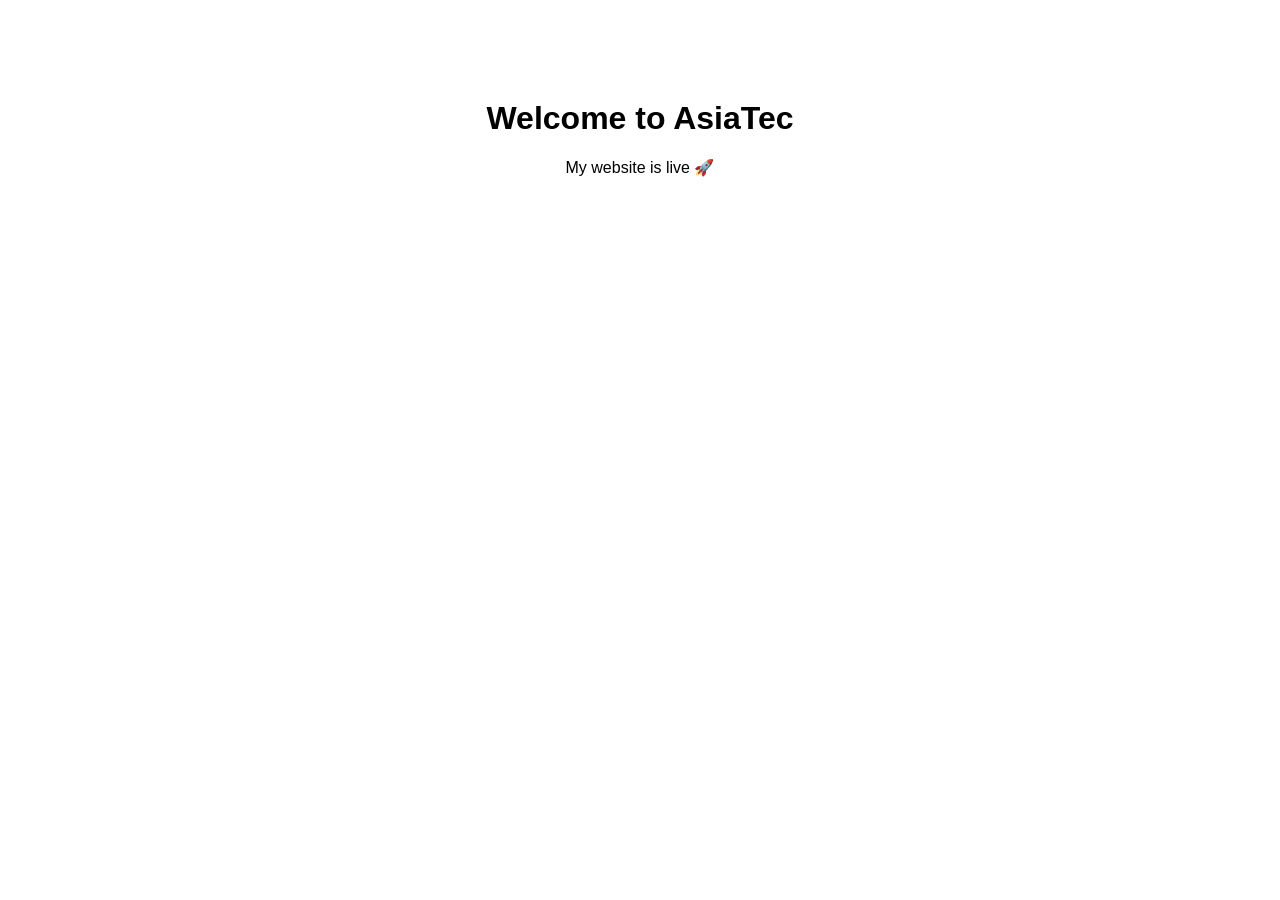
==== index.html @ 77d3750f "Create index.html" ====
<!DOCTYPE html>
<html>
<head>
  <title>AsiaTec</title>
</head>
<body style="font-family:Arial;text-align:center;margin-top:100px;">
  <h1>Welcome to AsiaTec</h1>
  <p>My website is live 🚀</p>
</body>
</html>
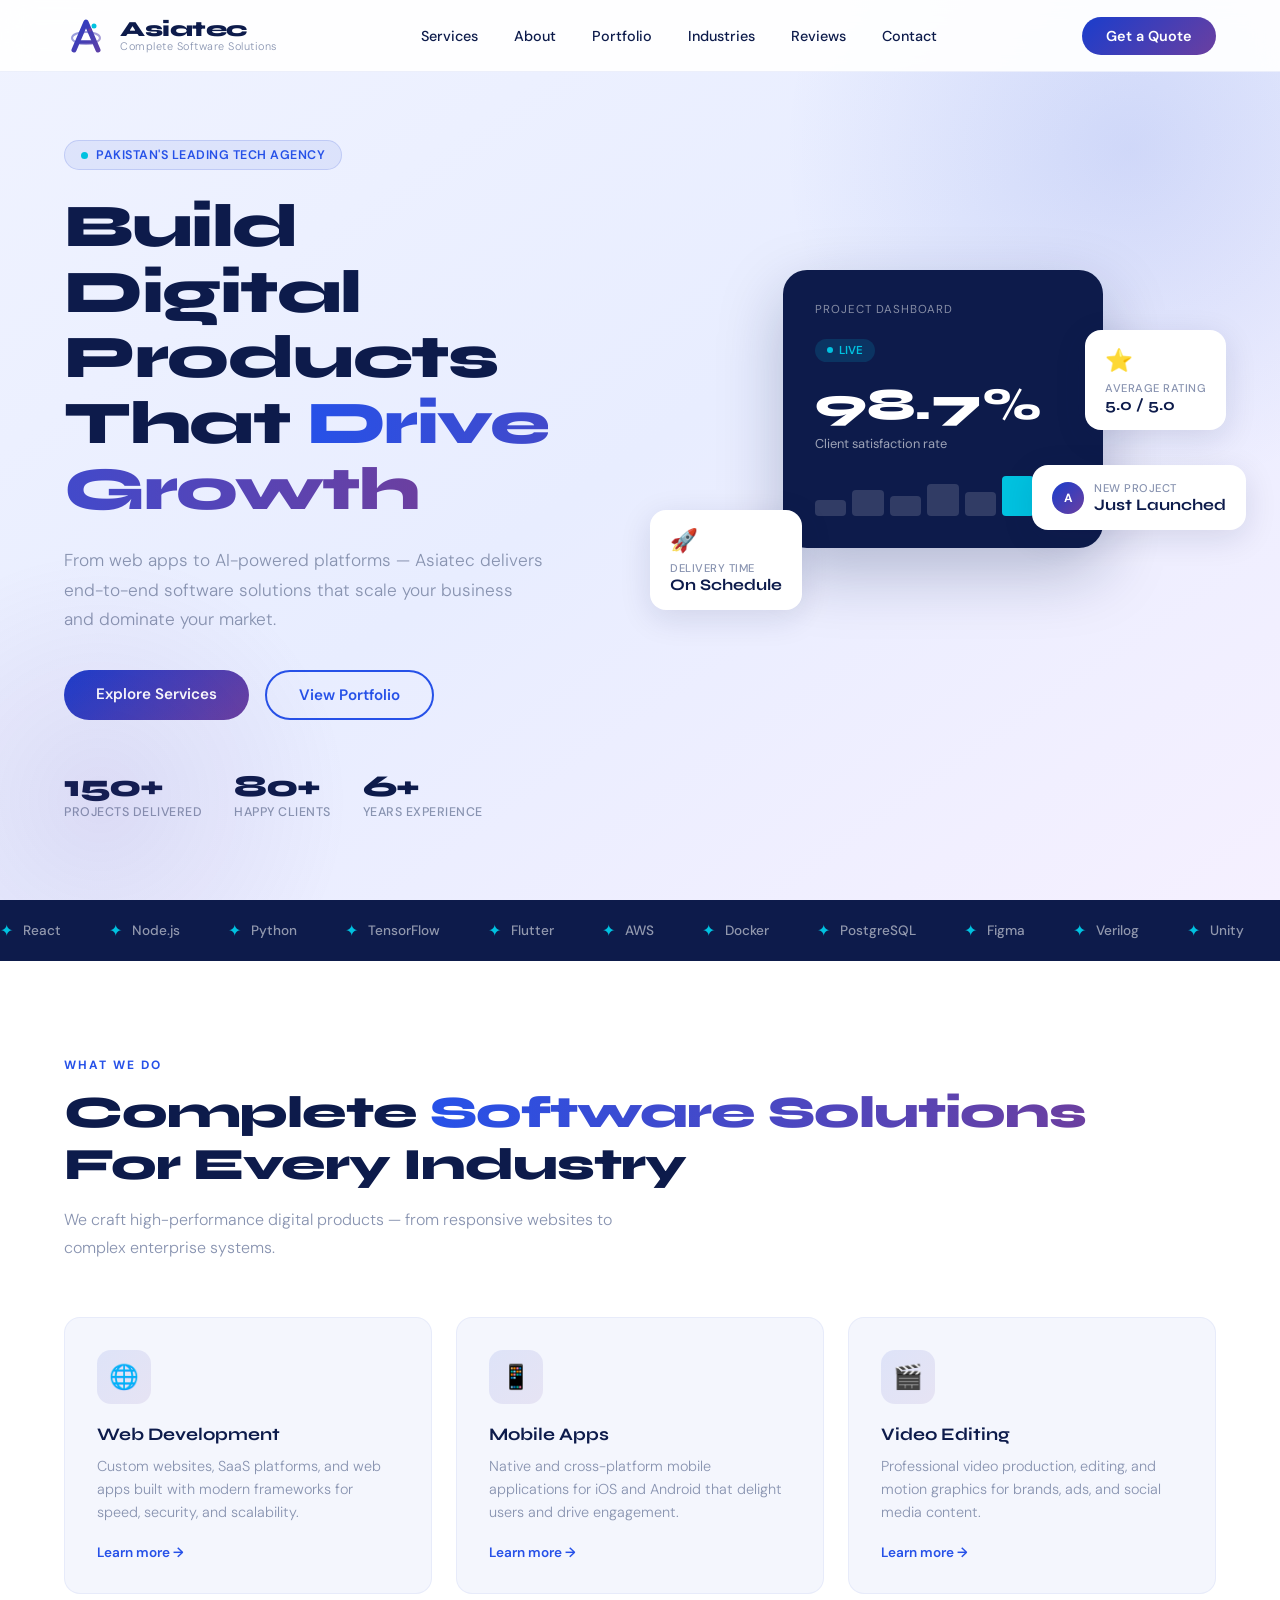
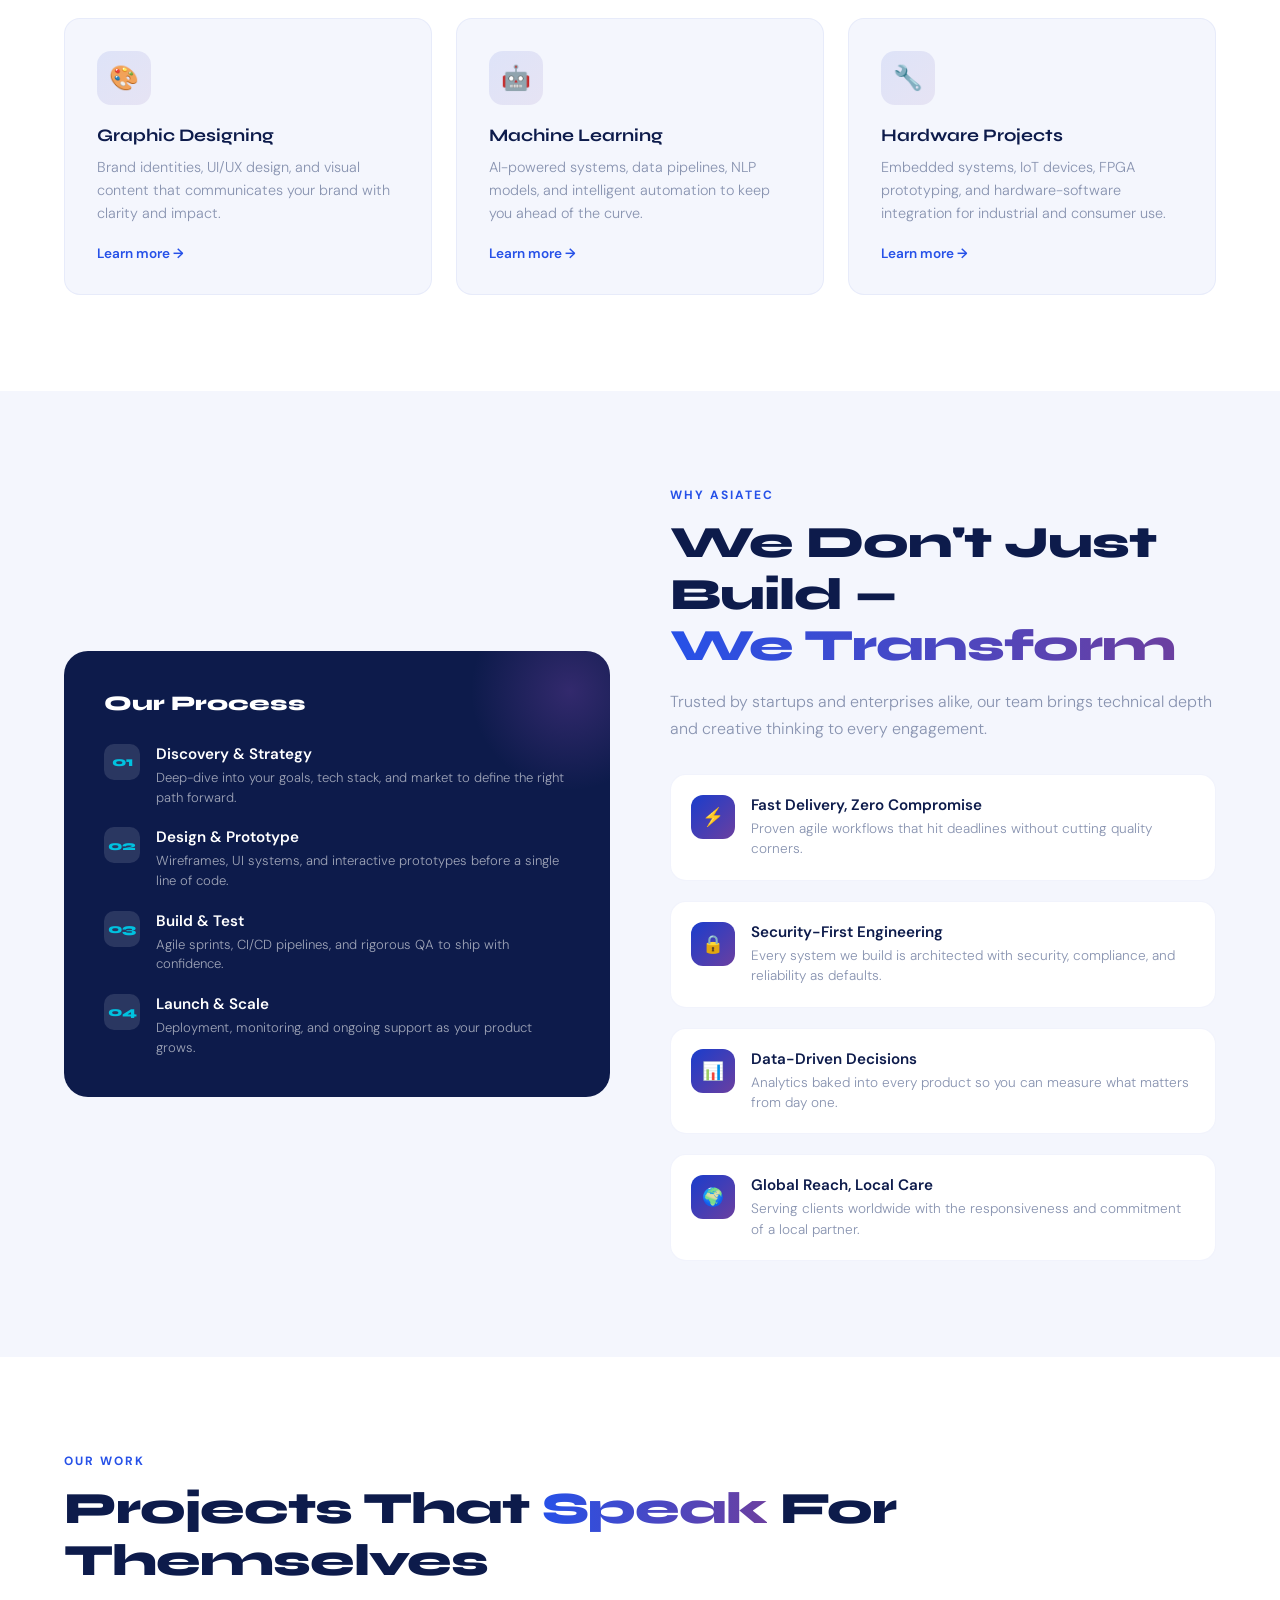
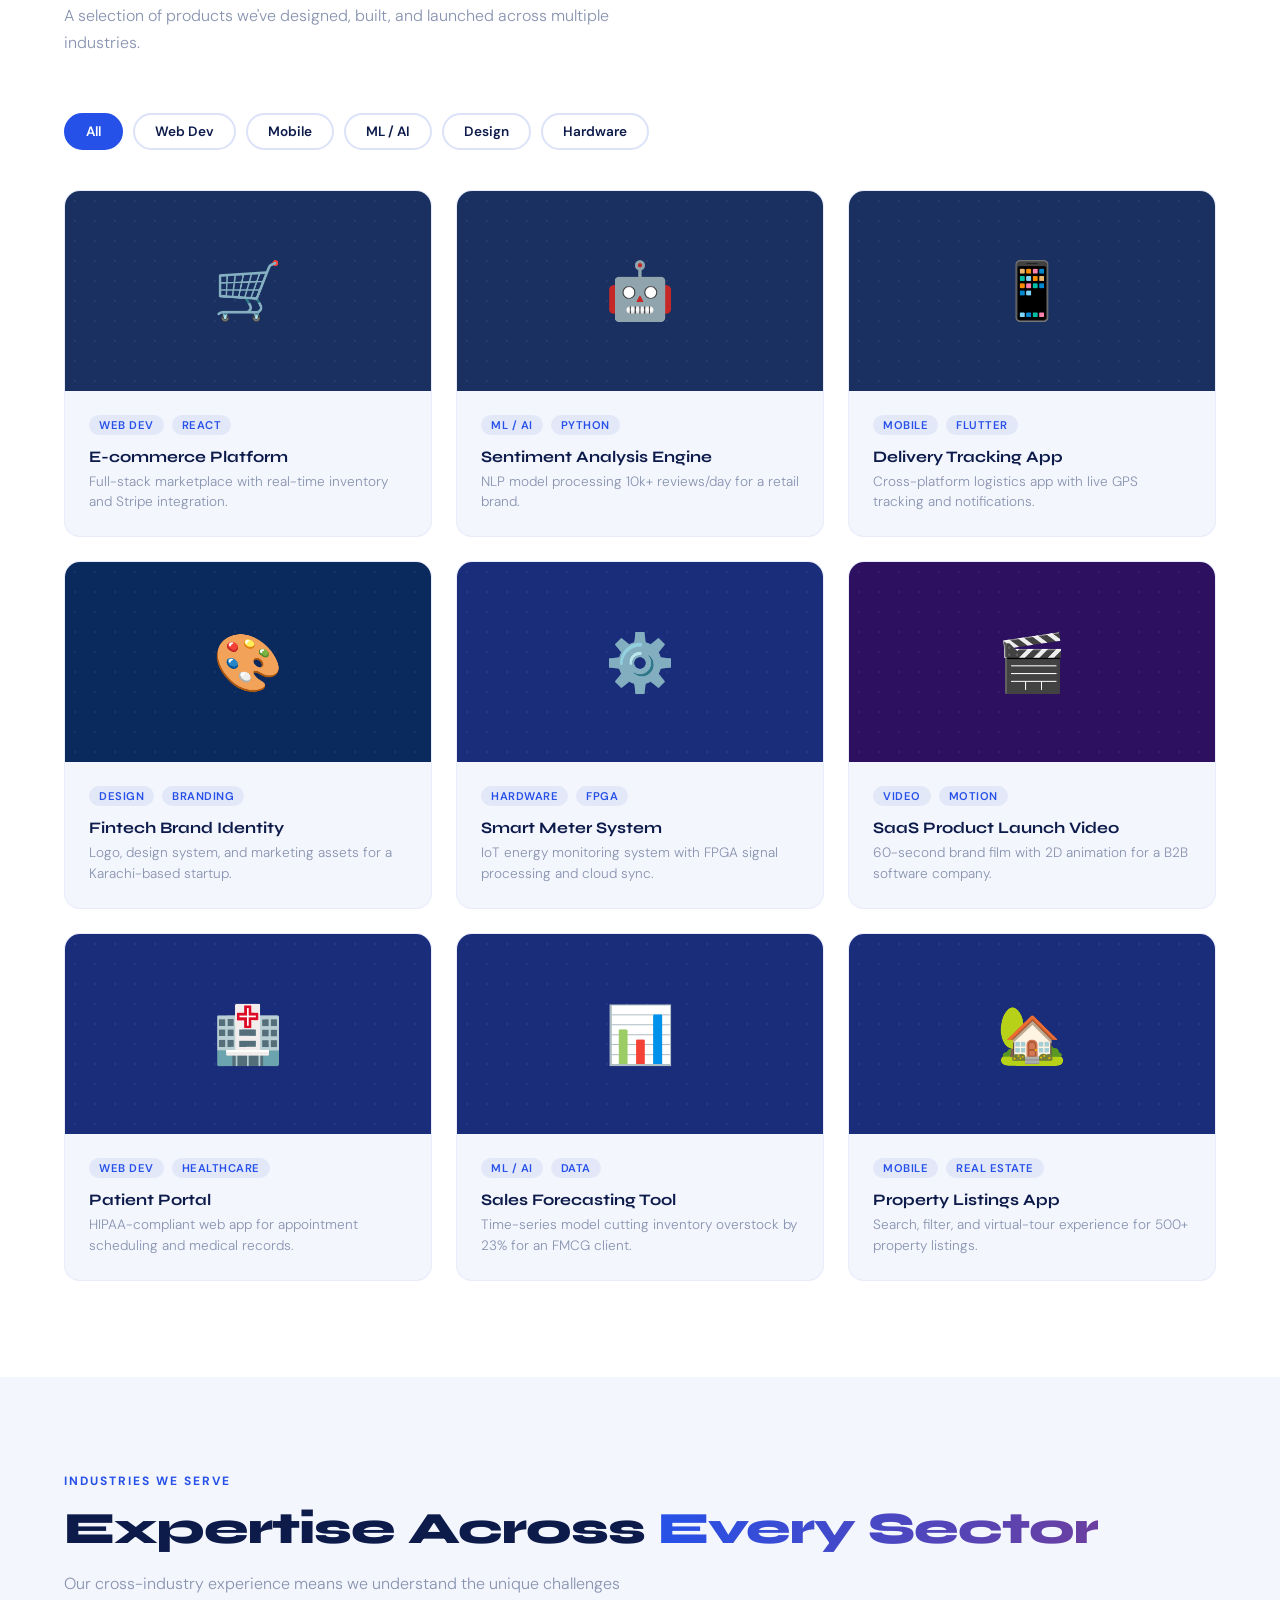
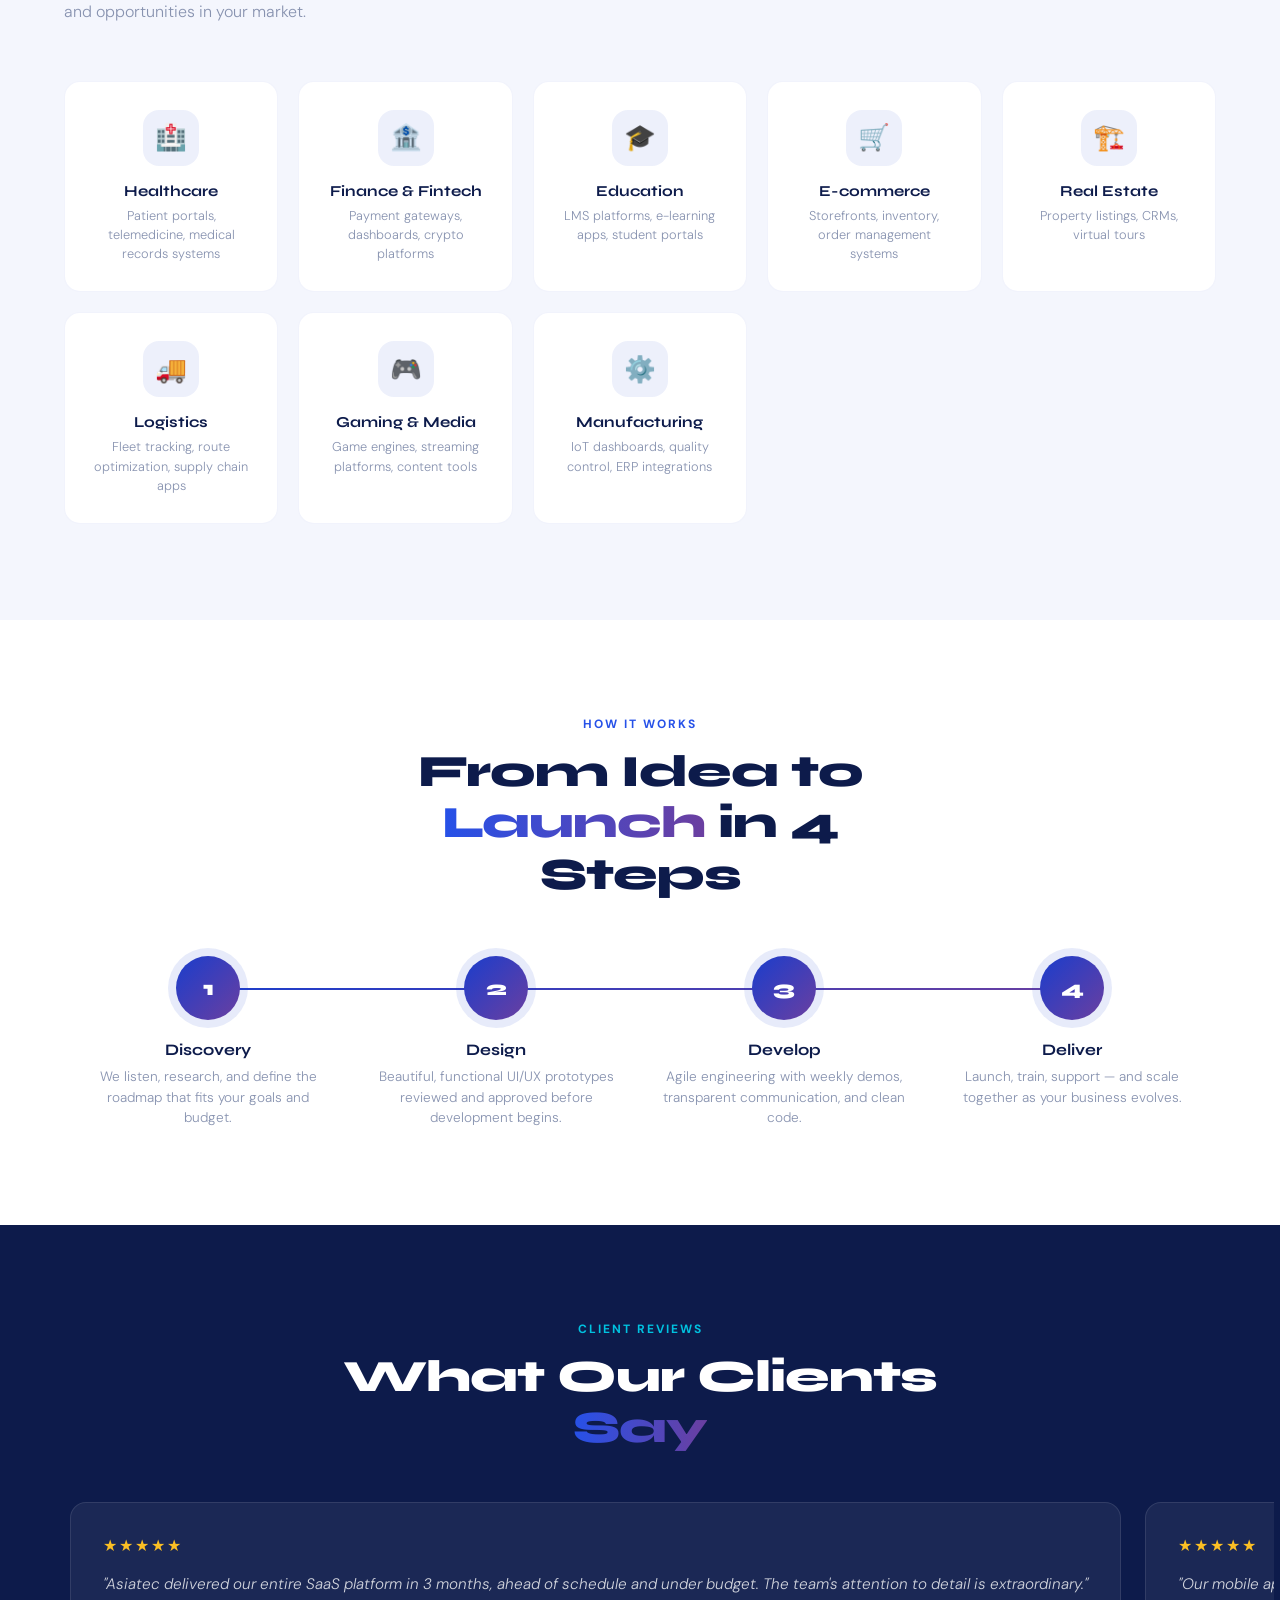
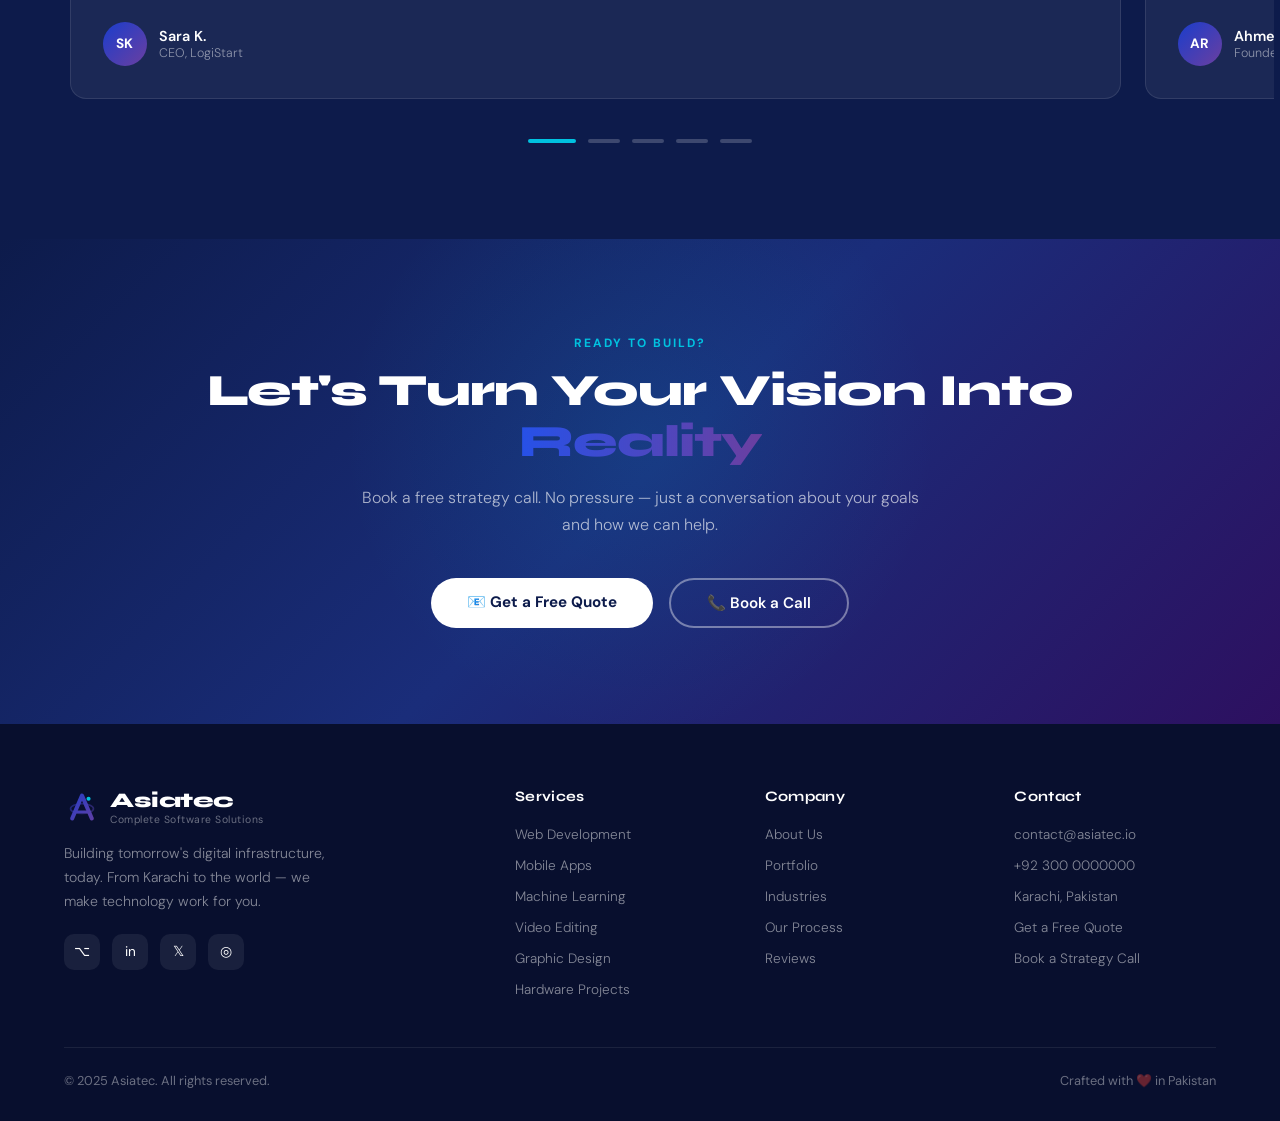
==== commit 4fa0143e: "Update index.html" ====
--- a/index.html
+++ b/index.html
@@ -1,10 +1,804 @@
 <!DOCTYPE html>
-<html>
+<html lang="en">
 <head>
-  <title>AsiaTec</title>
+<meta charset="UTF-8" />
+<meta name="viewport" content="width=device-width, initial-scale=1.0"/>
+<title>Asiatec – Complete Software Solutions</title>
+<link href="https://fonts.googleapis.com/css2?family=Syne:wght@400;600;700;800&family=DM+Sans:ital,wght@0,300;0,400;0,500;1,300&display=swap" rel="stylesheet"/>
+<style>
+/* ── RESET & TOKENS ── */
+*,*::before,*::after{box-sizing:border-box;margin:0;padding:0}
+:root{
+  --navy:#0d1b4b;
+  --blue:#1a3dcc;
+  --blue-mid:#2651e8;
+  --purple:#6b3fa0;
+  --cyan:#00c2e0;
+  --white:#ffffff;
+  --offwhite:#f4f6fd;
+  --grey:#8893b0;
+  --card:#ffffff;
+  --shadow:0 8px 40px rgba(13,27,75,0.10);
+  --r:16px;
+}
+html{scroll-behavior:smooth}
+body{font-family:'DM Sans',sans-serif;background:var(--offwhite);color:var(--navy);overflow-x:hidden}
+
+/* ── SCROLLBAR ── */
+::-webkit-scrollbar{width:6px}
+::-webkit-scrollbar-track{background:var(--offwhite)}
+::-webkit-scrollbar-thumb{background:var(--blue-mid);border-radius:3px}
+
+/* ── NAV ── */
+nav{
+  position:fixed;top:0;left:0;width:100%;z-index:999;
+  padding:0 5%;
+  display:flex;align-items:center;justify-content:space-between;
+  height:72px;
+  background:rgba(255,255,255,0.92);
+  backdrop-filter:blur(14px);
+  border-bottom:1px solid rgba(26,61,204,0.08);
+  transition:box-shadow .3s;
+}
+nav.scrolled{box-shadow:0 4px 30px rgba(13,27,75,0.12)}
+.logo{display:flex;align-items:center;gap:12px;text-decoration:none}
+.logo-icon{width:44px;height:44px;position:relative}
+/* SVG logo mark inline */
+.logo-text{display:flex;flex-direction:column;line-height:1}
+.logo-text span:first-child{font-family:'Syne',sans-serif;font-weight:800;font-size:1.35rem;color:var(--navy);letter-spacing:-.5px}
+.logo-text span:last-child{font-size:.68rem;color:var(--grey);letter-spacing:.5px;font-weight:300}
+.nav-links{display:flex;gap:36px;list-style:none}
+.nav-links a{font-size:.9rem;font-weight:500;color:var(--navy);text-decoration:none;position:relative;transition:color .2s}
+.nav-links a::after{content:'';position:absolute;bottom:-4px;left:0;width:0;height:2px;background:var(--blue-mid);border-radius:2px;transition:width .25s}
+.nav-links a:hover{color:var(--blue-mid)}
+.nav-links a:hover::after{width:100%}
+.nav-cta{background:linear-gradient(135deg,var(--blue),var(--purple));color:#fff;border:none;padding:10px 24px;border-radius:50px;font-size:.9rem;font-weight:600;cursor:pointer;transition:transform .2s,box-shadow .2s;font-family:'DM Sans',sans-serif}
+.nav-cta:hover{transform:translateY(-2px);box-shadow:0 8px 24px rgba(26,61,204,0.35)}
+.hamburger{display:none;flex-direction:column;gap:5px;cursor:pointer;background:none;border:none}
+.hamburger span{width:24px;height:2px;background:var(--navy);border-radius:2px;transition:.3s}
+.mobile-menu{display:none;flex-direction:column;gap:0;background:#fff;position:fixed;top:72px;left:0;width:100%;padding:16px 5% 24px;border-bottom:1px solid rgba(26,61,204,.1);z-index:998}
+.mobile-menu a{padding:12px 0;color:var(--navy);text-decoration:none;font-weight:500;border-bottom:1px solid var(--offwhite)}
+.mobile-menu .nav-cta{margin-top:12px;text-align:center}
+.mobile-menu.open{display:flex}
+
+/* ── HERO ── */
+.hero{
+  min-height:100vh;
+  padding:140px 5% 80px;
+  display:grid;grid-template-columns:1fr 1fr;align-items:center;gap:60px;
+  position:relative;overflow:hidden;
+  background:linear-gradient(145deg,#f0f3ff 0%,#e8edff 50%,#f5f0ff 100%);
+}
+.hero::before{
+  content:'';position:absolute;top:-200px;right:-200px;
+  width:700px;height:700px;
+  background:radial-gradient(circle,rgba(26,61,204,.12) 0%,transparent 70%);
+  border-radius:50%;pointer-events:none;
+}
+.hero::after{
+  content:'';position:absolute;bottom:-150px;left:-150px;
+  width:500px;height:500px;
+  background:radial-gradient(circle,rgba(107,63,160,.10) 0%,transparent 70%);
+  border-radius:50%;pointer-events:none;
+}
+.hero-badge{
+  display:inline-flex;align-items:center;gap:8px;
+  background:rgba(26,61,204,.08);border:1px solid rgba(26,61,204,.15);
+  padding:6px 16px;border-radius:50px;
+  font-size:.78rem;font-weight:600;color:var(--blue-mid);letter-spacing:.5px;text-transform:uppercase;
+  margin-bottom:24px;animation:fadeUp .7s both;
+}
+.hero-badge span{width:7px;height:7px;background:var(--cyan);border-radius:50%;display:inline-block;animation:pulse 2s infinite}
+@keyframes pulse{0%,100%{opacity:1}50%{opacity:.4}}
+.hero h1{
+  font-family:'Syne',sans-serif;font-weight:800;
+  font-size:clamp(2.4rem,5vw,3.8rem);line-height:1.08;letter-spacing:-1.5px;
+  color:var(--navy);margin-bottom:24px;animation:fadeUp .8s .1s both;
+}
+.hero h1 em{font-style:normal;background:linear-gradient(90deg,var(--blue-mid),var(--purple));-webkit-background-clip:text;-webkit-text-fill-color:transparent;background-clip:text}
+.hero-desc{font-size:1.08rem;color:var(--grey);line-height:1.7;max-width:480px;margin-bottom:36px;animation:fadeUp .8s .2s both;font-weight:300}
+.hero-btns{display:flex;gap:16px;flex-wrap:wrap;animation:fadeUp .8s .3s both}
+.btn-primary{background:linear-gradient(135deg,var(--blue),var(--purple));color:#fff;padding:14px 32px;border-radius:50px;font-weight:600;font-size:.95rem;text-decoration:none;transition:transform .2s,box-shadow .2s;display:inline-block}
+.btn-primary:hover{transform:translateY(-3px);box-shadow:0 12px 32px rgba(26,61,204,.35)}
+.btn-outline{border:2px solid var(--blue-mid);color:var(--blue-mid);padding:13px 32px;border-radius:50px;font-weight:600;font-size:.95rem;text-decoration:none;transition:all .2s;display:inline-block}
+.btn-outline:hover{background:var(--blue-mid);color:#fff}
+.hero-stats{display:flex;gap:32px;margin-top:48px;animation:fadeUp .8s .4s both}
+.stat{display:flex;flex-direction:column}
+.stat strong{font-family:'Syne',sans-serif;font-size:1.9rem;font-weight:800;color:var(--navy);letter-spacing:-1px}
+.stat span{font-size:.78rem;color:var(--grey);text-transform:uppercase;letter-spacing:.5px;font-weight:500}
+.hero-visual{position:relative;animation:fadeUp .9s .2s both}
+.hero-card-stack{position:relative;height:420px}
+.hero-main-card{
+  position:absolute;top:0;left:50%;transform:translateX(-50%);
+  width:320px;
+  background:var(--navy);border-radius:24px;padding:32px;
+  color:#fff;box-shadow:0 24px 64px rgba(13,27,75,.25);
+}
+.hero-main-card .card-label{font-size:.72rem;text-transform:uppercase;letter-spacing:1px;color:rgba(255,255,255,.5);margin-bottom:20px}
+.live-dot{display:inline-flex;align-items:center;gap:6px;background:rgba(0,194,224,.15);color:var(--cyan);padding:4px 12px;border-radius:50px;font-size:.72rem;font-weight:600;margin-bottom:16px}
+.live-dot::before{content:'';width:6px;height:6px;background:var(--cyan);border-radius:50%;animation:pulse 1.5s infinite}
+.metric-big{font-family:'Syne',sans-serif;font-size:2.8rem;font-weight:800;margin-bottom:4px}
+.metric-sub{font-size:.8rem;color:rgba(255,255,255,.6)}
+.mini-bars{display:flex;gap:6px;align-items:flex-end;margin-top:24px;height:40px}
+.mini-bar{flex:1;background:rgba(255,255,255,.15);border-radius:4px;animation:growBar 1.5s ease both}
+.mini-bar:nth-child(1){height:40%;animation-delay:.1s}
+.mini-bar:nth-child(2){height:65%;animation-delay:.2s}
+.mini-bar:nth-child(3){height:50%;animation-delay:.3s}
+.mini-bar:nth-child(4){height:80%;animation-delay:.4s}
+.mini-bar:nth-child(5){height:60%;animation-delay:.5s}
+.mini-bar:nth-child(6){height:100%;background:var(--cyan);animation-delay:.6s}
+.mini-bar:nth-child(7){height:75%;animation-delay:.7s}
+@keyframes growBar{from{transform:scaleY(0);transform-origin:bottom}to{transform:scaleY(1)}}
+.float-card{
+  position:absolute;background:#fff;border-radius:16px;padding:16px 20px;
+  box-shadow:0 8px 32px rgba(13,27,75,.12);
+  animation:float 4s ease-in-out infinite;
+}
+.float-card.card-a{bottom:80px;left:-20px;animation-delay:0s}
+.float-card.card-b{bottom:160px;right:-30px;animation-delay:1s}
+.float-card.card-c{top:60px;right:-10px;animation-delay:2s}
+@keyframes float{0%,100%{transform:translateY(0)}50%{transform:translateY(-10px)}}
+.float-card .fc-icon{font-size:1.4rem;margin-bottom:6px}
+.float-card .fc-label{font-size:.7rem;color:var(--grey);font-weight:500;text-transform:uppercase;letter-spacing:.5px}
+.float-card .fc-val{font-family:'Syne',sans-serif;font-weight:700;font-size:1rem;color:var(--navy)}
+.fc-row{display:flex;align-items:center;gap:10px}
+.fc-avatar{width:32px;height:32px;border-radius:50%;background:linear-gradient(135deg,var(--blue),var(--purple));display:flex;align-items:center;justify-content:center;color:#fff;font-size:.75rem;font-weight:700}
+@keyframes fadeUp{from{opacity:0;transform:translateY(28px)}to{opacity:1;transform:translateY(0)}}
+
+/* ── MARQUEE ── */
+.marquee-section{background:var(--navy);padding:20px 0;overflow:hidden}
+.marquee-track{display:flex;gap:48px;animation:marquee 22s linear infinite;width:max-content}
+.marquee-item{display:flex;align-items:center;gap:10px;color:rgba(255,255,255,.55);font-size:.85rem;font-weight:500;white-space:nowrap}
+.marquee-item span{color:var(--cyan);font-size:1rem}
+@keyframes marquee{from{transform:translateX(0)}to{transform:translateX(-50%)}}
+
+/* ── SECTION SHARED ── */
+section{padding:96px 5%}
+.section-label{font-size:.75rem;font-weight:700;letter-spacing:2px;text-transform:uppercase;color:var(--blue-mid);margin-bottom:14px}
+.section-title{font-family:'Syne',sans-serif;font-weight:800;font-size:clamp(1.9rem,3.5vw,2.8rem);line-height:1.15;letter-spacing:-1px;color:var(--navy);margin-bottom:16px}
+.section-title em{font-style:normal;background:linear-gradient(90deg,var(--blue-mid),var(--purple));-webkit-background-clip:text;-webkit-text-fill-color:transparent;background-clip:text}
+.section-sub{font-size:1rem;color:var(--grey);line-height:1.7;max-width:560px;font-weight:300}
+.section-head{margin-bottom:56px}
+
+/* ── SERVICES ── */
+#services{background:#fff}
+.services-grid{display:grid;grid-template-columns:repeat(auto-fit,minmax(280px,1fr));gap:24px}
+.service-card{
+  background:var(--offwhite);border-radius:var(--r);padding:32px;
+  position:relative;overflow:hidden;cursor:pointer;
+  transition:transform .3s,box-shadow .3s;
+  border:1px solid rgba(26,61,204,.06);
+}
+.service-card::before{
+  content:'';position:absolute;bottom:0;left:0;right:0;height:3px;
+  background:linear-gradient(90deg,var(--blue),var(--purple));
+  transform:scaleX(0);transform-origin:left;transition:transform .3s;
+}
+.service-card:hover{transform:translateY(-6px);box-shadow:var(--shadow)}
+.service-card:hover::before{transform:scaleX(1)}
+.sc-icon{
+  width:54px;height:54px;border-radius:14px;
+  background:linear-gradient(135deg,rgba(26,61,204,.1),rgba(107,63,160,.1));
+  display:flex;align-items:center;justify-content:center;
+  font-size:1.5rem;margin-bottom:20px;
+}
+.sc-title{font-family:'Syne',sans-serif;font-weight:700;font-size:1.1rem;color:var(--navy);margin-bottom:10px}
+.sc-desc{font-size:.9rem;color:var(--grey);line-height:1.6;font-weight:300}
+.sc-arrow{margin-top:20px;color:var(--blue-mid);font-size:.85rem;font-weight:600;display:flex;align-items:center;gap:6px;transition:gap .2s}
+.service-card:hover .sc-arrow{gap:12px}
+
+/* ── WHY US ── */
+#why{background:var(--offwhite)}
+.why-grid{display:grid;grid-template-columns:1fr 1fr;gap:60px;align-items:center}
+.why-visual{position:relative}
+.why-bg-card{
+  background:var(--navy);border-radius:24px;padding:40px;color:#fff;
+  position:relative;overflow:hidden;
+}
+.why-bg-card::before{
+  content:'';position:absolute;top:-60px;right:-60px;width:200px;height:200px;
+  background:radial-gradient(circle,rgba(107,63,160,.4),transparent 70%);border-radius:50%;
+}
+.why-steps{display:flex;flex-direction:column;gap:20px;position:relative;z-index:1}
+.why-step{display:flex;gap:16px;align-items:flex-start}
+.ws-num{
+  width:36px;height:36px;min-width:36px;border-radius:10px;
+  background:rgba(255,255,255,.12);display:flex;align-items:center;justify-content:center;
+  font-family:'Syne',sans-serif;font-weight:800;font-size:.85rem;color:var(--cyan);
+}
+.ws-title{font-weight:600;font-size:.95rem;margin-bottom:4px}
+.ws-desc{font-size:.82rem;color:rgba(255,255,255,.6);line-height:1.5;font-weight:300}
+.why-features{display:flex;flex-direction:column;gap:20px}
+.wf-item{display:flex;gap:16px;align-items:flex-start;padding:20px;background:#fff;border-radius:var(--r);border:1px solid rgba(26,61,204,.06)}
+.wf-icon{width:44px;height:44px;min-width:44px;border-radius:12px;background:linear-gradient(135deg,var(--blue),var(--purple));display:flex;align-items:center;justify-content:center;font-size:1.1rem;color:#fff}
+.wf-title{font-weight:600;font-size:.95rem;color:var(--navy);margin-bottom:4px}
+.wf-desc{font-size:.85rem;color:var(--grey);line-height:1.5;font-weight:300}
+
+/* ── PORTFOLIO ── */
+#portfolio{background:#fff}
+.portfolio-filter{display:flex;gap:10px;flex-wrap:wrap;margin-bottom:40px}
+.filter-btn{padding:8px 20px;border-radius:50px;border:2px solid rgba(26,61,204,.15);background:transparent;color:var(--navy);font-size:.85rem;font-weight:600;cursor:pointer;transition:all .2s;font-family:'DM Sans',sans-serif}
+.filter-btn.active,.filter-btn:hover{background:var(--blue-mid);border-color:var(--blue-mid);color:#fff}
+.portfolio-grid{display:grid;grid-template-columns:repeat(auto-fit,minmax(300px,1fr));gap:24px}
+.portfolio-item{border-radius:var(--r);overflow:hidden;position:relative;cursor:pointer;background:var(--offwhite);border:1px solid rgba(26,61,204,.06)}
+.portfolio-thumb{
+  height:200px;display:flex;align-items:center;justify-content:center;
+  font-size:3rem;position:relative;overflow:hidden;
+  background:linear-gradient(135deg,var(--navy),var(--blue-mid));
+}
+.portfolio-thumb .pt-pattern{
+  position:absolute;inset:0;
+  background-image:radial-gradient(rgba(255,255,255,.05) 1px,transparent 1px);
+  background-size:20px 20px;
+}
+.portfolio-body{padding:24px}
+.pt-tags{display:flex;gap:8px;flex-wrap:wrap;margin-bottom:12px}
+.pt-tag{font-size:.7rem;font-weight:600;text-transform:uppercase;letter-spacing:.5px;color:var(--blue-mid);background:rgba(26,61,204,.08);padding:3px 10px;border-radius:50px}
+.pt-title{font-family:'Syne',sans-serif;font-weight:700;font-size:1rem;color:var(--navy);margin-bottom:6px}
+.pt-desc{font-size:.85rem;color:var(--grey);font-weight:300;line-height:1.5}
+.portfolio-overlay{
+  position:absolute;inset:0;background:rgba(13,27,75,.85);
+  display:flex;align-items:center;justify-content:center;
+  opacity:0;transition:opacity .3s;
+}
+.portfolio-item:hover .portfolio-overlay{opacity:1}
+.overlay-btn{border:2px solid #fff;color:#fff;padding:10px 24px;border-radius:50px;font-size:.85rem;font-weight:600;text-decoration:none;transition:all .2s}
+.overlay-btn:hover{background:#fff;color:var(--navy)}
+
+/* ── INDUSTRIES ── */
+#industries{background:var(--offwhite)}
+.industries-grid{display:grid;grid-template-columns:repeat(auto-fit,minmax(200px,1fr));gap:20px}
+.industry-card{
+  background:#fff;border-radius:var(--r);padding:28px 24px;text-align:center;
+  border:1px solid rgba(26,61,204,.06);transition:all .3s;cursor:pointer;
+}
+.industry-card:hover{background:var(--navy);transform:translateY(-4px);box-shadow:var(--shadow)}
+.industry-card:hover .ind-title,.industry-card:hover .ind-desc{color:#fff}
+.industry-card:hover .ind-icon{background:rgba(255,255,255,.15)}
+.ind-icon{width:56px;height:56px;border-radius:16px;background:rgba(26,61,204,.08);display:flex;align-items:center;justify-content:center;font-size:1.6rem;margin:0 auto 16px}
+.ind-title{font-family:'Syne',sans-serif;font-weight:700;font-size:.95rem;color:var(--navy);margin-bottom:6px;transition:color .3s}
+.ind-desc{font-size:.8rem;color:var(--grey);line-height:1.5;font-weight:300;transition:color .3s}
+
+/* ── TESTIMONIALS ── */
+#testimonials{background:var(--navy);color:#fff;overflow:hidden}
+#testimonials .section-label{color:var(--cyan)}
+#testimonials .section-title{color:#fff}
+.testi-track-wrap{overflow:hidden;margin:0 -5%}
+.testi-track{display:flex;gap:24px;transition:transform .5s cubic-bezier(.4,0,.2,1);padding:0 5%}
+.testi-card{
+  min-width:380px;background:rgba(255,255,255,.06);border:1px solid rgba(255,255,255,.1);
+  border-radius:var(--r);padding:32px;flex-shrink:0;
+}
+.stars{color:#fbbf24;font-size:1rem;margin-bottom:16px;letter-spacing:2px}
+.testi-text{font-size:.95rem;line-height:1.7;color:rgba(255,255,255,.8);font-weight:300;margin-bottom:24px;font-style:italic}
+.testi-author{display:flex;align-items:center;gap:12px}
+.ta-avatar{width:44px;height:44px;border-radius:50%;background:linear-gradient(135deg,var(--blue),var(--purple));display:flex;align-items:center;justify-content:center;font-weight:700;font-size:.85rem;color:#fff}
+.ta-name{font-weight:600;font-size:.9rem}
+.ta-role{font-size:.78rem;color:rgba(255,255,255,.5);font-weight:300}
+.testi-nav{display:flex;gap:12px;margin-top:40px;justify-content:center}
+.testi-dot{width:32px;height:4px;border-radius:2px;background:rgba(255,255,255,.2);cursor:pointer;transition:all .3s}
+.testi-dot.active{width:48px;background:var(--cyan)}
+
+/* ── PROCESS ── */
+#process{background:#fff}
+.process-steps{display:grid;grid-template-columns:repeat(auto-fit,minmax(220px,1fr));gap:0;position:relative}
+.process-steps::before{
+  content:'';position:absolute;top:32px;left:10%;right:10%;height:2px;
+  background:linear-gradient(90deg,var(--blue),var(--purple));
+  z-index:0;
+}
+.process-step{text-align:center;padding:0 20px;position:relative;z-index:1}
+.ps-num{
+  width:64px;height:64px;border-radius:50%;
+  background:linear-gradient(135deg,var(--blue),var(--purple));
+  display:flex;align-items:center;justify-content:center;
+  font-family:'Syne',sans-serif;font-weight:800;font-size:1.3rem;color:#fff;
+  margin:0 auto 20px;box-shadow:0 0 0 8px rgba(26,61,204,.1);
+}
+.ps-title{font-family:'Syne',sans-serif;font-weight:700;font-size:1rem;color:var(--navy);margin-bottom:8px}
+.ps-desc{font-size:.85rem;color:var(--grey);line-height:1.5;font-weight:300}
+
+/* ── CTA ── */
+#cta{
+  background:linear-gradient(135deg,var(--navy) 0%,#1a2d7a 50%,#2d1060 100%);
+  text-align:center;padding:96px 5%;position:relative;overflow:hidden;
+}
+#cta::before{
+  content:'';position:absolute;top:-100px;left:50%;transform:translateX(-50%);
+  width:600px;height:600px;
+  background:radial-gradient(circle,rgba(0,194,224,.1),transparent 70%);border-radius:50%;
+}
+#cta .section-title{color:#fff;margin-bottom:16px}
+#cta .section-sub{color:rgba(255,255,255,.65);margin:0 auto 40px}
+.cta-btns{display:flex;gap:16px;justify-content:center;flex-wrap:wrap}
+.btn-white{background:#fff;color:var(--navy);padding:14px 36px;border-radius:50px;font-weight:700;text-decoration:none;transition:all .2s;font-size:.95rem}
+.btn-white:hover{transform:translateY(-3px);box-shadow:0 12px 32px rgba(0,0,0,.2)}
+.btn-ghost{border:2px solid rgba(255,255,255,.4);color:#fff;padding:13px 36px;border-radius:50px;font-weight:600;text-decoration:none;transition:all .2s;font-size:.95rem}
+.btn-ghost:hover{border-color:#fff;background:rgba(255,255,255,.08)}
+
+/* ── FOOTER ── */
+footer{background:#080f2e;color:#fff;padding:64px 5% 32px}
+.footer-grid{display:grid;grid-template-columns:2fr 1fr 1fr 1fr;gap:48px;margin-bottom:48px}
+.footer-brand p{font-size:.88rem;color:rgba(255,255,255,.5);line-height:1.7;margin-top:16px;font-weight:300;max-width:280px}
+.footer-social{display:flex;gap:12px;margin-top:20px}
+.social-btn{width:36px;height:36px;border-radius:10px;background:rgba(255,255,255,.07);display:flex;align-items:center;justify-content:center;font-size:.85rem;color:#fff;text-decoration:none;transition:background .2s}
+.social-btn:hover{background:var(--blue-mid)}
+.footer-col h4{font-family:'Syne',sans-serif;font-weight:700;font-size:.9rem;margin-bottom:18px;color:#fff;letter-spacing:.3px}
+.footer-col ul{list-style:none;display:flex;flex-direction:column;gap:10px}
+.footer-col ul a{font-size:.85rem;color:rgba(255,255,255,.5);text-decoration:none;transition:color .2s;font-weight:300}
+.footer-col ul a:hover{color:var(--cyan)}
+.footer-bottom{border-top:1px solid rgba(255,255,255,.08);padding-top:24px;display:flex;justify-content:space-between;align-items:center;font-size:.8rem;color:rgba(255,255,255,.4)}
+.footer-logo-text{font-family:'Syne',sans-serif;font-weight:800;font-size:1.3rem;color:#fff;letter-spacing:-.5px}
+.footer-logo-sub{font-size:.65rem;color:rgba(255,255,255,.4);letter-spacing:.5px}
+
+/* ── SCROLL REVEAL ── */
+.reveal{opacity:0;transform:translateY(32px);transition:opacity .7s,transform .7s}
+.reveal.visible{opacity:1;transform:translateY(0)}
+
+/* ── RESPONSIVE ── */
+@media(max-width:900px){
+  .hero{grid-template-columns:1fr;padding-top:120px}
+  .hero-visual{display:none}
+  .why-grid{grid-template-columns:1fr}
+  .footer-grid{grid-template-columns:1fr 1fr}
+  .process-steps::before{display:none}
+  .nav-links,.nav-cta{display:none}
+  .hamburger{display:flex}
+}
+@media(max-width:600px){
+  .footer-grid{grid-template-columns:1fr}
+  .hero-stats{gap:20px}
+  .testi-card{min-width:300px}
+}
+</style>
 </head>
-<body style="font-family:Arial;text-align:center;margin-top:100px;">
-  <h1>Welcome to AsiaTec</h1>
-  <p>My website is live 🚀</p>
+<body>
+
+<!-- NAV -->
+<nav id="navbar">
+  <a href="#" class="logo">
+    <svg class="logo-icon" viewBox="0 0 44 44" fill="none" xmlns="http://www.w3.org/2000/svg">
+      <defs>
+        <linearGradient id="lg1" x1="0" y1="0" x2="44" y2="44" gradientUnits="userSpaceOnUse">
+          <stop offset="0%" stop-color="#1a3dcc"/>
+          <stop offset="100%" stop-color="#6b3fa0"/>
+        </linearGradient>
+      </defs>
+      <!-- A shape -->
+      <path d="M10 36 L22 8 L34 36" stroke="url(#lg1)" stroke-width="5" stroke-linecap="round" stroke-linejoin="round" fill="none"/>
+      <path d="M14 28 L30 28" stroke="url(#lg1)" stroke-width="3.5" stroke-linecap="round"/>
+      <!-- Orbit -->
+      <ellipse cx="22" cy="24" rx="14" ry="6" stroke="url(#lg1)" stroke-width="2" fill="none" opacity=".5"/>
+      <!-- Dots -->
+      <circle cx="30" cy="12" r="2.5" fill="#00c2e0"/>
+      <circle cx="26" cy="16" r="1.8" fill="#6b3fa0"/>
+    </svg>
+    <div class="logo-text">
+      <span>Asiatec</span>
+      <span>Complete Software Solutions</span>
+    </div>
+  </a>
+  <ul class="nav-links">
+    <li><a href="#services">Services</a></li>
+    <li><a href="#why">About</a></li>
+    <li><a href="#portfolio">Portfolio</a></li>
+    <li><a href="#industries">Industries</a></li>
+    <li><a href="#testimonials">Reviews</a></li>
+    <li><a href="#cta">Contact</a></li>
+  </ul>
+  <button class="nav-cta" onclick="document.getElementById('cta').scrollIntoView({behavior:'smooth'})">Get a Quote</button>
+  <button class="hamburger" id="hamburger" aria-label="Menu">
+    <span></span><span></span><span></span>
+  </button>
+</nav>
+<div class="mobile-menu" id="mobileMenu">
+  <a href="#services" onclick="closeMobile()">Services</a>
+  <a href="#why" onclick="closeMobile()">About</a>
+  <a href="#portfolio" onclick="closeMobile()">Portfolio</a>
+  <a href="#industries" onclick="closeMobile()">Industries</a>
+  <a href="#testimonials" onclick="closeMobile()">Reviews</a>
+  <a href="#cta" onclick="closeMobile()">Contact</a>
+  <button class="nav-cta" onclick="closeMobile();document.getElementById('cta').scrollIntoView({behavior:'smooth'})">Get a Quote</button>
+</div>
+
+<!-- HERO -->
+<section class="hero" id="home">
+  <div class="hero-content">
+    <div class="hero-badge"><span></span>Pakistan's Leading Tech Agency</div>
+    <h1>Build Digital Products That <em>Drive Growth</em></h1>
+    <p class="hero-desc">From web apps to AI-powered platforms — Asiatec delivers end-to-end software solutions that scale your business and dominate your market.</p>
+    <div class="hero-btns">
+      <a href="#services" class="btn-primary">Explore Services</a>
+      <a href="#portfolio" class="btn-outline">View Portfolio</a>
+    </div>
+    <div class="hero-stats">
+      <div class="stat"><strong id="cnt1">0</strong><span>Projects Delivered</span></div>
+      <div class="stat"><strong id="cnt2">0</strong><span>Happy Clients</span></div>
+      <div class="stat"><strong id="cnt3">0</strong><span>Years Experience</span></div>
+    </div>
+  </div>
+  <div class="hero-visual">
+    <div class="hero-card-stack">
+      <div class="hero-main-card">
+        <div class="card-label">Project Dashboard</div>
+        <div class="live-dot">LIVE</div>
+        <div class="metric-big">98.7%</div>
+        <div class="metric-sub">Client satisfaction rate</div>
+        <div class="mini-bars">
+          <div class="mini-bar"></div><div class="mini-bar"></div><div class="mini-bar"></div>
+          <div class="mini-bar"></div><div class="mini-bar"></div><div class="mini-bar"></div>
+          <div class="mini-bar"></div>
+        </div>
+      </div>
+      <div class="float-card card-a">
+        <div class="fc-icon">🚀</div>
+        <div class="fc-label">Delivery Time</div>
+        <div class="fc-val">On Schedule</div>
+      </div>
+      <div class="float-card card-b">
+        <div class="fc-row">
+          <div class="fc-avatar">A</div>
+          <div>
+            <div class="fc-label">New Project</div>
+            <div class="fc-val">Just Launched</div>
+          </div>
+        </div>
+      </div>
+      <div class="float-card card-c">
+        <div class="fc-icon">⭐</div>
+        <div class="fc-label">Average Rating</div>
+        <div class="fc-val">5.0 / 5.0</div>
+      </div>
+    </div>
+  </div>
+</section>
+
+<!-- MARQUEE -->
+<div class="marquee-section">
+  <div class="marquee-track" id="marqueeTrack"></div>
+</div>
+
+<!-- SERVICES -->
+<section id="services">
+  <div class="section-head reveal">
+    <div class="section-label">What We Do</div>
+    <h2 class="section-title">Complete <em>Software Solutions</em><br/>For Every Industry</h2>
+    <p class="section-sub">We craft high-performance digital products — from responsive websites to complex enterprise systems.</p>
+  </div>
+  <div class="services-grid">
+    <div class="service-card reveal">
+      <div class="sc-icon">🌐</div>
+      <div class="sc-title">Web Development</div>
+      <p class="sc-desc">Custom websites, SaaS platforms, and web apps built with modern frameworks for speed, security, and scalability.</p>
+      <div class="sc-arrow">Learn more →</div>
+    </div>
+    <div class="service-card reveal">
+      <div class="sc-icon">📱</div>
+      <div class="sc-title">Mobile Apps</div>
+      <p class="sc-desc">Native and cross-platform mobile applications for iOS and Android that delight users and drive engagement.</p>
+      <div class="sc-arrow">Learn more →</div>
+    </div>
+    <div class="service-card reveal">
+      <div class="sc-icon">🎬</div>
+      <div class="sc-title">Video Editing</div>
+      <p class="sc-desc">Professional video production, editing, and motion graphics for brands, ads, and social media content.</p>
+      <div class="sc-arrow">Learn more →</div>
+    </div>
+    <div class="service-card reveal">
+      <div class="sc-icon">🎨</div>
+      <div class="sc-title">Graphic Designing</div>
+      <p class="sc-desc">Brand identities, UI/UX design, and visual content that communicates your brand with clarity and impact.</p>
+      <div class="sc-arrow">Learn more →</div>
+    </div>
+    <div class="service-card reveal">
+      <div class="sc-icon">🤖</div>
+      <div class="sc-title">Machine Learning</div>
+      <p class="sc-desc">AI-powered systems, data pipelines, NLP models, and intelligent automation to keep you ahead of the curve.</p>
+      <div class="sc-arrow">Learn more →</div>
+    </div>
+    <div class="service-card reveal">
+      <div class="sc-icon">🔧</div>
+      <div class="sc-title">Hardware Projects</div>
+      <p class="sc-desc">Embedded systems, IoT devices, FPGA prototyping, and hardware-software integration for industrial and consumer use.</p>
+      <div class="sc-arrow">Learn more →</div>
+    </div>
+  </div>
+</section>
+
+<!-- WHY US -->
+<section id="why">
+  <div class="why-grid">
+    <div class="why-visual reveal">
+      <div class="why-bg-card">
+        <h3 style="font-family:'Syne',sans-serif;font-size:1.3rem;font-weight:800;margin-bottom:28px">Our Process</h3>
+        <div class="why-steps">
+          <div class="why-step"><div class="ws-num">01</div><div><div class="ws-title">Discovery & Strategy</div><div class="ws-desc">Deep-dive into your goals, tech stack, and market to define the right path forward.</div></div></div>
+          <div class="why-step"><div class="ws-num">02</div><div><div class="ws-title">Design & Prototype</div><div class="ws-desc">Wireframes, UI systems, and interactive prototypes before a single line of code.</div></div></div>
+          <div class="why-step"><div class="ws-num">03</div><div><div class="ws-title">Build & Test</div><div class="ws-desc">Agile sprints, CI/CD pipelines, and rigorous QA to ship with confidence.</div></div></div>
+          <div class="why-step"><div class="ws-num">04</div><div><div class="ws-title">Launch & Scale</div><div class="ws-desc">Deployment, monitoring, and ongoing support as your product grows.</div></div></div>
+        </div>
+      </div>
+    </div>
+    <div>
+      <div class="section-label reveal">Why Asiatec</div>
+      <h2 class="section-title reveal">We Don't Just Build —<br/><em>We Transform</em></h2>
+      <p class="section-sub reveal" style="margin-bottom:32px">Trusted by startups and enterprises alike, our team brings technical depth and creative thinking to every engagement.</p>
+      <div class="why-features">
+        <div class="wf-item reveal">
+          <div class="wf-icon">⚡</div>
+          <div><div class="wf-title">Fast Delivery, Zero Compromise</div><div class="wf-desc">Proven agile workflows that hit deadlines without cutting quality corners.</div></div>
+        </div>
+        <div class="wf-item reveal">
+          <div class="wf-icon">🔒</div>
+          <div><div class="wf-title">Security-First Engineering</div><div class="wf-desc">Every system we build is architected with security, compliance, and reliability as defaults.</div></div>
+        </div>
+        <div class="wf-item reveal">
+          <div class="wf-icon">📊</div>
+          <div><div class="wf-title">Data-Driven Decisions</div><div class="wf-desc">Analytics baked into every product so you can measure what matters from day one.</div></div>
+        </div>
+        <div class="wf-item reveal">
+          <div class="wf-icon">🌍</div>
+          <div><div class="wf-title">Global Reach, Local Care</div><div class="wf-desc">Serving clients worldwide with the responsiveness and commitment of a local partner.</div></div>
+        </div>
+      </div>
+    </div>
+  </div>
+</section>
+
+<!-- PORTFOLIO -->
+<section id="portfolio">
+  <div class="section-head reveal">
+    <div class="section-label">Our Work</div>
+    <h2 class="section-title">Projects That <em>Speak</em> For Themselves</h2>
+    <p class="section-sub">A selection of products we've designed, built, and launched across multiple industries.</p>
+  </div>
+  <div class="portfolio-filter reveal">
+    <button class="filter-btn active" data-filter="all">All</button>
+    <button class="filter-btn" data-filter="web">Web Dev</button>
+    <button class="filter-btn" data-filter="mobile">Mobile</button>
+    <button class="filter-btn" data-filter="ml">ML / AI</button>
+    <button class="filter-btn" data-filter="design">Design</button>
+    <button class="filter-btn" data-filter="hardware">Hardware</button>
+  </div>
+  <div class="portfolio-grid" id="portfolioGrid"></div>
+</section>
+
+<!-- INDUSTRIES -->
+<section id="industries">
+  <div class="section-head reveal">
+    <div class="section-label">Industries We Serve</div>
+    <h2 class="section-title">Expertise Across <em>Every Sector</em></h2>
+    <p class="section-sub">Our cross-industry experience means we understand the unique challenges and opportunities in your market.</p>
+  </div>
+  <div class="industries-grid">
+    <div class="industry-card reveal"><div class="ind-icon">🏥</div><div class="ind-title">Healthcare</div><div class="ind-desc">Patient portals, telemedicine, medical records systems</div></div>
+    <div class="industry-card reveal"><div class="ind-icon">🏦</div><div class="ind-title">Finance & Fintech</div><div class="ind-desc">Payment gateways, dashboards, crypto platforms</div></div>
+    <div class="industry-card reveal"><div class="ind-icon">🎓</div><div class="ind-title">Education</div><div class="ind-desc">LMS platforms, e-learning apps, student portals</div></div>
+    <div class="industry-card reveal"><div class="ind-icon">🛒</div><div class="ind-title">E-commerce</div><div class="ind-desc">Storefronts, inventory, order management systems</div></div>
+    <div class="industry-card reveal"><div class="ind-icon">🏗️</div><div class="ind-title">Real Estate</div><div class="ind-desc">Property listings, CRMs, virtual tours</div></div>
+    <div class="industry-card reveal"><div class="ind-icon">🚚</div><div class="ind-title">Logistics</div><div class="ind-desc">Fleet tracking, route optimization, supply chain apps</div></div>
+    <div class="industry-card reveal"><div class="ind-icon">🎮</div><div class="ind-title">Gaming & Media</div><div class="ind-desc">Game engines, streaming platforms, content tools</div></div>
+    <div class="industry-card reveal"><div class="ind-icon">⚙️</div><div class="ind-title">Manufacturing</div><div class="ind-desc">IoT dashboards, quality control, ERP integrations</div></div>
+  </div>
+</section>
+
+<!-- PROCESS -->
+<section id="process" style="background:#fff">
+  <div class="section-head reveal" style="text-align:center;max-width:600px;margin:0 auto 56px">
+    <div class="section-label">How It Works</div>
+    <h2 class="section-title">From Idea to <em>Launch</em> in 4 Steps</h2>
+  </div>
+  <div class="process-steps">
+    <div class="process-step reveal"><div class="ps-num">1</div><div class="ps-title">Discovery</div><div class="ps-desc">We listen, research, and define the roadmap that fits your goals and budget.</div></div>
+    <div class="process-step reveal"><div class="ps-num">2</div><div class="ps-title">Design</div><div class="ps-desc">Beautiful, functional UI/UX prototypes reviewed and approved before development begins.</div></div>
+    <div class="process-step reveal"><div class="ps-num">3</div><div class="ps-title">Develop</div><div class="ps-desc">Agile engineering with weekly demos, transparent communication, and clean code.</div></div>
+    <div class="process-step reveal"><div class="ps-num">4</div><div class="ps-title">Deliver</div><div class="ps-desc">Launch, train, support — and scale together as your business evolves.</div></div>
+  </div>
+</section>
+
+<!-- TESTIMONIALS -->
+<section id="testimonials">
+  <div class="section-head reveal" style="text-align:center;max-width:600px;margin:0 auto 48px">
+    <div class="section-label">Client Reviews</div>
+    <h2 class="section-title">What Our Clients <em>Say</em></h2>
+  </div>
+  <div class="testi-track-wrap">
+    <div class="testi-track" id="testiTrack"></div>
+  </div>
+  <div class="testi-nav" id="testiNav"></div>
+</section>
+
+<!-- CTA -->
+<section id="cta">
+  <div class="section-label" style="color:var(--cyan);text-align:center" class="reveal">Ready to Build?</div>
+  <h2 class="section-title reveal" style="text-align:center">Let's Turn Your Vision Into<br/><em>Reality</em></h2>
+  <p class="section-sub reveal" style="text-align:center;color:rgba(255,255,255,.65);margin:0 auto 40px">Book a free strategy call. No pressure — just a conversation about your goals and how we can help.</p>
+  <div class="cta-btns reveal">
+    <a href="mailto:contact@asiatec.io" class="btn-white">📧 Get a Free Quote</a>
+    <a href="tel:+92000000000" class="btn-ghost">📞 Book a Call</a>
+  </div>
+</section>
+
+<!-- FOOTER -->
+<footer>
+  <div class="footer-grid">
+    <div class="footer-brand">
+      <div style="display:flex;align-items:center;gap:10px;margin-bottom:4px">
+        <svg width="36" height="36" viewBox="0 0 44 44" fill="none"><defs><linearGradient id="flg" x1="0" y1="0" x2="44" y2="44" gradientUnits="userSpaceOnUse"><stop offset="0%" stop-color="#1a3dcc"/><stop offset="100%" stop-color="#6b3fa0"/></linearGradient></defs><path d="M10 36 L22 8 L34 36" stroke="url(#flg)" stroke-width="5" stroke-linecap="round" stroke-linejoin="round" fill="none"/><path d="M14 28 L30 28" stroke="url(#flg)" stroke-width="3.5" stroke-linecap="round"/><ellipse cx="22" cy="24" rx="14" ry="6" stroke="url(#flg)" stroke-width="2" fill="none" opacity=".5"/><circle cx="30" cy="12" r="2.5" fill="#00c2e0"/></svg>
+        <div><div class="footer-logo-text">Asiatec</div><div class="footer-logo-sub">Complete Software Solutions</div></div>
+      </div>
+      <p>Building tomorrow's digital infrastructure, today. From Karachi to the world — we make technology work for you.</p>
+      <div class="footer-social">
+        <a href="https://github.com/Fakhariqblal/Fakhariqblal.github.io" target="_blank" class="social-btn" title="GitHub">⌥</a>
+        <a href="#" class="social-btn" title="LinkedIn">in</a>
+        <a href="#" class="social-btn" title="Twitter">𝕏</a>
+        <a href="#" class="social-btn" title="Instagram">◎</a>
+      </div>
+    </div>
+    <div class="footer-col">
+      <h4>Services</h4>
+      <ul>
+        <li><a href="#services">Web Development</a></li>
+        <li><a href="#services">Mobile Apps</a></li>
+        <li><a href="#services">Machine Learning</a></li>
+        <li><a href="#services">Video Editing</a></li>
+        <li><a href="#services">Graphic Design</a></li>
+        <li><a href="#services">Hardware Projects</a></li>
+      </ul>
+    </div>
+    <div class="footer-col">
+      <h4>Company</h4>
+      <ul>
+        <li><a href="#why">About Us</a></li>
+        <li><a href="#portfolio">Portfolio</a></li>
+        <li><a href="#industries">Industries</a></li>
+        <li><a href="#process">Our Process</a></li>
+        <li><a href="#testimonials">Reviews</a></li>
+      </ul>
+    </div>
+    <div class="footer-col">
+      <h4>Contact</h4>
+      <ul>
+        <li><a href="mailto:contact@asiatec.io">contact@asiatec.io</a></li>
+        <li><a href="tel:+92000000000">+92 300 0000000</a></li>
+        <li><a href="#">Karachi, Pakistan</a></li>
+        <li><a href="#cta">Get a Free Quote</a></li>
+        <li><a href="#cta">Book a Strategy Call</a></li>
+      </ul>
+    </div>
+  </div>
+  <div class="footer-bottom">
+    <span>© 2025 Asiatec. All rights reserved.</span>
+    <span>Crafted with ❤️ in Pakistan</span>
+  </div>
+</footer>
+
+<script>
+/* ── NAV SCROLL ── */
+window.addEventListener('scroll',()=>{
+  document.getElementById('navbar').classList.toggle('scrolled',window.scrollY>40);
+});
+
+/* ── HAMBURGER ── */
+document.getElementById('hamburger').addEventListener('click',()=>{
+  document.getElementById('mobileMenu').classList.toggle('open');
+});
+function closeMobile(){document.getElementById('mobileMenu').classList.remove('open')}
+
+/* ── COUNTER ANIMATION ── */
+function animateCounter(el,target,suffix=''){
+  let start=0,duration=2000,step=target/duration*16;
+  let timer=setInterval(()=>{
+    start+=step;
+    if(start>=target){start=target;clearInterval(timer);}
+    el.textContent=Math.floor(start)+suffix;
+  },16);
+}
+const observer=new IntersectionObserver(entries=>{
+  entries.forEach(e=>{
+    if(e.isIntersecting){
+      animateCounter(document.getElementById('cnt1'),150,'+');
+      animateCounter(document.getElementById('cnt2'),80,'+');
+      animateCounter(document.getElementById('cnt3'),6,'+');
+      observer.disconnect();
+    }
+  });
+},{threshold:0.3});
+observer.observe(document.getElementById('cnt1'));
+
+/* ── SCROLL REVEAL ── */
+const revealObserver=new IntersectionObserver(entries=>{
+  entries.forEach((e,i)=>{
+    if(e.isIntersecting){
+      setTimeout(()=>e.target.classList.add('visible'),i*80);
+      revealObserver.unobserve(e.target);
+    }
+  });
+},{threshold:0.1});
+document.querySelectorAll('.reveal').forEach(el=>revealObserver.observe(el));
+
+/* ── MARQUEE ── */
+const techItems=['React','Node.js','Python','TensorFlow','Flutter','AWS','Docker','PostgreSQL','Figma','Verilog','Unity','Vue.js','FastAPI','MongoDB','Kubernetes'];
+const track=document.getElementById('marqueeTrack');
+[...techItems,...techItems].forEach(t=>{
+  const d=document.createElement('div');
+  d.className='marquee-item';
+  d.innerHTML=`<span>✦</span> ${t}`;
+  track.appendChild(d);
+});
+
+/* ── PORTFOLIO ── */
+const projects=[
+  {emoji:'🛒',cat:'web',tags:['Web Dev','React'],title:'E-commerce Platform',desc:'Full-stack marketplace with real-time inventory and Stripe integration.'},
+  {emoji:'🤖',cat:'ml',tags:['ML / AI','Python'],title:'Sentiment Analysis Engine',desc:'NLP model processing 10k+ reviews/day for a retail brand.'},
+  {emoji:'📱',cat:'mobile',tags:['Mobile','Flutter'],title:'Delivery Tracking App',desc:'Cross-platform logistics app with live GPS tracking and notifications.'},
+  {emoji:'🎨',cat:'design',tags:['Design','Branding'],title:'Fintech Brand Identity',desc:'Logo, design system, and marketing assets for a Karachi-based startup.'},
+  {emoji:'⚙️',cat:'hardware',tags:['Hardware','FPGA'],title:'Smart Meter System',desc:'IoT energy monitoring system with FPGA signal processing and cloud sync.'},
+  {emoji:'🎬',cat:'design',tags:['Video','Motion'],title:'SaaS Product Launch Video',desc:'60-second brand film with 2D animation for a B2B software company.'},
+  {emoji:'🏥',cat:'web',tags:['Web Dev','Healthcare'],title:'Patient Portal',desc:'HIPAA-compliant web app for appointment scheduling and medical records.'},
+  {emoji:'📊',cat:'ml',tags:['ML / AI','Data'],title:'Sales Forecasting Tool',desc:'Time-series model cutting inventory overstock by 23% for an FMCG client.'},
+  {emoji:'🏡',cat:'mobile',tags:['Mobile','Real Estate'],title:'Property Listings App',desc:'Search, filter, and virtual-tour experience for 500+ property listings.'},
+];
+const grid=document.getElementById('portfolioGrid');
+function renderPortfolio(filter){
+  grid.innerHTML='';
+  projects.filter(p=>filter==='all'||p.cat===filter).forEach(p=>{
+    const colors=['#0d1b4b','#1a2d7a','#2d1060','#0a2a5e','#1a3060'];
+    const bg=colors[Math.floor(Math.random()*colors.length)];
+    const div=document.createElement('div');
+    div.className='portfolio-item reveal';
+    div.innerHTML=`
+      <div class="portfolio-thumb" style="background:${bg}">
+        <div class="pt-pattern"></div>
+        <span style="font-size:3.5rem;position:relative;z-index:1">${p.emoji}</span>
+        <div class="portfolio-overlay"><a href="#" class="overlay-btn">View Project</a></div>
+      </div>
+      <div class="portfolio-body">
+        <div class="pt-tags">${p.tags.map(t=>`<span class="pt-tag">${t}</span>`).join('')}</div>
+        <div class="pt-title">${p.title}</div>
+        <p class="pt-desc">${p.desc}</p>
+      </div>`;
+    grid.appendChild(div);
+    revealObserver.observe(div);
+  });
+}
+renderPortfolio('all');
+document.querySelectorAll('.filter-btn').forEach(btn=>{
+  btn.addEventListener('click',()=>{
+    document.querySelectorAll('.filter-btn').forEach(b=>b.classList.remove('active'));
+    btn.classList.add('active');
+    renderPortfolio(btn.dataset.filter);
+  });
+});
+
+/* ── TESTIMONIALS ── */
+const testimonials=[
+  {text:"Asiatec delivered our entire SaaS platform in 3 months, ahead of schedule and under budget. The team's attention to detail is extraordinary.",name:"Sara K.",role:"CEO, LogiStart",init:"SK"},
+  {text:"Our mobile app went from concept to the App Store in 10 weeks. The UI quality blew our competitors' products out of the water.",name:"Ahmed R.",role:"Founder, DeliverNow",init:"AR"},
+  {text:"The ML pipeline they built saves us 15 hours of manual data processing per week. Best investment we've made this year.",name:"Priya M.",role:"Head of Data, RetailCo",init:"PM"},
+  {text:"Video editing and graphic design on point. Our brand refresh got 4x more engagement on social within the first month.",name:"Faisal N.",role:"Marketing Director",init:"FN"},
+  {text:"Their hardware team understood our FPGA requirements better than our own in-house staff. Incredible technical depth.",name:"Dr. Tariq H.",role:"CTO, IndustrialX",init:"TH"},
+];
+const testiTrack=document.getElementById('testiTrack');
+const testiNav=document.getElementById('testiNav');
+testimonials.forEach((t,i)=>{
+  const card=document.createElement('div');
+  card.className='testi-card';
+  card.innerHTML=`<div class="stars">★★★★★</div><p class="testi-text">"${t.text}"</p><div class="testi-author"><div class="ta-avatar">${t.init}</div><div><div class="ta-name">${t.name}</div><div class="ta-role">${t.role}</div></div></div>`;
+  testiTrack.appendChild(card);
+  const dot=document.createElement('div');
+  dot.className='testi-dot'+(i===0?' active':'');
+  dot.addEventListener('click',()=>goTo(i));
+  testiNav.appendChild(dot);
+});
+let current=0;
+function goTo(i){
+  current=i;
+  const cardW=testiTrack.children[0]?.offsetWidth+24||404;
+  testiTrack.style.transform=`translateX(${-i*cardW}px)`;
+  document.querySelectorAll('.testi-dot').forEach((d,j)=>d.classList.toggle('active',j===i));
+}
+setInterval(()=>goTo((current+1)%testimonials.length),4000);
+</script>
 </body>
 </html>
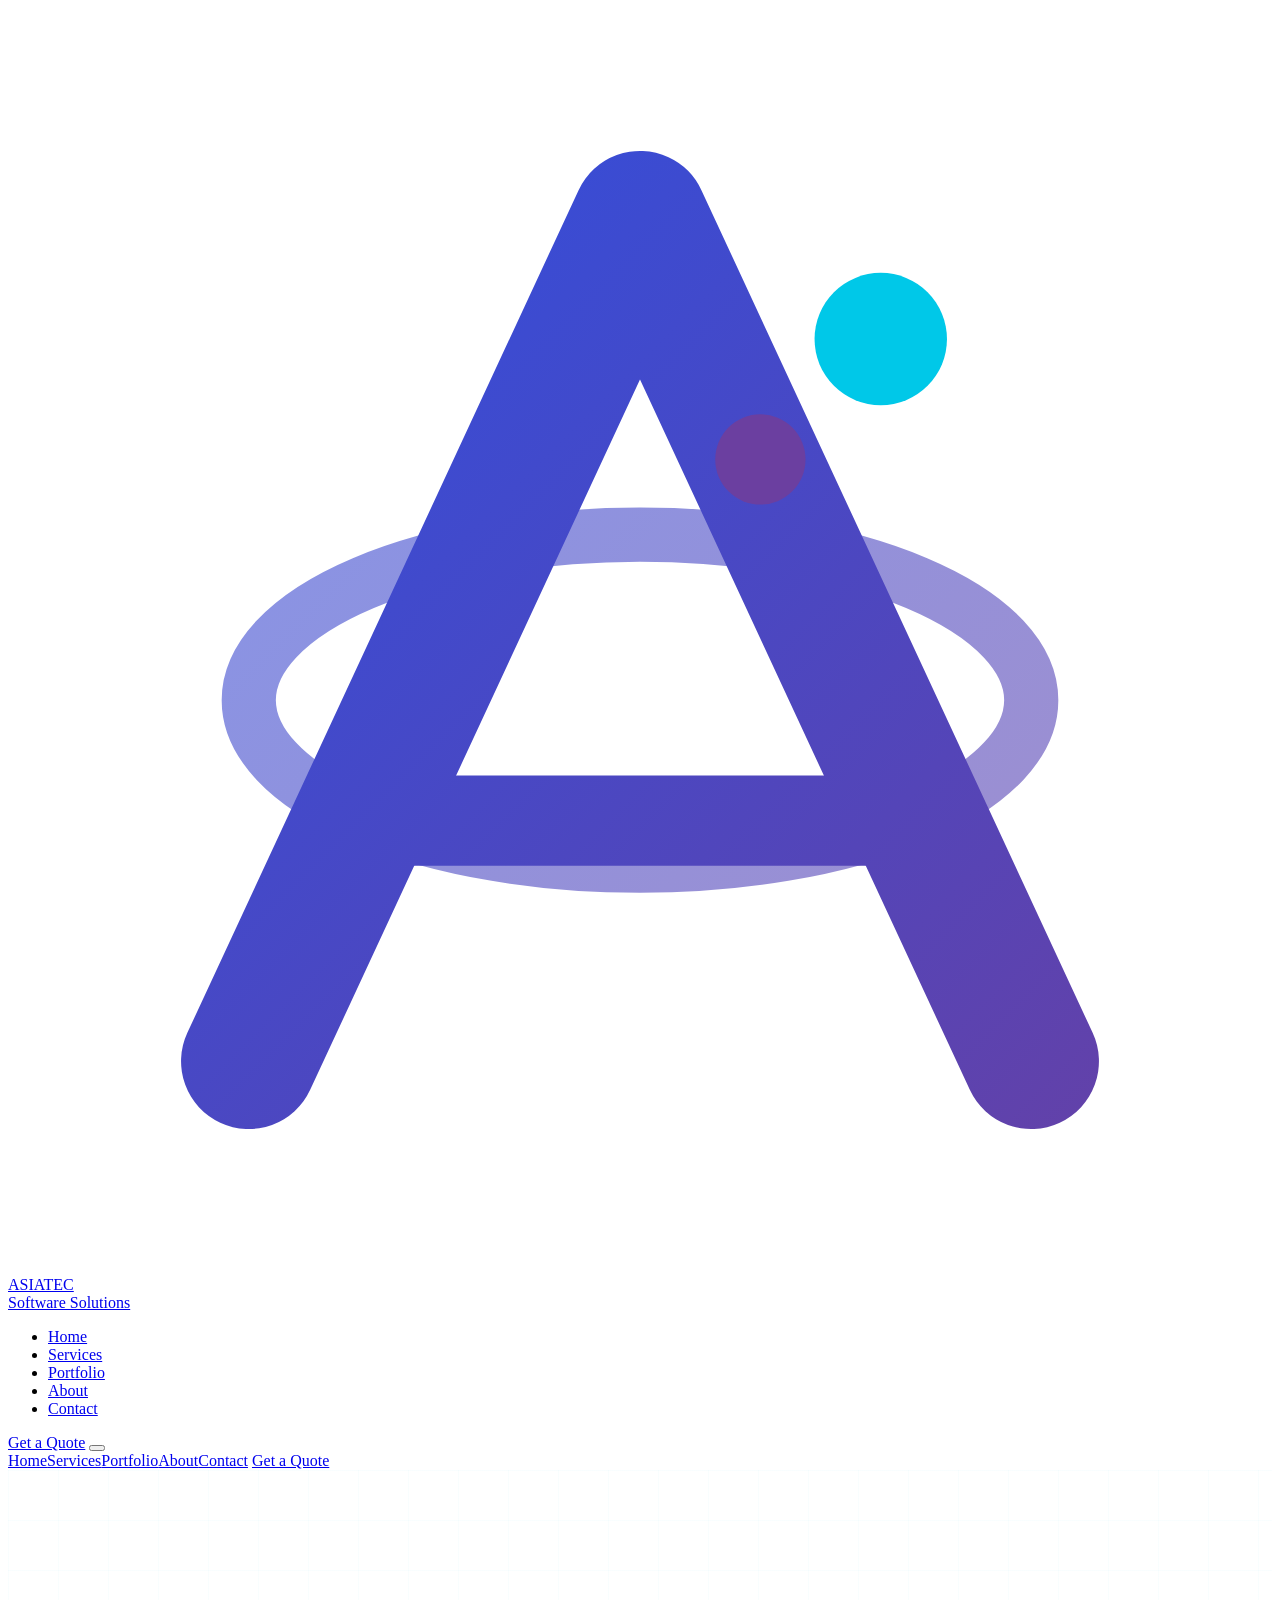
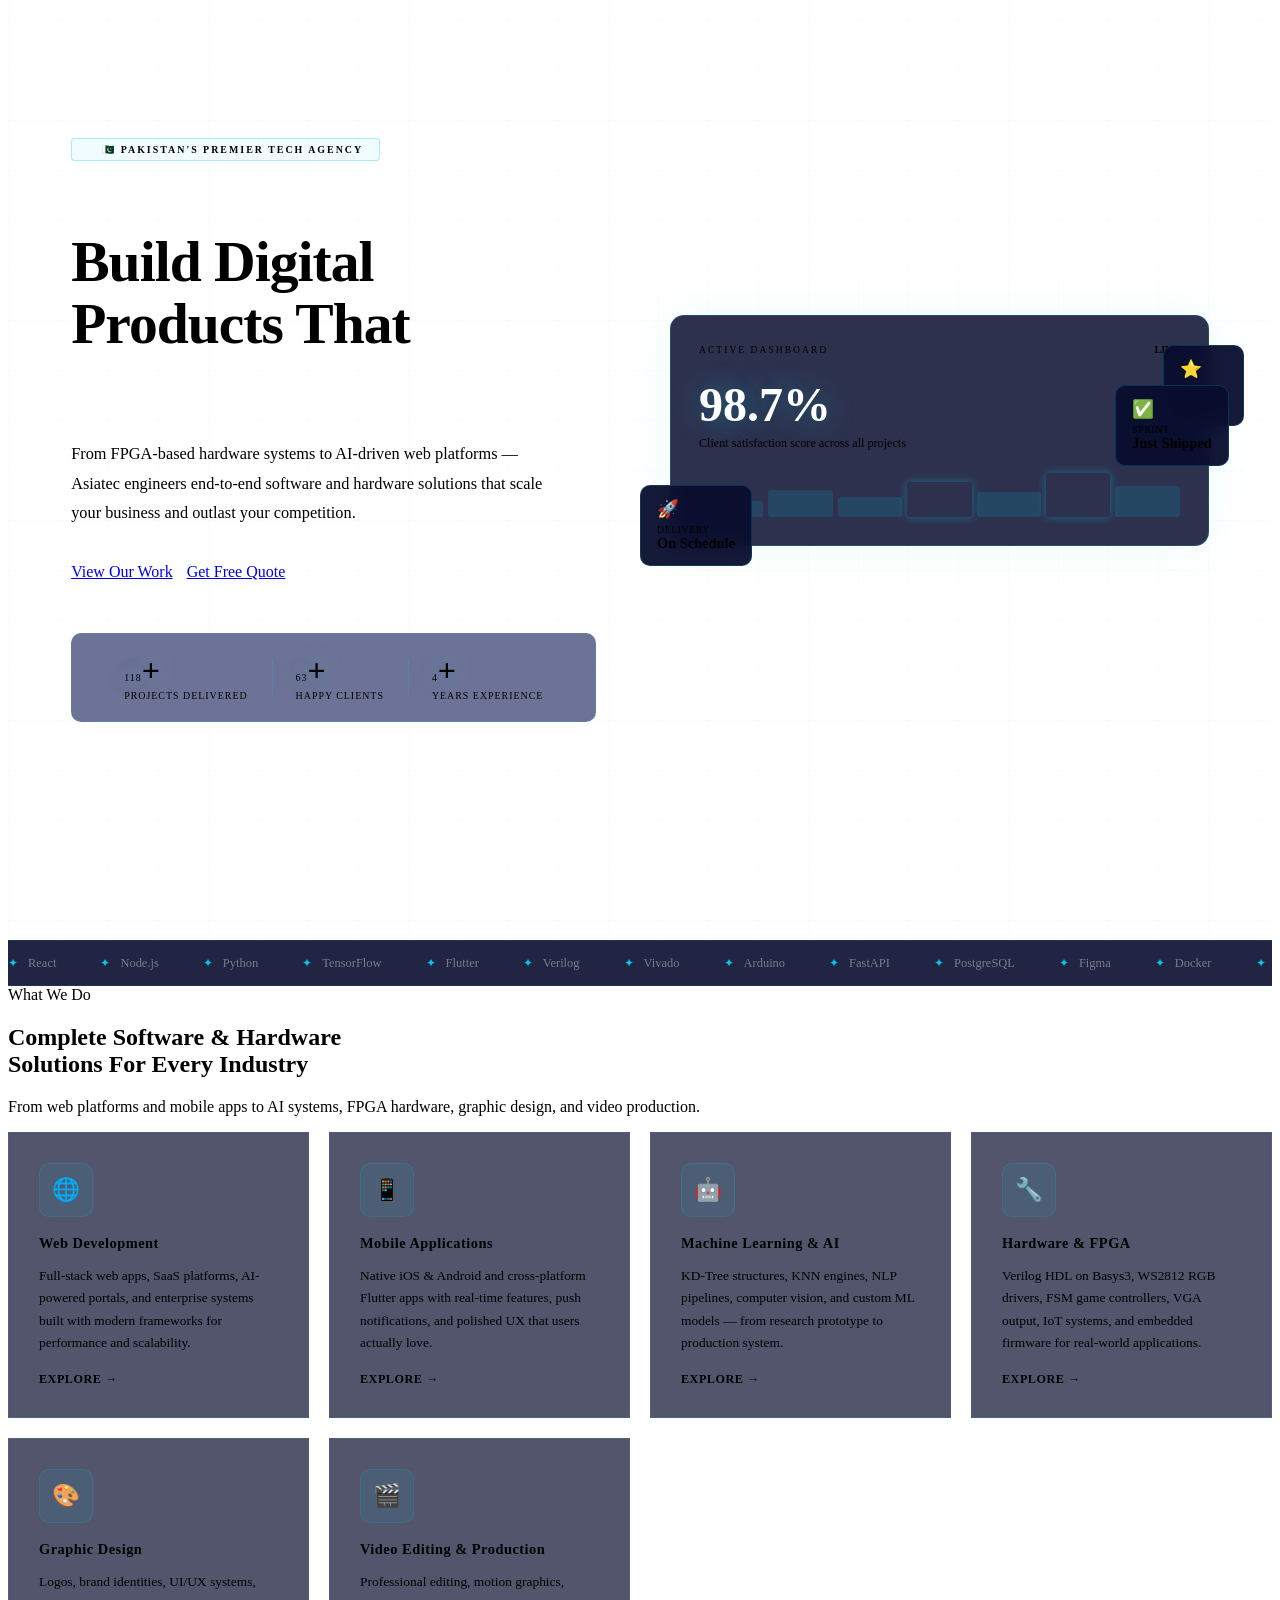
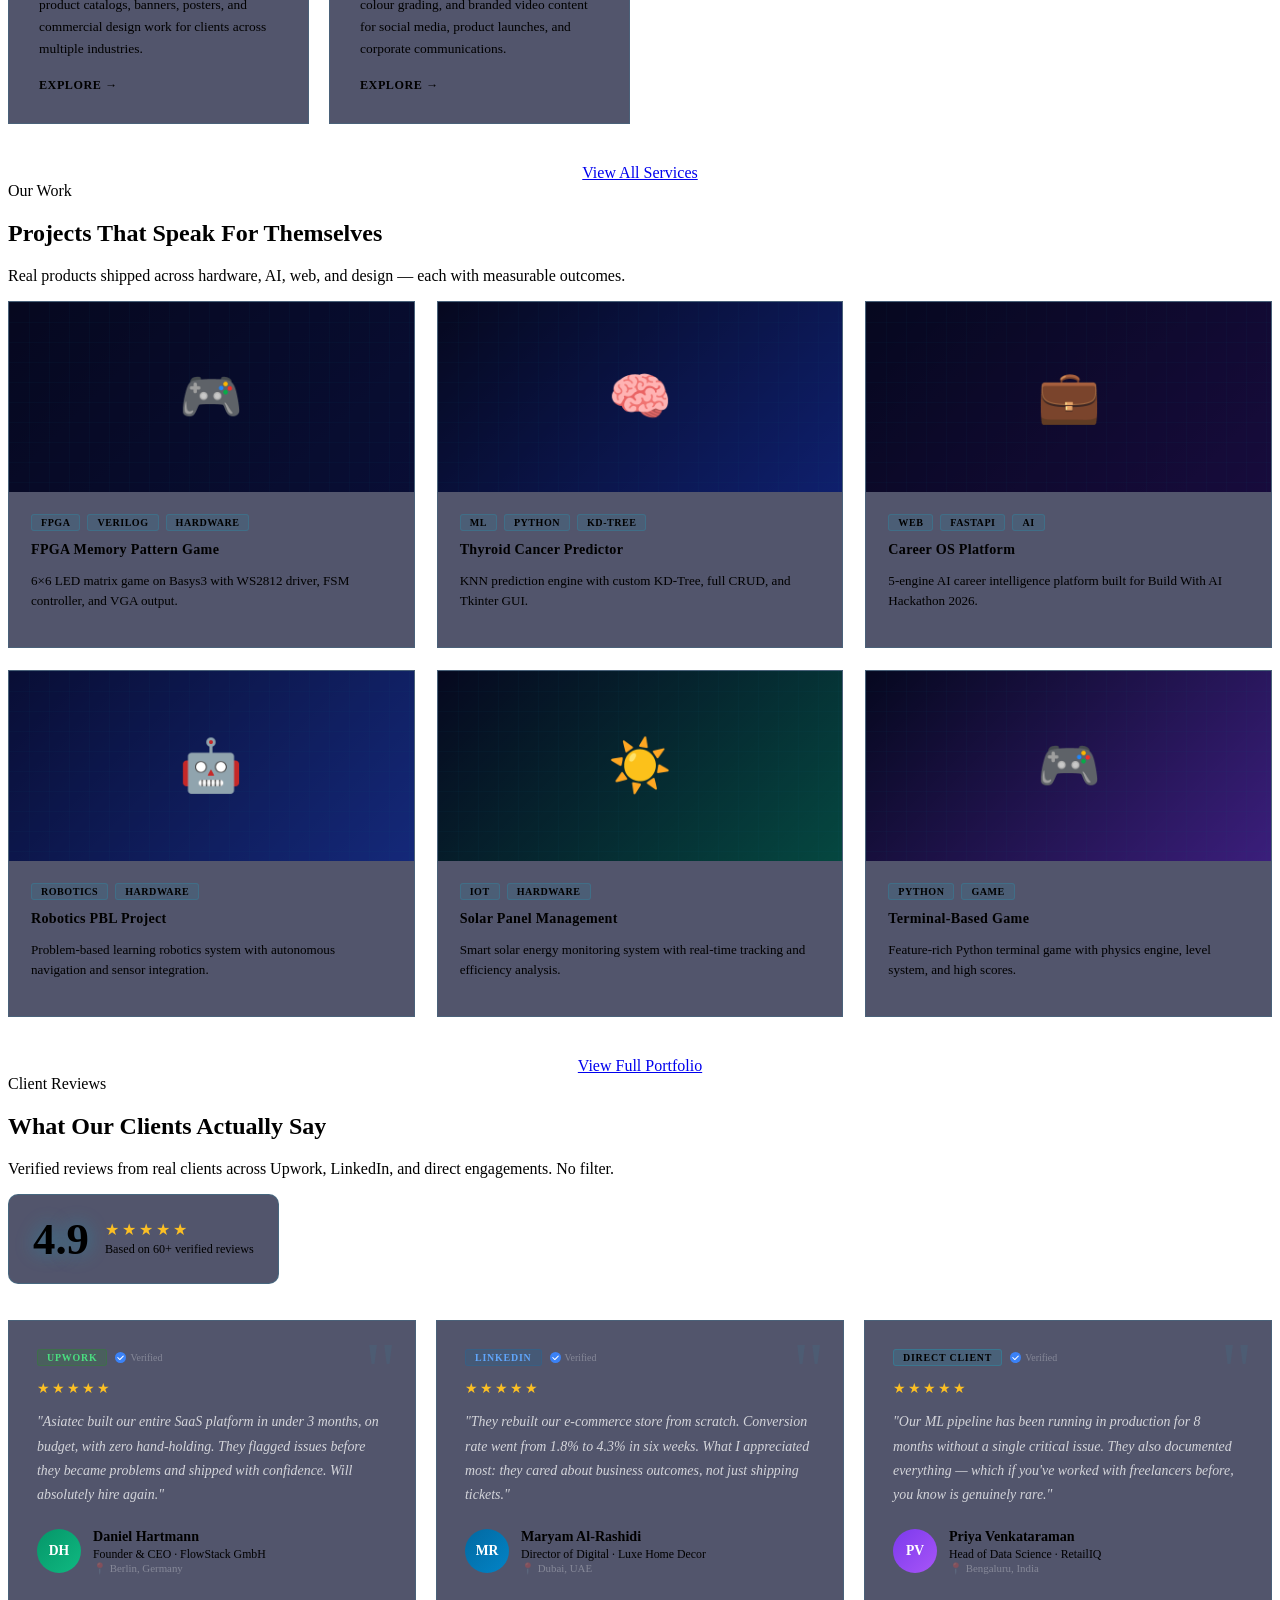
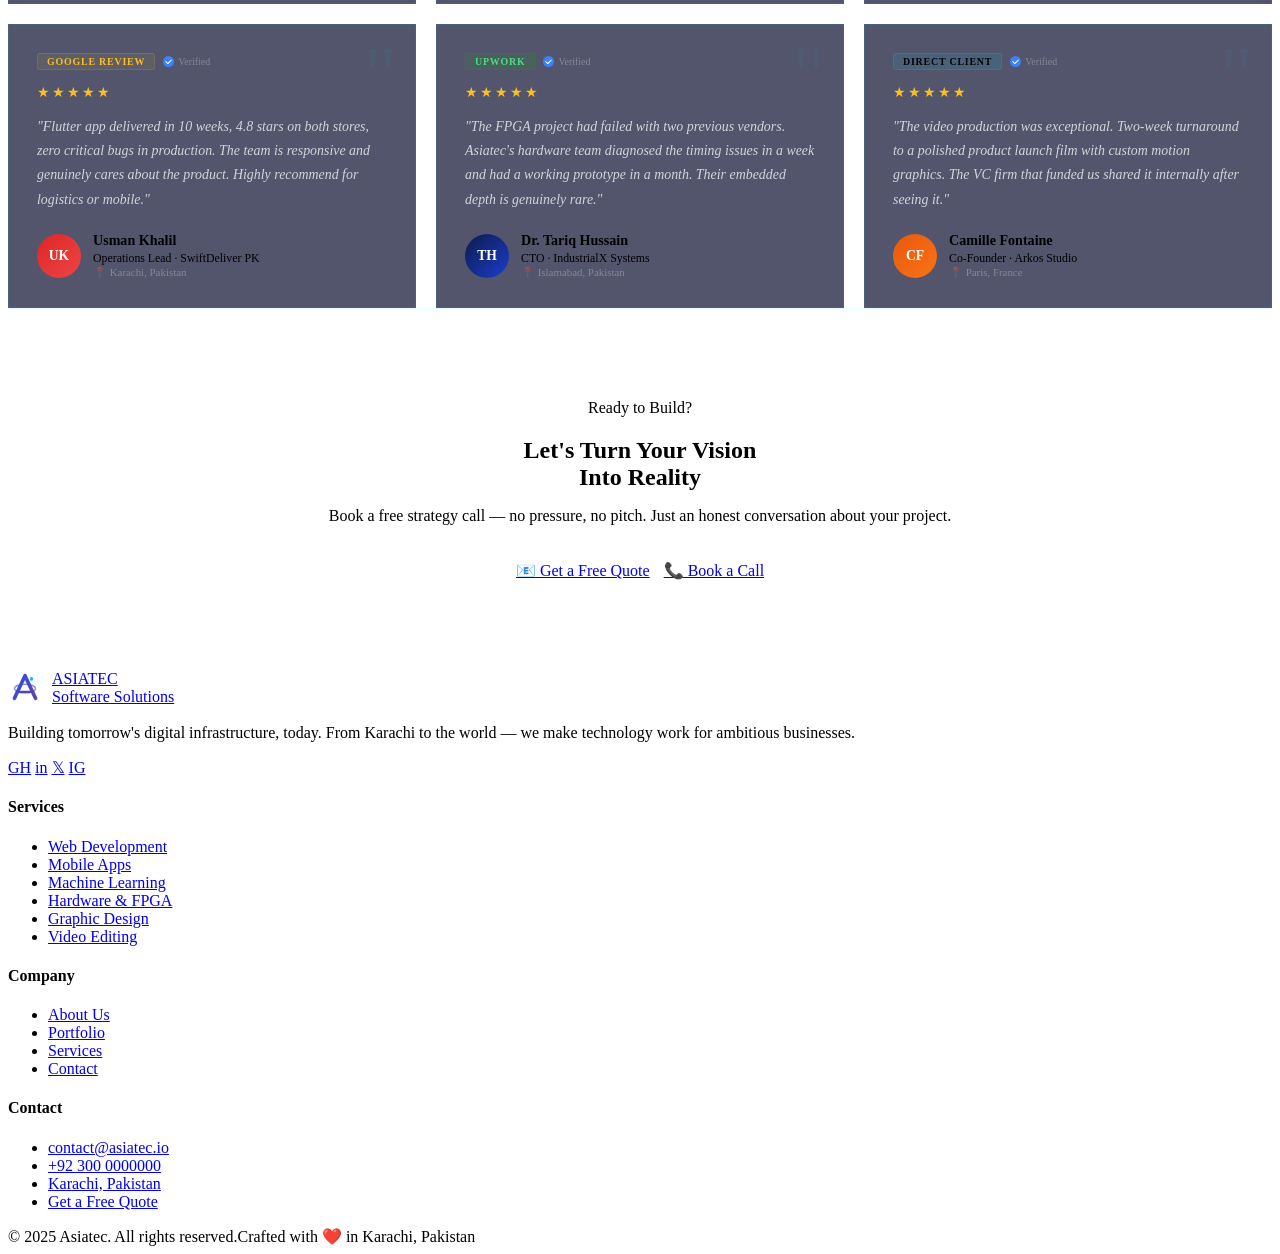
==== commit 64df6099: "Update index.html" ====
--- a/index.html
+++ b/index.html
@@ -1,621 +1,257 @@
 <!DOCTYPE html>
 <html lang="en">
 <head>
-<meta charset="UTF-8" />
-<meta name="viewport" content="width=device-width, initial-scale=1.0"/>
-<title>Asiatec – Complete Software Solutions</title>
-<link href="https://fonts.googleapis.com/css2?family=Syne:wght@400;600;700;800&family=DM+Sans:ital,wght@0,300;0,400;0,500;1,300&display=swap" rel="stylesheet"/>
+<meta charset="UTF-8"/><meta name="viewport" content="width=device-width,initial-scale=1.0"/>
+<title>Asiatec — Complete Software Solutions</title>
+<link rel="stylesheet" href="style.css"/>
 <style>
-/* ── RESET & TOKENS ── */
-*,*::before,*::after{box-sizing:border-box;margin:0;padding:0}
-:root{
-  --navy:#0d1b4b;
-  --blue:#1a3dcc;
-  --blue-mid:#2651e8;
-  --purple:#6b3fa0;
-  --cyan:#00c2e0;
-  --white:#ffffff;
-  --offwhite:#f4f6fd;
-  --grey:#8893b0;
-  --card:#ffffff;
-  --shadow:0 8px 40px rgba(13,27,75,0.10);
-  --r:16px;
-}
-html{scroll-behavior:smooth}
-body{font-family:'DM Sans',sans-serif;background:var(--offwhite);color:var(--navy);overflow-x:hidden}
-
-/* ── SCROLLBAR ── */
-::-webkit-scrollbar{width:6px}
-::-webkit-scrollbar-track{background:var(--offwhite)}
-::-webkit-scrollbar-thumb{background:var(--blue-mid);border-radius:3px}
-
-/* ── NAV ── */
-nav{
-  position:fixed;top:0;left:0;width:100%;z-index:999;
-  padding:0 5%;
-  display:flex;align-items:center;justify-content:space-between;
-  height:72px;
-  background:rgba(255,255,255,0.92);
-  backdrop-filter:blur(14px);
-  border-bottom:1px solid rgba(26,61,204,0.08);
-  transition:box-shadow .3s;
-}
-nav.scrolled{box-shadow:0 4px 30px rgba(13,27,75,0.12)}
-.logo{display:flex;align-items:center;gap:12px;text-decoration:none}
-.logo-icon{width:44px;height:44px;position:relative}
-/* SVG logo mark inline */
-.logo-text{display:flex;flex-direction:column;line-height:1}
-.logo-text span:first-child{font-family:'Syne',sans-serif;font-weight:800;font-size:1.35rem;color:var(--navy);letter-spacing:-.5px}
-.logo-text span:last-child{font-size:.68rem;color:var(--grey);letter-spacing:.5px;font-weight:300}
-.nav-links{display:flex;gap:36px;list-style:none}
-.nav-links a{font-size:.9rem;font-weight:500;color:var(--navy);text-decoration:none;position:relative;transition:color .2s}
-.nav-links a::after{content:'';position:absolute;bottom:-4px;left:0;width:0;height:2px;background:var(--blue-mid);border-radius:2px;transition:width .25s}
-.nav-links a:hover{color:var(--blue-mid)}
-.nav-links a:hover::after{width:100%}
-.nav-cta{background:linear-gradient(135deg,var(--blue),var(--purple));color:#fff;border:none;padding:10px 24px;border-radius:50px;font-size:.9rem;font-weight:600;cursor:pointer;transition:transform .2s,box-shadow .2s;font-family:'DM Sans',sans-serif}
-.nav-cta:hover{transform:translateY(-2px);box-shadow:0 8px 24px rgba(26,61,204,0.35)}
-.hamburger{display:none;flex-direction:column;gap:5px;cursor:pointer;background:none;border:none}
-.hamburger span{width:24px;height:2px;background:var(--navy);border-radius:2px;transition:.3s}
-.mobile-menu{display:none;flex-direction:column;gap:0;background:#fff;position:fixed;top:72px;left:0;width:100%;padding:16px 5% 24px;border-bottom:1px solid rgba(26,61,204,.1);z-index:998}
-.mobile-menu a{padding:12px 0;color:var(--navy);text-decoration:none;font-weight:500;border-bottom:1px solid var(--offwhite)}
-.mobile-menu .nav-cta{margin-top:12px;text-align:center}
-.mobile-menu.open{display:flex}
-
-/* ── HERO ── */
-.hero{
-  min-height:100vh;
-  padding:140px 5% 80px;
-  display:grid;grid-template-columns:1fr 1fr;align-items:center;gap:60px;
-  position:relative;overflow:hidden;
-  background:linear-gradient(145deg,#f0f3ff 0%,#e8edff 50%,#f5f0ff 100%);
-}
-.hero::before{
-  content:'';position:absolute;top:-200px;right:-200px;
-  width:700px;height:700px;
-  background:radial-gradient(circle,rgba(26,61,204,.12) 0%,transparent 70%);
-  border-radius:50%;pointer-events:none;
-}
-.hero::after{
-  content:'';position:absolute;bottom:-150px;left:-150px;
-  width:500px;height:500px;
-  background:radial-gradient(circle,rgba(107,63,160,.10) 0%,transparent 70%);
-  border-radius:50%;pointer-events:none;
-}
-.hero-badge{
-  display:inline-flex;align-items:center;gap:8px;
-  background:rgba(26,61,204,.08);border:1px solid rgba(26,61,204,.15);
-  padding:6px 16px;border-radius:50px;
-  font-size:.78rem;font-weight:600;color:var(--blue-mid);letter-spacing:.5px;text-transform:uppercase;
-  margin-bottom:24px;animation:fadeUp .7s both;
-}
-.hero-badge span{width:7px;height:7px;background:var(--cyan);border-radius:50%;display:inline-block;animation:pulse 2s infinite}
-@keyframes pulse{0%,100%{opacity:1}50%{opacity:.4}}
-.hero h1{
-  font-family:'Syne',sans-serif;font-weight:800;
-  font-size:clamp(2.4rem,5vw,3.8rem);line-height:1.08;letter-spacing:-1.5px;
-  color:var(--navy);margin-bottom:24px;animation:fadeUp .8s .1s both;
-}
-.hero h1 em{font-style:normal;background:linear-gradient(90deg,var(--blue-mid),var(--purple));-webkit-background-clip:text;-webkit-text-fill-color:transparent;background-clip:text}
-.hero-desc{font-size:1.08rem;color:var(--grey);line-height:1.7;max-width:480px;margin-bottom:36px;animation:fadeUp .8s .2s both;font-weight:300}
-.hero-btns{display:flex;gap:16px;flex-wrap:wrap;animation:fadeUp .8s .3s both}
-.btn-primary{background:linear-gradient(135deg,var(--blue),var(--purple));color:#fff;padding:14px 32px;border-radius:50px;font-weight:600;font-size:.95rem;text-decoration:none;transition:transform .2s,box-shadow .2s;display:inline-block}
-.btn-primary:hover{transform:translateY(-3px);box-shadow:0 12px 32px rgba(26,61,204,.35)}
-.btn-outline{border:2px solid var(--blue-mid);color:var(--blue-mid);padding:13px 32px;border-radius:50px;font-weight:600;font-size:.95rem;text-decoration:none;transition:all .2s;display:inline-block}
-.btn-outline:hover{background:var(--blue-mid);color:#fff}
-.hero-stats{display:flex;gap:32px;margin-top:48px;animation:fadeUp .8s .4s both}
-.stat{display:flex;flex-direction:column}
-.stat strong{font-family:'Syne',sans-serif;font-size:1.9rem;font-weight:800;color:var(--navy);letter-spacing:-1px}
-.stat span{font-size:.78rem;color:var(--grey);text-transform:uppercase;letter-spacing:.5px;font-weight:500}
-.hero-visual{position:relative;animation:fadeUp .9s .2s both}
-.hero-card-stack{position:relative;height:420px}
-.hero-main-card{
-  position:absolute;top:0;left:50%;transform:translateX(-50%);
-  width:320px;
-  background:var(--navy);border-radius:24px;padding:32px;
-  color:#fff;box-shadow:0 24px 64px rgba(13,27,75,.25);
-}
-.hero-main-card .card-label{font-size:.72rem;text-transform:uppercase;letter-spacing:1px;color:rgba(255,255,255,.5);margin-bottom:20px}
-.live-dot{display:inline-flex;align-items:center;gap:6px;background:rgba(0,194,224,.15);color:var(--cyan);padding:4px 12px;border-radius:50px;font-size:.72rem;font-weight:600;margin-bottom:16px}
-.live-dot::before{content:'';width:6px;height:6px;background:var(--cyan);border-radius:50%;animation:pulse 1.5s infinite}
-.metric-big{font-family:'Syne',sans-serif;font-size:2.8rem;font-weight:800;margin-bottom:4px}
-.metric-sub{font-size:.8rem;color:rgba(255,255,255,.6)}
-.mini-bars{display:flex;gap:6px;align-items:flex-end;margin-top:24px;height:40px}
-.mini-bar{flex:1;background:rgba(255,255,255,.15);border-radius:4px;animation:growBar 1.5s ease both}
-.mini-bar:nth-child(1){height:40%;animation-delay:.1s}
-.mini-bar:nth-child(2){height:65%;animation-delay:.2s}
-.mini-bar:nth-child(3){height:50%;animation-delay:.3s}
-.mini-bar:nth-child(4){height:80%;animation-delay:.4s}
-.mini-bar:nth-child(5){height:60%;animation-delay:.5s}
-.mini-bar:nth-child(6){height:100%;background:var(--cyan);animation-delay:.6s}
-.mini-bar:nth-child(7){height:75%;animation-delay:.7s}
-@keyframes growBar{from{transform:scaleY(0);transform-origin:bottom}to{transform:scaleY(1)}}
-.float-card{
-  position:absolute;background:#fff;border-radius:16px;padding:16px 20px;
-  box-shadow:0 8px 32px rgba(13,27,75,.12);
-  animation:float 4s ease-in-out infinite;
-}
-.float-card.card-a{bottom:80px;left:-20px;animation-delay:0s}
-.float-card.card-b{bottom:160px;right:-30px;animation-delay:1s}
-.float-card.card-c{top:60px;right:-10px;animation-delay:2s}
-@keyframes float{0%,100%{transform:translateY(0)}50%{transform:translateY(-10px)}}
-.float-card .fc-icon{font-size:1.4rem;margin-bottom:6px}
-.float-card .fc-label{font-size:.7rem;color:var(--grey);font-weight:500;text-transform:uppercase;letter-spacing:.5px}
-.float-card .fc-val{font-family:'Syne',sans-serif;font-weight:700;font-size:1rem;color:var(--navy)}
-.fc-row{display:flex;align-items:center;gap:10px}
-.fc-avatar{width:32px;height:32px;border-radius:50%;background:linear-gradient(135deg,var(--blue),var(--purple));display:flex;align-items:center;justify-content:center;color:#fff;font-size:.75rem;font-weight:700}
-@keyframes fadeUp{from{opacity:0;transform:translateY(28px)}to{opacity:1;transform:translateY(0)}}
-
-/* ── MARQUEE ── */
-.marquee-section{background:var(--navy);padding:20px 0;overflow:hidden}
-.marquee-track{display:flex;gap:48px;animation:marquee 22s linear infinite;width:max-content}
-.marquee-item{display:flex;align-items:center;gap:10px;color:rgba(255,255,255,.55);font-size:.85rem;font-weight:500;white-space:nowrap}
-.marquee-item span{color:var(--cyan);font-size:1rem}
-@keyframes marquee{from{transform:translateX(0)}to{transform:translateX(-50%)}}
-
-/* ── SECTION SHARED ── */
-section{padding:96px 5%}
-.section-label{font-size:.75rem;font-weight:700;letter-spacing:2px;text-transform:uppercase;color:var(--blue-mid);margin-bottom:14px}
-.section-title{font-family:'Syne',sans-serif;font-weight:800;font-size:clamp(1.9rem,3.5vw,2.8rem);line-height:1.15;letter-spacing:-1px;color:var(--navy);margin-bottom:16px}
-.section-title em{font-style:normal;background:linear-gradient(90deg,var(--blue-mid),var(--purple));-webkit-background-clip:text;-webkit-text-fill-color:transparent;background-clip:text}
-.section-sub{font-size:1rem;color:var(--grey);line-height:1.7;max-width:560px;font-weight:300}
-.section-head{margin-bottom:56px}
-
-/* ── SERVICES ── */
-#services{background:#fff}
-.services-grid{display:grid;grid-template-columns:repeat(auto-fit,minmax(280px,1fr));gap:24px}
-.service-card{
-  background:var(--offwhite);border-radius:var(--r);padding:32px;
-  position:relative;overflow:hidden;cursor:pointer;
-  transition:transform .3s,box-shadow .3s;
-  border:1px solid rgba(26,61,204,.06);
-}
-.service-card::before{
-  content:'';position:absolute;bottom:0;left:0;right:0;height:3px;
-  background:linear-gradient(90deg,var(--blue),var(--purple));
-  transform:scaleX(0);transform-origin:left;transition:transform .3s;
-}
-.service-card:hover{transform:translateY(-6px);box-shadow:var(--shadow)}
-.service-card:hover::before{transform:scaleX(1)}
-.sc-icon{
-  width:54px;height:54px;border-radius:14px;
-  background:linear-gradient(135deg,rgba(26,61,204,.1),rgba(107,63,160,.1));
-  display:flex;align-items:center;justify-content:center;
-  font-size:1.5rem;margin-bottom:20px;
-}
-.sc-title{font-family:'Syne',sans-serif;font-weight:700;font-size:1.1rem;color:var(--navy);margin-bottom:10px}
-.sc-desc{font-size:.9rem;color:var(--grey);line-height:1.6;font-weight:300}
-.sc-arrow{margin-top:20px;color:var(--blue-mid);font-size:.85rem;font-weight:600;display:flex;align-items:center;gap:6px;transition:gap .2s}
-.service-card:hover .sc-arrow{gap:12px}
-
-/* ── WHY US ── */
-#why{background:var(--offwhite)}
-.why-grid{display:grid;grid-template-columns:1fr 1fr;gap:60px;align-items:center}
-.why-visual{position:relative}
-.why-bg-card{
-  background:var(--navy);border-radius:24px;padding:40px;color:#fff;
-  position:relative;overflow:hidden;
-}
-.why-bg-card::before{
-  content:'';position:absolute;top:-60px;right:-60px;width:200px;height:200px;
-  background:radial-gradient(circle,rgba(107,63,160,.4),transparent 70%);border-radius:50%;
-}
-.why-steps{display:flex;flex-direction:column;gap:20px;position:relative;z-index:1}
-.why-step{display:flex;gap:16px;align-items:flex-start}
-.ws-num{
-  width:36px;height:36px;min-width:36px;border-radius:10px;
-  background:rgba(255,255,255,.12);display:flex;align-items:center;justify-content:center;
-  font-family:'Syne',sans-serif;font-weight:800;font-size:.85rem;color:var(--cyan);
-}
-.ws-title{font-weight:600;font-size:.95rem;margin-bottom:4px}
-.ws-desc{font-size:.82rem;color:rgba(255,255,255,.6);line-height:1.5;font-weight:300}
-.why-features{display:flex;flex-direction:column;gap:20px}
-.wf-item{display:flex;gap:16px;align-items:flex-start;padding:20px;background:#fff;border-radius:var(--r);border:1px solid rgba(26,61,204,.06)}
-.wf-icon{width:44px;height:44px;min-width:44px;border-radius:12px;background:linear-gradient(135deg,var(--blue),var(--purple));display:flex;align-items:center;justify-content:center;font-size:1.1rem;color:#fff}
-.wf-title{font-weight:600;font-size:.95rem;color:var(--navy);margin-bottom:4px}
-.wf-desc{font-size:.85rem;color:var(--grey);line-height:1.5;font-weight:300}
-
-/* ── PORTFOLIO ── */
-#portfolio{background:#fff}
-.portfolio-filter{display:flex;gap:10px;flex-wrap:wrap;margin-bottom:40px}
-.filter-btn{padding:8px 20px;border-radius:50px;border:2px solid rgba(26,61,204,.15);background:transparent;color:var(--navy);font-size:.85rem;font-weight:600;cursor:pointer;transition:all .2s;font-family:'DM Sans',sans-serif}
-.filter-btn.active,.filter-btn:hover{background:var(--blue-mid);border-color:var(--blue-mid);color:#fff}
-.portfolio-grid{display:grid;grid-template-columns:repeat(auto-fit,minmax(300px,1fr));gap:24px}
-.portfolio-item{border-radius:var(--r);overflow:hidden;position:relative;cursor:pointer;background:var(--offwhite);border:1px solid rgba(26,61,204,.06)}
-.portfolio-thumb{
-  height:200px;display:flex;align-items:center;justify-content:center;
-  font-size:3rem;position:relative;overflow:hidden;
-  background:linear-gradient(135deg,var(--navy),var(--blue-mid));
-}
-.portfolio-thumb .pt-pattern{
-  position:absolute;inset:0;
-  background-image:radial-gradient(rgba(255,255,255,.05) 1px,transparent 1px);
-  background-size:20px 20px;
-}
-.portfolio-body{padding:24px}
-.pt-tags{display:flex;gap:8px;flex-wrap:wrap;margin-bottom:12px}
-.pt-tag{font-size:.7rem;font-weight:600;text-transform:uppercase;letter-spacing:.5px;color:var(--blue-mid);background:rgba(26,61,204,.08);padding:3px 10px;border-radius:50px}
-.pt-title{font-family:'Syne',sans-serif;font-weight:700;font-size:1rem;color:var(--navy);margin-bottom:6px}
-.pt-desc{font-size:.85rem;color:var(--grey);font-weight:300;line-height:1.5}
-.portfolio-overlay{
-  position:absolute;inset:0;background:rgba(13,27,75,.85);
-  display:flex;align-items:center;justify-content:center;
-  opacity:0;transition:opacity .3s;
-}
-.portfolio-item:hover .portfolio-overlay{opacity:1}
-.overlay-btn{border:2px solid #fff;color:#fff;padding:10px 24px;border-radius:50px;font-size:.85rem;font-weight:600;text-decoration:none;transition:all .2s}
-.overlay-btn:hover{background:#fff;color:var(--navy)}
-
-/* ── INDUSTRIES ── */
-#industries{background:var(--offwhite)}
-.industries-grid{display:grid;grid-template-columns:repeat(auto-fit,minmax(200px,1fr));gap:20px}
-.industry-card{
-  background:#fff;border-radius:var(--r);padding:28px 24px;text-align:center;
-  border:1px solid rgba(26,61,204,.06);transition:all .3s;cursor:pointer;
-}
-.industry-card:hover{background:var(--navy);transform:translateY(-4px);box-shadow:var(--shadow)}
-.industry-card:hover .ind-title,.industry-card:hover .ind-desc{color:#fff}
-.industry-card:hover .ind-icon{background:rgba(255,255,255,.15)}
-.ind-icon{width:56px;height:56px;border-radius:16px;background:rgba(26,61,204,.08);display:flex;align-items:center;justify-content:center;font-size:1.6rem;margin:0 auto 16px}
-.ind-title{font-family:'Syne',sans-serif;font-weight:700;font-size:.95rem;color:var(--navy);margin-bottom:6px;transition:color .3s}
-.ind-desc{font-size:.8rem;color:var(--grey);line-height:1.5;font-weight:300;transition:color .3s}
-
-/* ── TESTIMONIALS ── */
-#testimonials{background:var(--navy);color:#fff;overflow:hidden}
-#testimonials .section-label{color:var(--cyan)}
-#testimonials .section-title{color:#fff}
-.testi-track-wrap{overflow:hidden;margin:0 -5%}
-.testi-track{display:flex;gap:24px;transition:transform .5s cubic-bezier(.4,0,.2,1);padding:0 5%}
-.testi-card{
-  min-width:380px;background:rgba(255,255,255,.06);border:1px solid rgba(255,255,255,.1);
-  border-radius:var(--r);padding:32px;flex-shrink:0;
-}
-.stars{color:#fbbf24;font-size:1rem;margin-bottom:16px;letter-spacing:2px}
-.testi-text{font-size:.95rem;line-height:1.7;color:rgba(255,255,255,.8);font-weight:300;margin-bottom:24px;font-style:italic}
-.testi-author{display:flex;align-items:center;gap:12px}
-.ta-avatar{width:44px;height:44px;border-radius:50%;background:linear-gradient(135deg,var(--blue),var(--purple));display:flex;align-items:center;justify-content:center;font-weight:700;font-size:.85rem;color:#fff}
-.ta-name{font-weight:600;font-size:.9rem}
-.ta-role{font-size:.78rem;color:rgba(255,255,255,.5);font-weight:300}
-.testi-nav{display:flex;gap:12px;margin-top:40px;justify-content:center}
-.testi-dot{width:32px;height:4px;border-radius:2px;background:rgba(255,255,255,.2);cursor:pointer;transition:all .3s}
-.testi-dot.active{width:48px;background:var(--cyan)}
-
-/* ── PROCESS ── */
-#process{background:#fff}
-.process-steps{display:grid;grid-template-columns:repeat(auto-fit,minmax(220px,1fr));gap:0;position:relative}
-.process-steps::before{
-  content:'';position:absolute;top:32px;left:10%;right:10%;height:2px;
-  background:linear-gradient(90deg,var(--blue),var(--purple));
-  z-index:0;
-}
-.process-step{text-align:center;padding:0 20px;position:relative;z-index:1}
-.ps-num{
-  width:64px;height:64px;border-radius:50%;
-  background:linear-gradient(135deg,var(--blue),var(--purple));
-  display:flex;align-items:center;justify-content:center;
-  font-family:'Syne',sans-serif;font-weight:800;font-size:1.3rem;color:#fff;
-  margin:0 auto 20px;box-shadow:0 0 0 8px rgba(26,61,204,.1);
-}
-.ps-title{font-family:'Syne',sans-serif;font-weight:700;font-size:1rem;color:var(--navy);margin-bottom:8px}
-.ps-desc{font-size:.85rem;color:var(--grey);line-height:1.5;font-weight:300}
-
-/* ── CTA ── */
-#cta{
-  background:linear-gradient(135deg,var(--navy) 0%,#1a2d7a 50%,#2d1060 100%);
-  text-align:center;padding:96px 5%;position:relative;overflow:hidden;
-}
-#cta::before{
-  content:'';position:absolute;top:-100px;left:50%;transform:translateX(-50%);
-  width:600px;height:600px;
-  background:radial-gradient(circle,rgba(0,194,224,.1),transparent 70%);border-radius:50%;
-}
-#cta .section-title{color:#fff;margin-bottom:16px}
-#cta .section-sub{color:rgba(255,255,255,.65);margin:0 auto 40px}
-.cta-btns{display:flex;gap:16px;justify-content:center;flex-wrap:wrap}
-.btn-white{background:#fff;color:var(--navy);padding:14px 36px;border-radius:50px;font-weight:700;text-decoration:none;transition:all .2s;font-size:.95rem}
-.btn-white:hover{transform:translateY(-3px);box-shadow:0 12px 32px rgba(0,0,0,.2)}
-.btn-ghost{border:2px solid rgba(255,255,255,.4);color:#fff;padding:13px 36px;border-radius:50px;font-weight:600;text-decoration:none;transition:all .2s;font-size:.95rem}
-.btn-ghost:hover{border-color:#fff;background:rgba(255,255,255,.08)}
-
-/* ── FOOTER ── */
-footer{background:#080f2e;color:#fff;padding:64px 5% 32px}
-.footer-grid{display:grid;grid-template-columns:2fr 1fr 1fr 1fr;gap:48px;margin-bottom:48px}
-.footer-brand p{font-size:.88rem;color:rgba(255,255,255,.5);line-height:1.7;margin-top:16px;font-weight:300;max-width:280px}
-.footer-social{display:flex;gap:12px;margin-top:20px}
-.social-btn{width:36px;height:36px;border-radius:10px;background:rgba(255,255,255,.07);display:flex;align-items:center;justify-content:center;font-size:.85rem;color:#fff;text-decoration:none;transition:background .2s}
-.social-btn:hover{background:var(--blue-mid)}
-.footer-col h4{font-family:'Syne',sans-serif;font-weight:700;font-size:.9rem;margin-bottom:18px;color:#fff;letter-spacing:.3px}
-.footer-col ul{list-style:none;display:flex;flex-direction:column;gap:10px}
-.footer-col ul a{font-size:.85rem;color:rgba(255,255,255,.5);text-decoration:none;transition:color .2s;font-weight:300}
-.footer-col ul a:hover{color:var(--cyan)}
-.footer-bottom{border-top:1px solid rgba(255,255,255,.08);padding-top:24px;display:flex;justify-content:space-between;align-items:center;font-size:.8rem;color:rgba(255,255,255,.4)}
-.footer-logo-text{font-family:'Syne',sans-serif;font-weight:800;font-size:1.3rem;color:#fff;letter-spacing:-.5px}
-.footer-logo-sub{font-size:.65rem;color:rgba(255,255,255,.4);letter-spacing:.5px}
-
-/* ── SCROLL REVEAL ── */
-.reveal{opacity:0;transform:translateY(32px);transition:opacity .7s,transform .7s}
-.reveal.visible{opacity:1;transform:translateY(0)}
-
-/* ── RESPONSIVE ── */
-@media(max-width:900px){
-  .hero{grid-template-columns:1fr;padding-top:120px}
-  .hero-visual{display:none}
-  .why-grid{grid-template-columns:1fr}
-  .footer-grid{grid-template-columns:1fr 1fr}
-  .process-steps::before{display:none}
-  .nav-links,.nav-cta{display:none}
-  .hamburger{display:flex}
-}
-@media(max-width:600px){
-  .footer-grid{grid-template-columns:1fr}
-  .hero-stats{gap:20px}
-  .testi-card{min-width:300px}
-}
+/* ── HOME SPECIFIC ── */
+.hero-home{min-height:100vh;display:grid;grid-template-columns:1fr 1fr;align-items:center;gap:60px;padding:110px 5% 60px;position:relative;overflow:hidden;background:radial-gradient(ellipse at 65% 25%,rgba(26,61,204,.2) 0%,transparent 55%),radial-gradient(ellipse at 15% 75%,rgba(107,63,160,.16) 0%,transparent 50%),var(--bg)}
+.hero-home::after{content:'';position:absolute;inset:0;background-image:linear-gradient(rgba(0,200,232,.025) 1px,transparent 1px),linear-gradient(90deg,rgba(0,200,232,.025) 1px,transparent 1px);background-size:50px 50px;pointer-events:none}
+.hero-eyebrow{display:inline-flex;align-items:center;gap:8px;border:1px solid rgba(0,200,232,.3);background:rgba(0,200,232,.06);padding:5px 16px;border-radius:4px;font-family:var(--font-head);font-size:.62rem;font-weight:700;letter-spacing:2px;color:var(--cyan);text-transform:uppercase;margin-bottom:22px;animation:fadeUp .6s both}
+.hero-eyebrow::before{content:'';width:6px;height:6px;border-radius:50%;background:var(--cyan);animation:blink 2s infinite}
+@keyframes blink{0%,100%{opacity:1;box-shadow:0 0 6px var(--cyan)}50%{opacity:.3;box-shadow:none}}
+.hero-home h1{font-family:var(--font-head);font-weight:900;font-size:clamp(2.2rem,4.5vw,3.6rem);line-height:1.08;letter-spacing:-1px;color:var(--white);margin-bottom:22px;animation:fadeUp .7s .1s both}
+.hero-home h1 .asia{color:#fff}.hero-home h1 .tec{background:linear-gradient(90deg,var(--cyan),var(--purple2));-webkit-background-clip:text;-webkit-text-fill-color:transparent;background-clip:text}
+.hero-desc{font-size:1.02rem;color:var(--grey);line-height:1.8;max-width:480px;margin-bottom:36px;animation:fadeUp .7s .2s both;font-weight:300}
+.hero-btns{display:flex;gap:14px;flex-wrap:wrap;animation:fadeUp .7s .3s both}
+.hero-stats-row{display:flex;gap:0;margin-top:52px;animation:fadeUp .7s .4s both;background:rgba(13,22,80,.6);border:1px solid rgba(0,200,232,.15);border-radius:10px;padding:20px 28px;width:fit-content;backdrop-filter:blur(8px)}
+.hstat{display:flex;flex-direction:column;padding:0 24px;position:relative}
+.hstat+.hstat::before{content:'';position:absolute;left:0;top:50%;transform:translateY(-50%);height:36px;width:1px;background:rgba(0,200,232,.2)}
+.hstat strong{font-family:var(--font-head);font-size:2rem;font-weight:900;color:var(--cyan);letter-spacing:-1px;line-height:1;text-shadow:0 0 20px rgba(0,200,232,.5)}
+.hstat span{font-size:.62rem;color:var(--grey);text-transform:uppercase;letter-spacing:1px;font-weight:500;margin-top:4px}
+
+/* HERO VISUAL */
+.hero-vis{position:relative;animation:fadeUp .8s .15s both}
+.hv-card{background:rgba(9,13,46,.85);border:1px solid rgba(0,200,232,.2);border-radius:14px;padding:28px;backdrop-filter:blur(10px);box-shadow:0 0 40px rgba(0,200,232,.08)}
+.hv-top{display:flex;justify-content:space-between;align-items:center;margin-bottom:22px}
+.hv-label{font-family:var(--font-head);font-size:.6rem;letter-spacing:2px;text-transform:uppercase;color:var(--grey)}
+.hv-live{display:flex;align-items:center;gap:5px;font-size:.65rem;font-weight:700;color:var(--cyan)}
+.hv-live::before{content:'';width:6px;height:6px;border-radius:50%;background:var(--cyan);box-shadow:0 0 8px var(--cyan);animation:blink 1.5s infinite}
+.hv-metric{font-family:var(--font-head);font-size:3rem;font-weight:900;color:#fff;text-shadow:0 0 30px rgba(0,200,232,.4);margin-bottom:4px}
+.hv-sub{font-size:.76rem;color:var(--grey);margin-bottom:22px}
+.hv-bars{display:flex;gap:5px;align-items:flex-end;height:44px}
+.hv-bar{flex:1;background:rgba(0,200,232,.15);border-radius:3px;animation:growB 1.4s ease both}
+.hv-bar.hi{background:linear-gradient(to top,var(--cyan),var(--blue3));box-shadow:0 0 8px rgba(0,200,232,.4)}
+.hv-bar:nth-child(1){height:35%;animation-delay:.1s}.hv-bar:nth-child(2){height:60%;animation-delay:.2s}.hv-bar:nth-child(3){height:45%;animation-delay:.3s}.hv-bar:nth-child(4){height:78%;animation-delay:.4s}.hv-bar:nth-child(5){height:55%;animation-delay:.5s}.hv-bar:nth-child(6){height:100%;animation-delay:.6s}.hv-bar:nth-child(7){height:70%;animation-delay:.7s}
+@keyframes growB{from{transform:scaleY(0);transform-origin:bottom}to{transform:scaleY(1)}}
+.fc{position:absolute;background:rgba(9,13,46,.95);border:1px solid rgba(0,200,232,.2);border-radius:10px;padding:13px 16px;animation:floatA 4s ease-in-out infinite;backdrop-filter:blur(10px)}
+.fc.a{bottom:-20px;left:-30px;animation-delay:0s}.fc.b{top:30px;right:-35px;animation-delay:1.3s}.fc.c{bottom:80px;right:-20px;animation-delay:2.2s}
+@keyframes floatA{0%,100%{transform:translateY(0)}50%{transform:translateY(-9px)}}
+.fc .fc-ico{font-size:1.1rem;margin-bottom:4px}.fc .fc-l{font-size:.62rem;color:var(--grey);text-transform:uppercase;letter-spacing:.5px}.fc .fc-v{font-family:var(--font-head);font-weight:700;font-size:.9rem;color:var(--cyan)}
+
+/* SERVICES SECTION */
+#services{background:var(--bg2)}
+.srv-grid{display:grid;grid-template-columns:repeat(auto-fit,minmax(280px,1fr));gap:20px}
+.srv-card{background:rgba(9,13,46,.7);border:1px solid rgba(0,200,232,.1);border-radius:var(--r);padding:30px;position:relative;overflow:hidden;transition:all .3s;cursor:pointer}
+.srv-card::before{content:'';position:absolute;bottom:0;left:0;right:0;height:2px;background:linear-gradient(90deg,var(--cyan),var(--purple2));transform:scaleX(0);transform-origin:left;transition:transform .35s}
+.srv-card:hover{border-color:rgba(0,200,232,.35);box-shadow:0 0 30px rgba(0,200,232,.1);transform:translateY(-5px)}
+.srv-card:hover::before{transform:scaleX(1)}
+.srv-ico{width:52px;height:52px;border-radius:10px;background:rgba(0,200,232,.08);border:1px solid rgba(0,200,232,.15);display:flex;align-items:center;justify-content:center;font-size:1.4rem;margin-bottom:18px}
+.srv-title{font-family:var(--font-head);font-weight:700;font-size:.9rem;letter-spacing:.5px;color:var(--white);margin-bottom:10px}
+.srv-desc{font-size:.84rem;color:var(--grey);line-height:1.65;font-weight:300}
+.srv-link{margin-top:18px;font-size:.76rem;font-weight:700;color:var(--cyan);letter-spacing:.5px;text-transform:uppercase;display:flex;align-items:center;gap:5px;text-decoration:none;transition:gap .2s}
+.srv-card:hover .srv-link{gap:10px}
+
+/* PORTFOLIO PREVIEW */
+#portfolio-preview{background:var(--bg)}
+.port-grid{display:grid;grid-template-columns:repeat(auto-fit,minmax(300px,1fr));gap:22px}
+.port-card{border-radius:var(--r);overflow:hidden;background:rgba(9,13,46,.7);border:1px solid rgba(0,200,232,.1);transition:all .3s;cursor:pointer}
+.port-card:hover{border-color:rgba(0,200,232,.35);box-shadow:0 0 30px rgba(0,200,232,.1);transform:translateY(-5px)}
+.port-thumb{height:190px;display:flex;align-items:center;justify-content:center;font-size:3.2rem;position:relative;overflow:hidden}
+.port-thumb .pt-grid{position:absolute;inset:0;background-image:linear-gradient(rgba(0,200,232,.06) 1px,transparent 1px),linear-gradient(90deg,rgba(0,200,232,.06) 1px,transparent 1px);background-size:20px 20px}
+.port-thumb .pt-overlay{position:absolute;inset:0;background:rgba(6,9,31,.55)}
+.port-thumb span{position:relative;z-index:2}
+.port-body{padding:22px}
+.port-tags{display:flex;gap:7px;flex-wrap:wrap;margin-bottom:10px}
+.port-tag{font-size:.63rem;font-weight:700;text-transform:uppercase;letter-spacing:.5px;color:var(--cyan);background:rgba(0,200,232,.08);border:1px solid rgba(0,200,232,.15);padding:2px 9px;border-radius:3px}
+.port-title{font-family:var(--font-head);font-weight:700;font-size:.88rem;letter-spacing:.3px;color:var(--white);margin-bottom:6px}
+.port-desc{font-size:.82rem;color:var(--grey);font-weight:300;line-height:1.55}
+.port-hover{position:absolute;inset:0;background:rgba(6,9,31,.82);display:flex;align-items:center;justify-content:center;opacity:0;transition:opacity .3s}
+.port-card:hover .port-hover{opacity:1}
+
+/* TESTIMONIALS */
+#testimonials-home{background:var(--bg2)}
+.testi-grid{display:grid;grid-template-columns:repeat(auto-fit,minmax(320px,1fr));gap:20px}
+.t-card{background:rgba(9,13,46,.7);border:1px solid rgba(0,200,232,.1);border-radius:var(--r);padding:28px;position:relative;overflow:hidden;transition:all .3s}
+.t-card::before{content:'"';position:absolute;top:10px;right:18px;font-size:5rem;color:rgba(0,200,232,.06);font-family:Georgia,serif;line-height:1}
+.t-card:hover{border-color:rgba(0,200,232,.3);box-shadow:0 0 24px rgba(0,200,232,.08)}
+.t-plat{display:flex;align-items:center;gap:8px;margin-bottom:14px}
+.t-badge{font-size:.62rem;font-weight:700;letter-spacing:.8px;text-transform:uppercase;padding:2px 9px;border-radius:3px}
+.tb-up{background:rgba(20,168,0,.12);color:#4ade80;border:1px solid rgba(20,168,0,.2)}
+.tb-li{background:rgba(0,118,182,.15);color:#60a5fa;border:1px solid rgba(0,118,182,.2)}
+.tb-di{background:rgba(0,200,232,.1);color:var(--cyan);border:1px solid rgba(0,200,232,.2)}
+.tb-go{background:rgba(251,191,36,.08);color:#fbbf24;border:1px solid rgba(251,191,36,.15)}
+.t-ver{display:flex;align-items:center;gap:4px;font-size:.62rem;color:rgba(255,255,255,.3)}
+.t-stars{color:#fbbf24;font-size:.85rem;letter-spacing:2px;margin-bottom:12px}
+.t-text{font-size:.87rem;line-height:1.75;color:rgba(255,255,255,.75);font-weight:300;font-style:italic;margin-bottom:20px}
+.t-author{display:flex;align-items:center;gap:12px}
+.t-av{width:44px;height:44px;min-width:44px;border-radius:50%;display:flex;align-items:center;justify-content:center;font-weight:700;font-size:.85rem;color:#fff}
+.t-name{font-weight:600;font-size:.88rem;margin-bottom:2px}
+.t-role{font-size:.74rem;color:var(--grey);font-weight:300}
+.t-loc{font-size:.68rem;color:rgba(255,255,255,.3);font-weight:300}
+
+/* CTA SECTION */
+#cta-home{background:radial-gradient(ellipse at 50% 50%,rgba(26,61,204,.2),transparent 70%),var(--bg);text-align:center;padding:90px 5%;border-top:1px solid rgba(0,200,232,.1)}
+#cta-home h2{margin-bottom:16px;font-family:var(--font-head)}
+#cta-home .section-sub{margin:0 auto 36px}
+
+@keyframes fadeUp{from{opacity:0;transform:translateY(24px)}to{opacity:1;transform:translateY(0)}}
+@media(max-width:900px){.hero-home{grid-template-columns:1fr}.hero-vis{display:none}}
+@media(max-width:600px){.hero-stats-row{flex-direction:column;gap:16px;width:100%}.hstat{padding:10px 0}.hstat+.hstat::before{display:none}}
 </style>
 </head>
 <body>
-
 <!-- NAV -->
-<nav id="navbar">
-  <a href="#" class="logo">
-    <svg class="logo-icon" viewBox="0 0 44 44" fill="none" xmlns="http://www.w3.org/2000/svg">
-      <defs>
-        <linearGradient id="lg1" x1="0" y1="0" x2="44" y2="44" gradientUnits="userSpaceOnUse">
-          <stop offset="0%" stop-color="#1a3dcc"/>
-          <stop offset="100%" stop-color="#6b3fa0"/>
-        </linearGradient>
-      </defs>
-      <!-- A shape -->
-      <path d="M10 36 L22 8 L34 36" stroke="url(#lg1)" stroke-width="5" stroke-linecap="round" stroke-linejoin="round" fill="none"/>
-      <path d="M14 28 L30 28" stroke="url(#lg1)" stroke-width="3.5" stroke-linecap="round"/>
-      <!-- Orbit -->
-      <ellipse cx="22" cy="24" rx="14" ry="6" stroke="url(#lg1)" stroke-width="2" fill="none" opacity=".5"/>
-      <!-- Dots -->
-      <circle cx="30" cy="12" r="2.5" fill="#00c2e0"/>
-      <circle cx="26" cy="16" r="1.8" fill="#6b3fa0"/>
+<nav id="nav">
+  <a href="index.html" class="nav-logo">
+    <svg class="nav-logo-svg" viewBox="0 0 42 42" fill="none">
+      <defs><linearGradient id="lg" x1="0" y1="0" x2="42" y2="42" gradientUnits="userSpaceOnUse"><stop offset="0%" stop-color="#2651e8"/><stop offset="100%" stop-color="#6b3fa0"/></linearGradient></defs>
+      <path d="M8 35L21 7L34 35" stroke="url(#lg)" stroke-width="4.5" stroke-linecap="round" stroke-linejoin="round" fill="none"/>
+      <path d="M13 27L29 27" stroke="url(#lg)" stroke-width="3" stroke-linecap="round"/>
+      <ellipse cx="21" cy="23" rx="13" ry="5.5" stroke="url(#lg)" stroke-width="1.8" fill="none" opacity=".6"/>
+      <circle cx="29" cy="11" r="2.2" fill="#00c8e8"/>
+      <circle cx="25" cy="15" r="1.5" fill="#6b3fa0"/>
     </svg>
-    <div class="logo-text">
-      <span>Asiatec</span>
-      <span>Complete Software Solutions</span>
-    </div>
+    <div class="nav-logo-text"><div class="name">ASIATEC</div><div class="sub">Software Solutions</div></div>
   </a>
   <ul class="nav-links">
-    <li><a href="#services">Services</a></li>
-    <li><a href="#why">About</a></li>
-    <li><a href="#portfolio">Portfolio</a></li>
-    <li><a href="#industries">Industries</a></li>
-    <li><a href="#testimonials">Reviews</a></li>
-    <li><a href="#cta">Contact</a></li>
+    <li><a href="index.html" class="active">Home</a></li>
+    <li><a href="services.html">Services</a></li>
+    <li><a href="portfolio.html">Portfolio</a></li>
+    <li><a href="about.html">About</a></li>
+    <li><a href="contact.html">Contact</a></li>
   </ul>
-  <button class="nav-cta" onclick="document.getElementById('cta').scrollIntoView({behavior:'smooth'})">Get a Quote</button>
-  <button class="hamburger" id="hamburger" aria-label="Menu">
-    <span></span><span></span><span></span>
-  </button>
+  <a href="contact.html" class="nav-cta">Get a Quote</a>
+  <button class="hamburger" id="hbg"><span></span><span></span><span></span></button>
 </nav>
-<div class="mobile-menu" id="mobileMenu">
-  <a href="#services" onclick="closeMobile()">Services</a>
-  <a href="#why" onclick="closeMobile()">About</a>
-  <a href="#portfolio" onclick="closeMobile()">Portfolio</a>
-  <a href="#industries" onclick="closeMobile()">Industries</a>
-  <a href="#testimonials" onclick="closeMobile()">Reviews</a>
-  <a href="#cta" onclick="closeMobile()">Contact</a>
-  <button class="nav-cta" onclick="closeMobile();document.getElementById('cta').scrollIntoView({behavior:'smooth'})">Get a Quote</button>
+<div class="mobile-menu" id="mob">
+  <a href="index.html">Home</a><a href="services.html">Services</a><a href="portfolio.html">Portfolio</a><a href="about.html">About</a><a href="contact.html">Contact</a>
+  <a href="contact.html" class="nav-cta">Get a Quote</a>
 </div>
 
 <!-- HERO -->
-<section class="hero" id="home">
-  <div class="hero-content">
-    <div class="hero-badge"><span></span>Pakistan's Leading Tech Agency</div>
-    <h1>Build Digital Products That <em>Drive Growth</em></h1>
-    <p class="hero-desc">From web apps to AI-powered platforms — Asiatec delivers end-to-end software solutions that scale your business and dominate your market.</p>
+<section class="hero-home">
+  <div style="position:relative;z-index:1">
+    <div class="hero-eyebrow">🇵🇰 Pakistan's Premier Tech Agency</div>
+    <h1>Build Digital<br/>Products That<br/><span class="tec">Actually Work</span></h1>
+    <p class="hero-desc">From FPGA-based hardware systems to AI-driven web platforms — Asiatec engineers end-to-end software and hardware solutions that scale your business and outlast your competition.</p>
     <div class="hero-btns">
-      <a href="#services" class="btn-primary">Explore Services</a>
-      <a href="#portfolio" class="btn-outline">View Portfolio</a>
-    </div>
-    <div class="hero-stats">
-      <div class="stat"><strong id="cnt1">0</strong><span>Projects Delivered</span></div>
-      <div class="stat"><strong id="cnt2">0</strong><span>Happy Clients</span></div>
-      <div class="stat"><strong id="cnt3">0</strong><span>Years Experience</span></div>
-    </div>
-  </div>
-  <div class="hero-visual">
-    <div class="hero-card-stack">
-      <div class="hero-main-card">
-        <div class="card-label">Project Dashboard</div>
-        <div class="live-dot">LIVE</div>
-        <div class="metric-big">98.7%</div>
-        <div class="metric-sub">Client satisfaction rate</div>
-        <div class="mini-bars">
-          <div class="mini-bar"></div><div class="mini-bar"></div><div class="mini-bar"></div>
-          <div class="mini-bar"></div><div class="mini-bar"></div><div class="mini-bar"></div>
-          <div class="mini-bar"></div>
-        </div>
+      <a href="portfolio.html" class="btn-solid">View Our Work</a>
+      <a href="contact.html" class="btn-cyber">Get Free Quote</a>
+    </div>
+    <div class="hero-stats-row">
+      <div class="hstat"><strong><span id="c1">0</span>+</strong><span>Projects Delivered</span></div>
+      <div class="hstat"><strong><span id="c2">0</span>+</strong><span>Happy Clients</span></div>
+      <div class="hstat"><strong><span id="c3">0</span>+</strong><span>Years Experience</span></div>
+    </div>
+  </div>
+  <div class="hero-vis" style="position:relative;z-index:1">
+    <div class="hv-card">
+      <div class="hv-top"><span class="hv-label">Active Dashboard</span><span class="hv-live">LIVE</span></div>
+      <div class="hv-metric">98.7%</div>
+      <div class="hv-sub">Client satisfaction score across all projects</div>
+      <div class="hv-bars">
+        <div class="hv-bar"></div><div class="hv-bar"></div><div class="hv-bar"></div>
+        <div class="hv-bar hi"></div><div class="hv-bar"></div><div class="hv-bar hi"></div><div class="hv-bar"></div>
       </div>
-      <div class="float-card card-a">
-        <div class="fc-icon">🚀</div>
-        <div class="fc-label">Delivery Time</div>
-        <div class="fc-val">On Schedule</div>
-      </div>
-      <div class="float-card card-b">
-        <div class="fc-row">
-          <div class="fc-avatar">A</div>
-          <div>
-            <div class="fc-label">New Project</div>
-            <div class="fc-val">Just Launched</div>
-          </div>
-        </div>
-      </div>
-      <div class="float-card card-c">
-        <div class="fc-icon">⭐</div>
-        <div class="fc-label">Average Rating</div>
-        <div class="fc-val">5.0 / 5.0</div>
-      </div>
-    </div>
+    </div>
+    <div class="fc a"><div class="fc-ico">🚀</div><div class="fc-l">Delivery</div><div class="fc-v">On Schedule</div></div>
+    <div class="fc b"><div class="fc-ico">⭐</div><div class="fc-l">Rating</div><div class="fc-v">5.0 / 5.0</div></div>
+    <div class="fc c"><div class="fc-ico">✅</div><div class="fc-l">Sprint</div><div class="fc-v">Just Shipped</div></div>
   </div>
 </section>
 
 <!-- MARQUEE -->
-<div class="marquee-section">
-  <div class="marquee-track" id="marqueeTrack"></div>
+<div style="background:rgba(9,13,46,.9);border-top:1px solid rgba(0,200,232,.1);border-bottom:1px solid rgba(0,200,232,.1);padding:14px 0;overflow:hidden">
+  <div id="mq" style="display:flex;gap:44px;animation:ticker 22s linear infinite;width:max-content"></div>
 </div>
 
 <!-- SERVICES -->
 <section id="services">
   <div class="section-head reveal">
     <div class="section-label">What We Do</div>
-    <h2 class="section-title">Complete <em>Software Solutions</em><br/>For Every Industry</h2>
-    <p class="section-sub">We craft high-performance digital products — from responsive websites to complex enterprise systems.</p>
-  </div>
-  <div class="services-grid">
-    <div class="service-card reveal">
-      <div class="sc-icon">🌐</div>
-      <div class="sc-title">Web Development</div>
-      <p class="sc-desc">Custom websites, SaaS platforms, and web apps built with modern frameworks for speed, security, and scalability.</p>
-      <div class="sc-arrow">Learn more →</div>
-    </div>
-    <div class="service-card reveal">
-      <div class="sc-icon">📱</div>
-      <div class="sc-title">Mobile Apps</div>
-      <p class="sc-desc">Native and cross-platform mobile applications for iOS and Android that delight users and drive engagement.</p>
-      <div class="sc-arrow">Learn more →</div>
-    </div>
-    <div class="service-card reveal">
-      <div class="sc-icon">🎬</div>
-      <div class="sc-title">Video Editing</div>
-      <p class="sc-desc">Professional video production, editing, and motion graphics for brands, ads, and social media content.</p>
-      <div class="sc-arrow">Learn more →</div>
-    </div>
-    <div class="service-card reveal">
-      <div class="sc-icon">🎨</div>
-      <div class="sc-title">Graphic Designing</div>
-      <p class="sc-desc">Brand identities, UI/UX design, and visual content that communicates your brand with clarity and impact.</p>
-      <div class="sc-arrow">Learn more →</div>
-    </div>
-    <div class="service-card reveal">
-      <div class="sc-icon">🤖</div>
-      <div class="sc-title">Machine Learning</div>
-      <p class="sc-desc">AI-powered systems, data pipelines, NLP models, and intelligent automation to keep you ahead of the curve.</p>
-      <div class="sc-arrow">Learn more →</div>
-    </div>
-    <div class="service-card reveal">
-      <div class="sc-icon">🔧</div>
-      <div class="sc-title">Hardware Projects</div>
-      <p class="sc-desc">Embedded systems, IoT devices, FPGA prototyping, and hardware-software integration for industrial and consumer use.</p>
-      <div class="sc-arrow">Learn more →</div>
-    </div>
-  </div>
-</section>
-
-<!-- WHY US -->
-<section id="why">
-  <div class="why-grid">
-    <div class="why-visual reveal">
-      <div class="why-bg-card">
-        <h3 style="font-family:'Syne',sans-serif;font-size:1.3rem;font-weight:800;margin-bottom:28px">Our Process</h3>
-        <div class="why-steps">
-          <div class="why-step"><div class="ws-num">01</div><div><div class="ws-title">Discovery & Strategy</div><div class="ws-desc">Deep-dive into your goals, tech stack, and market to define the right path forward.</div></div></div>
-          <div class="why-step"><div class="ws-num">02</div><div><div class="ws-title">Design & Prototype</div><div class="ws-desc">Wireframes, UI systems, and interactive prototypes before a single line of code.</div></div></div>
-          <div class="why-step"><div class="ws-num">03</div><div><div class="ws-title">Build & Test</div><div class="ws-desc">Agile sprints, CI/CD pipelines, and rigorous QA to ship with confidence.</div></div></div>
-          <div class="why-step"><div class="ws-num">04</div><div><div class="ws-title">Launch & Scale</div><div class="ws-desc">Deployment, monitoring, and ongoing support as your product grows.</div></div></div>
-        </div>
-      </div>
-    </div>
-    <div>
-      <div class="section-label reveal">Why Asiatec</div>
-      <h2 class="section-title reveal">We Don't Just Build —<br/><em>We Transform</em></h2>
-      <p class="section-sub reveal" style="margin-bottom:32px">Trusted by startups and enterprises alike, our team brings technical depth and creative thinking to every engagement.</p>
-      <div class="why-features">
-        <div class="wf-item reveal">
-          <div class="wf-icon">⚡</div>
-          <div><div class="wf-title">Fast Delivery, Zero Compromise</div><div class="wf-desc">Proven agile workflows that hit deadlines without cutting quality corners.</div></div>
-        </div>
-        <div class="wf-item reveal">
-          <div class="wf-icon">🔒</div>
-          <div><div class="wf-title">Security-First Engineering</div><div class="wf-desc">Every system we build is architected with security, compliance, and reliability as defaults.</div></div>
-        </div>
-        <div class="wf-item reveal">
-          <div class="wf-icon">📊</div>
-          <div><div class="wf-title">Data-Driven Decisions</div><div class="wf-desc">Analytics baked into every product so you can measure what matters from day one.</div></div>
-        </div>
-        <div class="wf-item reveal">
-          <div class="wf-icon">🌍</div>
-          <div><div class="wf-title">Global Reach, Local Care</div><div class="wf-desc">Serving clients worldwide with the responsiveness and commitment of a local partner.</div></div>
-        </div>
-      </div>
-    </div>
-  </div>
-</section>
-
-<!-- PORTFOLIO -->
-<section id="portfolio">
+    <h2 class="section-title">Complete <span class="hl">Software & Hardware</span><br/>Solutions For Every Industry</h2>
+    <p class="section-sub">From web platforms and mobile apps to AI systems, FPGA hardware, graphic design, and video production.</p>
+  </div>
+  <div class="srv-grid">
+    <div class="srv-card reveal">
+      <div class="srv-ico">🌐</div>
+      <div class="srv-title">Web Development</div>
+      <p class="srv-desc">Full-stack web apps, SaaS platforms, AI-powered portals, and enterprise systems built with modern frameworks for performance and scalability.</p>
+      <a href="services.html#web" class="srv-link" target="_blank">Explore →</a>
+    </div>
+    <div class="srv-card reveal">
+      <div class="srv-ico">📱</div>
+      <div class="srv-title">Mobile Applications</div>
+      <p class="srv-desc">Native iOS & Android and cross-platform Flutter apps with real-time features, push notifications, and polished UX that users actually love.</p>
+      <a href="services.html#mobile" class="srv-link" target="_blank">Explore →</a>
+    </div>
+    <div class="srv-card reveal">
+      <div class="srv-ico">🤖</div>
+      <div class="srv-title">Machine Learning & AI</div>
+      <p class="srv-desc">KD-Tree structures, KNN engines, NLP pipelines, computer vision, and custom ML models — from research prototype to production system.</p>
+      <a href="services.html#ml" class="srv-link" target="_blank">Explore →</a>
+    </div>
+    <div class="srv-card reveal">
+      <div class="srv-ico">🔧</div>
+      <div class="srv-title">Hardware & FPGA</div>
+      <p class="srv-desc">Verilog HDL on Basys3, WS2812 RGB drivers, FSM game controllers, VGA output, IoT systems, and embedded firmware for real-world applications.</p>
+      <a href="services.html#hardware" class="srv-link" target="_blank">Explore →</a>
+    </div>
+    <div class="srv-card reveal">
+      <div class="srv-ico">🎨</div>
+      <div class="srv-title">Graphic Design</div>
+      <p class="srv-desc">Logos, brand identities, UI/UX systems, product catalogs, banners, posters, and commercial design work for clients across multiple industries.</p>
+      <a href="services.html#design" class="srv-link" target="_blank">Explore →</a>
+    </div>
+    <div class="srv-card reveal">
+      <div class="srv-ico">🎬</div>
+      <div class="srv-title">Video Editing & Production</div>
+      <p class="srv-desc">Professional editing, motion graphics, colour grading, and branded video content for social media, product launches, and corporate communications.</p>
+      <a href="services.html#video" class="srv-link" target="_blank">Explore →</a>
+    </div>
+  </div>
+  <div style="text-align:center;margin-top:40px"><a href="services.html" class="btn-cyber" target="_blank">View All Services</a></div>
+</section>
+
+<div class="glow-line"></div>
+
+<!-- PORTFOLIO PREVIEW -->
+<section id="portfolio-preview">
   <div class="section-head reveal">
     <div class="section-label">Our Work</div>
-    <h2 class="section-title">Projects That <em>Speak</em> For Themselves</h2>
-    <p class="section-sub">A selection of products we've designed, built, and launched across multiple industries.</p>
-  </div>
-  <div class="portfolio-filter reveal">
-    <button class="filter-btn active" data-filter="all">All</button>
-    <button class="filter-btn" data-filter="web">Web Dev</button>
-    <button class="filter-btn" data-filter="mobile">Mobile</button>
-    <button class="filter-btn" data-filter="ml">ML / AI</button>
-    <button class="filter-btn" data-filter="design">Design</button>
-    <button class="filter-btn" data-filter="hardware">Hardware</button>
-  </div>
-  <div class="portfolio-grid" id="portfolioGrid"></div>
-</section>
-
-<!-- INDUSTRIES -->
-<section id="industries">
+    <h2 class="section-title">Projects That <span class="hl">Speak</span> For Themselves</h2>
+    <p class="section-sub">Real products shipped across hardware, AI, web, and design — each with measurable outcomes.</p>
+  </div>
+  <div class="port-grid" id="homePortGrid"></div>
+  <div style="text-align:center;margin-top:40px"><a href="portfolio.html" class="btn-solid" target="_blank">View Full Portfolio</a></div>
+</section>
+
+<div class="glow-line"></div>
+
+<!-- TESTIMONIALS -->
+<section id="testimonials-home">
   <div class="section-head reveal">
-    <div class="section-label">Industries We Serve</div>
-    <h2 class="section-title">Expertise Across <em>Every Sector</em></h2>
-    <p class="section-sub">Our cross-industry experience means we understand the unique challenges and opportunities in your market.</p>
-  </div>
-  <div class="industries-grid">
-    <div class="industry-card reveal"><div class="ind-icon">🏥</div><div class="ind-title">Healthcare</div><div class="ind-desc">Patient portals, telemedicine, medical records systems</div></div>
-    <div class="industry-card reveal"><div class="ind-icon">🏦</div><div class="ind-title">Finance & Fintech</div><div class="ind-desc">Payment gateways, dashboards, crypto platforms</div></div>
-    <div class="industry-card reveal"><div class="ind-icon">🎓</div><div class="ind-title">Education</div><div class="ind-desc">LMS platforms, e-learning apps, student portals</div></div>
-    <div class="industry-card reveal"><div class="ind-icon">🛒</div><div class="ind-title">E-commerce</div><div class="ind-desc">Storefronts, inventory, order management systems</div></div>
-    <div class="industry-card reveal"><div class="ind-icon">🏗️</div><div class="ind-title">Real Estate</div><div class="ind-desc">Property listings, CRMs, virtual tours</div></div>
-    <div class="industry-card reveal"><div class="ind-icon">🚚</div><div class="ind-title">Logistics</div><div class="ind-desc">Fleet tracking, route optimization, supply chain apps</div></div>
-    <div class="industry-card reveal"><div class="ind-icon">🎮</div><div class="ind-title">Gaming & Media</div><div class="ind-desc">Game engines, streaming platforms, content tools</div></div>
-    <div class="industry-card reveal"><div class="ind-icon">⚙️</div><div class="ind-title">Manufacturing</div><div class="ind-desc">IoT dashboards, quality control, ERP integrations</div></div>
-  </div>
-</section>
-
-<!-- PROCESS -->
-<section id="process" style="background:#fff">
-  <div class="section-head reveal" style="text-align:center;max-width:600px;margin:0 auto 56px">
-    <div class="section-label">How It Works</div>
-    <h2 class="section-title">From Idea to <em>Launch</em> in 4 Steps</h2>
-  </div>
-  <div class="process-steps">
-    <div class="process-step reveal"><div class="ps-num">1</div><div class="ps-title">Discovery</div><div class="ps-desc">We listen, research, and define the roadmap that fits your goals and budget.</div></div>
-    <div class="process-step reveal"><div class="ps-num">2</div><div class="ps-title">Design</div><div class="ps-desc">Beautiful, functional UI/UX prototypes reviewed and approved before development begins.</div></div>
-    <div class="process-step reveal"><div class="ps-num">3</div><div class="ps-title">Develop</div><div class="ps-desc">Agile engineering with weekly demos, transparent communication, and clean code.</div></div>
-    <div class="process-step reveal"><div class="ps-num">4</div><div class="ps-title">Deliver</div><div class="ps-desc">Launch, train, support — and scale together as your business evolves.</div></div>
-  </div>
-</section>
-
-<!-- TESTIMONIALS -->
-<section id="testimonials">
-  <div class="section-head reveal" style="text-align:center;max-width:600px;margin:0 auto 48px">
     <div class="section-label">Client Reviews</div>
-    <h2 class="section-title">What Our Clients <em>Say</em></h2>
-  </div>
-  <div class="testi-track-wrap">
-    <div class="testi-track" id="testiTrack"></div>
-  </div>
-  <div class="testi-nav" id="testiNav"></div>
+    <h2 class="section-title">What Our Clients <span class="hl">Actually Say</span></h2>
+    <p class="section-sub">Verified reviews from real clients across Upwork, LinkedIn, and direct engagements. No filter.</p>
+  </div>
+  <div style="display:flex;align-items:center;gap:16px;margin-bottom:36px;background:rgba(9,13,46,.7);border:1px solid rgba(0,200,232,.15);border-radius:10px;padding:18px 24px;width:fit-content">
+    <div style="font-family:var(--font-head);font-size:2.8rem;font-weight:900;color:var(--cyan);text-shadow:0 0 20px rgba(0,200,232,.4)">4.9</div>
+    <div><div style="color:#fbbf24;font-size:1rem;letter-spacing:3px">★★★★★</div><div style="font-size:.76rem;color:var(--grey);margin-top:3px">Based on 60+ verified reviews</div></div>
+  </div>
+  <div class="testi-grid" id="testiHome"></div>
 </section>
 
 <!-- CTA -->
-<section id="cta">
-  <div class="section-label" style="color:var(--cyan);text-align:center" class="reveal">Ready to Build?</div>
-  <h2 class="section-title reveal" style="text-align:center">Let's Turn Your Vision Into<br/><em>Reality</em></h2>
-  <p class="section-sub reveal" style="text-align:center;color:rgba(255,255,255,.65);margin:0 auto 40px">Book a free strategy call. No pressure — just a conversation about your goals and how we can help.</p>
-  <div class="cta-btns reveal">
-    <a href="mailto:contact@asiatec.io" class="btn-white">📧 Get a Free Quote</a>
-    <a href="tel:+92000000000" class="btn-ghost">📞 Book a Call</a>
+<section id="cta-home">
+  <div class="section-label reveal">Ready to Build?</div>
+  <h2 class="section-title reveal">Let's Turn Your Vision<br/>Into <span class="hl">Reality</span></h2>
+  <p class="section-sub reveal" style="margin:0 auto 36px">Book a free strategy call — no pressure, no pitch. Just an honest conversation about your project.</p>
+  <div style="display:flex;gap:14px;justify-content:center;flex-wrap:wrap" class="reveal">
+    <a href="contact.html" class="btn-solid">📧 Get a Free Quote</a>
+    <a href="contact.html" class="btn-cyber">📞 Book a Call</a>
   </div>
 </section>
 
@@ -623,182 +259,90 @@
 <footer>
   <div class="footer-grid">
     <div class="footer-brand">
-      <div style="display:flex;align-items:center;gap:10px;margin-bottom:4px">
-        <svg width="36" height="36" viewBox="0 0 44 44" fill="none"><defs><linearGradient id="flg" x1="0" y1="0" x2="44" y2="44" gradientUnits="userSpaceOnUse"><stop offset="0%" stop-color="#1a3dcc"/><stop offset="100%" stop-color="#6b3fa0"/></linearGradient></defs><path d="M10 36 L22 8 L34 36" stroke="url(#flg)" stroke-width="5" stroke-linecap="round" stroke-linejoin="round" fill="none"/><path d="M14 28 L30 28" stroke="url(#flg)" stroke-width="3.5" stroke-linecap="round"/><ellipse cx="22" cy="24" rx="14" ry="6" stroke="url(#flg)" stroke-width="2" fill="none" opacity=".5"/><circle cx="30" cy="12" r="2.5" fill="#00c2e0"/></svg>
-        <div><div class="footer-logo-text">Asiatec</div><div class="footer-logo-sub">Complete Software Solutions</div></div>
+      <a href="index.html" class="nav-logo" style="display:inline-flex">
+        <svg width="34" height="34" viewBox="0 0 42 42" fill="none"><defs><linearGradient id="flg" x1="0" y1="0" x2="42" y2="42" gradientUnits="userSpaceOnUse"><stop offset="0%" stop-color="#2651e8"/><stop offset="100%" stop-color="#6b3fa0"/></linearGradient></defs><path d="M8 35L21 7L34 35" stroke="url(#flg)" stroke-width="4.5" stroke-linecap="round" stroke-linejoin="round" fill="none"/><path d="M13 27L29 27" stroke="url(#flg)" stroke-width="3" stroke-linecap="round"/><ellipse cx="21" cy="23" rx="13" ry="5.5" stroke="url(#flg)" stroke-width="1.8" fill="none" opacity=".6"/><circle cx="29" cy="11" r="2.2" fill="#00c8e8"/></svg>
+        <div class="nav-logo-text" style="margin-left:10px"><div class="name">ASIATEC</div><div class="sub">Software Solutions</div></div>
+      </a>
+      <p>Building tomorrow's digital infrastructure, today. From Karachi to the world — we make technology work for ambitious businesses.</p>
+      <div class="footer-social">
+        <a href="https://github.com/Fakhariqblal/Fakhariqblal.github.io" target="_blank" class="social-btn">GH</a>
+        <a href="#" class="social-btn">in</a>
+        <a href="#" class="social-btn">𝕏</a>
+        <a href="#" class="social-btn">IG</a>
       </div>
-      <p>Building tomorrow's digital infrastructure, today. From Karachi to the world — we make technology work for you.</p>
-      <div class="footer-social">
-        <a href="https://github.com/Fakhariqblal/Fakhariqblal.github.io" target="_blank" class="social-btn" title="GitHub">⌥</a>
-        <a href="#" class="social-btn" title="LinkedIn">in</a>
-        <a href="#" class="social-btn" title="Twitter">𝕏</a>
-        <a href="#" class="social-btn" title="Instagram">◎</a>
-      </div>
-    </div>
-    <div class="footer-col">
-      <h4>Services</h4>
-      <ul>
-        <li><a href="#services">Web Development</a></li>
-        <li><a href="#services">Mobile Apps</a></li>
-        <li><a href="#services">Machine Learning</a></li>
-        <li><a href="#services">Video Editing</a></li>
-        <li><a href="#services">Graphic Design</a></li>
-        <li><a href="#services">Hardware Projects</a></li>
-      </ul>
-    </div>
-    <div class="footer-col">
-      <h4>Company</h4>
-      <ul>
-        <li><a href="#why">About Us</a></li>
-        <li><a href="#portfolio">Portfolio</a></li>
-        <li><a href="#industries">Industries</a></li>
-        <li><a href="#process">Our Process</a></li>
-        <li><a href="#testimonials">Reviews</a></li>
-      </ul>
-    </div>
-    <div class="footer-col">
-      <h4>Contact</h4>
-      <ul>
-        <li><a href="mailto:contact@asiatec.io">contact@asiatec.io</a></li>
-        <li><a href="tel:+92000000000">+92 300 0000000</a></li>
-        <li><a href="#">Karachi, Pakistan</a></li>
-        <li><a href="#cta">Get a Free Quote</a></li>
-        <li><a href="#cta">Book a Strategy Call</a></li>
-      </ul>
-    </div>
-  </div>
-  <div class="footer-bottom">
-    <span>© 2025 Asiatec. All rights reserved.</span>
-    <span>Crafted with ❤️ in Pakistan</span>
-  </div>
+    </div>
+    <div class="footer-col"><h4>Services</h4><ul>
+      <li><a href="services.html#web" target="_blank">Web Development</a></li>
+      <li><a href="services.html#mobile" target="_blank">Mobile Apps</a></li>
+      <li><a href="services.html#ml" target="_blank">Machine Learning</a></li>
+      <li><a href="services.html#hardware" target="_blank">Hardware & FPGA</a></li>
+      <li><a href="services.html#design" target="_blank">Graphic Design</a></li>
+      <li><a href="services.html#video" target="_blank">Video Editing</a></li>
+    </ul></div>
+    <div class="footer-col"><h4>Company</h4><ul>
+      <li><a href="about.html" target="_blank">About Us</a></li>
+      <li><a href="portfolio.html" target="_blank">Portfolio</a></li>
+      <li><a href="services.html" target="_blank">Services</a></li>
+      <li><a href="contact.html" target="_blank">Contact</a></li>
+    </ul></div>
+    <div class="footer-col"><h4>Contact</h4><ul>
+      <li><a href="mailto:contact@asiatec.io">contact@asiatec.io</a></li>
+      <li><a href="tel:+923000000000">+92 300 0000000</a></li>
+      <li><a href="#">Karachi, Pakistan</a></li>
+      <li><a href="contact.html" target="_blank">Get a Free Quote</a></li>
+    </ul></div>
+  </div>
+  <div class="footer-bottom"><span>© 2025 Asiatec. All rights reserved.</span><span>Crafted with ❤️ in Karachi, Pakistan</span></div>
 </footer>
 
 <script>
-/* ── NAV SCROLL ── */
-window.addEventListener('scroll',()=>{
-  document.getElementById('navbar').classList.toggle('scrolled',window.scrollY>40);
+window.addEventListener('scroll',()=>document.getElementById('nav').classList.toggle('scrolled',scrollY>40));
+document.getElementById('hbg').addEventListener('click',()=>document.getElementById('mob').classList.toggle('open'));
+
+/* COUNTERS */
+function cnt(el,t){let v=0,s=t/100;const i=setInterval(()=>{v+=s;if(v>=t){v=t;clearInterval(i)}el.textContent=Math.floor(v)},16)}
+const co=new IntersectionObserver(e=>{e.forEach(x=>{if(x.isIntersecting){cnt(document.getElementById('c1'),150);cnt(document.getElementById('c2'),80);cnt(document.getElementById('c3'),6);co.disconnect()}})},{threshold:.4});
+co.observe(document.querySelector('.hero-stats-row'));
+
+/* REVEAL */
+const ro=new IntersectionObserver(e=>{e.forEach((x,i)=>{if(x.isIntersecting){setTimeout(()=>x.target.classList.add('visible'),i*65);ro.unobserve(x.target)}})},{threshold:.07});
+document.querySelectorAll('.reveal').forEach(el=>ro.observe(el));
+
+/* MARQUEE */
+const tech=['React','Node.js','Python','TensorFlow','Flutter','Verilog','Vivado','Arduino','FastAPI','PostgreSQL','Figma','Docker','OpenCV','AssemblyAI','Next.js'];
+const mq=document.getElementById('mq');
+[...tech,...tech].forEach(t=>{const d=document.createElement('div');d.style.cssText='display:flex;align-items:center;gap:10px;color:rgba(255,255,255,.4);font-size:.78rem;font-weight:500;white-space:nowrap';d.innerHTML=`<span style="color:#00c8e8">✦</span> ${t}`;mq.appendChild(d)});
+
+/* HOME PORTFOLIO */
+const hProj=[
+  {grad:'linear-gradient(135deg,#06091f,#0d1650)',ico:'🎮',tags:['FPGA','Verilog','Hardware'],title:'FPGA Memory Pattern Game',desc:'6×6 LED matrix game on Basys3 with WS2812 driver, FSM controller, and VGA output.'},
+  {grad:'linear-gradient(135deg,#06091f,#1a3dcc)',ico:'🧠',tags:['ML','Python','KD-Tree'],title:'Thyroid Cancer Predictor',desc:'KNN prediction engine with custom KD-Tree, full CRUD, and Tkinter GUI.'},
+  {grad:'linear-gradient(135deg,#06091f,#2d1060)',ico:'💼',tags:['Web','FastAPI','AI'],title:'Career OS Platform',desc:'5-engine AI career intelligence platform built for Build With AI Hackathon 2026.'},
+  {grad:'linear-gradient(135deg,#0d1650,#2651e8)',ico:'🤖',tags:['Robotics','Hardware'],title:'Robotics PBL Project',desc:'Problem-based learning robotics system with autonomous navigation and sensor integration.'},
+  {grad:'linear-gradient(135deg,#06091f,#059669)',ico:'☀️',tags:['IoT','Hardware'],title:'Solar Panel Management',desc:'Smart solar energy monitoring system with real-time tracking and efficiency analysis.'},
+  {grad:'linear-gradient(135deg,#06091f,#7c3aed)',ico:'🎮',tags:['Python','Game'],title:'Terminal-Based Game',desc:'Feature-rich Python terminal game with physics engine, level system, and high scores.'},
+];
+const hpg=document.getElementById('homePortGrid');
+hProj.forEach(p=>{
+  const d=document.createElement('div');d.className='port-card reveal';
+  d.innerHTML=`<div class="port-thumb" style="background:${p.grad}"><div class="pt-grid"></div><div class="pt-overlay"></div><span>${p.ico}</span><div class="port-hover"><a href="portfolio.html" class="btn-cyber" target="_blank" style="font-size:.75rem">View Detail</a></div></div><div class="port-body"><div class="port-tags">${p.tags.map(t=>`<span class="port-tag">${t}</span>`).join('')}</div><div class="port-title">${p.title}</div><p class="port-desc">${p.desc}</p></div>`;
+  hpg.appendChild(d);ro.observe(d);
 });
 
-/* ── HAMBURGER ── */
-document.getElementById('hamburger').addEventListener('click',()=>{
-  document.getElementById('mobileMenu').classList.toggle('open');
+/* TESTIMONIALS */
+const revs=[
+  {b:'tb-up',bl:'Upwork',stars:5,text:"Asiatec built our entire SaaS platform in under 3 months, on budget, with zero hand-holding. They flagged issues before they became problems and shipped with confidence. Will absolutely hire again.",name:'Daniel Hartmann',role:'Founder & CEO',co:'FlowStack GmbH',loc:'Berlin, Germany',ini:'DH',col:'linear-gradient(135deg,#059669,#10b981)'},
+  {b:'tb-li',bl:'LinkedIn',stars:5,text:"They rebuilt our e-commerce store from scratch. Conversion rate went from 1.8% to 4.3% in six weeks. What I appreciated most: they cared about business outcomes, not just shipping tickets.",name:'Maryam Al-Rashidi',role:'Director of Digital',co:'Luxe Home Decor',loc:'Dubai, UAE',ini:'MR',col:'linear-gradient(135deg,#0369a1,#0284c7)'},
+  {b:'tb-di',bl:'Direct Client',stars:5,text:"Our ML pipeline has been running in production for 8 months without a single critical issue. They also documented everything — which if you've worked with freelancers before, you know is genuinely rare.",name:'Priya Venkataraman',role:'Head of Data Science',co:'RetailIQ',loc:'Bengaluru, India',ini:'PV',col:'linear-gradient(135deg,#7c3aed,#a855f7)'},
+  {b:'tb-go',bl:'Google Review',stars:5,text:"Flutter app delivered in 10 weeks, 4.8 stars on both stores, zero critical bugs in production. The team is responsive and genuinely cares about the product. Highly recommend for logistics or mobile.",name:'Usman Khalil',role:'Operations Lead',co:'SwiftDeliver PK',loc:'Karachi, Pakistan',ini:'UK',col:'linear-gradient(135deg,#dc2626,#ef4444)'},
+  {b:'tb-up',bl:'Upwork',stars:5,text:"The FPGA project had failed with two previous vendors. Asiatec's hardware team diagnosed the timing issues in a week and had a working prototype in a month. Their embedded depth is genuinely rare.",name:'Dr. Tariq Hussain',role:'CTO',co:'IndustrialX Systems',loc:'Islamabad, Pakistan',ini:'TH',col:'linear-gradient(135deg,#0d1b4b,#1a3dcc)'},
+  {b:'tb-di',bl:'Direct Client',stars:5,text:"The video production was exceptional. Two-week turnaround to a polished product launch film with custom motion graphics. The VC firm that funded us shared it internally after seeing it.",name:'Camille Fontaine',role:'Co-Founder',co:'Arkos Studio',loc:'Paris, France',ini:'CF',col:'linear-gradient(135deg,#ea580c,#f97316)'},
+];
+const tg=document.getElementById('testiHome');
+revs.forEach(r=>{
+  const c=document.createElement('div');c.className='t-card reveal';
+  c.innerHTML=`<div class="t-plat"><span class="t-badge ${r.b}">${r.bl}</span><div class="t-ver"><svg width="11" height="11" viewBox="0 0 16 16" fill="none"><circle cx="8" cy="8" r="8" fill="#3b82f6"/><path d="M4 8l3 3 5-5" stroke="#fff" stroke-width="1.5" stroke-linecap="round" stroke-linejoin="round"/></svg> Verified</div></div><div class="t-stars">${'★'.repeat(r.stars)}</div><p class="t-text">"${r.text}"</p><div class="t-author"><div class="t-av" style="background:${r.col}">${r.ini}</div><div><div class="t-name">${r.name}</div><div class="t-role">${r.role} · ${r.co}</div><div class="t-loc">📍 ${r.loc}</div></div></div>`;
+  tg.appendChild(c);ro.observe(c);
 });
-function closeMobile(){document.getElementById('mobileMenu').classList.remove('open')}
-
-/* ── COUNTER ANIMATION ── */
-function animateCounter(el,target,suffix=''){
-  let start=0,duration=2000,step=target/duration*16;
-  let timer=setInterval(()=>{
-    start+=step;
-    if(start>=target){start=target;clearInterval(timer);}
-    el.textContent=Math.floor(start)+suffix;
-  },16);
-}
-const observer=new IntersectionObserver(entries=>{
-  entries.forEach(e=>{
-    if(e.isIntersecting){
-      animateCounter(document.getElementById('cnt1'),150,'+');
-      animateCounter(document.getElementById('cnt2'),80,'+');
-      animateCounter(document.getElementById('cnt3'),6,'+');
-      observer.disconnect();
-    }
-  });
-},{threshold:0.3});
-observer.observe(document.getElementById('cnt1'));
-
-/* ── SCROLL REVEAL ── */
-const revealObserver=new IntersectionObserver(entries=>{
-  entries.forEach((e,i)=>{
-    if(e.isIntersecting){
-      setTimeout(()=>e.target.classList.add('visible'),i*80);
-      revealObserver.unobserve(e.target);
-    }
-  });
-},{threshold:0.1});
-document.querySelectorAll('.reveal').forEach(el=>revealObserver.observe(el));
-
-/* ── MARQUEE ── */
-const techItems=['React','Node.js','Python','TensorFlow','Flutter','AWS','Docker','PostgreSQL','Figma','Verilog','Unity','Vue.js','FastAPI','MongoDB','Kubernetes'];
-const track=document.getElementById('marqueeTrack');
-[...techItems,...techItems].forEach(t=>{
-  const d=document.createElement('div');
-  d.className='marquee-item';
-  d.innerHTML=`<span>✦</span> ${t}`;
-  track.appendChild(d);
-});
-
-/* ── PORTFOLIO ── */
-const projects=[
-  {emoji:'🛒',cat:'web',tags:['Web Dev','React'],title:'E-commerce Platform',desc:'Full-stack marketplace with real-time inventory and Stripe integration.'},
-  {emoji:'🤖',cat:'ml',tags:['ML / AI','Python'],title:'Sentiment Analysis Engine',desc:'NLP model processing 10k+ reviews/day for a retail brand.'},
-  {emoji:'📱',cat:'mobile',tags:['Mobile','Flutter'],title:'Delivery Tracking App',desc:'Cross-platform logistics app with live GPS tracking and notifications.'},
-  {emoji:'🎨',cat:'design',tags:['Design','Branding'],title:'Fintech Brand Identity',desc:'Logo, design system, and marketing assets for a Karachi-based startup.'},
-  {emoji:'⚙️',cat:'hardware',tags:['Hardware','FPGA'],title:'Smart Meter System',desc:'IoT energy monitoring system with FPGA signal processing and cloud sync.'},
-  {emoji:'🎬',cat:'design',tags:['Video','Motion'],title:'SaaS Product Launch Video',desc:'60-second brand film with 2D animation for a B2B software company.'},
-  {emoji:'🏥',cat:'web',tags:['Web Dev','Healthcare'],title:'Patient Portal',desc:'HIPAA-compliant web app for appointment scheduling and medical records.'},
-  {emoji:'📊',cat:'ml',tags:['ML / AI','Data'],title:'Sales Forecasting Tool',desc:'Time-series model cutting inventory overstock by 23% for an FMCG client.'},
-  {emoji:'🏡',cat:'mobile',tags:['Mobile','Real Estate'],title:'Property Listings App',desc:'Search, filter, and virtual-tour experience for 500+ property listings.'},
-];
-const grid=document.getElementById('portfolioGrid');
-function renderPortfolio(filter){
-  grid.innerHTML='';
-  projects.filter(p=>filter==='all'||p.cat===filter).forEach(p=>{
-    const colors=['#0d1b4b','#1a2d7a','#2d1060','#0a2a5e','#1a3060'];
-    const bg=colors[Math.floor(Math.random()*colors.length)];
-    const div=document.createElement('div');
-    div.className='portfolio-item reveal';
-    div.innerHTML=`
-      <div class="portfolio-thumb" style="background:${bg}">
-        <div class="pt-pattern"></div>
-        <span style="font-size:3.5rem;position:relative;z-index:1">${p.emoji}</span>
-        <div class="portfolio-overlay"><a href="#" class="overlay-btn">View Project</a></div>
-      </div>
-      <div class="portfolio-body">
-        <div class="pt-tags">${p.tags.map(t=>`<span class="pt-tag">${t}</span>`).join('')}</div>
-        <div class="pt-title">${p.title}</div>
-        <p class="pt-desc">${p.desc}</p>
-      </div>`;
-    grid.appendChild(div);
-    revealObserver.observe(div);
-  });
-}
-renderPortfolio('all');
-document.querySelectorAll('.filter-btn').forEach(btn=>{
-  btn.addEventListener('click',()=>{
-    document.querySelectorAll('.filter-btn').forEach(b=>b.classList.remove('active'));
-    btn.classList.add('active');
-    renderPortfolio(btn.dataset.filter);
-  });
-});
-
-/* ── TESTIMONIALS ── */
-const testimonials=[
-  {text:"Asiatec delivered our entire SaaS platform in 3 months, ahead of schedule and under budget. The team's attention to detail is extraordinary.",name:"Sara K.",role:"CEO, LogiStart",init:"SK"},
-  {text:"Our mobile app went from concept to the App Store in 10 weeks. The UI quality blew our competitors' products out of the water.",name:"Ahmed R.",role:"Founder, DeliverNow",init:"AR"},
-  {text:"The ML pipeline they built saves us 15 hours of manual data processing per week. Best investment we've made this year.",name:"Priya M.",role:"Head of Data, RetailCo",init:"PM"},
-  {text:"Video editing and graphic design on point. Our brand refresh got 4x more engagement on social within the first month.",name:"Faisal N.",role:"Marketing Director",init:"FN"},
-  {text:"Their hardware team understood our FPGA requirements better than our own in-house staff. Incredible technical depth.",name:"Dr. Tariq H.",role:"CTO, IndustrialX",init:"TH"},
-];
-const testiTrack=document.getElementById('testiTrack');
-const testiNav=document.getElementById('testiNav');
-testimonials.forEach((t,i)=>{
-  const card=document.createElement('div');
-  card.className='testi-card';
-  card.innerHTML=`<div class="stars">★★★★★</div><p class="testi-text">"${t.text}"</p><div class="testi-author"><div class="ta-avatar">${t.init}</div><div><div class="ta-name">${t.name}</div><div class="ta-role">${t.role}</div></div></div>`;
-  testiTrack.appendChild(card);
-  const dot=document.createElement('div');
-  dot.className='testi-dot'+(i===0?' active':'');
-  dot.addEventListener('click',()=>goTo(i));
-  testiNav.appendChild(dot);
-});
-let current=0;
-function goTo(i){
-  current=i;
-  const cardW=testiTrack.children[0]?.offsetWidth+24||404;
-  testiTrack.style.transform=`translateX(${-i*cardW}px)`;
-  document.querySelectorAll('.testi-dot').forEach((d,j)=>d.classList.toggle('active',j===i));
-}
-setInterval(()=>goTo((current+1)%testimonials.length),4000);
 </script>
-</body>
-</html>
+</body></html>
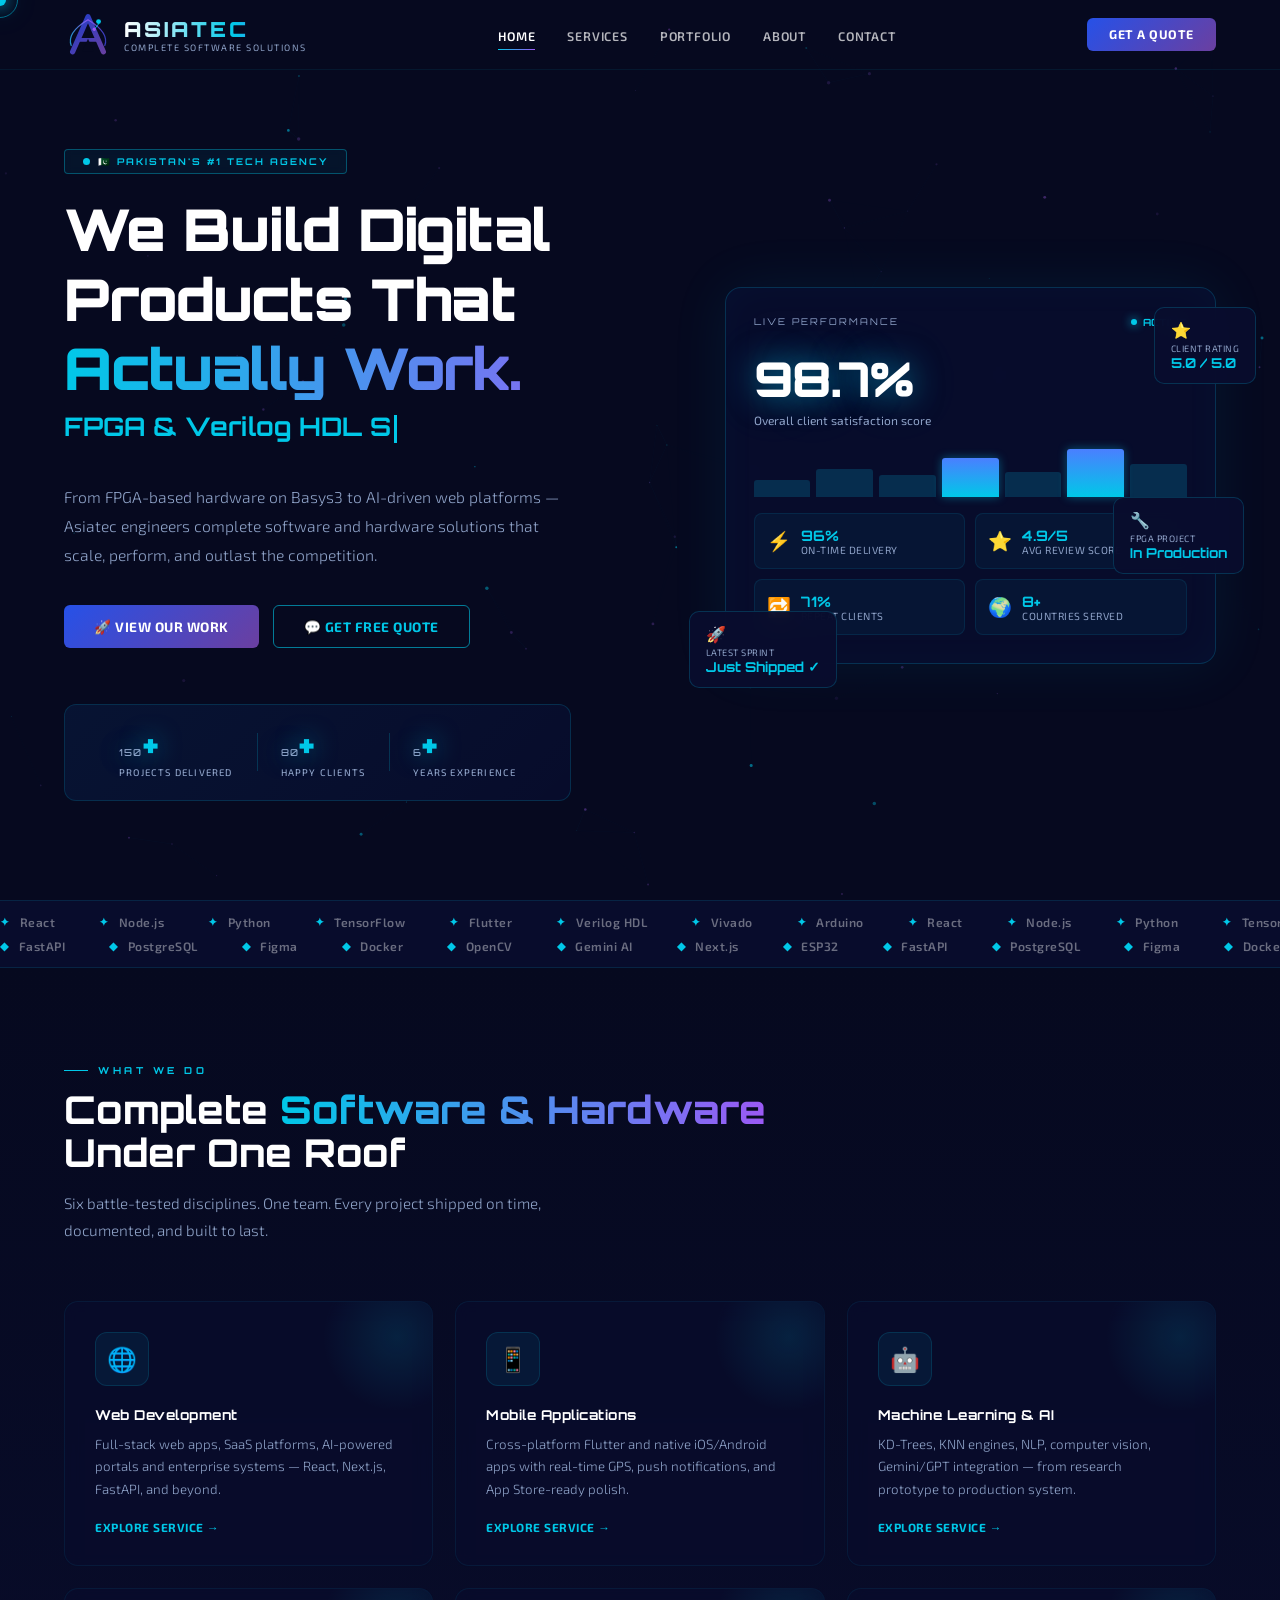
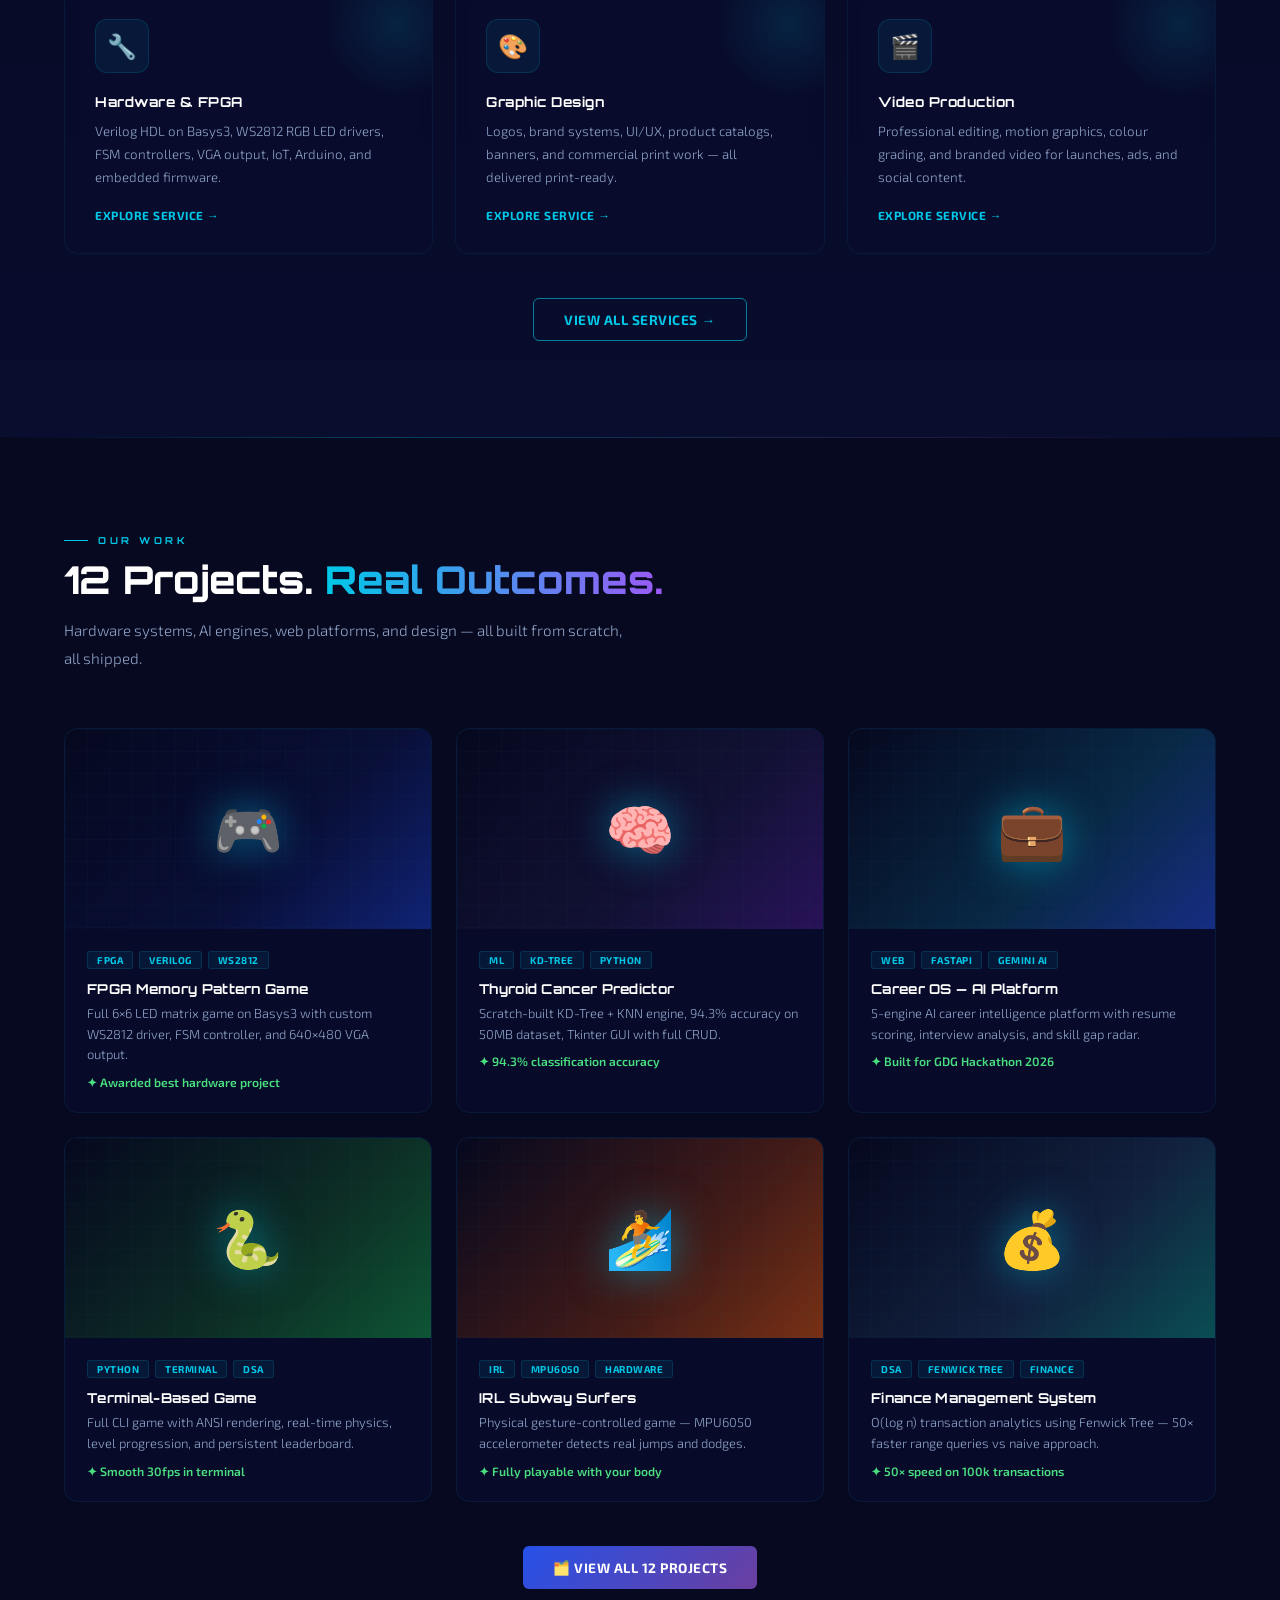
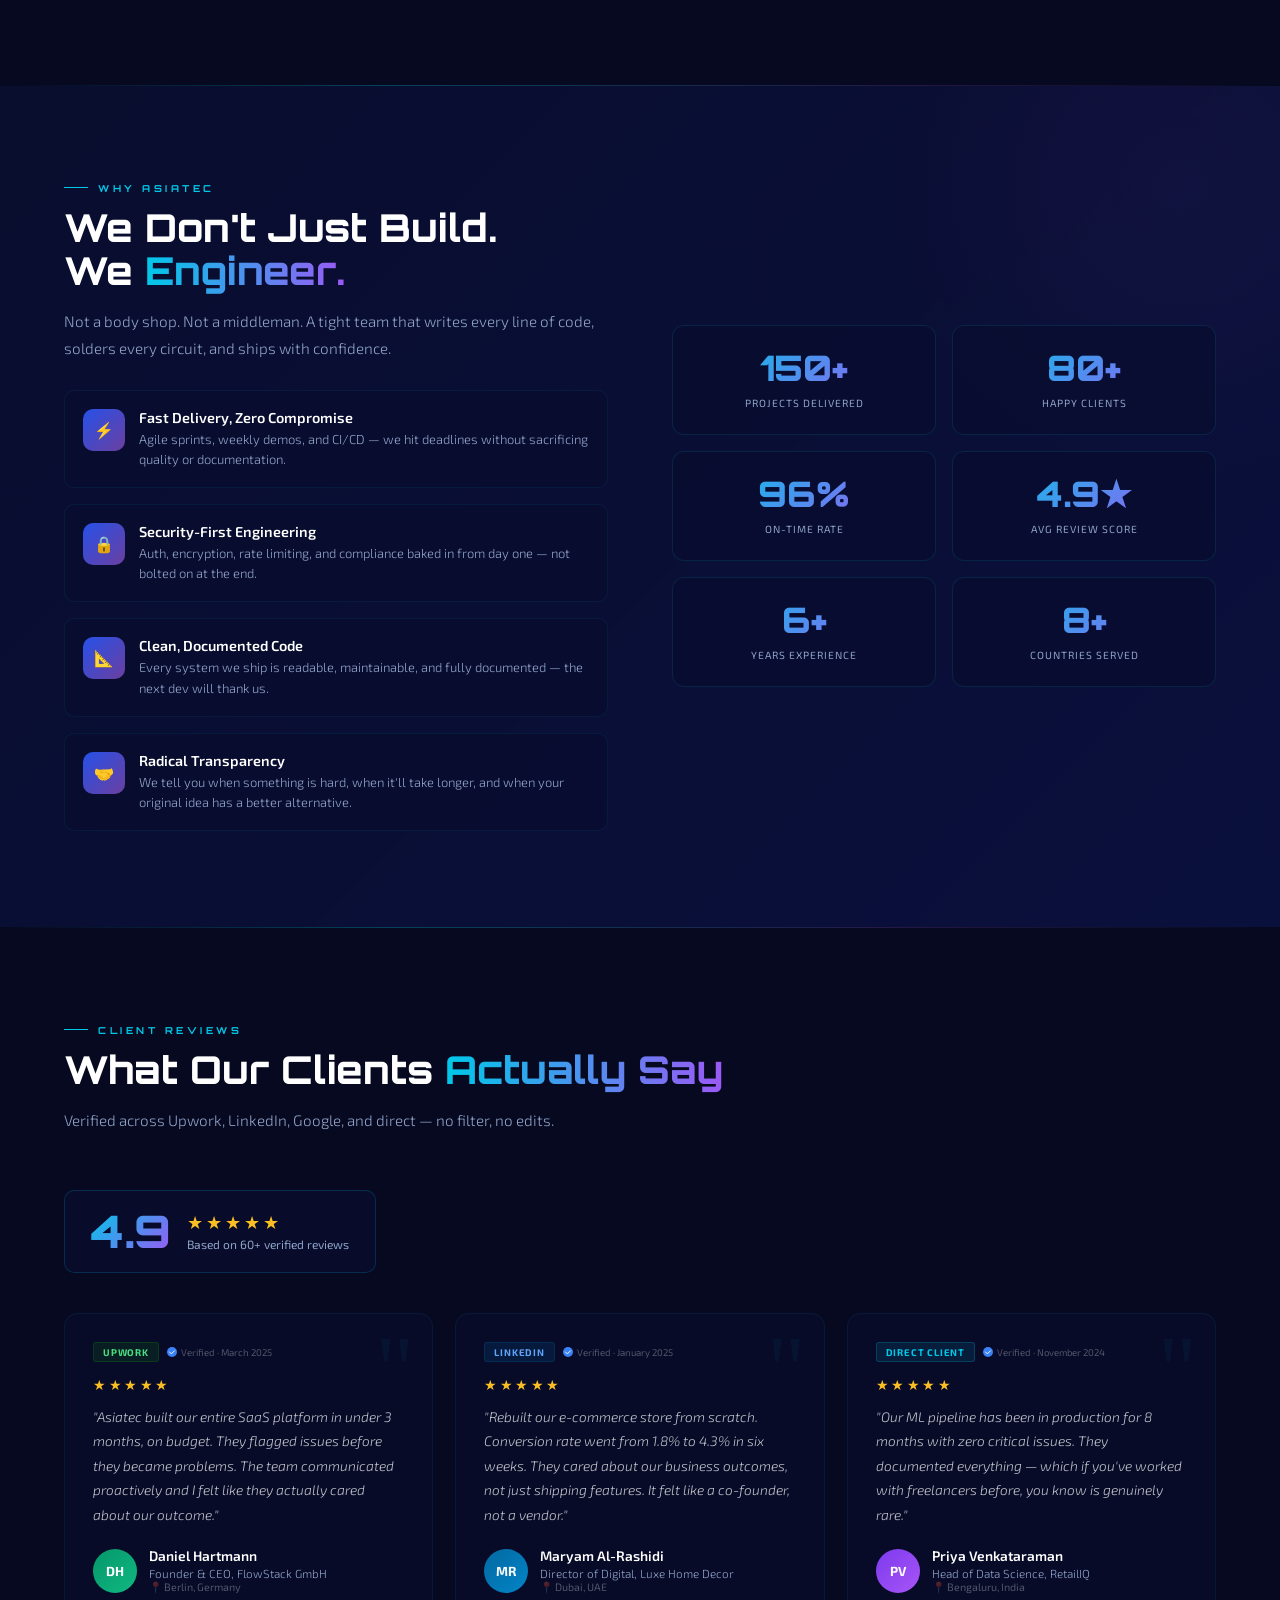
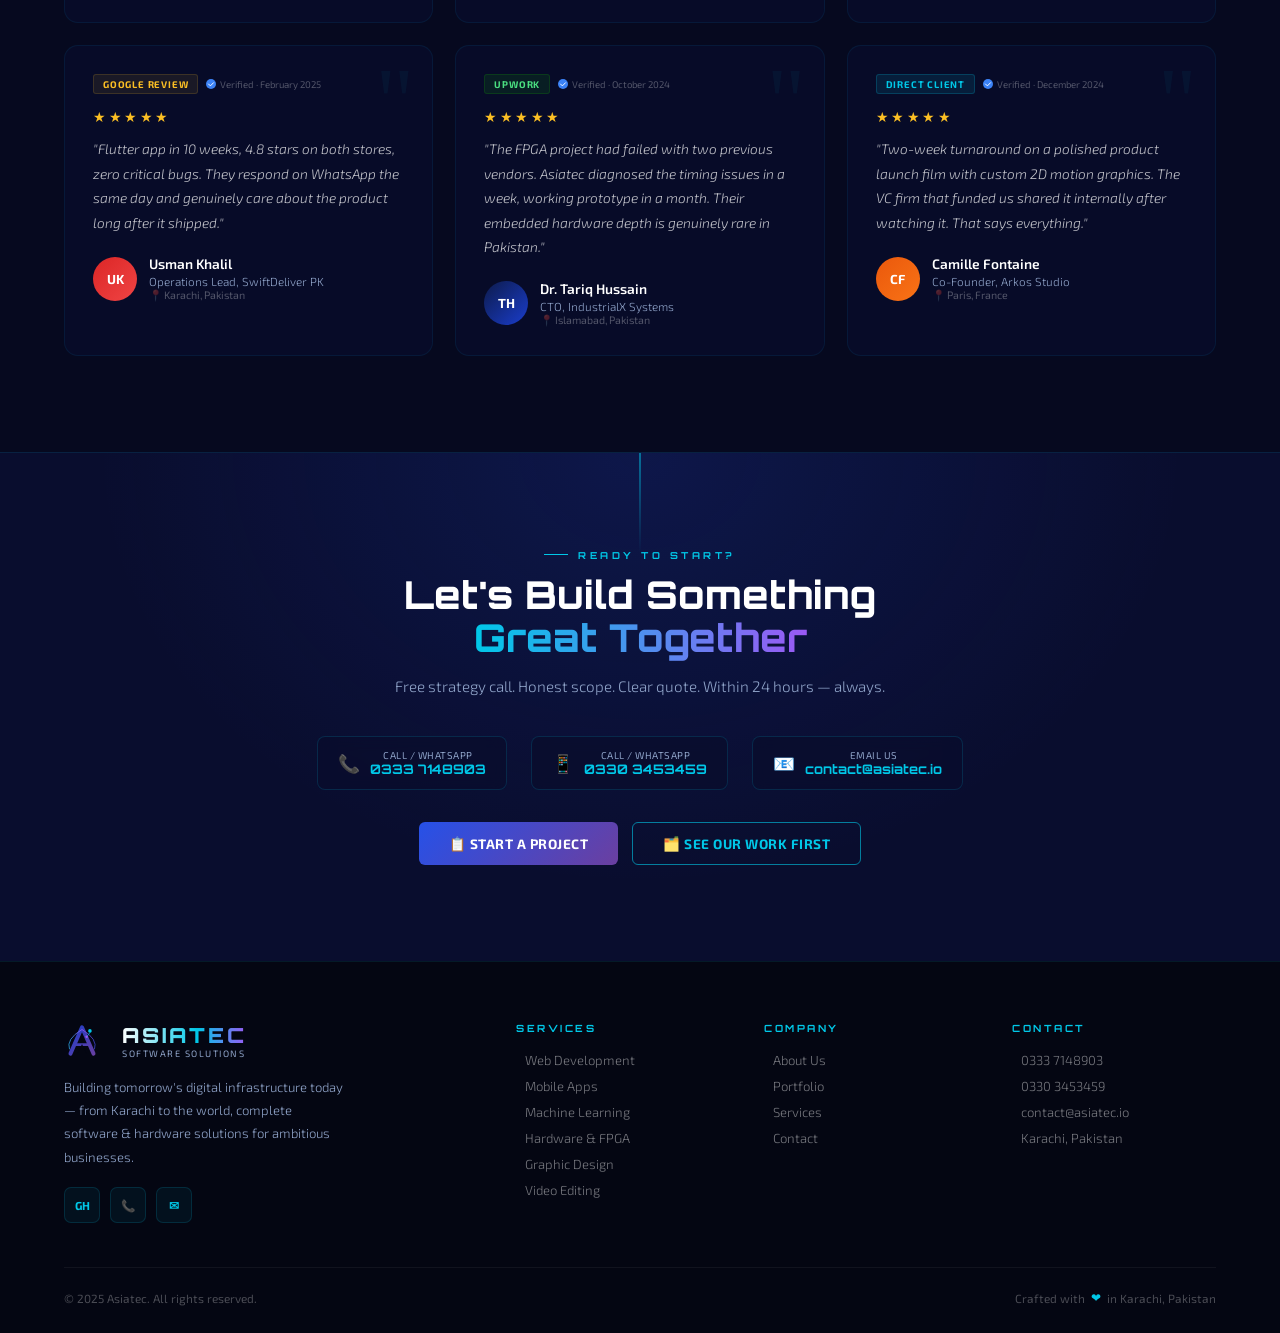
==== commit fd2faa44: "Update index.html" ====
--- a/index.html
+++ b/index.html
@@ -3,346 +3,619 @@
 <head>
 <meta charset="UTF-8"/><meta name="viewport" content="width=device-width,initial-scale=1.0"/>
 <title>Asiatec — Complete Software Solutions</title>
-<link rel="stylesheet" href="style.css"/>
+<link rel="preconnect" href="https://fonts.googleapis.com">
+<link rel="preconnect" href="https://fonts.gstatic.com" crossorigin>
+<link href="https://fonts.googleapis.com/css2?family=Orbitron:wght@400;600;700;800;900&family=Exo+2:wght@300;400;500;600;700&display=swap" rel="stylesheet">
 <style>
-/* ── HOME SPECIFIC ── */
-.hero-home{min-height:100vh;display:grid;grid-template-columns:1fr 1fr;align-items:center;gap:60px;padding:110px 5% 60px;position:relative;overflow:hidden;background:radial-gradient(ellipse at 65% 25%,rgba(26,61,204,.2) 0%,transparent 55%),radial-gradient(ellipse at 15% 75%,rgba(107,63,160,.16) 0%,transparent 50%),var(--bg)}
-.hero-home::after{content:'';position:absolute;inset:0;background-image:linear-gradient(rgba(0,200,232,.025) 1px,transparent 1px),linear-gradient(90deg,rgba(0,200,232,.025) 1px,transparent 1px);background-size:50px 50px;pointer-events:none}
-.hero-eyebrow{display:inline-flex;align-items:center;gap:8px;border:1px solid rgba(0,200,232,.3);background:rgba(0,200,232,.06);padding:5px 16px;border-radius:4px;font-family:var(--font-head);font-size:.62rem;font-weight:700;letter-spacing:2px;color:var(--cyan);text-transform:uppercase;margin-bottom:22px;animation:fadeUp .6s both}
-.hero-eyebrow::before{content:'';width:6px;height:6px;border-radius:50%;background:var(--cyan);animation:blink 2s infinite}
-@keyframes blink{0%,100%{opacity:1;box-shadow:0 0 6px var(--cyan)}50%{opacity:.3;box-shadow:none}}
-.hero-home h1{font-family:var(--font-head);font-weight:900;font-size:clamp(2.2rem,4.5vw,3.6rem);line-height:1.08;letter-spacing:-1px;color:var(--white);margin-bottom:22px;animation:fadeUp .7s .1s both}
-.hero-home h1 .asia{color:#fff}.hero-home h1 .tec{background:linear-gradient(90deg,var(--cyan),var(--purple2));-webkit-background-clip:text;-webkit-text-fill-color:transparent;background-clip:text}
-.hero-desc{font-size:1.02rem;color:var(--grey);line-height:1.8;max-width:480px;margin-bottom:36px;animation:fadeUp .7s .2s both;font-weight:300}
-.hero-btns{display:flex;gap:14px;flex-wrap:wrap;animation:fadeUp .7s .3s both}
-.hero-stats-row{display:flex;gap:0;margin-top:52px;animation:fadeUp .7s .4s both;background:rgba(13,22,80,.6);border:1px solid rgba(0,200,232,.15);border-radius:10px;padding:20px 28px;width:fit-content;backdrop-filter:blur(8px)}
-.hstat{display:flex;flex-direction:column;padding:0 24px;position:relative}
-.hstat+.hstat::before{content:'';position:absolute;left:0;top:50%;transform:translateY(-50%);height:36px;width:1px;background:rgba(0,200,232,.2)}
-.hstat strong{font-family:var(--font-head);font-size:2rem;font-weight:900;color:var(--cyan);letter-spacing:-1px;line-height:1;text-shadow:0 0 20px rgba(0,200,232,.5)}
-.hstat span{font-size:.62rem;color:var(--grey);text-transform:uppercase;letter-spacing:1px;font-weight:500;margin-top:4px}
+*,*::before,*::after{box-sizing:border-box;margin:0;padding:0}
+:root{
+  --bg:#06091f;--bg2:#090d2e;
+  --blue:#1a3dcc;--blue2:#2651e8;--blue3:#4a7fff;
+  --purple:#6b3fa0;--purple2:#9b59f5;
+  --cyan:#00c8e8;--cyan2:#40e0ff;
+  --grey:#8fa3c8;--grey2:#b8cce8;
+  --fh:'Orbitron',monospace;--fb:'Exo 2',sans-serif;
+}
+html{scroll-behavior:smooth}
+body{font-family:var(--fb);background:var(--bg);color:#fff;overflow-x:hidden;cursor:none}
+/* CUSTOM CURSOR */
+#cur{position:fixed;width:12px;height:12px;background:var(--cyan);border-radius:50%;pointer-events:none;z-index:9999;transform:translate(-50%,-50%);transition:width .2s,height .2s,background .2s;box-shadow:0 0 16px var(--cyan),0 0 32px rgba(0,200,232,.4)}
+#cur2{position:fixed;width:36px;height:36px;border:1.5px solid rgba(0,200,232,.5);border-radius:50%;pointer-events:none;z-index:9998;transform:translate(-50%,-50%);transition:all .12s ease;backdrop-filter:blur(0)}
+body:has(a:hover) #cur,body:has(button:hover) #cur{width:20px;height:20px;background:var(--purple2)}
+/* CANVAS */
+#bg-canvas{position:fixed;inset:0;z-index:0;pointer-events:none}
+/* NAV */
+nav{position:fixed;top:0;left:0;width:100%;z-index:999;height:70px;display:flex;align-items:center;padding:0 5%;justify-content:space-between;transition:all .4s;border-bottom:1px solid rgba(0,200,232,.08)}
+nav.sc{background:rgba(6,9,31,.96);backdrop-filter:blur(20px);border-bottom-color:rgba(0,200,232,.2);box-shadow:0 4px 40px rgba(0,0,0,.5)}
+.nlogo{display:flex;align-items:center;gap:12px;text-decoration:none}
+.nlt .nm{font-family:var(--fh);font-size:1.3rem;font-weight:900;letter-spacing:3px;background:linear-gradient(90deg,#fff 0%,var(--cyan) 60%,var(--purple2) 100%);-webkit-background-clip:text;-webkit-text-fill-color:transparent;background-clip:text}
+.nlt .ns{font-size:.58rem;color:var(--grey);letter-spacing:1.5px;text-transform:uppercase}
+.nl{display:flex;gap:32px;list-style:none}
+.nl a{font-size:.78rem;font-weight:600;color:rgba(255,255,255,.7);text-decoration:none;letter-spacing:.8px;text-transform:uppercase;position:relative;transition:color .2s;padding:4px 0}
+.nl a::after{content:'';position:absolute;bottom:-2px;left:0;width:0;height:1px;background:linear-gradient(90deg,var(--cyan),var(--purple2));transition:width .3s}
+.nl a:hover,.nl a.on{color:#fff}
+.nl a:hover::after,.nl a.on::after{width:100%}
+.ncta{background:linear-gradient(135deg,var(--blue2),var(--purple));color:#fff;padding:9px 22px;border-radius:6px;font-size:.78rem;font-weight:700;cursor:pointer;transition:all .3s;font-family:var(--fb);letter-spacing:.5px;text-decoration:none;text-transform:uppercase;display:inline-block;border:none;position:relative;overflow:hidden}
+.ncta::before{content:'';position:absolute;inset:0;background:linear-gradient(135deg,var(--cyan),var(--purple2));opacity:0;transition:opacity .3s}
+.ncta:hover::before{opacity:1}
+.ncta span{position:relative;z-index:1}
+.hbg{display:none;flex-direction:column;gap:5px;cursor:none;background:none;border:none;padding:4px}
+.hbg span{width:24px;height:2px;background:var(--cyan);border-radius:2px;display:block;transition:all .3s}
+.mob{display:none;flex-direction:column;background:rgba(6,9,31,.99);backdrop-filter:blur(20px);position:fixed;top:70px;left:0;width:100%;padding:20px 5% 28px;border-bottom:1px solid rgba(0,200,232,.15);z-index:998}
+.mob a{padding:14px 0;color:rgba(255,255,255,.75);text-decoration:none;font-weight:600;border-bottom:1px solid rgba(255,255,255,.04);font-size:.88rem;text-transform:uppercase;letter-spacing:.5px;display:block;transition:color .2s}
+.mob a:hover{color:var(--cyan)}
+.mob .ncta{margin-top:16px;text-align:center;display:block}
+.mob.open{display:flex}
+
+/* HERO */
+.hero{min-height:100vh;display:grid;grid-template-columns:1.1fr .9fr;align-items:center;gap:60px;padding:110px 5% 60px;position:relative;z-index:1}
+/* ANIMATED BADGE */
+.badge{display:inline-flex;align-items:center;gap:8px;border:1px solid rgba(0,200,232,.35);background:rgba(0,200,232,.06);padding:6px 18px;border-radius:4px;font-family:var(--fh);font-size:.58rem;font-weight:700;letter-spacing:2px;color:var(--cyan);text-transform:uppercase;margin-bottom:24px;animation:fadeUp .6s both;backdrop-filter:blur(4px)}
+.badge-dot{width:7px;height:7px;border-radius:50%;background:var(--cyan);animation:pulse-glow 1.8s infinite}
+@keyframes pulse-glow{0%,100%{box-shadow:0 0 0 0 rgba(0,200,232,.6)}70%{box-shadow:0 0 0 8px rgba(0,200,232,0)}}
+/* HERO TITLE */
+.hero h1{font-family:var(--fh);font-weight:900;font-size:clamp(2rem,4.5vw,3.8rem);line-height:1.1;letter-spacing:-1px;color:#fff;margin-bottom:10px;animation:fadeUp .7s .1s both}
+.hero h1 .line2{display:block;margin-top:6px}
+.hero h1 .hl{background:linear-gradient(90deg,var(--cyan),var(--purple2));-webkit-background-clip:text;-webkit-text-fill-color:transparent;background-clip:text;position:relative}
+/* TYPED TEXT */
+.typed-wrap{font-family:var(--fh);font-size:clamp(1rem,2.2vw,1.6rem);font-weight:700;color:var(--cyan);margin-bottom:22px;min-height:2em;animation:fadeUp .7s .15s both}
+.typed-cursor{display:inline-block;width:3px;height:1.1em;background:var(--cyan);margin-left:3px;animation:blink-cur .75s infinite;vertical-align:middle}
+@keyframes blink-cur{0%,100%{opacity:1}50%{opacity:0}}
+.hdesc{font-size:.98rem;color:var(--grey);line-height:1.82;max-width:500px;margin-bottom:36px;animation:fadeUp .7s .2s both;font-weight:300}
+.hbtns{display:flex;gap:14px;flex-wrap:wrap;animation:fadeUp .7s .25s both}
+.bsolid{display:inline-flex;align-items:center;gap:8px;background:linear-gradient(135deg,var(--blue2),var(--purple));color:#fff;padding:13px 30px;border-radius:6px;font-size:.85rem;font-weight:700;text-decoration:none;transition:all .3s;letter-spacing:.5px;text-transform:uppercase;position:relative;overflow:hidden}
+.bsolid::before{content:'';position:absolute;inset:0;background:linear-gradient(135deg,var(--cyan),var(--purple2));opacity:0;transition:opacity .3s}
+.bsolid:hover::before{opacity:1}
+.bsolid span{position:relative;z-index:1}
+.bsolid:hover{transform:translateY(-3px);box-shadow:0 12px 32px rgba(38,81,232,.5)}
+.bcyber{display:inline-flex;align-items:center;gap:8px;background:transparent;border:1.5px solid rgba(0,200,232,.6);color:var(--cyan);padding:12px 30px;border-radius:6px;font-size:.85rem;font-weight:700;text-decoration:none;transition:all .3s;letter-spacing:.5px;text-transform:uppercase;position:relative;overflow:hidden}
+.bcyber::before{content:'';position:absolute;inset:0;background:rgba(0,200,232,.08);opacity:0;transition:opacity .3s}
+.bcyber:hover::before{opacity:1}
+.bcyber:hover{border-color:var(--cyan);color:#fff;transform:translateY(-3px);box-shadow:0 0 24px rgba(0,200,232,.3)}
+
+/* STATS */
+.stats{display:flex;gap:0;margin-top:56px;animation:fadeUp .7s .35s both;background:rgba(9,13,46,.85);border:1px solid rgba(0,200,232,.18);border-radius:12px;padding:22px 30px;width:fit-content;backdrop-filter:blur(12px);position:relative;overflow:hidden}
+.stats::before{content:'';position:absolute;inset:0;background:linear-gradient(135deg,rgba(0,200,232,.04),transparent);pointer-events:none}
+.stt{display:flex;flex-direction:column;padding:0 24px;position:relative}
+.stt+.stt::before{content:'';position:absolute;left:0;top:50%;transform:translateY(-50%);height:38px;width:1px;background:rgba(0,200,232,.2)}
+.stt strong{font-family:var(--fh);font-size:2.1rem;font-weight:900;color:var(--cyan);letter-spacing:-1px;line-height:1;text-shadow:0 0 24px rgba(0,200,232,.6)}
+.stt span{font-size:.6rem;color:var(--grey);text-transform:uppercase;letter-spacing:1.2px;font-weight:500;margin-top:5px}
 
 /* HERO VISUAL */
-.hero-vis{position:relative;animation:fadeUp .8s .15s both}
-.hv-card{background:rgba(9,13,46,.85);border:1px solid rgba(0,200,232,.2);border-radius:14px;padding:28px;backdrop-filter:blur(10px);box-shadow:0 0 40px rgba(0,200,232,.08)}
-.hv-top{display:flex;justify-content:space-between;align-items:center;margin-bottom:22px}
-.hv-label{font-family:var(--font-head);font-size:.6rem;letter-spacing:2px;text-transform:uppercase;color:var(--grey)}
-.hv-live{display:flex;align-items:center;gap:5px;font-size:.65rem;font-weight:700;color:var(--cyan)}
-.hv-live::before{content:'';width:6px;height:6px;border-radius:50%;background:var(--cyan);box-shadow:0 0 8px var(--cyan);animation:blink 1.5s infinite}
-.hv-metric{font-family:var(--font-head);font-size:3rem;font-weight:900;color:#fff;text-shadow:0 0 30px rgba(0,200,232,.4);margin-bottom:4px}
-.hv-sub{font-size:.76rem;color:var(--grey);margin-bottom:22px}
-.hv-bars{display:flex;gap:5px;align-items:flex-end;height:44px}
-.hv-bar{flex:1;background:rgba(0,200,232,.15);border-radius:3px;animation:growB 1.4s ease both}
-.hv-bar.hi{background:linear-gradient(to top,var(--cyan),var(--blue3));box-shadow:0 0 8px rgba(0,200,232,.4)}
-.hv-bar:nth-child(1){height:35%;animation-delay:.1s}.hv-bar:nth-child(2){height:60%;animation-delay:.2s}.hv-bar:nth-child(3){height:45%;animation-delay:.3s}.hv-bar:nth-child(4){height:78%;animation-delay:.4s}.hv-bar:nth-child(5){height:55%;animation-delay:.5s}.hv-bar:nth-child(6){height:100%;animation-delay:.6s}.hv-bar:nth-child(7){height:70%;animation-delay:.7s}
+.hvis{position:relative;animation:fadeUp .8s .1s both}
+.hvc{background:rgba(9,13,46,.88);border:1px solid rgba(0,200,232,.2);border-radius:16px;padding:28px;backdrop-filter:blur(12px);box-shadow:0 0 60px rgba(0,200,232,.08),inset 0 0 40px rgba(0,200,232,.03);position:relative;overflow:hidden}
+.hvc::before{content:'';position:absolute;top:-1px;left:20%;right:20%;height:1px;background:linear-gradient(90deg,transparent,var(--cyan),transparent)}
+.hvtop{display:flex;justify-content:space-between;align-items:center;margin-bottom:20px}
+.hvl{font-family:var(--fh);font-size:.58rem;letter-spacing:2px;text-transform:uppercase;color:var(--grey)}
+.hvlive{display:flex;align-items:center;gap:6px;font-size:.62rem;font-weight:700;color:var(--cyan);font-family:var(--fh)}
+.hvlive::before{content:'';width:6px;height:6px;border-radius:50%;background:var(--cyan);box-shadow:0 0 10px var(--cyan);animation:pulse-glow 1.5s infinite}
+.hvm{font-family:var(--fh);font-size:3rem;font-weight:900;color:#fff;text-shadow:0 0 30px rgba(0,200,232,.5),0 0 60px rgba(0,200,232,.2);margin-bottom:4px;letter-spacing:-2px}
+.hvs{font-size:.75rem;color:var(--grey);margin-bottom:22px}
+.hvbars{display:flex;gap:6px;align-items:flex-end;height:48px}
+.hvbar{flex:1;border-radius:3px 3px 0 0;animation:growB 1.6s ease both;position:relative}
+.hvbar.lo{background:rgba(0,200,232,.18)}
+.hvbar.hi{background:linear-gradient(to top,var(--cyan),var(--blue3));box-shadow:0 0 10px rgba(0,200,232,.4)}
+.hvbar:nth-child(1){height:35%;animation-delay:.1s}.hvbar:nth-child(2){height:58%;animation-delay:.2s}.hvbar:nth-child(3){height:44%;animation-delay:.3s}.hvbar:nth-child(4){height:80%;animation-delay:.4s}.hvbar:nth-child(5){height:52%;animation-delay:.5s}.hvbar:nth-child(6){height:100%;animation-delay:.6s}.hvbar:nth-child(7){height:68%;animation-delay:.7s}
 @keyframes growB{from{transform:scaleY(0);transform-origin:bottom}to{transform:scaleY(1)}}
-.fc{position:absolute;background:rgba(9,13,46,.95);border:1px solid rgba(0,200,232,.2);border-radius:10px;padding:13px 16px;animation:floatA 4s ease-in-out infinite;backdrop-filter:blur(10px)}
-.fc.a{bottom:-20px;left:-30px;animation-delay:0s}.fc.b{top:30px;right:-35px;animation-delay:1.3s}.fc.c{bottom:80px;right:-20px;animation-delay:2.2s}
-@keyframes floatA{0%,100%{transform:translateY(0)}50%{transform:translateY(-9px)}}
-.fc .fc-ico{font-size:1.1rem;margin-bottom:4px}.fc .fc-l{font-size:.62rem;color:var(--grey);text-transform:uppercase;letter-spacing:.5px}.fc .fc-v{font-family:var(--font-head);font-weight:700;font-size:.9rem;color:var(--cyan)}
-
-/* SERVICES SECTION */
-#services{background:var(--bg2)}
-.srv-grid{display:grid;grid-template-columns:repeat(auto-fit,minmax(280px,1fr));gap:20px}
-.srv-card{background:rgba(9,13,46,.7);border:1px solid rgba(0,200,232,.1);border-radius:var(--r);padding:30px;position:relative;overflow:hidden;transition:all .3s;cursor:pointer}
-.srv-card::before{content:'';position:absolute;bottom:0;left:0;right:0;height:2px;background:linear-gradient(90deg,var(--cyan),var(--purple2));transform:scaleX(0);transform-origin:left;transition:transform .35s}
-.srv-card:hover{border-color:rgba(0,200,232,.35);box-shadow:0 0 30px rgba(0,200,232,.1);transform:translateY(-5px)}
-.srv-card:hover::before{transform:scaleX(1)}
-.srv-ico{width:52px;height:52px;border-radius:10px;background:rgba(0,200,232,.08);border:1px solid rgba(0,200,232,.15);display:flex;align-items:center;justify-content:center;font-size:1.4rem;margin-bottom:18px}
-.srv-title{font-family:var(--font-head);font-weight:700;font-size:.9rem;letter-spacing:.5px;color:var(--white);margin-bottom:10px}
-.srv-desc{font-size:.84rem;color:var(--grey);line-height:1.65;font-weight:300}
-.srv-link{margin-top:18px;font-size:.76rem;font-weight:700;color:var(--cyan);letter-spacing:.5px;text-transform:uppercase;display:flex;align-items:center;gap:5px;text-decoration:none;transition:gap .2s}
-.srv-card:hover .srv-link{gap:10px}
-
-/* PORTFOLIO PREVIEW */
-#portfolio-preview{background:var(--bg)}
-.port-grid{display:grid;grid-template-columns:repeat(auto-fit,minmax(300px,1fr));gap:22px}
-.port-card{border-radius:var(--r);overflow:hidden;background:rgba(9,13,46,.7);border:1px solid rgba(0,200,232,.1);transition:all .3s;cursor:pointer}
-.port-card:hover{border-color:rgba(0,200,232,.35);box-shadow:0 0 30px rgba(0,200,232,.1);transform:translateY(-5px)}
-.port-thumb{height:190px;display:flex;align-items:center;justify-content:center;font-size:3.2rem;position:relative;overflow:hidden}
-.port-thumb .pt-grid{position:absolute;inset:0;background-image:linear-gradient(rgba(0,200,232,.06) 1px,transparent 1px),linear-gradient(90deg,rgba(0,200,232,.06) 1px,transparent 1px);background-size:20px 20px}
-.port-thumb .pt-overlay{position:absolute;inset:0;background:rgba(6,9,31,.55)}
-.port-thumb span{position:relative;z-index:2}
-.port-body{padding:22px}
-.port-tags{display:flex;gap:7px;flex-wrap:wrap;margin-bottom:10px}
-.port-tag{font-size:.63rem;font-weight:700;text-transform:uppercase;letter-spacing:.5px;color:var(--cyan);background:rgba(0,200,232,.08);border:1px solid rgba(0,200,232,.15);padding:2px 9px;border-radius:3px}
-.port-title{font-family:var(--font-head);font-weight:700;font-size:.88rem;letter-spacing:.3px;color:var(--white);margin-bottom:6px}
-.port-desc{font-size:.82rem;color:var(--grey);font-weight:300;line-height:1.55}
-.port-hover{position:absolute;inset:0;background:rgba(6,9,31,.82);display:flex;align-items:center;justify-content:center;opacity:0;transition:opacity .3s}
-.port-card:hover .port-hover{opacity:1}
+/* METRIC CARDS below chart */
+.hv-metrics{display:grid;grid-template-columns:1fr 1fr;gap:10px;margin-top:16px}
+.hv-m{background:rgba(0,200,232,.05);border:1px solid rgba(0,200,232,.1);border-radius:8px;padding:12px;display:flex;align-items:center;gap:10px}
+.hv-m-ico{font-size:1.2rem}
+.hv-m-val{font-family:var(--fh);font-size:.9rem;font-weight:700;color:var(--cyan)}
+.hv-m-lbl{font-size:.65rem;color:var(--grey);text-transform:uppercase;letter-spacing:.5px}
+/* FLOATING CARDS */
+.fc{position:absolute;background:rgba(9,13,46,.95);border:1px solid rgba(0,200,232,.2);border-radius:10px;padding:12px 16px;backdrop-filter:blur(12px);animation:floatY 4s ease-in-out infinite;white-space:nowrap}
+.fc.a{bottom:-24px;left:-36px;animation-delay:0s}
+.fc.b{top:20px;right:-40px;animation-delay:1.4s}
+.fc.c{bottom:90px;right:-28px;animation-delay:2.5s}
+@keyframes floatY{0%,100%{transform:translateY(0) rotate(-.5deg)}50%{transform:translateY(-10px) rotate(.5deg)}}
+.fc .fi{font-size:1rem;margin-bottom:3px}.fc .fl{font-size:.58rem;color:var(--grey);text-transform:uppercase;letter-spacing:.5px}.fc .fv{font-family:var(--fh);font-weight:700;font-size:.85rem;color:var(--cyan)}
+
+/* MARQUEE */
+.mq-wrap{background:rgba(9,13,46,.95);border-top:1px solid rgba(0,200,232,.12);border-bottom:1px solid rgba(0,200,232,.12);padding:14px 0;overflow:hidden;position:relative;z-index:1}
+.mq-track{display:flex;gap:44px;animation:ticker 20s linear infinite;width:max-content}
+.mq-track2{display:flex;gap:44px;animation:ticker 20s linear infinite reverse;width:max-content;margin-top:10px}
+.mqi{display:flex;align-items:center;gap:10px;color:rgba(255,255,255,.4);font-size:.76rem;font-weight:600;white-space:nowrap;letter-spacing:.5px;transition:color .3s}
+.mqi:hover{color:var(--cyan)}
+.mqi .dot{color:var(--cyan);font-size:.7rem}
+@keyframes ticker{from{transform:translateX(0)}to{transform:translateX(-50%)}}
+@keyframes fadeUp{from{opacity:0;transform:translateY(28px)}to{opacity:1;transform:translateY(0)}}
+
+/* SECTIONS */
+section{padding:96px 5%;position:relative;z-index:1}
+.slbl{font-family:var(--fh);font-size:.6rem;font-weight:700;letter-spacing:3.5px;text-transform:uppercase;color:var(--cyan);margin-bottom:12px;display:flex;align-items:center;gap:10px}
+.slbl::before{content:'';width:24px;height:1px;background:var(--cyan);display:inline-block}
+.stitle{font-family:var(--fh);font-weight:800;font-size:clamp(1.7rem,3vw,2.7rem);line-height:1.12;color:#fff;margin-bottom:16px}
+.stitle .hl{background:linear-gradient(90deg,var(--cyan),var(--purple2));-webkit-background-clip:text;-webkit-text-fill-color:transparent;background-clip:text}
+.ssub{font-size:.95rem;color:var(--grey);line-height:1.8;max-width:560px;font-weight:300}
+.shead{margin-bottom:56px}
+.gline{height:1px;background:linear-gradient(90deg,transparent 0%,rgba(0,200,232,.3) 30%,rgba(107,63,160,.3) 70%,transparent 100%);position:relative;z-index:1}
+
+/* REVEAL ANIM */
+.rv{opacity:0;transform:translateY(32px);transition:opacity .7s cubic-bezier(.4,0,.2,1),transform .7s cubic-bezier(.4,0,.2,1)}
+.rv.vis{opacity:1;transform:translateY(0)}
+.rv-left{opacity:0;transform:translateX(-32px);transition:opacity .7s,transform .7s}
+.rv-left.vis{opacity:1;transform:translateX(0)}
+.rv-right{opacity:0;transform:translateX(32px);transition:opacity .7s,transform .7s}
+.rv-right.vis{opacity:1;transform:translateX(0)}
+
+/* SERVICES */
+#services{background:linear-gradient(180deg,var(--bg) 0%,var(--bg2) 100%)}
+.sgrid{display:grid;grid-template-columns:repeat(auto-fit,minmax(290px,1fr));gap:22px}
+.scard{background:rgba(9,13,46,.6);border:1px solid rgba(0,200,232,.08);border-radius:14px;padding:30px;position:relative;overflow:hidden;transition:all .4s cubic-bezier(.4,0,.2,1);cursor:none;backdrop-filter:blur(8px)}
+.scard-glow{position:absolute;width:150px;height:150px;border-radius:50%;background:radial-gradient(circle,rgba(0,200,232,.12),transparent 70%);top:-40px;right:-40px;transition:all .4s;pointer-events:none}
+.scard::after{content:'';position:absolute;bottom:0;left:0;right:0;height:2px;background:linear-gradient(90deg,var(--cyan),var(--purple2));transform:scaleX(0);transform-origin:left;transition:transform .4s cubic-bezier(.4,0,.2,1)}
+.scard:hover{border-color:rgba(0,200,232,.3);box-shadow:0 0 40px rgba(0,200,232,.08),0 20px 60px rgba(0,0,0,.3);transform:translateY(-7px)}
+.scard:hover::after{transform:scaleX(1)}
+.scard:hover .scard-glow{width:250px;height:250px;opacity:.8}
+.sico{width:54px;height:54px;border-radius:12px;background:rgba(0,200,232,.07);border:1px solid rgba(0,200,232,.15);display:flex;align-items:center;justify-content:center;font-size:1.5rem;margin-bottom:20px;transition:all .3s}
+.scard:hover .sico{background:rgba(0,200,232,.12);box-shadow:0 0 20px rgba(0,200,232,.2);transform:scale(1.08)}
+.stit{font-family:var(--fh);font-weight:700;font-size:.85rem;letter-spacing:.5px;color:#fff;margin-bottom:10px}
+.sdesc{font-size:.83rem;color:var(--grey);line-height:1.7;font-weight:300}
+.slink{margin-top:20px;font-size:.74rem;font-weight:700;color:var(--cyan);letter-spacing:.5px;text-transform:uppercase;display:flex;align-items:center;gap:6px;text-decoration:none;transition:gap .3s,color .2s}
+.scard:hover .slink{gap:12px}
+
+/* PORTFOLIO */
+#pport{background:var(--bg)}
+.pgrid{display:grid;grid-template-columns:repeat(auto-fit,minmax(320px,1fr));gap:24px}
+.pcard{border-radius:14px;overflow:hidden;background:rgba(9,13,46,.7);border:1px solid rgba(0,200,232,.08);transition:all .4s cubic-bezier(.4,0,.2,1);cursor:none;position:relative}
+.pcard::before{content:'';position:absolute;inset:0;background:linear-gradient(135deg,rgba(0,200,232,.04),rgba(107,63,160,.04));opacity:0;transition:opacity .4s;z-index:1;pointer-events:none}
+.pcard:hover{border-color:rgba(0,200,232,.3);box-shadow:0 0 40px rgba(0,200,232,.1),0 20px 60px rgba(0,0,0,.3);transform:translateY(-7px)}
+.pcard:hover::before{opacity:1}
+.pthumb{height:200px;display:flex;align-items:center;justify-content:center;font-size:3.5rem;position:relative;overflow:hidden}
+.ptgrid{position:absolute;inset:0;background-image:linear-gradient(rgba(0,200,232,.05) 1px,transparent 1px),linear-gradient(90deg,rgba(0,200,232,.05) 1px,transparent 1px);background-size:22px 22px;animation:grid-move 8s linear infinite}
+@keyframes grid-move{from{background-position:0 0}to{background-position:22px 22px}}
+.ptov{position:absolute;inset:0;background:rgba(6,9,31,.5)}
+.ptsp{position:relative;z-index:2;filter:drop-shadow(0 0 20px rgba(0,200,232,.5));transition:transform .3s}
+.pcard:hover .ptsp{transform:scale(1.15)}
+.phov{position:absolute;inset:0;background:rgba(6,9,31,.88);display:flex;align-items:center;justify-content:center;opacity:0;transition:opacity .35s;z-index:3}
+.pcard:hover .phov{opacity:1}
+.pbody{padding:22px;position:relative;z-index:2}
+.ptags{display:flex;gap:6px;flex-wrap:wrap;margin-bottom:11px}
+.ptag{font-size:.62rem;font-weight:700;text-transform:uppercase;letter-spacing:.5px;color:var(--cyan);background:rgba(0,200,232,.07);border:1px solid rgba(0,200,232,.15);padding:2px 9px;border-radius:3px}
+.ptitle{font-family:var(--fh);font-weight:700;font-size:.85rem;letter-spacing:.3px;color:#fff;margin-bottom:6px}
+.pdesc{font-size:.81rem;color:var(--grey);font-weight:300;line-height:1.6}
+.presult{margin-top:10px;font-size:.76rem;font-weight:600;color:#4ade80;display:flex;align-items:center;gap:5px}
+
+/* NUMBERS / WHY */
+#why{background:linear-gradient(135deg,var(--bg2) 0%,rgba(13,22,80,.6) 100%);position:relative;overflow:hidden}
+#why::before{content:'';position:absolute;top:-200px;right:-200px;width:600px;height:600px;background:radial-gradient(circle,rgba(107,63,160,.08),transparent 70%);border-radius:50%;pointer-events:none}
+.why-grid{display:grid;grid-template-columns:1fr 1fr;gap:64px;align-items:center}
+.why-num-grid{display:grid;grid-template-columns:1fr 1fr;gap:16px}
+.wnum{background:rgba(9,13,46,.7);border:1px solid rgba(0,200,232,.12);border-radius:12px;padding:24px;text-align:center;transition:all .4s;position:relative;overflow:hidden}
+.wnum::before{content:'';position:absolute;inset:0;background:linear-gradient(135deg,rgba(0,200,232,.04),transparent);opacity:0;transition:opacity .3s}
+.wnum:hover::before{opacity:1}
+.wnum:hover{border-color:rgba(0,200,232,.3);transform:translateY(-4px);box-shadow:0 0 30px rgba(0,200,232,.08)}
+.wnum strong{font-family:var(--fh);font-size:2.2rem;font-weight:900;display:block;background:linear-gradient(135deg,var(--cyan),var(--purple2));-webkit-background-clip:text;-webkit-text-fill-color:transparent;background-clip:text;text-shadow:none;line-height:1;margin-bottom:6px}
+.wnum span{font-size:.65rem;color:var(--grey);text-transform:uppercase;letter-spacing:1px}
+.why-features{display:flex;flex-direction:column;gap:16px;margin-top:28px}
+.wf{display:flex;gap:14px;align-items:flex-start;padding:18px;background:rgba(9,13,46,.6);border:1px solid rgba(0,200,232,.08);border-radius:10px;transition:all .3s}
+.wf:hover{border-color:rgba(0,200,232,.25);background:rgba(9,13,46,.8);transform:translateX(6px)}
+.wf-ico{width:42px;height:42px;min-width:42px;border-radius:10px;background:linear-gradient(135deg,var(--blue2),var(--purple));display:flex;align-items:center;justify-content:center;font-size:1rem}
+.wf-title{font-weight:600;font-size:.9rem;color:#fff;margin-bottom:3px}
+.wf-desc{font-size:.81rem;color:var(--grey);font-weight:300;line-height:1.55}
 
 /* TESTIMONIALS */
-#testimonials-home{background:var(--bg2)}
-.testi-grid{display:grid;grid-template-columns:repeat(auto-fit,minmax(320px,1fr));gap:20px}
-.t-card{background:rgba(9,13,46,.7);border:1px solid rgba(0,200,232,.1);border-radius:var(--r);padding:28px;position:relative;overflow:hidden;transition:all .3s}
-.t-card::before{content:'"';position:absolute;top:10px;right:18px;font-size:5rem;color:rgba(0,200,232,.06);font-family:Georgia,serif;line-height:1}
-.t-card:hover{border-color:rgba(0,200,232,.3);box-shadow:0 0 24px rgba(0,200,232,.08)}
-.t-plat{display:flex;align-items:center;gap:8px;margin-bottom:14px}
-.t-badge{font-size:.62rem;font-weight:700;letter-spacing:.8px;text-transform:uppercase;padding:2px 9px;border-radius:3px}
-.tb-up{background:rgba(20,168,0,.12);color:#4ade80;border:1px solid rgba(20,168,0,.2)}
-.tb-li{background:rgba(0,118,182,.15);color:#60a5fa;border:1px solid rgba(0,118,182,.2)}
-.tb-di{background:rgba(0,200,232,.1);color:var(--cyan);border:1px solid rgba(0,200,232,.2)}
-.tb-go{background:rgba(251,191,36,.08);color:#fbbf24;border:1px solid rgba(251,191,36,.15)}
-.t-ver{display:flex;align-items:center;gap:4px;font-size:.62rem;color:rgba(255,255,255,.3)}
-.t-stars{color:#fbbf24;font-size:.85rem;letter-spacing:2px;margin-bottom:12px}
-.t-text{font-size:.87rem;line-height:1.75;color:rgba(255,255,255,.75);font-weight:300;font-style:italic;margin-bottom:20px}
-.t-author{display:flex;align-items:center;gap:12px}
-.t-av{width:44px;height:44px;min-width:44px;border-radius:50%;display:flex;align-items:center;justify-content:center;font-weight:700;font-size:.85rem;color:#fff}
-.t-name{font-weight:600;font-size:.88rem;margin-bottom:2px}
-.t-role{font-size:.74rem;color:var(--grey);font-weight:300}
-.t-loc{font-size:.68rem;color:rgba(255,255,255,.3);font-weight:300}
-
-/* CTA SECTION */
-#cta-home{background:radial-gradient(ellipse at 50% 50%,rgba(26,61,204,.2),transparent 70%),var(--bg);text-align:center;padding:90px 5%;border-top:1px solid rgba(0,200,232,.1)}
-#cta-home h2{margin-bottom:16px;font-family:var(--font-head)}
-#cta-home .section-sub{margin:0 auto 36px}
-
-@keyframes fadeUp{from{opacity:0;transform:translateY(24px)}to{opacity:1;transform:translateY(0)}}
-@media(max-width:900px){.hero-home{grid-template-columns:1fr}.hero-vis{display:none}}
-@media(max-width:600px){.hero-stats-row{flex-direction:column;gap:16px;width:100%}.hstat{padding:10px 0}.hstat+.hstat::before{display:none}}
+#testis{background:var(--bg)}
+.tgrid{display:grid;grid-template-columns:repeat(auto-fit,minmax(320px,1fr));gap:22px}
+.tcard{background:rgba(9,13,46,.65);border:1px solid rgba(0,200,232,.08);border-radius:14px;padding:28px;position:relative;overflow:hidden;transition:all .4s cubic-bezier(.4,0,.2,1)}
+.tcard::before{content:'"';position:absolute;top:8px;right:18px;font-size:6rem;color:rgba(0,200,232,.05);font-family:Georgia,serif;line-height:1;pointer-events:none}
+.tcard:hover{border-color:rgba(0,200,232,.25);box-shadow:0 0 30px rgba(0,200,232,.07);transform:translateY(-5px)}
+.tbadge{font-size:.6rem;font-weight:700;letter-spacing:.8px;text-transform:uppercase;padding:3px 9px;border-radius:3px}
+.tup{background:rgba(20,168,0,.12);color:#4ade80;border:1px solid rgba(20,168,0,.2)}
+.tli{background:rgba(0,118,182,.15);color:#60a5fa;border:1px solid rgba(0,118,182,.2)}
+.tdi{background:rgba(0,200,232,.1);color:var(--cyan);border:1px solid rgba(0,200,232,.2)}
+.tgo{background:rgba(251,191,36,.08);color:#fbbf24;border:1px solid rgba(251,191,36,.15)}
+.tver{display:flex;align-items:center;gap:4px;font-size:.6rem;color:rgba(255,255,255,.3)}
+.tstars{color:#fbbf24;font-size:.85rem;letter-spacing:2.5px;margin:12px 0}
+.ttext{font-size:.86rem;line-height:1.78;color:rgba(255,255,255,.75);font-weight:300;font-style:italic;margin-bottom:20px}
+.tauthor{display:flex;align-items:center;gap:12px}
+.tav{width:44px;height:44px;min-width:44px;border-radius:50%;display:flex;align-items:center;justify-content:center;font-weight:700;font-size:.82rem;color:#fff}
+.tname{font-weight:600;font-size:.86rem;margin-bottom:2px}
+.trole{font-size:.73rem;color:var(--grey);font-weight:300}
+.tloc{font-size:.67rem;color:rgba(255,255,255,.3)}
+
+/* CTA */
+#cta{background:radial-gradient(ellipse at 50% 0%,rgba(38,81,232,.15) 0%,transparent 60%),var(--bg2);text-align:center;padding:96px 5%;border-top:1px solid rgba(0,200,232,.1);position:relative;overflow:hidden}
+#cta::before{content:'';position:absolute;top:0;left:50%;transform:translateX(-50%);width:1px;height:100px;background:linear-gradient(to bottom,var(--cyan),transparent)}
+.cta-inner{position:relative;z-index:1}
+
+/* CONTACT STRIP */
+.contact-strip{display:flex;justify-content:center;gap:24px;flex-wrap:wrap;margin-bottom:32px}
+.cstrip{display:flex;align-items:center;gap:10px;background:rgba(9,13,46,.8);border:1px solid rgba(0,200,232,.15);border-radius:8px;padding:12px 20px;backdrop-filter:blur(8px);transition:all .3s;text-decoration:none}
+.cstrip:hover{border-color:rgba(0,200,232,.4);box-shadow:0 0 20px rgba(0,200,232,.1);transform:translateY(-2px)}
+.cstrip-ico{font-size:1.1rem}
+.cstrip-lbl{font-size:.62rem;color:var(--grey);text-transform:uppercase;letter-spacing:.5px}
+.cstrip-val{font-family:var(--fh);font-size:.82rem;font-weight:700;color:var(--cyan)}
+
+/* FOOTER */
+footer{background:rgba(4,6,18,1);border-top:1px solid rgba(0,200,232,.1);padding:60px 5% 28px;position:relative;z-index:1}
+.fgrid{display:grid;grid-template-columns:2fr 1fr 1fr 1fr;gap:44px;margin-bottom:44px}
+.fbrand p{font-size:.82rem;color:var(--grey);line-height:1.78;margin-top:14px;font-weight:300;max-width:280px}
+.fsoc{display:flex;gap:10px;margin-top:18px}
+.fsocbtn{width:36px;height:36px;border-radius:7px;background:rgba(0,200,232,.06);border:1px solid rgba(0,200,232,.15);display:flex;align-items:center;justify-content:center;font-size:.72rem;color:var(--cyan);text-decoration:none;transition:all .3s;font-weight:700}
+.fsocbtn:hover{background:var(--cyan);color:var(--bg);box-shadow:0 0 16px rgba(0,200,232,.4);transform:translateY(-2px)}
+.fcol h4{font-family:var(--fh);font-weight:700;font-size:.62rem;letter-spacing:2.5px;text-transform:uppercase;margin-bottom:18px;color:var(--cyan)}
+.fcol ul{list-style:none;display:flex;flex-direction:column;gap:10px}
+.fcol ul a{font-size:.82rem;color:rgba(255,255,255,.45);text-decoration:none;transition:all .2s;font-weight:300;display:flex;align-items:center;gap:6px}
+.fcol ul a::before{content:'›';color:var(--cyan);opacity:0;transition:opacity .2s,transform .2s;transform:translateX(-4px)}
+.fcol ul a:hover{color:var(--cyan);padding-left:4px}
+.fcol ul a:hover::before{opacity:1;transform:translateX(0)}
+.fbot{border-top:1px solid rgba(255,255,255,.05);padding-top:22px;display:flex;justify-content:space-between;align-items:center;font-size:.74rem;color:rgba(255,255,255,.28)}
+.fbot span{display:flex;align-items:center;gap:6px}
+
+@media(max-width:960px){
+  .hero,.why-grid{grid-template-columns:1fr}
+  .hvis{display:none}
+  .nl,.ncta{display:none}.hbg{display:flex}
+  .fgrid{grid-template-columns:1fr 1fr}
+}
+@media(max-width:600px){
+  .stats{flex-direction:column;width:100%}.stt{padding:12px 0}.stt+.stt::before{display:none}
+  .fgrid{grid-template-columns:1fr}
+  .why-num-grid{grid-template-columns:1fr 1fr}
+  .contact-strip{flex-direction:column;align-items:center}
+}
 </style>
 </head>
 <body>
+
+<!-- CURSOR -->
+<div id="cur"></div>
+<div id="cur2"></div>
+
+<!-- PARTICLE CANVAS -->
+<canvas id="bg-canvas"></canvas>
+
 <!-- NAV -->
 <nav id="nav">
-  <a href="index.html" class="nav-logo">
-    <svg class="nav-logo-svg" viewBox="0 0 42 42" fill="none">
-      <defs><linearGradient id="lg" x1="0" y1="0" x2="42" y2="42" gradientUnits="userSpaceOnUse"><stop offset="0%" stop-color="#2651e8"/><stop offset="100%" stop-color="#6b3fa0"/></linearGradient></defs>
-      <path d="M8 35L21 7L34 35" stroke="url(#lg)" stroke-width="4.5" stroke-linecap="round" stroke-linejoin="round" fill="none"/>
-      <path d="M13 27L29 27" stroke="url(#lg)" stroke-width="3" stroke-linecap="round"/>
-      <ellipse cx="21" cy="23" rx="13" ry="5.5" stroke="url(#lg)" stroke-width="1.8" fill="none" opacity=".6"/>
-      <circle cx="29" cy="11" r="2.2" fill="#00c8e8"/>
-      <circle cx="25" cy="15" r="1.5" fill="#6b3fa0"/>
+  <a href="index.html" class="nlogo">
+    <svg width="48" height="48" viewBox="0 0 100 100" fill="none">
+      <defs>
+        <linearGradient id="aG" x1="10" y1="10" x2="90" y2="90" gradientUnits="userSpaceOnUse">
+          <stop offset="0%" stop-color="#1a3dcc"/><stop offset="100%" stop-color="#6b3fa0"/>
+        </linearGradient>
+        <linearGradient id="arcG" x1="0" y1="50" x2="100" y2="50" gradientUnits="userSpaceOnUse">
+          <stop offset="0%" stop-color="#00c8e8"/><stop offset="50%" stop-color="#9b59f5"/><stop offset="100%" stop-color="#1a3dcc"/>
+        </linearGradient>
+      </defs>
+      <path d="M18 85L50 12L82 85" stroke="url(#aG)" stroke-width="11" stroke-linecap="round" stroke-linejoin="round" fill="none"/>
+      <path d="M30 60L70 60" stroke="url(#aG)" stroke-width="8" stroke-linecap="round"/>
+      <path d="M38 85L50 58L62 85" fill="#06091f"/>
+      <path d="M15 72Q5 45 50 18Q95 45 85 72" stroke="url(#arcG)" stroke-width="2.5" fill="none" stroke-linecap="round" opacity=".85"/>
+      <circle cx="72" cy="22" r="5" fill="#00c8e8"/>
+      <line x1="72" y1="27" x2="65" y2="36" stroke="#00c8e8" stroke-width="1.8" stroke-linecap="round"/>
+      <circle cx="63" cy="38" r="3.5" fill="#9b59f5"/>
     </svg>
-    <div class="nav-logo-text"><div class="name">ASIATEC</div><div class="sub">Software Solutions</div></div>
+    <div class="nlt"><div class="nm">ASIATEC</div><div class="ns">Complete Software Solutions</div></div>
   </a>
-  <ul class="nav-links">
-    <li><a href="index.html" class="active">Home</a></li>
+  <ul class="nl">
+    <li><a href="index.html" class="on">Home</a></li>
     <li><a href="services.html">Services</a></li>
     <li><a href="portfolio.html">Portfolio</a></li>
-    <li><a href="about.html">About</a></li>
+    <li><a href="About.html">About</a></li>
     <li><a href="contact.html">Contact</a></li>
   </ul>
-  <a href="contact.html" class="nav-cta">Get a Quote</a>
-  <button class="hamburger" id="hbg"><span></span><span></span><span></span></button>
+  <a href="contact.html" class="ncta"><span>Get a Quote</span></a>
+  <button class="hbg" id="hbg"><span></span><span></span><span></span></button>
 </nav>
-<div class="mobile-menu" id="mob">
-  <a href="index.html">Home</a><a href="services.html">Services</a><a href="portfolio.html">Portfolio</a><a href="about.html">About</a><a href="contact.html">Contact</a>
-  <a href="contact.html" class="nav-cta">Get a Quote</a>
+<div class="mob" id="mob">
+  <a href="index.html">Home</a>
+  <a href="services.html">Services</a>
+  <a href="portfolio.html">Portfolio</a>
+  <a href="About.html">About</a>
+  <a href="contact.html">Contact</a>
+  <a href="contact.html" class="ncta"><span>Get a Quote</span></a>
 </div>
 
 <!-- HERO -->
-<section class="hero-home">
+<section class="hero">
   <div style="position:relative;z-index:1">
-    <div class="hero-eyebrow">🇵🇰 Pakistan's Premier Tech Agency</div>
-    <h1>Build Digital<br/>Products That<br/><span class="tec">Actually Work</span></h1>
-    <p class="hero-desc">From FPGA-based hardware systems to AI-driven web platforms — Asiatec engineers end-to-end software and hardware solutions that scale your business and outlast your competition.</p>
-    <div class="hero-btns">
-      <a href="portfolio.html" class="btn-solid">View Our Work</a>
-      <a href="contact.html" class="btn-cyber">Get Free Quote</a>
-    </div>
-    <div class="hero-stats-row">
-      <div class="hstat"><strong><span id="c1">0</span>+</strong><span>Projects Delivered</span></div>
-      <div class="hstat"><strong><span id="c2">0</span>+</strong><span>Happy Clients</span></div>
-      <div class="hstat"><strong><span id="c3">0</span>+</strong><span>Years Experience</span></div>
-    </div>
-  </div>
-  <div class="hero-vis" style="position:relative;z-index:1">
-    <div class="hv-card">
-      <div class="hv-top"><span class="hv-label">Active Dashboard</span><span class="hv-live">LIVE</span></div>
-      <div class="hv-metric">98.7%</div>
-      <div class="hv-sub">Client satisfaction score across all projects</div>
-      <div class="hv-bars">
-        <div class="hv-bar"></div><div class="hv-bar"></div><div class="hv-bar"></div>
-        <div class="hv-bar hi"></div><div class="hv-bar"></div><div class="hv-bar hi"></div><div class="hv-bar"></div>
+    <div class="badge"><div class="badge-dot"></div>🇵🇰 Pakistan's #1 Tech Agency</div>
+    <h1>We Build Digital<span class="line2">Products That</span><span class="line2 hl">Actually Work.</span></h1>
+    <div class="typed-wrap">
+      <span id="typed-text"></span><span class="typed-cursor"></span>
+    </div>
+    <p class="hdesc">From FPGA-based hardware on Basys3 to AI-driven web platforms — Asiatec engineers complete software and hardware solutions that scale, perform, and outlast the competition.</p>
+    <div class="hbtns">
+      <a href="portfolio.html" class="bsolid"><span>🚀 View Our Work</span></a>
+      <a href="contact.html" class="bcyber">💬 Get Free Quote</a>
+    </div>
+    <div class="stats">
+      <div class="stt"><strong><span id="c1">0</span>+</strong><span>Projects Delivered</span></div>
+      <div class="stt"><strong><span id="c2">0</span>+</strong><span>Happy Clients</span></div>
+      <div class="stt"><strong><span id="c3">0</span>+</strong><span>Years Experience</span></div>
+    </div>
+  </div>
+  <div class="hvis" style="position:relative;z-index:1">
+    <div class="hvc">
+      <div class="hvtop"><span class="hvl">Live Performance</span><span class="hvlive">ACTIVE</span></div>
+      <div class="hvm">98.7%</div>
+      <div class="hvs">Overall client satisfaction score</div>
+      <div class="hvbars">
+        <div class="hvbar lo"></div><div class="hvbar lo"></div><div class="hvbar lo"></div>
+        <div class="hvbar hi"></div><div class="hvbar lo"></div><div class="hvbar hi"></div><div class="hvbar lo"></div>
       </div>
-    </div>
-    <div class="fc a"><div class="fc-ico">🚀</div><div class="fc-l">Delivery</div><div class="fc-v">On Schedule</div></div>
-    <div class="fc b"><div class="fc-ico">⭐</div><div class="fc-l">Rating</div><div class="fc-v">5.0 / 5.0</div></div>
-    <div class="fc c"><div class="fc-ico">✅</div><div class="fc-l">Sprint</div><div class="fc-v">Just Shipped</div></div>
+      <div class="hv-metrics">
+        <div class="hv-m"><div class="hv-m-ico">⚡</div><div><div class="hv-m-val">96%</div><div class="hv-m-lbl">On-Time Delivery</div></div></div>
+        <div class="hv-m"><div class="hv-m-ico">⭐</div><div><div class="hv-m-val">4.9/5</div><div class="hv-m-lbl">Avg Review Score</div></div></div>
+        <div class="hv-m"><div class="hv-m-ico">🔁</div><div><div class="hv-m-val">71%</div><div class="hv-m-lbl">Repeat Clients</div></div></div>
+        <div class="hv-m"><div class="hv-m-ico">🌍</div><div><div class="hv-m-val">8+</div><div class="hv-m-lbl">Countries Served</div></div></div>
+      </div>
+    </div>
+    <div class="fc a"><div class="fi">🚀</div><div class="fl">Latest Sprint</div><div class="fv">Just Shipped ✓</div></div>
+    <div class="fc b"><div class="fi">⭐</div><div class="fl">Client Rating</div><div class="fv">5.0 / 5.0</div></div>
+    <div class="fc c"><div class="fi">🔧</div><div class="fl">FPGA Project</div><div class="fv">In Production</div></div>
   </div>
 </section>
 
 <!-- MARQUEE -->
-<div style="background:rgba(9,13,46,.9);border-top:1px solid rgba(0,200,232,.1);border-bottom:1px solid rgba(0,200,232,.1);padding:14px 0;overflow:hidden">
-  <div id="mq" style="display:flex;gap:44px;animation:ticker 22s linear infinite;width:max-content"></div>
+<div class="mq-wrap">
+  <div class="mq-track" id="mq1"></div>
+  <div class="mq-track2" id="mq2"></div>
 </div>
 
 <!-- SERVICES -->
 <section id="services">
-  <div class="section-head reveal">
-    <div class="section-label">What We Do</div>
-    <h2 class="section-title">Complete <span class="hl">Software & Hardware</span><br/>Solutions For Every Industry</h2>
-    <p class="section-sub">From web platforms and mobile apps to AI systems, FPGA hardware, graphic design, and video production.</p>
-  </div>
-  <div class="srv-grid">
-    <div class="srv-card reveal">
-      <div class="srv-ico">🌐</div>
-      <div class="srv-title">Web Development</div>
-      <p class="srv-desc">Full-stack web apps, SaaS platforms, AI-powered portals, and enterprise systems built with modern frameworks for performance and scalability.</p>
-      <a href="services.html#web" class="srv-link" target="_blank">Explore →</a>
-    </div>
-    <div class="srv-card reveal">
-      <div class="srv-ico">📱</div>
-      <div class="srv-title">Mobile Applications</div>
-      <p class="srv-desc">Native iOS & Android and cross-platform Flutter apps with real-time features, push notifications, and polished UX that users actually love.</p>
-      <a href="services.html#mobile" class="srv-link" target="_blank">Explore →</a>
-    </div>
-    <div class="srv-card reveal">
-      <div class="srv-ico">🤖</div>
-      <div class="srv-title">Machine Learning & AI</div>
-      <p class="srv-desc">KD-Tree structures, KNN engines, NLP pipelines, computer vision, and custom ML models — from research prototype to production system.</p>
-      <a href="services.html#ml" class="srv-link" target="_blank">Explore →</a>
-    </div>
-    <div class="srv-card reveal">
-      <div class="srv-ico">🔧</div>
-      <div class="srv-title">Hardware & FPGA</div>
-      <p class="srv-desc">Verilog HDL on Basys3, WS2812 RGB drivers, FSM game controllers, VGA output, IoT systems, and embedded firmware for real-world applications.</p>
-      <a href="services.html#hardware" class="srv-link" target="_blank">Explore →</a>
-    </div>
-    <div class="srv-card reveal">
-      <div class="srv-ico">🎨</div>
-      <div class="srv-title">Graphic Design</div>
-      <p class="srv-desc">Logos, brand identities, UI/UX systems, product catalogs, banners, posters, and commercial design work for clients across multiple industries.</p>
-      <a href="services.html#design" class="srv-link" target="_blank">Explore →</a>
-    </div>
-    <div class="srv-card reveal">
-      <div class="srv-ico">🎬</div>
-      <div class="srv-title">Video Editing & Production</div>
-      <p class="srv-desc">Professional editing, motion graphics, colour grading, and branded video content for social media, product launches, and corporate communications.</p>
-      <a href="services.html#video" class="srv-link" target="_blank">Explore →</a>
-    </div>
-  </div>
-  <div style="text-align:center;margin-top:40px"><a href="services.html" class="btn-cyber" target="_blank">View All Services</a></div>
+  <div class="shead rv">
+    <div class="slbl">What We Do</div>
+    <h2 class="stitle">Complete <span class="hl">Software & Hardware</span><br/>Under One Roof</h2>
+    <p class="ssub">Six battle-tested disciplines. One team. Every project shipped on time, documented, and built to last.</p>
+  </div>
+  <div class="sgrid">
+    <div class="scard rv"><div class="scard-glow"></div><div class="sico">🌐</div><div class="stit">Web Development</div><p class="sdesc">Full-stack web apps, SaaS platforms, AI-powered portals and enterprise systems — React, Next.js, FastAPI, and beyond.</p><a href="services.html#web" class="slink">Explore Service →</a></div>
+    <div class="scard rv"><div class="scard-glow"></div><div class="sico">📱</div><div class="stit">Mobile Applications</div><p class="sdesc">Cross-platform Flutter and native iOS/Android apps with real-time GPS, push notifications, and App Store-ready polish.</p><a href="services.html#mobile" class="slink">Explore Service →</a></div>
+    <div class="scard rv"><div class="scard-glow"></div><div class="sico">🤖</div><div class="stit">Machine Learning & AI</div><p class="sdesc">KD-Trees, KNN engines, NLP, computer vision, Gemini/GPT integration — from research prototype to production system.</p><a href="services.html#ml" class="slink">Explore Service →</a></div>
+    <div class="scard rv"><div class="scard-glow"></div><div class="sico">🔧</div><div class="stit">Hardware & FPGA</div><p class="sdesc">Verilog HDL on Basys3, WS2812 RGB LED drivers, FSM controllers, VGA output, IoT, Arduino, and embedded firmware.</p><a href="services.html#hardware" class="slink">Explore Service →</a></div>
+    <div class="scard rv"><div class="scard-glow"></div><div class="sico">🎨</div><div class="stit">Graphic Design</div><p class="sdesc">Logos, brand systems, UI/UX, product catalogs, banners, and commercial print work — all delivered print-ready.</p><a href="services.html#design" class="slink">Explore Service →</a></div>
+    <div class="scard rv"><div class="scard-glow"></div><div class="sico">🎬</div><div class="stit">Video Production</div><p class="sdesc">Professional editing, motion graphics, colour grading, and branded video for launches, ads, and social content.</p><a href="services.html#video" class="slink">Explore Service →</a></div>
+  </div>
+  <div style="text-align:center;margin-top:44px" class="rv"><a href="services.html" class="bcyber">View All Services →</a></div>
 </section>
-
-<div class="glow-line"></div>
-
-<!-- PORTFOLIO PREVIEW -->
-<section id="portfolio-preview">
-  <div class="section-head reveal">
-    <div class="section-label">Our Work</div>
-    <h2 class="section-title">Projects That <span class="hl">Speak</span> For Themselves</h2>
-    <p class="section-sub">Real products shipped across hardware, AI, web, and design — each with measurable outcomes.</p>
-  </div>
-  <div class="port-grid" id="homePortGrid"></div>
-  <div style="text-align:center;margin-top:40px"><a href="portfolio.html" class="btn-solid" target="_blank">View Full Portfolio</a></div>
+<div class="gline"></div>
+
+<!-- PORTFOLIO -->
+<section id="pport">
+  <div class="shead rv">
+    <div class="slbl">Our Work</div>
+    <h2 class="stitle">12 Projects. <span class="hl">Real Outcomes.</span></h2>
+    <p class="ssub">Hardware systems, AI engines, web platforms, and design — all built from scratch, all shipped.</p>
+  </div>
+  <div class="pgrid" id="hpg"></div>
+  <div style="text-align:center;margin-top:44px" class="rv"><a href="portfolio.html" class="bsolid"><span>🗂️ View All 12 Projects</span></a></div>
 </section>
-
-<div class="glow-line"></div>
+<div class="gline"></div>
+
+<!-- WHY -->
+<section id="why">
+  <div class="why-grid">
+    <div class="rv-left">
+      <div class="slbl">Why Asiatec</div>
+      <h2 class="stitle">We Don't Just Build.<br/>We <span class="hl">Engineer.</span></h2>
+      <p class="ssub" style="margin-bottom:28px">Not a body shop. Not a middleman. A tight team that writes every line of code, solders every circuit, and ships with confidence.</p>
+      <div class="why-features">
+        <div class="wf rv"><div class="wf-ico">⚡</div><div><div class="wf-title">Fast Delivery, Zero Compromise</div><div class="wf-desc">Agile sprints, weekly demos, and CI/CD — we hit deadlines without sacrificing quality or documentation.</div></div></div>
+        <div class="wf rv"><div class="wf-ico">🔒</div><div><div class="wf-title">Security-First Engineering</div><div class="wf-desc">Auth, encryption, rate limiting, and compliance baked in from day one — not bolted on at the end.</div></div></div>
+        <div class="wf rv"><div class="wf-ico">📐</div><div><div class="wf-title">Clean, Documented Code</div><div class="wf-desc">Every system we ship is readable, maintainable, and fully documented — the next dev will thank us.</div></div></div>
+        <div class="wf rv"><div class="wf-ico">🤝</div><div><div class="wf-title">Radical Transparency</div><div class="wf-desc">We tell you when something is hard, when it'll take longer, and when your original idea has a better alternative.</div></div></div>
+      </div>
+    </div>
+    <div class="rv-right">
+      <div class="why-num-grid">
+        <div class="wnum rv"><strong>150+</strong><span>Projects Delivered</span></div>
+        <div class="wnum rv"><strong>80+</strong><span>Happy Clients</span></div>
+        <div class="wnum rv"><strong>96%</strong><span>On-Time Rate</span></div>
+        <div class="wnum rv"><strong>4.9★</strong><span>Avg Review Score</span></div>
+        <div class="wnum rv"><strong>6+</strong><span>Years Experience</span></div>
+        <div class="wnum rv"><strong>8+</strong><span>Countries Served</span></div>
+      </div>
+    </div>
+  </div>
+</section>
+<div class="gline"></div>
 
 <!-- TESTIMONIALS -->
-<section id="testimonials-home">
-  <div class="section-head reveal">
-    <div class="section-label">Client Reviews</div>
-    <h2 class="section-title">What Our Clients <span class="hl">Actually Say</span></h2>
-    <p class="section-sub">Verified reviews from real clients across Upwork, LinkedIn, and direct engagements. No filter.</p>
-  </div>
-  <div style="display:flex;align-items:center;gap:16px;margin-bottom:36px;background:rgba(9,13,46,.7);border:1px solid rgba(0,200,232,.15);border-radius:10px;padding:18px 24px;width:fit-content">
-    <div style="font-family:var(--font-head);font-size:2.8rem;font-weight:900;color:var(--cyan);text-shadow:0 0 20px rgba(0,200,232,.4)">4.9</div>
-    <div><div style="color:#fbbf24;font-size:1rem;letter-spacing:3px">★★★★★</div><div style="font-size:.76rem;color:var(--grey);margin-top:3px">Based on 60+ verified reviews</div></div>
-  </div>
-  <div class="testi-grid" id="testiHome"></div>
+<section id="testis">
+  <div class="shead rv">
+    <div class="slbl">Client Reviews</div>
+    <h2 class="stitle">What Our Clients <span class="hl">Actually Say</span></h2>
+    <p class="ssub">Verified across Upwork, LinkedIn, Google, and direct — no filter, no edits.</p>
+  </div>
+  <div style="display:flex;align-items:center;gap:20px;margin-bottom:40px;flex-wrap:wrap">
+    <div style="display:flex;align-items:center;gap:16px;background:rgba(9,13,46,.8);border:1px solid rgba(0,200,232,.18);border-radius:10px;padding:18px 26px;backdrop-filter:blur(8px)">
+      <div style="font-family:var(--fh);font-size:2.8rem;font-weight:900;background:linear-gradient(135deg,var(--cyan),var(--purple2));-webkit-background-clip:text;-webkit-text-fill-color:transparent;background-clip:text;line-height:1">4.9</div>
+      <div><div style="color:#fbbf24;font-size:1.1rem;letter-spacing:3px;margin-bottom:4px">★★★★★</div><div style="font-size:.75rem;color:var(--grey)">Based on 60+ verified reviews</div></div>
+    </div>
+  </div>
+  <div class="tgrid" id="tg"></div>
 </section>
 
 <!-- CTA -->
-<section id="cta-home">
-  <div class="section-label reveal">Ready to Build?</div>
-  <h2 class="section-title reveal">Let's Turn Your Vision<br/>Into <span class="hl">Reality</span></h2>
-  <p class="section-sub reveal" style="margin:0 auto 36px">Book a free strategy call — no pressure, no pitch. Just an honest conversation about your project.</p>
-  <div style="display:flex;gap:14px;justify-content:center;flex-wrap:wrap" class="reveal">
-    <a href="contact.html" class="btn-solid">📧 Get a Free Quote</a>
-    <a href="contact.html" class="btn-cyber">📞 Book a Call</a>
+<section id="cta">
+  <div class="cta-inner">
+    <div class="slbl rv" style="justify-content:center">Ready to Start?</div>
+    <h2 class="stitle rv" style="text-align:center;margin-bottom:14px">Let's Build Something<br/><span class="hl">Great Together</span></h2>
+    <p class="ssub rv" style="margin:0 auto 36px;text-align:center">Free strategy call. Honest scope. Clear quote. Within 24 hours — always.</p>
+    <div class="contact-strip rv">
+      <a href="tel:+923337148903" class="cstrip">
+        <div class="cstrip-ico">📞</div>
+        <div><div class="cstrip-lbl">Call / WhatsApp</div><div class="cstrip-val">0333 7148903</div></div>
+      </a>
+      <a href="tel:+923303453459" class="cstrip">
+        <div class="cstrip-ico">📱</div>
+        <div><div class="cstrip-lbl">Call / WhatsApp</div><div class="cstrip-val">0330 3453459</div></div>
+      </a>
+      <a href="mailto:contact@asiatec.io" class="cstrip">
+        <div class="cstrip-ico">📧</div>
+        <div><div class="cstrip-lbl">Email Us</div><div class="cstrip-val">contact@asiatec.io</div></div>
+      </a>
+    </div>
+    <div style="display:flex;gap:14px;justify-content:center;flex-wrap:wrap" class="rv">
+      <a href="contact.html" class="bsolid"><span>📋 Start a Project</span></a>
+      <a href="portfolio.html" class="bcyber">🗂️ See Our Work First</a>
+    </div>
   </div>
 </section>
 
 <!-- FOOTER -->
 <footer>
-  <div class="footer-grid">
-    <div class="footer-brand">
-      <a href="index.html" class="nav-logo" style="display:inline-flex">
-        <svg width="34" height="34" viewBox="0 0 42 42" fill="none"><defs><linearGradient id="flg" x1="0" y1="0" x2="42" y2="42" gradientUnits="userSpaceOnUse"><stop offset="0%" stop-color="#2651e8"/><stop offset="100%" stop-color="#6b3fa0"/></linearGradient></defs><path d="M8 35L21 7L34 35" stroke="url(#flg)" stroke-width="4.5" stroke-linecap="round" stroke-linejoin="round" fill="none"/><path d="M13 27L29 27" stroke="url(#flg)" stroke-width="3" stroke-linecap="round"/><ellipse cx="21" cy="23" rx="13" ry="5.5" stroke="url(#flg)" stroke-width="1.8" fill="none" opacity=".6"/><circle cx="29" cy="11" r="2.2" fill="#00c8e8"/></svg>
-        <div class="nav-logo-text" style="margin-left:10px"><div class="name">ASIATEC</div><div class="sub">Software Solutions</div></div>
+  <div class="fgrid">
+    <div class="fbrand">
+      <a href="index.html" class="nlogo" style="display:inline-flex">
+        <svg width="36" height="36" viewBox="0 0 100 100" fill="none">
+          <defs><linearGradient id="fG" x1="10" y1="10" x2="90" y2="90" gradientUnits="userSpaceOnUse"><stop offset="0%" stop-color="#1a3dcc"/><stop offset="100%" stop-color="#6b3fa0"/></linearGradient><linearGradient id="faG" x1="0" y1="50" x2="100" y2="50" gradientUnits="userSpaceOnUse"><stop offset="0%" stop-color="#00c8e8"/><stop offset="50%" stop-color="#9b59f5"/><stop offset="100%" stop-color="#1a3dcc"/></linearGradient></defs>
+          <path d="M18 85L50 12L82 85" stroke="url(#fG)" stroke-width="11" stroke-linecap="round" stroke-linejoin="round" fill="none"/>
+          <path d="M30 60L70 60" stroke="url(#fG)" stroke-width="8" stroke-linecap="round"/>
+          <path d="M38 85L50 58L62 85" fill="#040612"/>
+          <path d="M15 72Q5 45 50 18Q95 45 85 72" stroke="url(#faG)" stroke-width="2.5" fill="none" stroke-linecap="round" opacity=".85"/>
+          <circle cx="72" cy="22" r="5" fill="#00c8e8"/>
+          <line x1="72" y1="27" x2="65" y2="36" stroke="#00c8e8" stroke-width="1.8" stroke-linecap="round"/>
+          <circle cx="63" cy="38" r="3.5" fill="#9b59f5"/>
+        </svg>
+        <div class="nlt" style="margin-left:10px"><div class="nm">ASIATEC</div><div class="ns">Software Solutions</div></div>
       </a>
-      <p>Building tomorrow's digital infrastructure, today. From Karachi to the world — we make technology work for ambitious businesses.</p>
-      <div class="footer-social">
-        <a href="https://github.com/Fakhariqblal/Fakhariqblal.github.io" target="_blank" class="social-btn">GH</a>
-        <a href="#" class="social-btn">in</a>
-        <a href="#" class="social-btn">𝕏</a>
-        <a href="#" class="social-btn">IG</a>
+      <p>Building tomorrow's digital infrastructure today — from Karachi to the world, complete software & hardware solutions for ambitious businesses.</p>
+      <div class="fsoc">
+        <a href="https://github.com/Fakhariqblal/Fakhariqblal.github.io" target="_blank" class="fsocbtn">GH</a>
+        <a href="tel:+923337148903" class="fsocbtn">📞</a>
+        <a href="mailto:contact@asiatec.io" class="fsocbtn">✉</a>
       </div>
     </div>
-    <div class="footer-col"><h4>Services</h4><ul>
-      <li><a href="services.html#web" target="_blank">Web Development</a></li>
-      <li><a href="services.html#mobile" target="_blank">Mobile Apps</a></li>
-      <li><a href="services.html#ml" target="_blank">Machine Learning</a></li>
-      <li><a href="services.html#hardware" target="_blank">Hardware & FPGA</a></li>
-      <li><a href="services.html#design" target="_blank">Graphic Design</a></li>
-      <li><a href="services.html#video" target="_blank">Video Editing</a></li>
+    <div class="fcol"><h4>Services</h4><ul>
+      <li><a href="services.html">Web Development</a></li>
+      <li><a href="services.html">Mobile Apps</a></li>
+      <li><a href="services.html">Machine Learning</a></li>
+      <li><a href="services.html">Hardware & FPGA</a></li>
+      <li><a href="services.html">Graphic Design</a></li>
+      <li><a href="services.html">Video Editing</a></li>
     </ul></div>
-    <div class="footer-col"><h4>Company</h4><ul>
-      <li><a href="about.html" target="_blank">About Us</a></li>
-      <li><a href="portfolio.html" target="_blank">Portfolio</a></li>
-      <li><a href="services.html" target="_blank">Services</a></li>
-      <li><a href="contact.html" target="_blank">Contact</a></li>
+    <div class="fcol"><h4>Company</h4><ul>
+      <li><a href="About.html">About Us</a></li>
+      <li><a href="portfolio.html">Portfolio</a></li>
+      <li><a href="services.html">Services</a></li>
+      <li><a href="contact.html">Contact</a></li>
     </ul></div>
-    <div class="footer-col"><h4>Contact</h4><ul>
+    <div class="fcol"><h4>Contact</h4><ul>
+      <li><a href="tel:+923337148903">0333 7148903</a></li>
+      <li><a href="tel:+923303453459">0330 3453459</a></li>
       <li><a href="mailto:contact@asiatec.io">contact@asiatec.io</a></li>
-      <li><a href="tel:+923000000000">+92 300 0000000</a></li>
       <li><a href="#">Karachi, Pakistan</a></li>
-      <li><a href="contact.html" target="_blank">Get a Free Quote</a></li>
     </ul></div>
   </div>
-  <div class="footer-bottom"><span>© 2025 Asiatec. All rights reserved.</span><span>Crafted with ❤️ in Karachi, Pakistan</span></div>
+  <div class="fbot">
+    <span>© 2025 Asiatec. All rights reserved.</span>
+    <span>Crafted with <span style="color:var(--cyan)">❤</span> in Karachi, Pakistan</span>
+  </div>
 </footer>
 
 <script>
-window.addEventListener('scroll',()=>document.getElementById('nav').classList.toggle('scrolled',scrollY>40));
+// ── CURSOR ──
+const cur=document.getElementById('cur'),cur2=document.getElementById('cur2');
+let mx=0,my=0,cx=0,cy=0;
+document.addEventListener('mousemove',e=>{mx=e.clientX;my=e.clientY;cur.style.left=mx+'px';cur.style.top=my+'px'});
+(function animCur(){cx+=(mx-cx)*.15;cy+=(my-cy)*.15;cur2.style.left=cx+'px';cur2.style.top=cy+'px';requestAnimationFrame(animCur)})();
+
+// ── PARTICLE CANVAS ──
+const canvas=document.getElementById('bg-canvas');
+const ctx=canvas.getContext('2d');
+let W,H,particles=[];
+function resize(){W=canvas.width=innerWidth;H=canvas.height=innerHeight}
+resize();window.addEventListener('resize',()=>{resize();initP()});
+class Particle{
+  constructor(){this.reset()}
+  reset(){
+    this.x=Math.random()*W;this.y=Math.random()*H;
+    this.r=Math.random()*1.5+.3;
+    this.vx=(Math.random()-.5)*.3;this.vy=(Math.random()-.5)*.3;
+    this.a=Math.random()*.5+.1;this.life=Math.random()*200+100;this.age=0;
+    this.color=Math.random()>.6?'0,200,232':'107,63,160';
+  }
+  update(){this.x+=this.vx;this.y+=this.vy;this.age++;
+    if(this.age>this.life||this.x<0||this.x>W||this.y<0||this.y>H)this.reset();
+  }
+  draw(){ctx.beginPath();ctx.arc(this.x,this.y,this.r,0,Math.PI*2);
+    ctx.fillStyle=`rgba(${this.color},${this.a*(1-this.age/this.life)})`;ctx.fill();
+  }
+}
+// Connection lines
+function drawLines(){
+  for(let i=0;i<particles.length;i++){
+    for(let j=i+1;j<particles.length;j++){
+      const dx=particles[i].x-particles[j].x,dy=particles[i].y-particles[j].y;
+      const d=Math.sqrt(dx*dx+dy*dy);
+      if(d<120){
+        ctx.beginPath();ctx.moveTo(particles[i].x,particles[i].y);ctx.lineTo(particles[j].x,particles[j].y);
+        ctx.strokeStyle=`rgba(0,200,232,${.06*(1-d/120)})`;ctx.lineWidth=.5;ctx.stroke();
+      }
+    }
+  }
+}
+function initP(){particles=[];for(let i=0;i<80;i++)particles.push(new Particle())}
+initP();
+(function animP(){ctx.clearRect(0,0,W,H);particles.forEach(p=>{p.update();p.draw()});drawLines();requestAnimationFrame(animP)})();
+
+// ── NAV ──
+window.addEventListener('scroll',()=>document.getElementById('nav').classList.toggle('sc',scrollY>40));
 document.getElementById('hbg').addEventListener('click',()=>document.getElementById('mob').classList.toggle('open'));
 
-/* COUNTERS */
+// ── TYPED TEXT ──
+const phrases=['FPGA & Verilog HDL Systems','AI & Machine Learning','Full-Stack Web Platforms','Mobile Apps for iOS & Android','Graphic Design & Branding','Video Production & Editing'];
+let pi=0,ci=0,del=false;
+const tel=document.getElementById('typed-text');
+function type(){
+  const cur=phrases[pi];
+  if(!del){tel.textContent=cur.slice(0,ci+1);ci++;if(ci===cur.length){del=true;setTimeout(type,2200);return}}
+  else{tel.textContent=cur.slice(0,ci-1);ci--;if(ci===0){del=false;pi=(pi+1)%phrases.length}}
+  setTimeout(type,del?50:90);
+}
+setTimeout(type,1000);
+
+// ── COUNTERS ──
 function cnt(el,t){let v=0,s=t/100;const i=setInterval(()=>{v+=s;if(v>=t){v=t;clearInterval(i)}el.textContent=Math.floor(v)},16)}
-const co=new IntersectionObserver(e=>{e.forEach(x=>{if(x.isIntersecting){cnt(document.getElementById('c1'),150);cnt(document.getElementById('c2'),80);cnt(document.getElementById('c3'),6);co.disconnect()}})},{threshold:.4});
-co.observe(document.querySelector('.hero-stats-row'));
-
-/* REVEAL */
-const ro=new IntersectionObserver(e=>{e.forEach((x,i)=>{if(x.isIntersecting){setTimeout(()=>x.target.classList.add('visible'),i*65);ro.unobserve(x.target)}})},{threshold:.07});
-document.querySelectorAll('.reveal').forEach(el=>ro.observe(el));
-
-/* MARQUEE */
-const tech=['React','Node.js','Python','TensorFlow','Flutter','Verilog','Vivado','Arduino','FastAPI','PostgreSQL','Figma','Docker','OpenCV','AssemblyAI','Next.js'];
-const mq=document.getElementById('mq');
-[...tech,...tech].forEach(t=>{const d=document.createElement('div');d.style.cssText='display:flex;align-items:center;gap:10px;color:rgba(255,255,255,.4);font-size:.78rem;font-weight:500;white-space:nowrap';d.innerHTML=`<span style="color:#00c8e8">✦</span> ${t}`;mq.appendChild(d)});
-
-/* HOME PORTFOLIO */
-const hProj=[
-  {grad:'linear-gradient(135deg,#06091f,#0d1650)',ico:'🎮',tags:['FPGA','Verilog','Hardware'],title:'FPGA Memory Pattern Game',desc:'6×6 LED matrix game on Basys3 with WS2812 driver, FSM controller, and VGA output.'},
-  {grad:'linear-gradient(135deg,#06091f,#1a3dcc)',ico:'🧠',tags:['ML','Python','KD-Tree'],title:'Thyroid Cancer Predictor',desc:'KNN prediction engine with custom KD-Tree, full CRUD, and Tkinter GUI.'},
-  {grad:'linear-gradient(135deg,#06091f,#2d1060)',ico:'💼',tags:['Web','FastAPI','AI'],title:'Career OS Platform',desc:'5-engine AI career intelligence platform built for Build With AI Hackathon 2026.'},
-  {grad:'linear-gradient(135deg,#0d1650,#2651e8)',ico:'🤖',tags:['Robotics','Hardware'],title:'Robotics PBL Project',desc:'Problem-based learning robotics system with autonomous navigation and sensor integration.'},
-  {grad:'linear-gradient(135deg,#06091f,#059669)',ico:'☀️',tags:['IoT','Hardware'],title:'Solar Panel Management',desc:'Smart solar energy monitoring system with real-time tracking and efficiency analysis.'},
-  {grad:'linear-gradient(135deg,#06091f,#7c3aed)',ico:'🎮',tags:['Python','Game'],title:'Terminal-Based Game',desc:'Feature-rich Python terminal game with physics engine, level system, and high scores.'},
+const co=new IntersectionObserver(e=>{e.forEach(x=>{if(x.isIntersecting){cnt(document.getElementById('c1'),150);cnt(document.getElementById('c2'),80);cnt(document.getElementById('c3'),6);co.disconnect()}})},{threshold:.3});
+co.observe(document.querySelector('.stats'));
+
+// ── SCROLL REVEAL ──
+const ro=new IntersectionObserver(e=>{e.forEach((x,i)=>{if(x.isIntersecting){setTimeout(()=>x.target.classList.add('vis'),i*55);ro.unobserve(x.target)}})},{threshold:.06});
+document.querySelectorAll('.rv,.rv-left,.rv-right').forEach(el=>ro.observe(el));
+
+// ── MARQUEE ──
+const t1=['React','Node.js','Python','TensorFlow','Flutter','Verilog HDL','Vivado','Arduino'];
+const t2=['FastAPI','PostgreSQL','Figma','Docker','OpenCV','Gemini AI','Next.js','ESP32'];
+[...t1,...t1].forEach(t=>{const d=document.createElement('div');d.className='mqi';d.innerHTML=`<span class="dot">✦</span> ${t}`;document.getElementById('mq1').appendChild(d)});
+[...t2,...t2].forEach(t=>{const d=document.createElement('div');d.className='mqi';d.innerHTML=`<span class="dot">◆</span> ${t}`;document.getElementById('mq2').appendChild(d)});
+
+// ── PORTFOLIO GRID ──
+const projs=[
+  {g:'linear-gradient(135deg,#06091f 0%,#0d1650 60%,#1a3dcc 100%)',e:'🎮',tags:['FPGA','Verilog','WS2812'],t:'FPGA Memory Pattern Game',d:'Full 6×6 LED matrix game on Basys3 with custom WS2812 driver, FSM controller, and 640×480 VGA output.',r:'✦ Awarded best hardware project'},
+  {g:'linear-gradient(135deg,#06091f 0%,#1e1b4b 60%,#4c1d95 100%)',e:'🧠',tags:['ML','KD-Tree','Python'],t:'Thyroid Cancer Predictor',d:'Scratch-built KD-Tree + KNN engine, 94.3% accuracy on 50MB dataset, Tkinter GUI with full CRUD.',r:'✦ 94.3% classification accuracy'},
+  {g:'linear-gradient(135deg,#06091f 0%,#0c4a6e 60%,#2651e8 100%)',e:'💼',tags:['Web','FastAPI','Gemini AI'],t:'Career OS — AI Platform',d:'5-engine AI career intelligence platform with resume scoring, interview analysis, and skill gap radar.',r:'✦ Built for GDG Hackathon 2026'},
+  {g:'linear-gradient(135deg,#06091f 0%,#14532d 60%,#16a34a 100%)',e:'🐍',tags:['Python','Terminal','DSA'],t:'Terminal-Based Game',d:'Full CLI game with ANSI rendering, real-time physics, level progression, and persistent leaderboard.',r:'✦ Smooth 30fps in terminal'},
+  {g:'linear-gradient(135deg,#06091f 0%,#7c2d12 60%,#ea580c 100%)',e:'🏄',tags:['IRL','MPU6050','Hardware'],t:'IRL Subway Surfers',d:'Physical gesture-controlled game — MPU6050 accelerometer detects real jumps and dodges.',r:'✦ Fully playable with your body'},
+  {g:'linear-gradient(135deg,#06091f 0%,#1e3a5f 60%,#0d9488 100%)',e:'💰',tags:['DSA','Fenwick Tree','Finance'],t:'Finance Management System',d:'O(log n) transaction analytics using Fenwick Tree — 50× faster range queries vs naive approach.',r:'✦ 50× speed on 100k transactions'},
 ];
-const hpg=document.getElementById('homePortGrid');
-hProj.forEach(p=>{
-  const d=document.createElement('div');d.className='port-card reveal';
-  d.innerHTML=`<div class="port-thumb" style="background:${p.grad}"><div class="pt-grid"></div><div class="pt-overlay"></div><span>${p.ico}</span><div class="port-hover"><a href="portfolio.html" class="btn-cyber" target="_blank" style="font-size:.75rem">View Detail</a></div></div><div class="port-body"><div class="port-tags">${p.tags.map(t=>`<span class="port-tag">${t}</span>`).join('')}</div><div class="port-title">${p.title}</div><p class="port-desc">${p.desc}</p></div>`;
+const hpg=document.getElementById('hpg');
+projs.forEach((p,idx)=>{
+  const d=document.createElement('div');d.className='pcard rv';d.style.transitionDelay=(idx%3*.08)+'s';
+  d.innerHTML=`<div class="pthumb" style="background:${p.g}"><div class="ptgrid"></div><div class="ptov"></div><span class="ptsp">${p.e}</span><div class="phov"><a href="portfolio.html" class="bcyber" style="font-size:.73rem;cursor:pointer">View Full Details →</a></div></div><div class="pbody"><div class="ptags">${p.tags.map(t=>`<span class="ptag">${t}</span>`).join('')}</div><div class="ptitle">${p.t}</div><p class="pdesc">${p.d}</p><div class="presult">${p.r}</div></div>`;
   hpg.appendChild(d);ro.observe(d);
 });
 
-/* TESTIMONIALS */
+// ── TESTIMONIALS ──
 const revs=[
-  {b:'tb-up',bl:'Upwork',stars:5,text:"Asiatec built our entire SaaS platform in under 3 months, on budget, with zero hand-holding. They flagged issues before they became problems and shipped with confidence. Will absolutely hire again.",name:'Daniel Hartmann',role:'Founder & CEO',co:'FlowStack GmbH',loc:'Berlin, Germany',ini:'DH',col:'linear-gradient(135deg,#059669,#10b981)'},
-  {b:'tb-li',bl:'LinkedIn',stars:5,text:"They rebuilt our e-commerce store from scratch. Conversion rate went from 1.8% to 4.3% in six weeks. What I appreciated most: they cared about business outcomes, not just shipping tickets.",name:'Maryam Al-Rashidi',role:'Director of Digital',co:'Luxe Home Decor',loc:'Dubai, UAE',ini:'MR',col:'linear-gradient(135deg,#0369a1,#0284c7)'},
-  {b:'tb-di',bl:'Direct Client',stars:5,text:"Our ML pipeline has been running in production for 8 months without a single critical issue. They also documented everything — which if you've worked with freelancers before, you know is genuinely rare.",name:'Priya Venkataraman',role:'Head of Data Science',co:'RetailIQ',loc:'Bengaluru, India',ini:'PV',col:'linear-gradient(135deg,#7c3aed,#a855f7)'},
-  {b:'tb-go',bl:'Google Review',stars:5,text:"Flutter app delivered in 10 weeks, 4.8 stars on both stores, zero critical bugs in production. The team is responsive and genuinely cares about the product. Highly recommend for logistics or mobile.",name:'Usman Khalil',role:'Operations Lead',co:'SwiftDeliver PK',loc:'Karachi, Pakistan',ini:'UK',col:'linear-gradient(135deg,#dc2626,#ef4444)'},
-  {b:'tb-up',bl:'Upwork',stars:5,text:"The FPGA project had failed with two previous vendors. Asiatec's hardware team diagnosed the timing issues in a week and had a working prototype in a month. Their embedded depth is genuinely rare.",name:'Dr. Tariq Hussain',role:'CTO',co:'IndustrialX Systems',loc:'Islamabad, Pakistan',ini:'TH',col:'linear-gradient(135deg,#0d1b4b,#1a3dcc)'},
-  {b:'tb-di',bl:'Direct Client',stars:5,text:"The video production was exceptional. Two-week turnaround to a polished product launch film with custom motion graphics. The VC firm that funded us shared it internally after seeing it.",name:'Camille Fontaine',role:'Co-Founder',co:'Arkos Studio',loc:'Paris, France',ini:'CF',col:'linear-gradient(135deg,#ea580c,#f97316)'},
+  {bc:'tup',bl:'Upwork',s:5,tx:"Asiatec built our entire SaaS platform in under 3 months, on budget. They flagged issues before they became problems. The team communicated proactively and I felt like they actually cared about our outcome.",n:'Daniel Hartmann',r:'Founder & CEO, FlowStack GmbH',l:'Berlin, Germany',i:'DH',c:'linear-gradient(135deg,#059669,#10b981)',dt:'March 2025'},
+  {bc:'tli',bl:'LinkedIn',s:5,tx:"Rebuilt our e-commerce store from scratch. Conversion rate went from 1.8% to 4.3% in six weeks. They cared about our business outcomes, not just shipping features. It felt like a co-founder, not a vendor.",n:'Maryam Al-Rashidi',r:'Director of Digital, Luxe Home Decor',l:'Dubai, UAE',i:'MR',c:'linear-gradient(135deg,#0369a1,#0284c7)',dt:'January 2025'},
+  {bc:'tdi',bl:'Direct Client',s:5,tx:"Our ML pipeline has been in production for 8 months with zero critical issues. They documented everything — which if you've worked with freelancers before, you know is genuinely rare.",n:'Priya Venkataraman',r:'Head of Data Science, RetailIQ',l:'Bengaluru, India',i:'PV',c:'linear-gradient(135deg,#7c3aed,#a855f7)',dt:'November 2024'},
+  {bc:'tgo',bl:'Google Review',s:5,tx:"Flutter app in 10 weeks, 4.8 stars on both stores, zero critical bugs. They respond on WhatsApp the same day and genuinely care about the product long after it shipped.",n:'Usman Khalil',r:'Operations Lead, SwiftDeliver PK',l:'Karachi, Pakistan',i:'UK',c:'linear-gradient(135deg,#dc2626,#ef4444)',dt:'February 2025'},
+  {bc:'tup',bl:'Upwork',s:5,tx:"The FPGA project had failed with two previous vendors. Asiatec diagnosed the timing issues in a week, working prototype in a month. Their embedded hardware depth is genuinely rare in Pakistan.",n:'Dr. Tariq Hussain',r:'CTO, IndustrialX Systems',l:'Islamabad, Pakistan',i:'TH',c:'linear-gradient(135deg,#0d1b4b,#1a3dcc)',dt:'October 2024'},
+  {bc:'tdi',bl:'Direct Client',s:5,tx:"Two-week turnaround on a polished product launch film with custom 2D motion graphics. The VC firm that funded us shared it internally after watching it. That says everything.",n:'Camille Fontaine',r:'Co-Founder, Arkos Studio',l:'Paris, France',i:'CF',c:'linear-gradient(135deg,#ea580c,#f97316)',dt:'December 2024'},
 ];
-const tg=document.getElementById('testiHome');
-revs.forEach(r=>{
-  const c=document.createElement('div');c.className='t-card reveal';
-  c.innerHTML=`<div class="t-plat"><span class="t-badge ${r.b}">${r.bl}</span><div class="t-ver"><svg width="11" height="11" viewBox="0 0 16 16" fill="none"><circle cx="8" cy="8" r="8" fill="#3b82f6"/><path d="M4 8l3 3 5-5" stroke="#fff" stroke-width="1.5" stroke-linecap="round" stroke-linejoin="round"/></svg> Verified</div></div><div class="t-stars">${'★'.repeat(r.stars)}</div><p class="t-text">"${r.text}"</p><div class="t-author"><div class="t-av" style="background:${r.col}">${r.ini}</div><div><div class="t-name">${r.name}</div><div class="t-role">${r.role} · ${r.co}</div><div class="t-loc">📍 ${r.loc}</div></div></div>`;
+const tg=document.getElementById('tg');
+revs.forEach((r,idx)=>{
+  const c=document.createElement('div');c.className='tcard rv';c.style.transitionDelay=(idx%3*.07)+'s';
+  c.innerHTML=`<div style="display:flex;align-items:center;gap:8px;margin-bottom:14px"><span class="tbadge ${r.bc}">${r.bl}</span><div class="tver"><svg width="10" height="10" viewBox="0 0 16 16" fill="none"><circle cx="8" cy="8" r="8" fill="#3b82f6"/><path d="M4 8l3 3 5-5" stroke="#fff" stroke-width="1.5" stroke-linecap="round" stroke-linejoin="round"/></svg> Verified · ${r.dt}</div></div><div class="tstars">${'★'.repeat(r.s)}</div><p class="ttext">"${r.tx}"</p><div class="tauthor"><div class="tav" style="background:${r.c}">${r.i}</div><div><div class="tname">${r.n}</div><div class="trole">${r.r}</div><div class="tloc">📍 ${r.l}</div></div></div>`;
   tg.appendChild(c);ro.observe(c);
 });
 </script>
-</body></html>
+</body>
+</html>
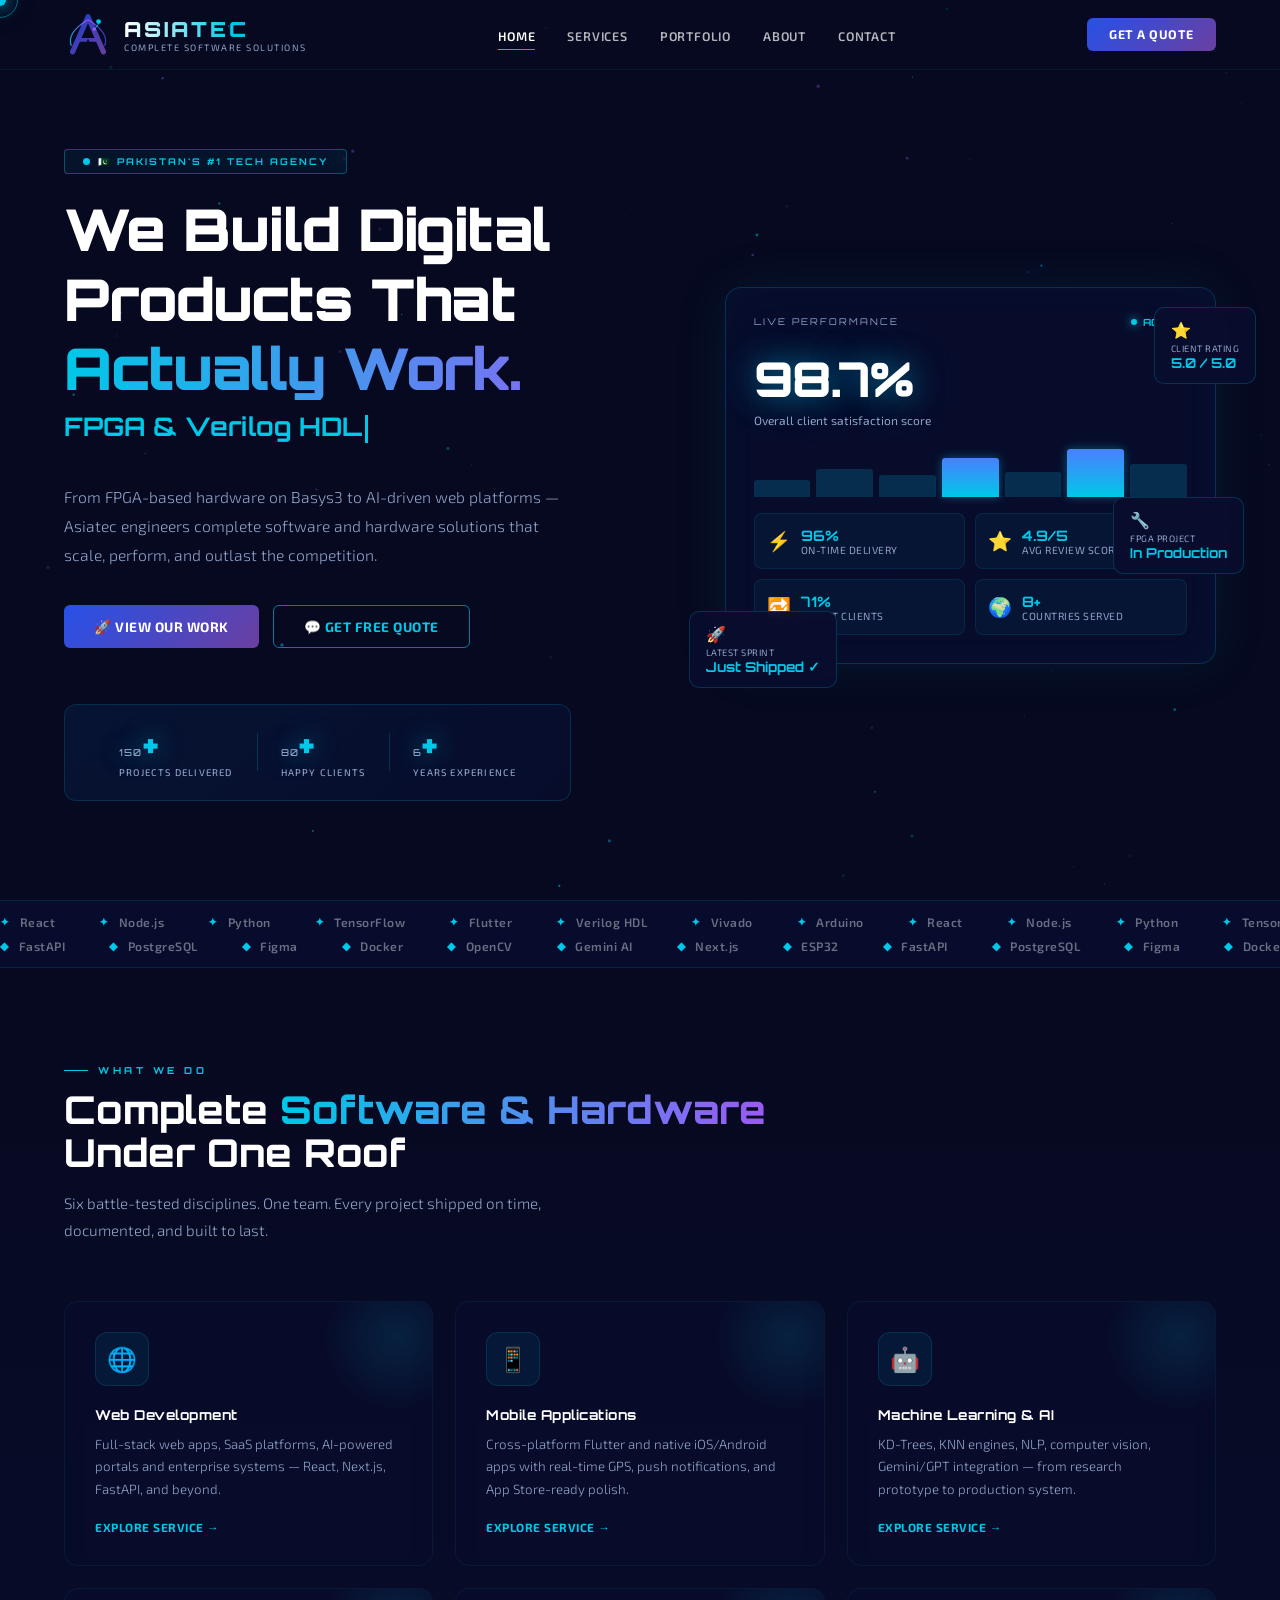
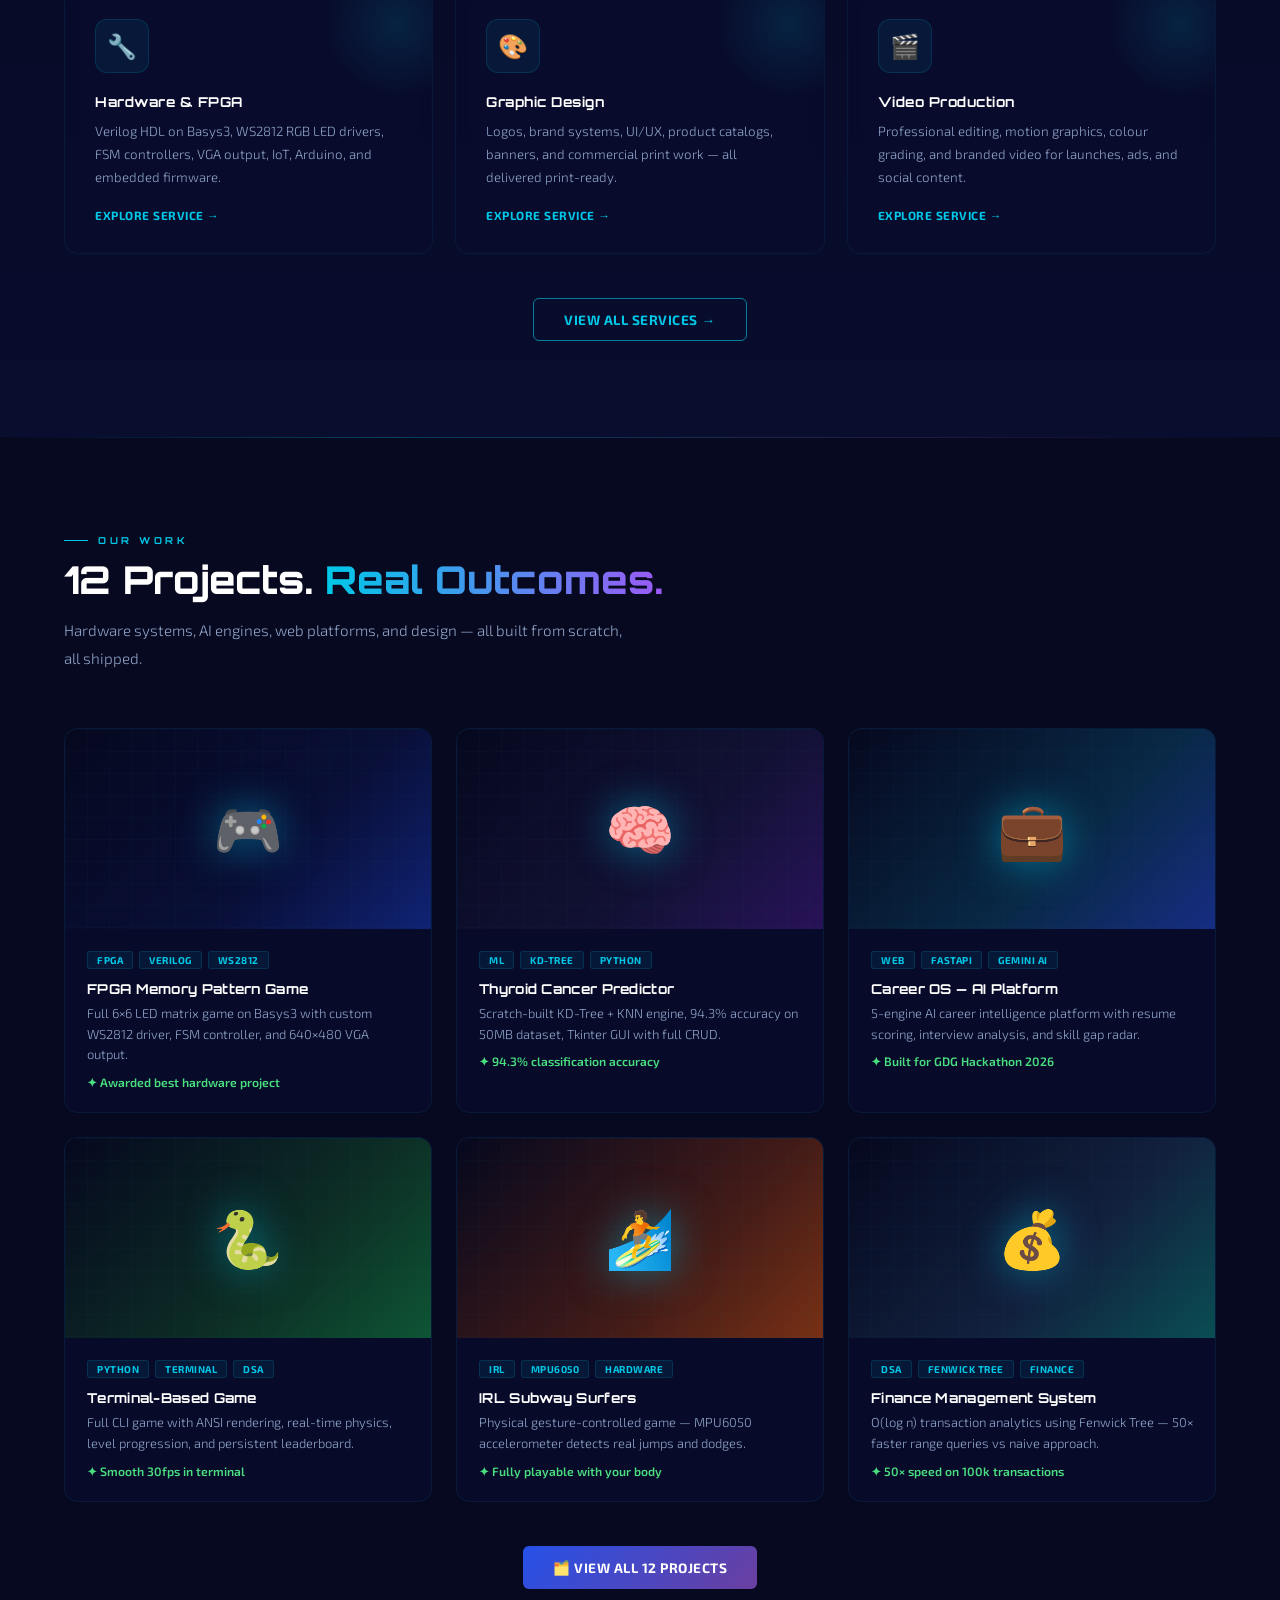
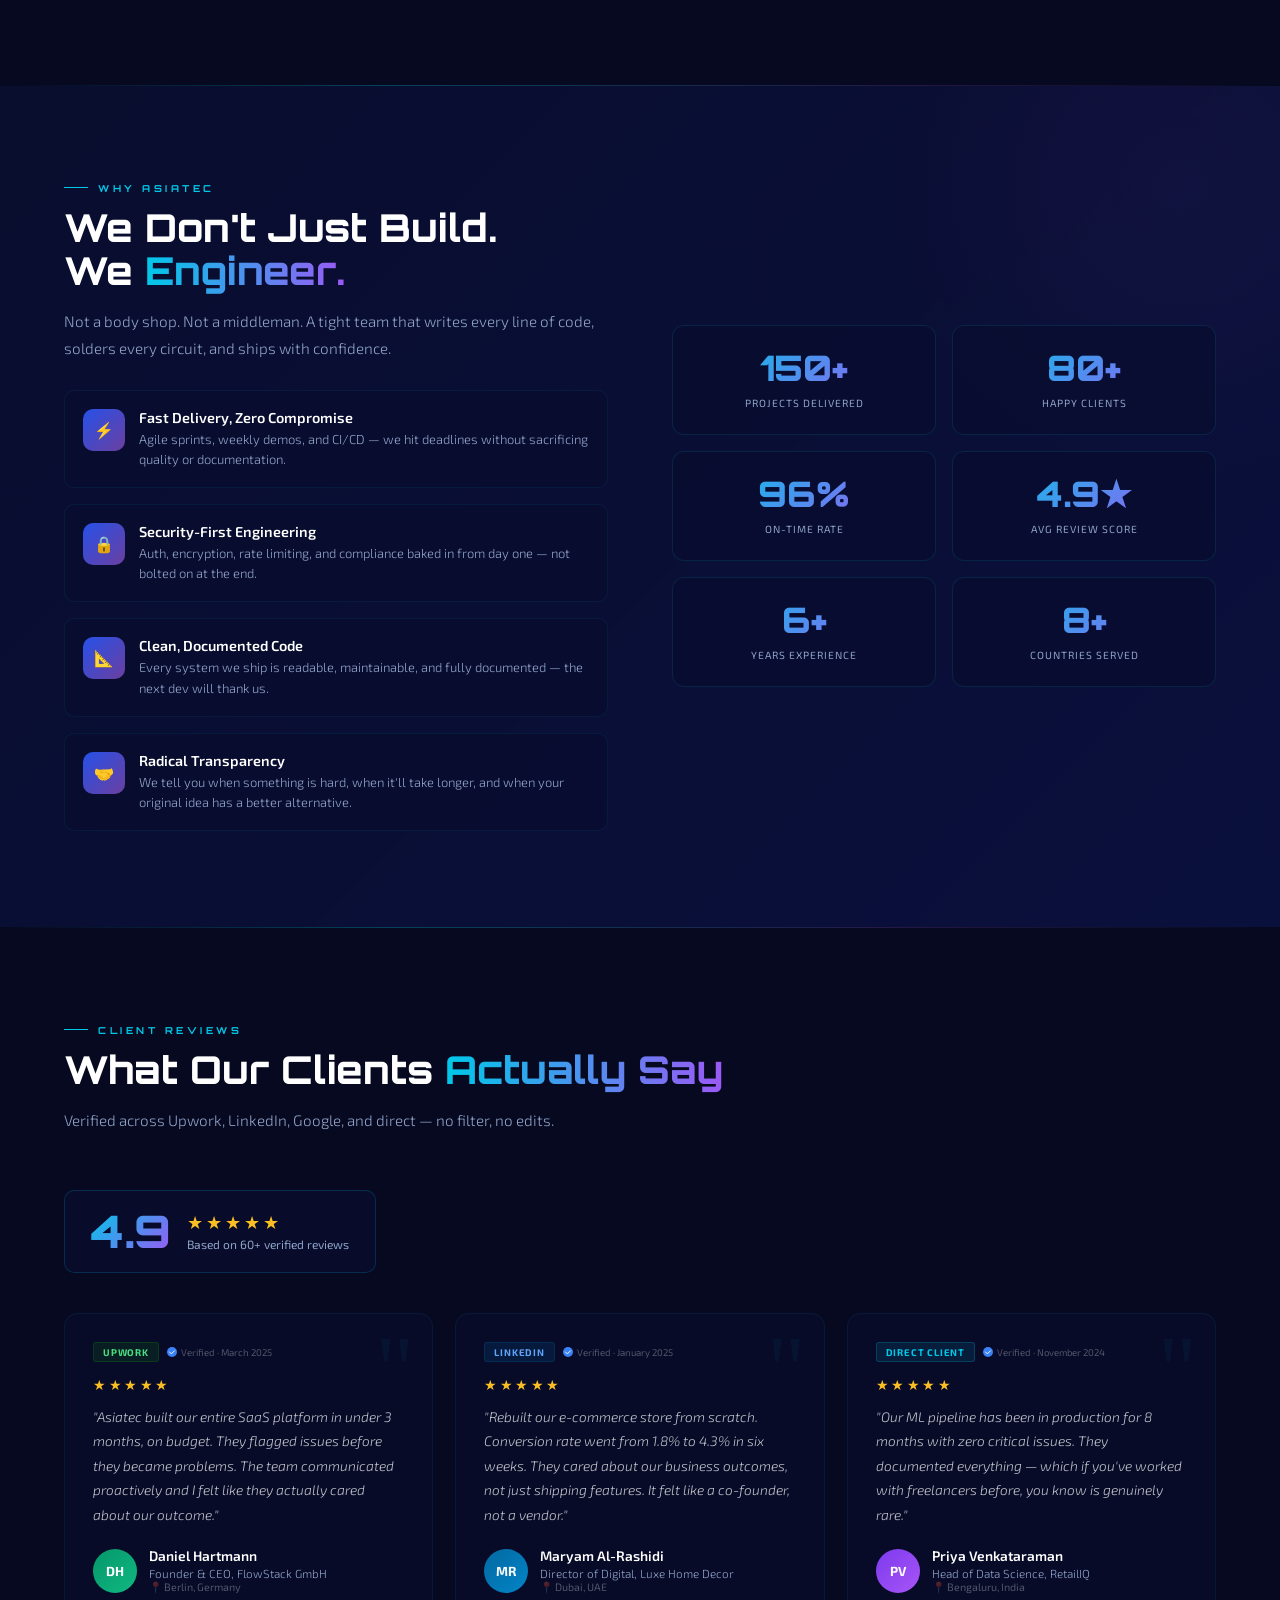
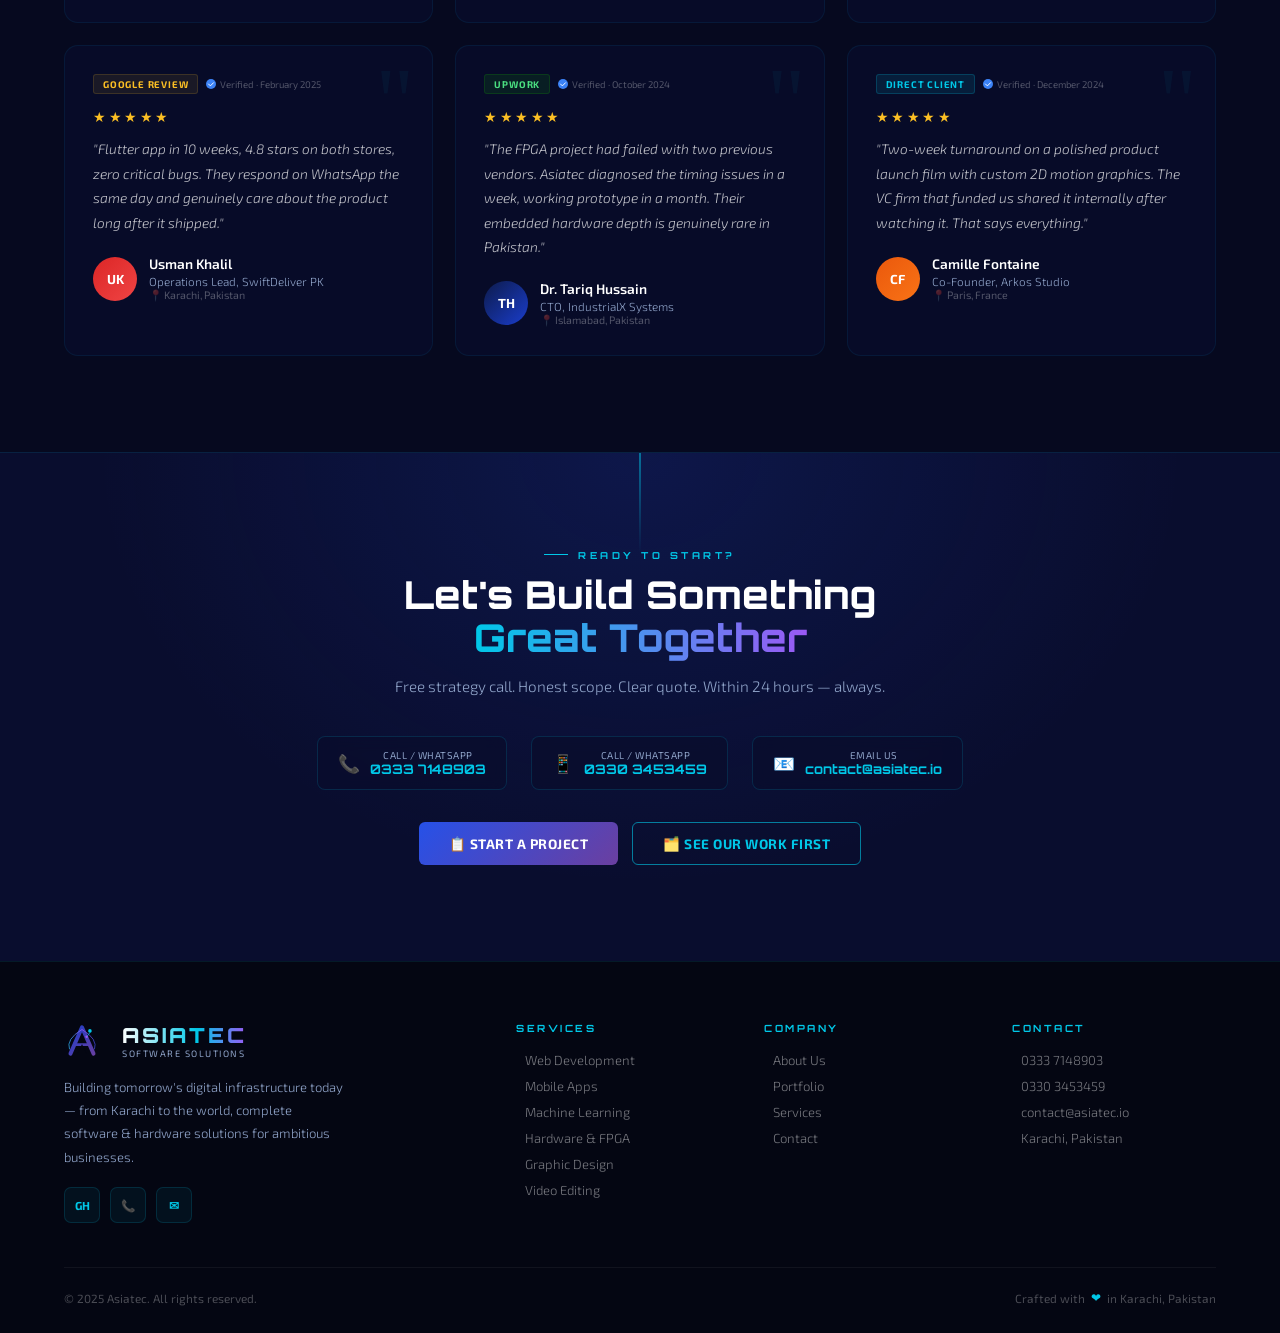
==== commit 3b955e66: "Update index.html" ====
--- a/index.html
+++ b/index.html
@@ -256,6 +256,50 @@
   .why-num-grid{grid-template-columns:1fr 1fr}
   .contact-strip{flex-direction:column;align-items:center}
 }
+
+/* ── ANIMATED HERO COMPONENT (framer-motion port) ── */
+.ah-wrap{width:100%;padding:0;position:relative;z-index:1}
+.ah-inner{display:flex;gap:32px;padding:0;align-items:center;justify-content:center;flex-direction:column;text-align:center;margin-bottom:36px}
+
+/* LAUNCH BADGE — "Read our launch article" */
+.ah-badge{display:inline-flex;align-items:center;gap:10px;background:rgba(255,255,255,.06);border:1px solid rgba(255,255,255,.14);color:rgba(255,255,255,.75);padding:7px 18px;border-radius:6px;font-size:.8rem;font-weight:600;letter-spacing:.3px;cursor:pointer;transition:all .3s;text-decoration:none;backdrop-filter:blur(4px);animation:fadeUp .5s both}
+.ah-badge:hover{background:rgba(255,255,255,.1);border-color:rgba(0,200,232,.4);color:#fff;box-shadow:0 0 20px rgba(0,200,232,.15)}
+.ah-badge svg{width:16px;height:16px;stroke:var(--cyan);flex-shrink:0;transition:transform .3s}
+.ah-badge:hover svg{transform:translateX(4px)}
+
+/* MAIN HEADLINE with rotating words */
+.ah-headline{display:flex;gap:12px;flex-direction:column;animation:fadeUp .6s .1s both}
+.ah-h1{font-family:var(--fh);font-size:clamp(2.6rem,6vw,5rem);max-width:820px;letter-spacing:-2px;text-align:center;font-weight:900;line-height:1.05;color:#fff}
+.ah-h1 .ah-static{display:block;color:rgba(255,255,255,.92)}
+
+/* ROTATING WORD container */
+.ah-rotate-wrap{position:relative;display:flex;width:100%;justify-content:center;overflow:hidden;padding-bottom:10px;padding-top:4px;min-height:1.15em}
+.ah-word{position:absolute;font-weight:900;font-family:var(--fh);background:linear-gradient(90deg,var(--cyan),var(--purple2));-webkit-background-clip:text;-webkit-text-fill-color:transparent;background-clip:text;white-space:nowrap;transition:opacity .55s cubic-bezier(.4,0,.2,1),transform .55s cubic-bezier(.34,1.56,.64,1);pointer-events:none;letter-spacing:-2px}
+.ah-word.state-above{opacity:0;transform:translateY(-110%)}
+.ah-word.state-active{opacity:1;transform:translateY(0)}
+.ah-word.state-below{opacity:0;transform:translateY(110%)}
+
+/* SUBTITLE */
+.ah-sub{font-size:clamp(.95rem,1.8vw,1.15rem);line-height:1.75;color:var(--grey);max-width:640px;text-align:center;font-weight:300;animation:fadeUp .6s .2s both}
+
+/* BUTTON ROW */
+.ah-btns{display:flex;flex-direction:row;gap:14px;flex-wrap:wrap;justify-content:center;animation:fadeUp .6s .3s both}
+.ah-btn-outline{display:inline-flex;align-items:center;gap:10px;height:48px;padding:0 32px;border-radius:8px;border:1.5px solid rgba(255,255,255,.2);background:rgba(255,255,255,.04);color:#fff;font-size:.88rem;font-weight:600;cursor:pointer;transition:all .3s;text-decoration:none;letter-spacing:.3px;font-family:var(--fb);backdrop-filter:blur(4px)}
+.ah-btn-outline:hover{border-color:rgba(0,200,232,.5);background:rgba(0,200,232,.07);box-shadow:0 0 24px rgba(0,200,232,.18);transform:translateY(-2px)}
+.ah-btn-outline svg{width:16px;height:16px;stroke:currentColor;flex-shrink:0}
+.ah-btn-solid{display:inline-flex;align-items:center;gap:10px;height:48px;padding:0 32px;border-radius:8px;border:none;background:linear-gradient(135deg,var(--blue2),var(--purple));color:#fff;font-size:.88rem;font-weight:700;cursor:pointer;transition:all .3s;text-decoration:none;letter-spacing:.3px;font-family:var(--fb);position:relative;overflow:hidden}
+.ah-btn-solid::before{content:'';position:absolute;inset:0;background:linear-gradient(135deg,var(--cyan),var(--purple2));opacity:0;transition:opacity .3s}
+.ah-btn-solid:hover::before{opacity:1}
+.ah-btn-solid:hover{transform:translateY(-2px);box-shadow:0 12px 32px rgba(38,81,232,.45)}
+.ah-btn-solid span,.ah-btn-outline span{position:relative;z-index:1;display:flex;align-items:center;gap:10px}
+.ah-btn-solid svg{width:16px;height:16px;stroke:currentColor;flex-shrink:0}
+
+@media(max-width:600px){
+  .ah-h1{font-size:clamp(2rem,10vw,3rem);letter-spacing:-1px}
+  .ah-btns{flex-direction:column;align-items:center}
+  .ah-btn-outline,.ah-btn-solid{width:100%;max-width:300px;justify-content:center}
+}
+
 </style>
 </head>
 <body>
@@ -616,6 +660,44 @@
   c.innerHTML=`<div style="display:flex;align-items:center;gap:8px;margin-bottom:14px"><span class="tbadge ${r.bc}">${r.bl}</span><div class="tver"><svg width="10" height="10" viewBox="0 0 16 16" fill="none"><circle cx="8" cy="8" r="8" fill="#3b82f6"/><path d="M4 8l3 3 5-5" stroke="#fff" stroke-width="1.5" stroke-linecap="round" stroke-linejoin="round"/></svg> Verified · ${r.dt}</div></div><div class="tstars">${'★'.repeat(r.s)}</div><p class="ttext">"${r.tx}"</p><div class="tauthor"><div class="tav" style="background:${r.c}">${r.i}</div><div><div class="tname">${r.n}</div><div class="trole">${r.r}</div><div class="tloc">📍 ${r.l}</div></div></div>`;
   tg.appendChild(c);ro.observe(c);
 });
+
+/* ── ANIMATED HERO — rotating words (framer-motion spring port) ── */
+(function(){
+  const words = document.querySelectorAll('.ah-word');
+  if(!words.length) return;
+  let cur = 0, total = words.length;
+
+  function setState(el, state){
+    el.classList.remove('state-above','state-active','state-below');
+    el.classList.add('state-' + state);
+  }
+
+  // Init all as below except first
+  words.forEach((w,i) => setState(w, i===0 ? 'state-active' : 'state-below'));
+  // Actually set correct classes (active = 0, rest below)
+  words.forEach((w,i) => {
+    w.classList.remove('state-above','state-active','state-below');
+    if(i===0) w.classList.add('state-active');
+    else w.classList.add('state-below');
+  });
+
+  setInterval(()=>{
+    const prev = cur;
+    cur = (cur+1) % total;
+    // outgoing: slide up and fade
+    words[prev].classList.remove('state-active');
+    words[prev].classList.add('state-above');
+    // incoming: come from below
+    words[cur].classList.remove('state-below');
+    words[cur].classList.add('state-active');
+    // reset all others that went above -> below for next cycle
+    setTimeout(()=>{
+      words[prev].classList.remove('state-above');
+      words[prev].classList.add('state-below');
+    }, 600);
+  }, 2000);
+})();
+
 </script>
 </body>
 </html>
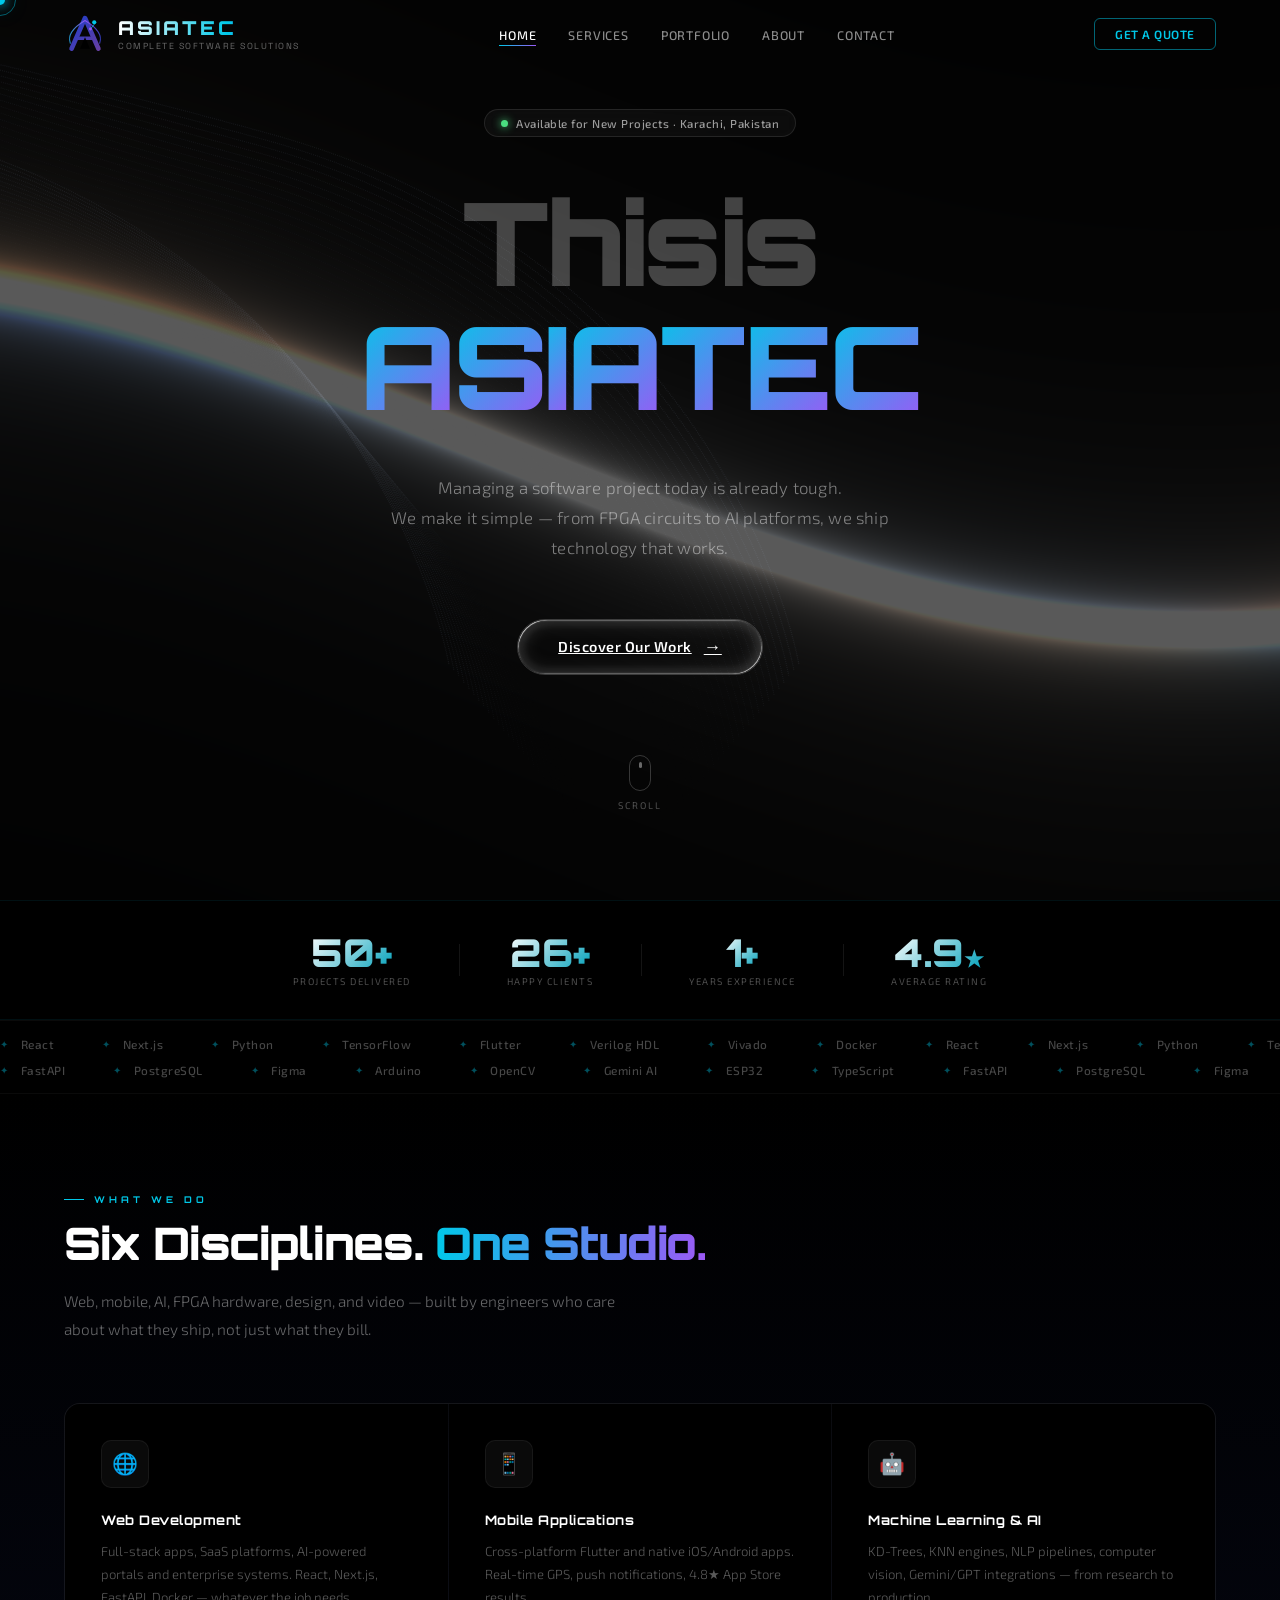
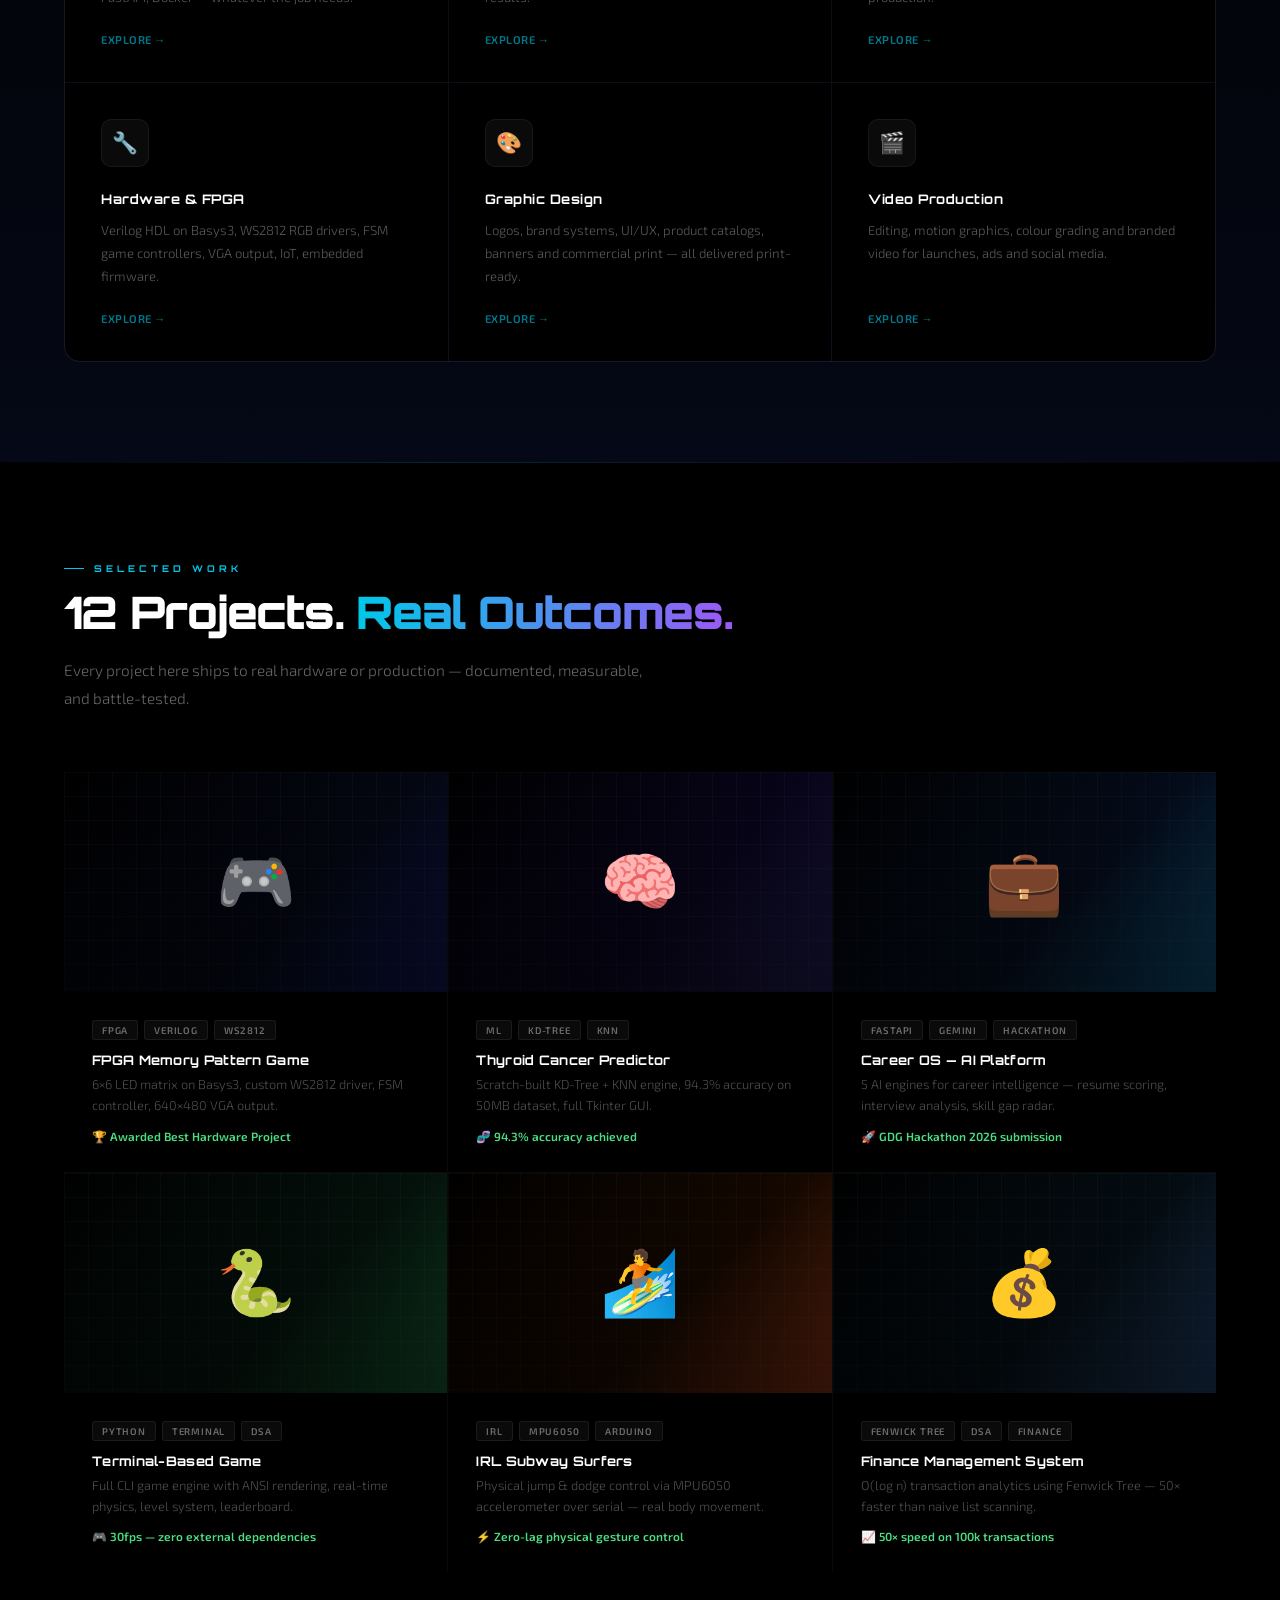
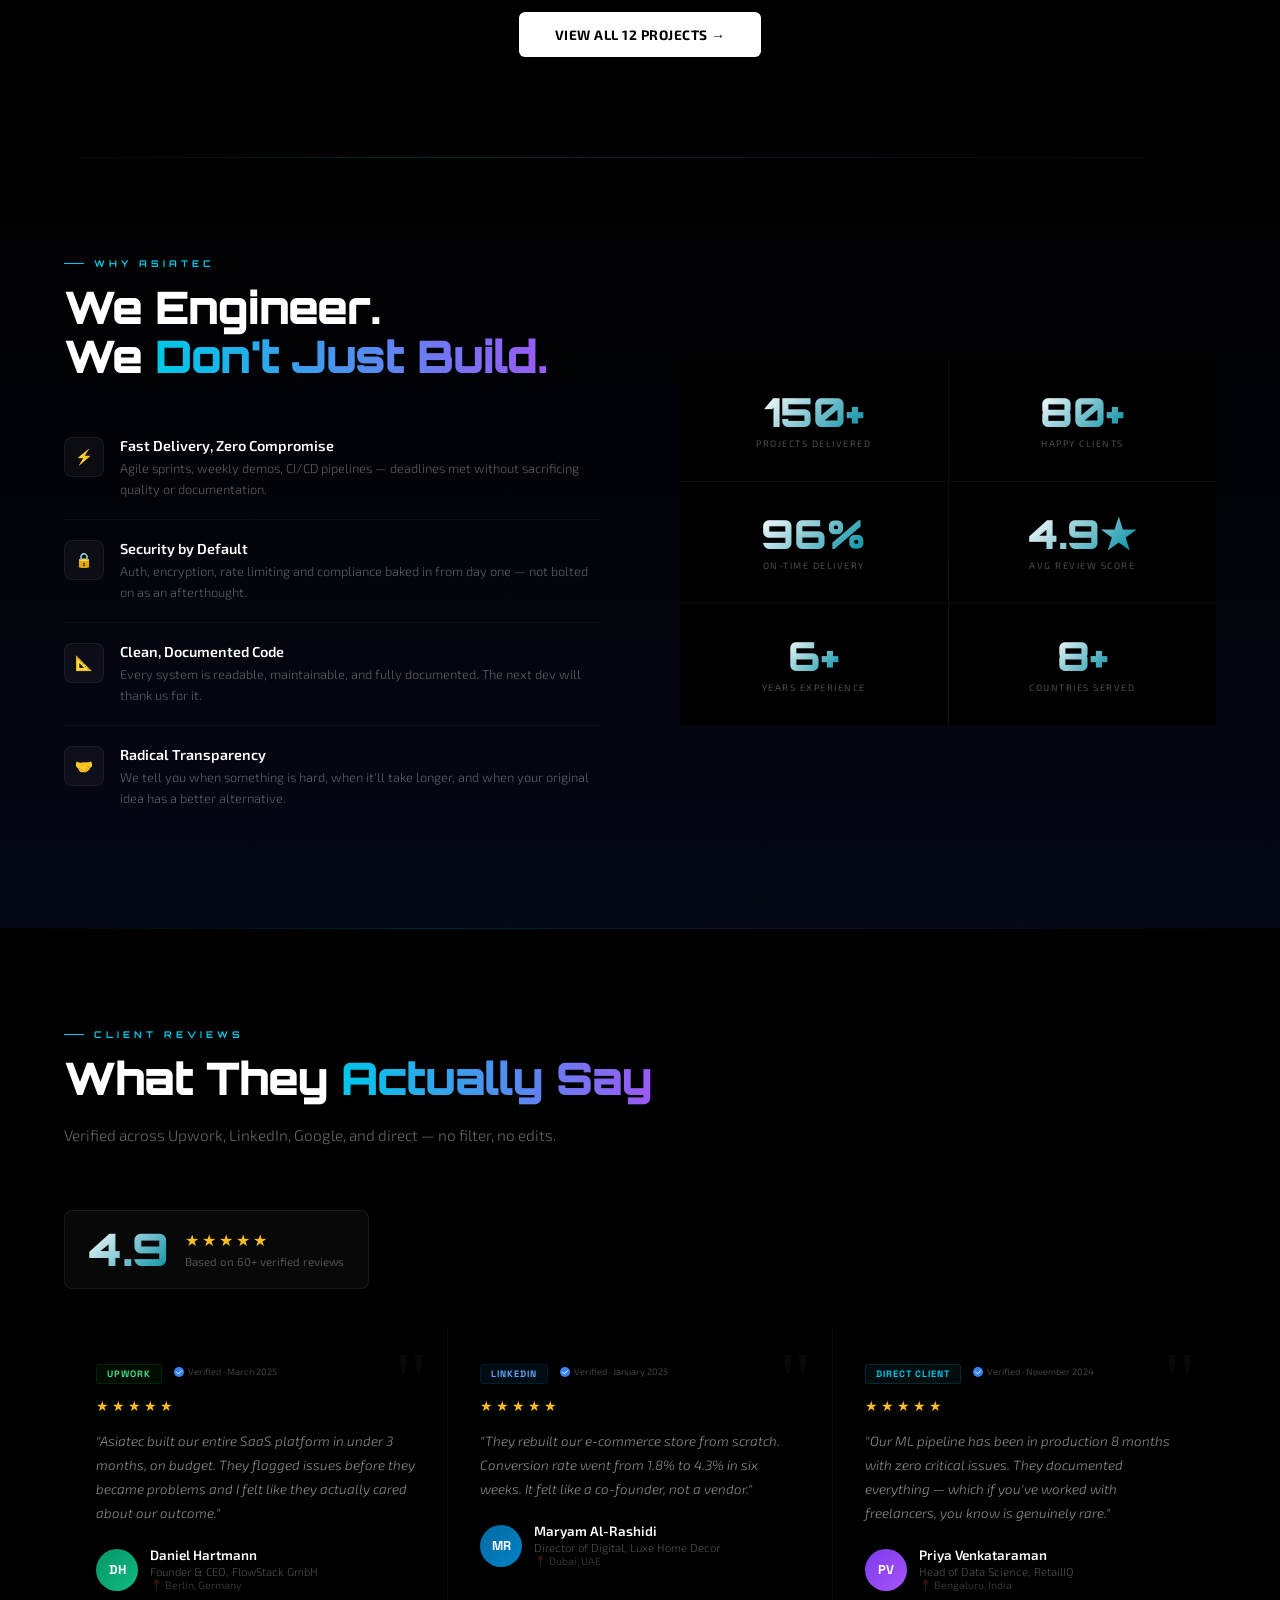
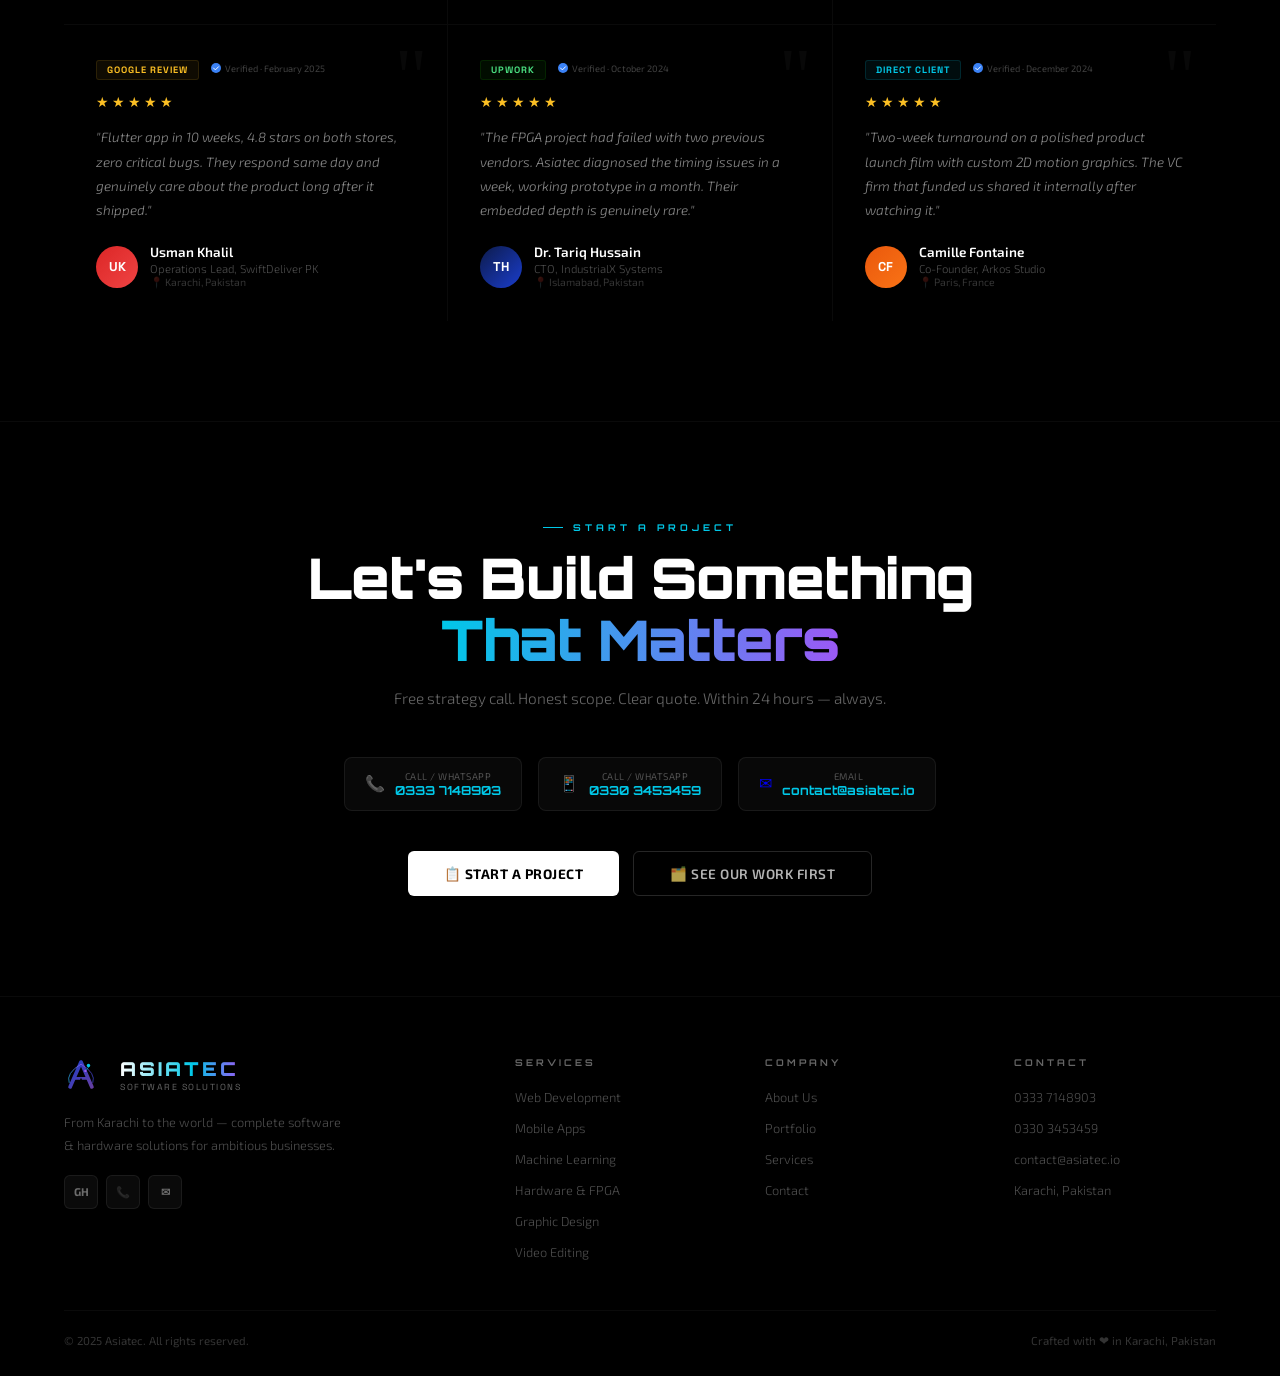
==== commit 184826d3: "Update index.html" ====
--- a/index.html
+++ b/index.html
@@ -1,305 +1,287 @@
 <!DOCTYPE html>
 <html lang="en">
 <head>
-<meta charset="UTF-8"/><meta name="viewport" content="width=device-width,initial-scale=1.0"/>
+<meta charset="UTF-8"/>
+<meta name="viewport" content="width=device-width,initial-scale=1.0"/>
 <title>Asiatec — Complete Software Solutions</title>
 <link rel="preconnect" href="https://fonts.googleapis.com">
 <link rel="preconnect" href="https://fonts.gstatic.com" crossorigin>
-<link href="https://fonts.googleapis.com/css2?family=Orbitron:wght@400;600;700;800;900&family=Exo+2:wght@300;400;500;600;700&display=swap" rel="stylesheet">
+<link href="https://fonts.googleapis.com/css2?family=Orbitron:wght@400;600;700;800;900&family=Exo+2:ital,wght@0,300;0,400;0,500;0,600;0,700;1,300&family=Space+Grotesk:wght@300;400;500;600;700&display=swap" rel="stylesheet">
 <style>
+/* ═══════════════════════════════════════════
+   RESET & TOKENS
+═══════════════════════════════════════════ */
 *,*::before,*::after{box-sizing:border-box;margin:0;padding:0}
 :root{
-  --bg:#06091f;--bg2:#090d2e;
+  --bg:#06091f;--bg2:#090d2e;--bg3:#0a0f38;
   --blue:#1a3dcc;--blue2:#2651e8;--blue3:#4a7fff;
   --purple:#6b3fa0;--purple2:#9b59f5;
   --cyan:#00c8e8;--cyan2:#40e0ff;
   --grey:#8fa3c8;--grey2:#b8cce8;
-  --fh:'Orbitron',monospace;--fb:'Exo 2',sans-serif;
+  --green:#4ade80;--yellow:#fbbf24;
+  --fh:'Orbitron',monospace;
+  --fb:'Space Grotesk',sans-serif;
+  --fe:'Exo 2',sans-serif;
 }
 html{scroll-behavior:smooth}
-body{font-family:var(--fb);background:var(--bg);color:#fff;overflow-x:hidden;cursor:none}
-/* CUSTOM CURSOR */
-#cur{position:fixed;width:12px;height:12px;background:var(--cyan);border-radius:50%;pointer-events:none;z-index:9999;transform:translate(-50%,-50%);transition:width .2s,height .2s,background .2s;box-shadow:0 0 16px var(--cyan),0 0 32px rgba(0,200,232,.4)}
-#cur2{position:fixed;width:36px;height:36px;border:1.5px solid rgba(0,200,232,.5);border-radius:50%;pointer-events:none;z-index:9998;transform:translate(-50%,-50%);transition:all .12s ease;backdrop-filter:blur(0)}
-body:has(a:hover) #cur,body:has(button:hover) #cur{width:20px;height:20px;background:var(--purple2)}
-/* CANVAS */
-#bg-canvas{position:fixed;inset:0;z-index:0;pointer-events:none}
-/* NAV */
-nav{position:fixed;top:0;left:0;width:100%;z-index:999;height:70px;display:flex;align-items:center;padding:0 5%;justify-content:space-between;transition:all .4s;border-bottom:1px solid rgba(0,200,232,.08)}
-nav.sc{background:rgba(6,9,31,.96);backdrop-filter:blur(20px);border-bottom-color:rgba(0,200,232,.2);box-shadow:0 4px 40px rgba(0,0,0,.5)}
+body{font-family:var(--fb);background:#000;color:#fff;overflow-x:hidden;cursor:none}
+::-webkit-scrollbar{width:3px}
+::-webkit-scrollbar-track{background:#000}
+::-webkit-scrollbar-thumb{background:var(--cyan);border-radius:2px}
+
+/* ═══════════════════════════════════════════
+   CUSTOM CURSOR
+═══════════════════════════════════════════ */
+#cur{position:fixed;width:10px;height:10px;background:var(--cyan);border-radius:50%;pointer-events:none;z-index:9999;transform:translate(-50%,-50%);box-shadow:0 0 12px var(--cyan),0 0 24px rgba(0,200,232,.4);transition:width .2s,height .2s,background .2s}
+#cur2{position:fixed;width:32px;height:32px;border:1px solid rgba(0,200,232,.45);border-radius:50%;pointer-events:none;z-index:9998;transform:translate(-50%,-50%);transition:all .1s ease}
+
+/* ═══════════════════════════════════════════
+   WEBGL CANVAS (background)
+═══════════════════════════════════════════ */
+#glcanvas{position:fixed;top:0;left:0;width:100%;height:100%;z-index:0;pointer-events:none;opacity:.35}
+
+/* ═══════════════════════════════════════════
+   BACKGROUND PATHS SVG LAYER
+═══════════════════════════════════════════ */
+#pathLayer{position:fixed;inset:0;z-index:1;pointer-events:none;overflow:hidden}
+#pathLayer svg{width:100%;height:100%;opacity:.18}
+
+/* ═══════════════════════════════════════════
+   NAV
+═══════════════════════════════════════════ */
+nav{position:fixed;top:0;left:0;width:100%;z-index:999;height:68px;display:flex;align-items:center;padding:0 5%;justify-content:space-between;transition:all .4s}
+nav.sc{background:rgba(0,0,0,.85);backdrop-filter:blur(20px);border-bottom:1px solid rgba(0,200,232,.12);box-shadow:0 4px 40px rgba(0,0,0,.6)}
 .nlogo{display:flex;align-items:center;gap:12px;text-decoration:none}
-.nlt .nm{font-family:var(--fh);font-size:1.3rem;font-weight:900;letter-spacing:3px;background:linear-gradient(90deg,#fff 0%,var(--cyan) 60%,var(--purple2) 100%);-webkit-background-clip:text;-webkit-text-fill-color:transparent;background-clip:text}
-.nlt .ns{font-size:.58rem;color:var(--grey);letter-spacing:1.5px;text-transform:uppercase}
+.nlt .nm{font-family:var(--fh);font-size:1.2rem;font-weight:900;letter-spacing:3px;background:linear-gradient(90deg,#fff 0%,var(--cyan) 60%,var(--purple2) 100%);-webkit-background-clip:text;-webkit-text-fill-color:transparent;background-clip:text}
+.nlt .ns{font-size:.55rem;color:rgba(255,255,255,.4);letter-spacing:1.5px;text-transform:uppercase}
 .nl{display:flex;gap:32px;list-style:none}
-.nl a{font-size:.78rem;font-weight:600;color:rgba(255,255,255,.7);text-decoration:none;letter-spacing:.8px;text-transform:uppercase;position:relative;transition:color .2s;padding:4px 0}
-.nl a::after{content:'';position:absolute;bottom:-2px;left:0;width:0;height:1px;background:linear-gradient(90deg,var(--cyan),var(--purple2));transition:width .3s}
+.nl a{font-size:.78rem;font-weight:500;color:rgba(255,255,255,.55);text-decoration:none;letter-spacing:.8px;text-transform:uppercase;position:relative;transition:color .25s;font-family:var(--fe)}
+.nl a::after{content:'';position:absolute;bottom:-3px;left:0;width:0;height:1px;background:linear-gradient(90deg,var(--cyan),var(--purple2));transition:width .3s}
 .nl a:hover,.nl a.on{color:#fff}
 .nl a:hover::after,.nl a.on::after{width:100%}
-.ncta{background:linear-gradient(135deg,var(--blue2),var(--purple));color:#fff;padding:9px 22px;border-radius:6px;font-size:.78rem;font-weight:700;cursor:pointer;transition:all .3s;font-family:var(--fb);letter-spacing:.5px;text-decoration:none;text-transform:uppercase;display:inline-block;border:none;position:relative;overflow:hidden}
-.ncta::before{content:'';position:absolute;inset:0;background:linear-gradient(135deg,var(--cyan),var(--purple2));opacity:0;transition:opacity .3s}
-.ncta:hover::before{opacity:1}
+.ncta{background:transparent;border:1px solid rgba(0,200,232,.5);color:var(--cyan);padding:8px 20px;border-radius:6px;font-size:.75rem;font-weight:600;cursor:none;transition:all .3s;font-family:var(--fe);letter-spacing:.5px;text-decoration:none;text-transform:uppercase;display:inline-block;position:relative;overflow:hidden}
+.ncta::before{content:'';position:absolute;inset:0;background:var(--cyan);transform:scaleX(0);transform-origin:left;transition:transform .3s;z-index:0}
+.ncta:hover::before{transform:scaleX(1)}
+.ncta:hover{color:#000;box-shadow:0 0 20px rgba(0,200,232,.4)}
 .ncta span{position:relative;z-index:1}
 .hbg{display:none;flex-direction:column;gap:5px;cursor:none;background:none;border:none;padding:4px}
-.hbg span{width:24px;height:2px;background:var(--cyan);border-radius:2px;display:block;transition:all .3s}
-.mob{display:none;flex-direction:column;background:rgba(6,9,31,.99);backdrop-filter:blur(20px);position:fixed;top:70px;left:0;width:100%;padding:20px 5% 28px;border-bottom:1px solid rgba(0,200,232,.15);z-index:998}
-.mob a{padding:14px 0;color:rgba(255,255,255,.75);text-decoration:none;font-weight:600;border-bottom:1px solid rgba(255,255,255,.04);font-size:.88rem;text-transform:uppercase;letter-spacing:.5px;display:block;transition:color .2s}
+.hbg span{width:24px;height:1.5px;background:var(--cyan);border-radius:2px;display:block;transition:all .3s}
+.mob{display:none;flex-direction:column;background:rgba(0,0,0,.97);backdrop-filter:blur(20px);position:fixed;top:68px;left:0;width:100%;padding:24px 5% 32px;border-bottom:1px solid rgba(0,200,232,.12);z-index:998}
+.mob a{padding:14px 0;color:rgba(255,255,255,.65);text-decoration:none;font-weight:500;border-bottom:1px solid rgba(255,255,255,.04);font-size:.88rem;text-transform:uppercase;letter-spacing:.5px;display:block;transition:color .2s;font-family:var(--fe)}
 .mob a:hover{color:var(--cyan)}
 .mob .ncta{margin-top:16px;text-align:center;display:block}
 .mob.open{display:flex}
 
-/* HERO */
-.hero{min-height:100vh;display:grid;grid-template-columns:1.1fr .9fr;align-items:center;gap:60px;padding:110px 5% 60px;position:relative;z-index:1}
-/* ANIMATED BADGE */
-.badge{display:inline-flex;align-items:center;gap:8px;border:1px solid rgba(0,200,232,.35);background:rgba(0,200,232,.06);padding:6px 18px;border-radius:4px;font-family:var(--fh);font-size:.58rem;font-weight:700;letter-spacing:2px;color:var(--cyan);text-transform:uppercase;margin-bottom:24px;animation:fadeUp .6s both;backdrop-filter:blur(4px)}
-.badge-dot{width:7px;height:7px;border-radius:50%;background:var(--cyan);animation:pulse-glow 1.8s infinite}
-@keyframes pulse-glow{0%,100%{box-shadow:0 0 0 0 rgba(0,200,232,.6)}70%{box-shadow:0 0 0 8px rgba(0,200,232,0)}}
-/* HERO TITLE */
-.hero h1{font-family:var(--fh);font-weight:900;font-size:clamp(2rem,4.5vw,3.8rem);line-height:1.1;letter-spacing:-1px;color:#fff;margin-bottom:10px;animation:fadeUp .7s .1s both}
-.hero h1 .line2{display:block;margin-top:6px}
-.hero h1 .hl{background:linear-gradient(90deg,var(--cyan),var(--purple2));-webkit-background-clip:text;-webkit-text-fill-color:transparent;background-clip:text;position:relative}
-/* TYPED TEXT */
-.typed-wrap{font-family:var(--fh);font-size:clamp(1rem,2.2vw,1.6rem);font-weight:700;color:var(--cyan);margin-bottom:22px;min-height:2em;animation:fadeUp .7s .15s both}
-.typed-cursor{display:inline-block;width:3px;height:1.1em;background:var(--cyan);margin-left:3px;animation:blink-cur .75s infinite;vertical-align:middle}
-@keyframes blink-cur{0%,100%{opacity:1}50%{opacity:0}}
-.hdesc{font-size:.98rem;color:var(--grey);line-height:1.82;max-width:500px;margin-bottom:36px;animation:fadeUp .7s .2s both;font-weight:300}
-.hbtns{display:flex;gap:14px;flex-wrap:wrap;animation:fadeUp .7s .25s both}
-.bsolid{display:inline-flex;align-items:center;gap:8px;background:linear-gradient(135deg,var(--blue2),var(--purple));color:#fff;padding:13px 30px;border-radius:6px;font-size:.85rem;font-weight:700;text-decoration:none;transition:all .3s;letter-spacing:.5px;text-transform:uppercase;position:relative;overflow:hidden}
-.bsolid::before{content:'';position:absolute;inset:0;background:linear-gradient(135deg,var(--cyan),var(--purple2));opacity:0;transition:opacity .3s}
-.bsolid:hover::before{opacity:1}
-.bsolid span{position:relative;z-index:1}
-.bsolid:hover{transform:translateY(-3px);box-shadow:0 12px 32px rgba(38,81,232,.5)}
-.bcyber{display:inline-flex;align-items:center;gap:8px;background:transparent;border:1.5px solid rgba(0,200,232,.6);color:var(--cyan);padding:12px 30px;border-radius:6px;font-size:.85rem;font-weight:700;text-decoration:none;transition:all .3s;letter-spacing:.5px;text-transform:uppercase;position:relative;overflow:hidden}
-.bcyber::before{content:'';position:absolute;inset:0;background:rgba(0,200,232,.08);opacity:0;transition:opacity .3s}
-.bcyber:hover::before{opacity:1}
-.bcyber:hover{border-color:var(--cyan);color:#fff;transform:translateY(-3px);box-shadow:0 0 24px rgba(0,200,232,.3)}
-
-/* STATS */
-.stats{display:flex;gap:0;margin-top:56px;animation:fadeUp .7s .35s both;background:rgba(9,13,46,.85);border:1px solid rgba(0,200,232,.18);border-radius:12px;padding:22px 30px;width:fit-content;backdrop-filter:blur(12px);position:relative;overflow:hidden}
-.stats::before{content:'';position:absolute;inset:0;background:linear-gradient(135deg,rgba(0,200,232,.04),transparent);pointer-events:none}
-.stt{display:flex;flex-direction:column;padding:0 24px;position:relative}
-.stt+.stt::before{content:'';position:absolute;left:0;top:50%;transform:translateY(-50%);height:38px;width:1px;background:rgba(0,200,232,.2)}
-.stt strong{font-family:var(--fh);font-size:2.1rem;font-weight:900;color:var(--cyan);letter-spacing:-1px;line-height:1;text-shadow:0 0 24px rgba(0,200,232,.6)}
-.stt span{font-size:.6rem;color:var(--grey);text-transform:uppercase;letter-spacing:1.2px;font-weight:500;margin-top:5px}
-
-/* HERO VISUAL */
-.hvis{position:relative;animation:fadeUp .8s .1s both}
-.hvc{background:rgba(9,13,46,.88);border:1px solid rgba(0,200,232,.2);border-radius:16px;padding:28px;backdrop-filter:blur(12px);box-shadow:0 0 60px rgba(0,200,232,.08),inset 0 0 40px rgba(0,200,232,.03);position:relative;overflow:hidden}
-.hvc::before{content:'';position:absolute;top:-1px;left:20%;right:20%;height:1px;background:linear-gradient(90deg,transparent,var(--cyan),transparent)}
-.hvtop{display:flex;justify-content:space-between;align-items:center;margin-bottom:20px}
-.hvl{font-family:var(--fh);font-size:.58rem;letter-spacing:2px;text-transform:uppercase;color:var(--grey)}
-.hvlive{display:flex;align-items:center;gap:6px;font-size:.62rem;font-weight:700;color:var(--cyan);font-family:var(--fh)}
-.hvlive::before{content:'';width:6px;height:6px;border-radius:50%;background:var(--cyan);box-shadow:0 0 10px var(--cyan);animation:pulse-glow 1.5s infinite}
-.hvm{font-family:var(--fh);font-size:3rem;font-weight:900;color:#fff;text-shadow:0 0 30px rgba(0,200,232,.5),0 0 60px rgba(0,200,232,.2);margin-bottom:4px;letter-spacing:-2px}
-.hvs{font-size:.75rem;color:var(--grey);margin-bottom:22px}
-.hvbars{display:flex;gap:6px;align-items:flex-end;height:48px}
-.hvbar{flex:1;border-radius:3px 3px 0 0;animation:growB 1.6s ease both;position:relative}
-.hvbar.lo{background:rgba(0,200,232,.18)}
-.hvbar.hi{background:linear-gradient(to top,var(--cyan),var(--blue3));box-shadow:0 0 10px rgba(0,200,232,.4)}
-.hvbar:nth-child(1){height:35%;animation-delay:.1s}.hvbar:nth-child(2){height:58%;animation-delay:.2s}.hvbar:nth-child(3){height:44%;animation-delay:.3s}.hvbar:nth-child(4){height:80%;animation-delay:.4s}.hvbar:nth-child(5){height:52%;animation-delay:.5s}.hvbar:nth-child(6){height:100%;animation-delay:.6s}.hvbar:nth-child(7){height:68%;animation-delay:.7s}
-@keyframes growB{from{transform:scaleY(0);transform-origin:bottom}to{transform:scaleY(1)}}
-/* METRIC CARDS below chart */
-.hv-metrics{display:grid;grid-template-columns:1fr 1fr;gap:10px;margin-top:16px}
-.hv-m{background:rgba(0,200,232,.05);border:1px solid rgba(0,200,232,.1);border-radius:8px;padding:12px;display:flex;align-items:center;gap:10px}
-.hv-m-ico{font-size:1.2rem}
-.hv-m-val{font-family:var(--fh);font-size:.9rem;font-weight:700;color:var(--cyan)}
-.hv-m-lbl{font-size:.65rem;color:var(--grey);text-transform:uppercase;letter-spacing:.5px}
-/* FLOATING CARDS */
-.fc{position:absolute;background:rgba(9,13,46,.95);border:1px solid rgba(0,200,232,.2);border-radius:10px;padding:12px 16px;backdrop-filter:blur(12px);animation:floatY 4s ease-in-out infinite;white-space:nowrap}
-.fc.a{bottom:-24px;left:-36px;animation-delay:0s}
-.fc.b{top:20px;right:-40px;animation-delay:1.4s}
-.fc.c{bottom:90px;right:-28px;animation-delay:2.5s}
-@keyframes floatY{0%,100%{transform:translateY(0) rotate(-.5deg)}50%{transform:translateY(-10px) rotate(.5deg)}}
-.fc .fi{font-size:1rem;margin-bottom:3px}.fc .fl{font-size:.58rem;color:var(--grey);text-transform:uppercase;letter-spacing:.5px}.fc .fv{font-family:var(--fh);font-weight:700;font-size:.85rem;color:var(--cyan)}
-
-/* MARQUEE */
-.mq-wrap{background:rgba(9,13,46,.95);border-top:1px solid rgba(0,200,232,.12);border-bottom:1px solid rgba(0,200,232,.12);padding:14px 0;overflow:hidden;position:relative;z-index:1}
-.mq-track{display:flex;gap:44px;animation:ticker 20s linear infinite;width:max-content}
-.mq-track2{display:flex;gap:44px;animation:ticker 20s linear infinite reverse;width:max-content;margin-top:10px}
-.mqi{display:flex;align-items:center;gap:10px;color:rgba(255,255,255,.4);font-size:.76rem;font-weight:600;white-space:nowrap;letter-spacing:.5px;transition:color .3s}
-.mqi:hover{color:var(--cyan)}
-.mqi .dot{color:var(--cyan);font-size:.7rem}
+/* ═══════════════════════════════════════════
+   HERO — BACKGROUND PATHS STYLE
+═══════════════════════════════════════════ */
+.hero{min-height:100vh;display:flex;align-items:center;justify-content:center;position:relative;z-index:2;overflow:hidden;padding:80px 5% 60px}
+.hero-center{display:flex;flex-direction:column;align-items:center;justify-content:center;text-align:center;gap:0;max-width:1000px;width:100%}
+
+/* STATUS BADGE */
+.status-badge{display:inline-flex;align-items:center;gap:8px;background:rgba(255,255,255,.04);border:1px solid rgba(255,255,255,.1);padding:6px 16px;border-radius:20px;font-size:.72rem;font-weight:500;color:rgba(255,255,255,.6);letter-spacing:.5px;margin-bottom:48px;backdrop-filter:blur(8px);font-family:var(--fe);animation:fadeIn 1s both}
+.sb-dot{width:7px;height:7px;border-radius:50%;background:#4ade80;box-shadow:0 0 8px #4ade80;animation:pulse-g 2s infinite;flex-shrink:0}
+@keyframes pulse-g{0%,100%{box-shadow:0 0 0 0 rgba(74,222,128,.6)}70%{box-shadow:0 0 0 6px rgba(74,222,128,0)}}
+
+/* MAIN TITLE — letter spring */
+.hero-title{font-family:var(--fh);font-weight:900;font-size:clamp(3rem,9vw,8rem);letter-spacing:-3px;line-height:1;margin-bottom:48px;display:flex;flex-direction:column;align-items:center;gap:8px}
+.title-word{display:inline-flex;overflow:visible}
+.title-letter{display:inline-block;opacity:0;transform:translateY(80px);animation:springUp .8s forwards cubic-bezier(.34,1.56,.64,1);color:#fff;will-change:transform,opacity}
+.title-word.cyan .title-letter{background:linear-gradient(135deg,var(--cyan),var(--purple2));-webkit-background-clip:text;-webkit-text-fill-color:transparent;background-clip:text}
+.title-word.grey .title-letter{color:rgba(255,255,255,.25)}
+@keyframes springUp{to{opacity:1;transform:translateY(0)}}
+
+/* SUBTITLE */
+.hero-sub{font-size:clamp(.85rem,1.8vw,1.05rem);color:rgba(255,255,255,.45);line-height:1.8;max-width:580px;text-align:center;font-weight:300;margin-bottom:56px;animation:fadeIn 1.2s .8s both;font-family:var(--fe);letter-spacing:.2px}
+
+/* LIQUID GLASS BUTTON */
+.liquid-wrap{position:relative;display:inline-flex;animation:fadeIn 1s 1s both;margin-bottom:80px}
+.liquid-btn{position:relative;display:inline-flex;align-items:center;gap:12px;height:56px;padding:0 40px;border-radius:50px;border:1px solid rgba(255,255,255,.2);background:transparent;color:#fff;font-size:.9rem;font-weight:600;cursor:none;font-family:var(--fe);letter-spacing:.5px;overflow:hidden;transition:all .3s;backdrop-filter:blur(4px)}
+.liquid-btn-glass{position:absolute;inset:0;border-radius:50px;box-shadow:inset 3px 3px 0.5px -3px rgba(255,255,255,.5),inset -3px -3px 0.5px -3px rgba(255,255,255,.4),inset 1px 1px 1px -0.5px rgba(255,255,255,.5),inset -1px -1px 1px -0.5px rgba(255,255,255,.5),inset 0 0 6px 6px rgba(255,255,255,.08),inset 0 0 2px 2px rgba(255,255,255,.04),0 0 20px rgba(255,255,255,.08);transition:all .4s;pointer-events:none}
+.liquid-btn:hover .liquid-btn-glass{box-shadow:inset 3px 3px 0.5px -3px rgba(0,200,232,.6),inset -3px -3px 0.5px -3px rgba(0,200,232,.5),inset 0 0 8px 8px rgba(0,200,232,.06),0 0 30px rgba(0,200,232,.2),0 0 60px rgba(0,200,232,.1)}
+.liquid-btn:hover{border-color:rgba(0,200,232,.4);transform:translateY(-3px) scale(1.02)}
+.liquid-btn:hover .lb-arrow{transform:translateX(5px)}
+.lb-text{position:relative;z-index:1}
+.lb-arrow{position:relative;z-index:1;font-size:1.1rem;transition:transform .3s}
+/* SVG glass filter */
+.glass-svg{position:absolute;width:0;height:0;pointer-events:none}
+.liquid-btn-blur{position:absolute;inset:0;border-radius:50px;overflow:hidden}
+.liquid-btn-blur::before{content:'';position:absolute;inset:0;backdrop-filter:blur(8px) saturate(1.4)}
+
+/* SCROLL INDICATOR */
+.scroll-ind{display:flex;flex-direction:column;align-items:center;gap:8px;animation:fadeIn 1s 1.4s both;cursor:none}
+.scroll-ind span{font-size:.6rem;color:rgba(255,255,255,.3);letter-spacing:2px;text-transform:uppercase;font-family:var(--fe)}
+.scroll-mouse{width:22px;height:36px;border:1.5px solid rgba(255,255,255,.2);border-radius:12px;display:flex;align-items:flex-start;justify-content:center;padding-top:6px}
+.scroll-dot{width:3px;height:6px;background:rgba(255,255,255,.4);border-radius:2px;animation:scrollDot 2s infinite}
+@keyframes scrollDot{0%{transform:translateY(0);opacity:1}80%{transform:translateY(12px);opacity:0}100%{transform:translateY(0);opacity:0}}
+
+/* STATS STRIP */
+.stats-strip{background:rgba(0,0,0,.7);border-top:1px solid rgba(0,200,232,.08);border-bottom:1px solid rgba(0,200,232,.08);padding:32px 5%;display:flex;justify-content:center;gap:0;position:relative;z-index:2}
+.ss-item{padding:0 48px;display:flex;flex-direction:column;align-items:center;position:relative;cursor:default;transition:all .3s}
+.ss-item+.ss-item::before{content:'';position:absolute;left:0;top:50%;transform:translateY(-50%);height:32px;width:1px;background:rgba(255,255,255,.08)}
+.ss-item:hover .ss-num{text-shadow:0 0 30px rgba(0,200,232,.8)}
+.ss-num{font-family:var(--fh);font-size:2.4rem;font-weight:900;background:linear-gradient(135deg,#fff,rgba(0,200,232,.8));-webkit-background-clip:text;-webkit-text-fill-color:transparent;background-clip:text;line-height:1;margin-bottom:4px;transition:text-shadow .3s}
+.ss-lbl{font-size:.6rem;color:rgba(255,255,255,.3);text-transform:uppercase;letter-spacing:1.5px;font-family:var(--fe)}
+
+/* ═══════════════════════════════════════════
+   SHARED SECTION STYLES
+═══════════════════════════════════════════ */
+section{padding:100px 5%;position:relative;z-index:2}
+.slbl{font-family:var(--fh);font-size:.58rem;font-weight:700;letter-spacing:4px;text-transform:uppercase;color:var(--cyan);margin-bottom:14px;display:flex;align-items:center;gap:10px}
+.slbl::before{content:'';width:20px;height:1px;background:var(--cyan)}
+.stitle{font-family:var(--fh);font-weight:900;font-size:clamp(1.8rem,3.5vw,3rem);line-height:1.1;color:#fff;margin-bottom:18px;letter-spacing:-1px}
+.stitle .hl{background:linear-gradient(90deg,var(--cyan),var(--purple2));-webkit-background-clip:text;-webkit-text-fill-color:transparent;background-clip:text}
+.ssub{font-size:.96rem;color:rgba(255,255,255,.4);line-height:1.85;max-width:580px;font-weight:300;font-family:var(--fe)}
+.shead{margin-bottom:60px}
+.gline{height:1px;background:linear-gradient(90deg,transparent,rgba(0,200,232,.2),rgba(107,63,160,.2),transparent);position:relative;z-index:2}
+
+/* REVEAL ANIMATIONS */
+.rv{opacity:0;transform:translateY(30px);transition:opacity .8s cubic-bezier(.4,0,.2,1),transform .8s cubic-bezier(.4,0,.2,1)}
+.rv.vis{opacity:1;transform:translateY(0)}
+.rv-l{opacity:0;transform:translateX(-30px);transition:opacity .8s,transform .8s}
+.rv-l.vis{opacity:1;transform:translateX(0)}
+.rv-r{opacity:0;transform:translateX(30px);transition:opacity .8s,transform .8s}
+.rv-r.vis{opacity:1;transform:translateX(0)}
+
+/* ═══════════════════════════════════════════
+   MARQUEE
+═══════════════════════════════════════════ */
+.mq-wrap{background:#000;border-top:1px solid rgba(255,255,255,.04);border-bottom:1px solid rgba(255,255,255,.04);padding:16px 0;overflow:hidden;position:relative;z-index:2}
+.mq-track{display:flex;gap:48px;animation:ticker 25s linear infinite;width:max-content}
+.mq-track2{display:flex;gap:48px;animation:ticker 25s linear infinite reverse;width:max-content;margin-top:12px}
+.mqi{display:flex;align-items:center;gap:12px;color:rgba(255,255,255,.28);font-size:.74rem;font-weight:500;white-space:nowrap;letter-spacing:.5px;transition:color .3s;font-family:var(--fe)}
+.mqi:hover{color:rgba(0,200,232,.7)}
+.mqi .d{color:rgba(0,200,232,.4);font-size:.65rem}
 @keyframes ticker{from{transform:translateX(0)}to{transform:translateX(-50%)}}
-@keyframes fadeUp{from{opacity:0;transform:translateY(28px)}to{opacity:1;transform:translateY(0)}}
-
-/* SECTIONS */
-section{padding:96px 5%;position:relative;z-index:1}
-.slbl{font-family:var(--fh);font-size:.6rem;font-weight:700;letter-spacing:3.5px;text-transform:uppercase;color:var(--cyan);margin-bottom:12px;display:flex;align-items:center;gap:10px}
-.slbl::before{content:'';width:24px;height:1px;background:var(--cyan);display:inline-block}
-.stitle{font-family:var(--fh);font-weight:800;font-size:clamp(1.7rem,3vw,2.7rem);line-height:1.12;color:#fff;margin-bottom:16px}
-.stitle .hl{background:linear-gradient(90deg,var(--cyan),var(--purple2));-webkit-background-clip:text;-webkit-text-fill-color:transparent;background-clip:text}
-.ssub{font-size:.95rem;color:var(--grey);line-height:1.8;max-width:560px;font-weight:300}
-.shead{margin-bottom:56px}
-.gline{height:1px;background:linear-gradient(90deg,transparent 0%,rgba(0,200,232,.3) 30%,rgba(107,63,160,.3) 70%,transparent 100%);position:relative;z-index:1}
-
-/* REVEAL ANIM */
-.rv{opacity:0;transform:translateY(32px);transition:opacity .7s cubic-bezier(.4,0,.2,1),transform .7s cubic-bezier(.4,0,.2,1)}
-.rv.vis{opacity:1;transform:translateY(0)}
-.rv-left{opacity:0;transform:translateX(-32px);transition:opacity .7s,transform .7s}
-.rv-left.vis{opacity:1;transform:translateX(0)}
-.rv-right{opacity:0;transform:translateX(32px);transition:opacity .7s,transform .7s}
-.rv-right.vis{opacity:1;transform:translateX(0)}
-
-/* SERVICES */
-#services{background:linear-gradient(180deg,var(--bg) 0%,var(--bg2) 100%)}
-.sgrid{display:grid;grid-template-columns:repeat(auto-fit,minmax(290px,1fr));gap:22px}
-.scard{background:rgba(9,13,46,.6);border:1px solid rgba(0,200,232,.08);border-radius:14px;padding:30px;position:relative;overflow:hidden;transition:all .4s cubic-bezier(.4,0,.2,1);cursor:none;backdrop-filter:blur(8px)}
-.scard-glow{position:absolute;width:150px;height:150px;border-radius:50%;background:radial-gradient(circle,rgba(0,200,232,.12),transparent 70%);top:-40px;right:-40px;transition:all .4s;pointer-events:none}
-.scard::after{content:'';position:absolute;bottom:0;left:0;right:0;height:2px;background:linear-gradient(90deg,var(--cyan),var(--purple2));transform:scaleX(0);transform-origin:left;transition:transform .4s cubic-bezier(.4,0,.2,1)}
-.scard:hover{border-color:rgba(0,200,232,.3);box-shadow:0 0 40px rgba(0,200,232,.08),0 20px 60px rgba(0,0,0,.3);transform:translateY(-7px)}
-.scard:hover::after{transform:scaleX(1)}
-.scard:hover .scard-glow{width:250px;height:250px;opacity:.8}
-.sico{width:54px;height:54px;border-radius:12px;background:rgba(0,200,232,.07);border:1px solid rgba(0,200,232,.15);display:flex;align-items:center;justify-content:center;font-size:1.5rem;margin-bottom:20px;transition:all .3s}
-.scard:hover .sico{background:rgba(0,200,232,.12);box-shadow:0 0 20px rgba(0,200,232,.2);transform:scale(1.08)}
-.stit{font-family:var(--fh);font-weight:700;font-size:.85rem;letter-spacing:.5px;color:#fff;margin-bottom:10px}
-.sdesc{font-size:.83rem;color:var(--grey);line-height:1.7;font-weight:300}
-.slink{margin-top:20px;font-size:.74rem;font-weight:700;color:var(--cyan);letter-spacing:.5px;text-transform:uppercase;display:flex;align-items:center;gap:6px;text-decoration:none;transition:gap .3s,color .2s}
-.scard:hover .slink{gap:12px}
-
-/* PORTFOLIO */
-#pport{background:var(--bg)}
-.pgrid{display:grid;grid-template-columns:repeat(auto-fit,minmax(320px,1fr));gap:24px}
-.pcard{border-radius:14px;overflow:hidden;background:rgba(9,13,46,.7);border:1px solid rgba(0,200,232,.08);transition:all .4s cubic-bezier(.4,0,.2,1);cursor:none;position:relative}
-.pcard::before{content:'';position:absolute;inset:0;background:linear-gradient(135deg,rgba(0,200,232,.04),rgba(107,63,160,.04));opacity:0;transition:opacity .4s;z-index:1;pointer-events:none}
-.pcard:hover{border-color:rgba(0,200,232,.3);box-shadow:0 0 40px rgba(0,200,232,.1),0 20px 60px rgba(0,0,0,.3);transform:translateY(-7px)}
-.pcard:hover::before{opacity:1}
-.pthumb{height:200px;display:flex;align-items:center;justify-content:center;font-size:3.5rem;position:relative;overflow:hidden}
-.ptgrid{position:absolute;inset:0;background-image:linear-gradient(rgba(0,200,232,.05) 1px,transparent 1px),linear-gradient(90deg,rgba(0,200,232,.05) 1px,transparent 1px);background-size:22px 22px;animation:grid-move 8s linear infinite}
-@keyframes grid-move{from{background-position:0 0}to{background-position:22px 22px}}
-.ptov{position:absolute;inset:0;background:rgba(6,9,31,.5)}
-.ptsp{position:relative;z-index:2;filter:drop-shadow(0 0 20px rgba(0,200,232,.5));transition:transform .3s}
-.pcard:hover .ptsp{transform:scale(1.15)}
-.phov{position:absolute;inset:0;background:rgba(6,9,31,.88);display:flex;align-items:center;justify-content:center;opacity:0;transition:opacity .35s;z-index:3}
+@keyframes fadeIn{from{opacity:0}to{opacity:1}}
+
+/* ═══════════════════════════════════════════
+   SERVICES
+═══════════════════════════════════════════ */
+#services{background:linear-gradient(180deg,#000 0%,#050816 100%)}
+.sgrid{display:grid;grid-template-columns:repeat(auto-fit,minmax(300px,1fr));gap:1px;background:rgba(255,255,255,.04);border:1px solid rgba(255,255,255,.04);border-radius:16px;overflow:hidden}
+.scard{background:#000;padding:36px;position:relative;overflow:hidden;transition:all .4s;cursor:none;display:flex;flex-direction:column}
+.scard::before{content:'';position:absolute;inset:0;background:radial-gradient(circle at var(--mx,50%) var(--my,50%),rgba(0,200,232,.06) 0%,transparent 60%);opacity:0;transition:opacity .4s}
+.scard:hover::before{opacity:1}
+.scard:hover{background:#050816}
+.scard-top-line{position:absolute;top:0;left:0;right:0;height:1px;background:linear-gradient(90deg,transparent,var(--cyan),transparent);transform:scaleX(0);transform-origin:center;transition:transform .4s}
+.scard:hover .scard-top-line{transform:scaleX(1)}
+.sico{width:48px;height:48px;border-radius:10px;background:rgba(255,255,255,.04);border:1px solid rgba(255,255,255,.06);display:flex;align-items:center;justify-content:center;font-size:1.3rem;margin-bottom:24px;transition:all .4s;flex-shrink:0}
+.scard:hover .sico{border-color:rgba(0,200,232,.3);background:rgba(0,200,232,.06);box-shadow:0 0 20px rgba(0,200,232,.15);transform:scale(1.08)}
+.stit{font-family:var(--fh);font-weight:700;font-size:.82rem;letter-spacing:.5px;color:#fff;margin-bottom:12px}
+.sdesc{font-size:.82rem;color:rgba(255,255,255,.35);line-height:1.75;font-weight:300;font-family:var(--fe);flex:1}
+.slink{margin-top:24px;font-size:.7rem;font-weight:600;color:rgba(0,200,232,.6);letter-spacing:.5px;text-transform:uppercase;display:flex;align-items:center;gap:6px;text-decoration:none;transition:all .3s;font-family:var(--fe)}
+.slink:hover{color:var(--cyan);gap:12px}
+
+/* ═══════════════════════════════════════════
+   PORTFOLIO PREVIEW
+═══════════════════════════════════════════ */
+#pport{background:#000}
+.pgrid{display:grid;grid-template-columns:repeat(auto-fill,minmax(340px,1fr));gap:1px;background:rgba(255,255,255,.04)}
+.pcard{background:#000;overflow:hidden;transition:all .4s;cursor:none;position:relative;display:flex;flex-direction:column}
+.pcard:hover{background:#050816}
+.pthumb{height:220px;display:flex;align-items:center;justify-content:center;position:relative;overflow:hidden}
+.pt-grid{position:absolute;inset:0;background-image:linear-gradient(rgba(255,255,255,.03) 1px,transparent 1px),linear-gradient(90deg,rgba(255,255,255,.03) 1px,transparent 1px);background-size:24px 24px;animation:gridm 12s linear infinite}
+@keyframes gridm{from{background-position:0 0}to{background-position:24px 24px}}
+.pt-ov{position:absolute;inset:0}
+.pt-ico{position:relative;z-index:2;font-size:4rem;transition:transform .4s,filter .4s;filter:drop-shadow(0 0 0 transparent)}
+.pcard:hover .pt-ico{transform:scale(1.2) translateY(-8px);filter:drop-shadow(0 0 24px rgba(0,200,232,.5))}
+.phov{position:absolute;inset:0;display:flex;align-items:center;justify-content:center;opacity:0;transition:opacity .35s;z-index:4;background:rgba(0,0,0,.8);backdrop-filter:blur(4px)}
 .pcard:hover .phov{opacity:1}
-.pbody{padding:22px;position:relative;z-index:2}
-.ptags{display:flex;gap:6px;flex-wrap:wrap;margin-bottom:11px}
-.ptag{font-size:.62rem;font-weight:700;text-transform:uppercase;letter-spacing:.5px;color:var(--cyan);background:rgba(0,200,232,.07);border:1px solid rgba(0,200,232,.15);padding:2px 9px;border-radius:3px}
-.ptitle{font-family:var(--fh);font-weight:700;font-size:.85rem;letter-spacing:.3px;color:#fff;margin-bottom:6px}
-.pdesc{font-size:.81rem;color:var(--grey);font-weight:300;line-height:1.6}
-.presult{margin-top:10px;font-size:.76rem;font-weight:600;color:#4ade80;display:flex;align-items:center;gap:5px}
-
-/* NUMBERS / WHY */
-#why{background:linear-gradient(135deg,var(--bg2) 0%,rgba(13,22,80,.6) 100%);position:relative;overflow:hidden}
-#why::before{content:'';position:absolute;top:-200px;right:-200px;width:600px;height:600px;background:radial-gradient(circle,rgba(107,63,160,.08),transparent 70%);border-radius:50%;pointer-events:none}
-.why-grid{display:grid;grid-template-columns:1fr 1fr;gap:64px;align-items:center}
-.why-num-grid{display:grid;grid-template-columns:1fr 1fr;gap:16px}
-.wnum{background:rgba(9,13,46,.7);border:1px solid rgba(0,200,232,.12);border-radius:12px;padding:24px;text-align:center;transition:all .4s;position:relative;overflow:hidden}
-.wnum::before{content:'';position:absolute;inset:0;background:linear-gradient(135deg,rgba(0,200,232,.04),transparent);opacity:0;transition:opacity .3s}
-.wnum:hover::before{opacity:1}
-.wnum:hover{border-color:rgba(0,200,232,.3);transform:translateY(-4px);box-shadow:0 0 30px rgba(0,200,232,.08)}
-.wnum strong{font-family:var(--fh);font-size:2.2rem;font-weight:900;display:block;background:linear-gradient(135deg,var(--cyan),var(--purple2));-webkit-background-clip:text;-webkit-text-fill-color:transparent;background-clip:text;text-shadow:none;line-height:1;margin-bottom:6px}
-.wnum span{font-size:.65rem;color:var(--grey);text-transform:uppercase;letter-spacing:1px}
-.why-features{display:flex;flex-direction:column;gap:16px;margin-top:28px}
-.wf{display:flex;gap:14px;align-items:flex-start;padding:18px;background:rgba(9,13,46,.6);border:1px solid rgba(0,200,232,.08);border-radius:10px;transition:all .3s}
-.wf:hover{border-color:rgba(0,200,232,.25);background:rgba(9,13,46,.8);transform:translateX(6px)}
-.wf-ico{width:42px;height:42px;min-width:42px;border-radius:10px;background:linear-gradient(135deg,var(--blue2),var(--purple));display:flex;align-items:center;justify-content:center;font-size:1rem}
-.wf-title{font-weight:600;font-size:.9rem;color:#fff;margin-bottom:3px}
-.wf-desc{font-size:.81rem;color:var(--grey);font-weight:300;line-height:1.55}
-
-/* TESTIMONIALS */
-#testis{background:var(--bg)}
-.tgrid{display:grid;grid-template-columns:repeat(auto-fit,minmax(320px,1fr));gap:22px}
-.tcard{background:rgba(9,13,46,.65);border:1px solid rgba(0,200,232,.08);border-radius:14px;padding:28px;position:relative;overflow:hidden;transition:all .4s cubic-bezier(.4,0,.2,1)}
-.tcard::before{content:'"';position:absolute;top:8px;right:18px;font-size:6rem;color:rgba(0,200,232,.05);font-family:Georgia,serif;line-height:1;pointer-events:none}
-.tcard:hover{border-color:rgba(0,200,232,.25);box-shadow:0 0 30px rgba(0,200,232,.07);transform:translateY(-5px)}
-.tbadge{font-size:.6rem;font-weight:700;letter-spacing:.8px;text-transform:uppercase;padding:3px 9px;border-radius:3px}
-.tup{background:rgba(20,168,0,.12);color:#4ade80;border:1px solid rgba(20,168,0,.2)}
-.tli{background:rgba(0,118,182,.15);color:#60a5fa;border:1px solid rgba(0,118,182,.2)}
-.tdi{background:rgba(0,200,232,.1);color:var(--cyan);border:1px solid rgba(0,200,232,.2)}
-.tgo{background:rgba(251,191,36,.08);color:#fbbf24;border:1px solid rgba(251,191,36,.15)}
-.tver{display:flex;align-items:center;gap:4px;font-size:.6rem;color:rgba(255,255,255,.3)}
-.tstars{color:#fbbf24;font-size:.85rem;letter-spacing:2.5px;margin:12px 0}
-.ttext{font-size:.86rem;line-height:1.78;color:rgba(255,255,255,.75);font-weight:300;font-style:italic;margin-bottom:20px}
+.pbody{padding:28px;flex:1}
+.ptags{display:flex;gap:6px;flex-wrap:wrap;margin-bottom:12px}
+.ptag{font-size:.6rem;font-weight:600;text-transform:uppercase;letter-spacing:.8px;color:rgba(255,255,255,.4);background:rgba(255,255,255,.04);border:1px solid rgba(255,255,255,.07);padding:3px 9px;border-radius:3px;font-family:var(--fe)}
+.ptitle{font-family:var(--fh);font-weight:700;font-size:.82rem;color:#fff;margin-bottom:6px;letter-spacing:.3px}
+.pdesc{font-size:.8rem;color:rgba(255,255,255,.3);font-weight:300;line-height:1.65;font-family:var(--fe)}
+.presult{margin-top:12px;font-size:.74rem;font-weight:600;color:#4ade80;font-family:var(--fe)}
+
+/* ═══════════════════════════════════════════
+   WHY SECTION
+═══════════════════════════════════════════ */
+#why{background:linear-gradient(180deg,#000 0%,#050816 100%)}
+.why-grid{display:grid;grid-template-columns:1fr 1fr;gap:80px;align-items:center}
+.wf{display:flex;gap:16px;padding:20px 0;border-bottom:1px solid rgba(255,255,255,.04);transition:all .3s;cursor:default}
+.wf:last-child{border-bottom:none}
+.wf:hover{padding-left:8px}
+.wf-ico{width:40px;height:40px;min-width:40px;border-radius:8px;background:rgba(255,255,255,.04);border:1px solid rgba(255,255,255,.06);display:flex;align-items:center;justify-content:center;font-size:.9rem;transition:all .3s}
+.wf:hover .wf-ico{border-color:rgba(0,200,232,.3);background:rgba(0,200,232,.06)}
+.wf-title{font-weight:600;font-size:.9rem;color:#fff;margin-bottom:4px;font-family:var(--fe)}
+.wf-desc{font-size:.8rem;color:rgba(255,255,255,.35);font-weight:300;line-height:1.6;font-family:var(--fe)}
+.wnum-grid{display:grid;grid-template-columns:1fr 1fr;gap:1px;background:rgba(255,255,255,.04)}
+.wnum{background:#000;padding:32px;display:flex;flex-direction:column;align-items:center;justify-content:center;text-align:center;transition:background .3s;cursor:default}
+.wnum:hover{background:#050816}
+.wnum strong{font-family:var(--fh);font-size:2.5rem;font-weight:900;background:linear-gradient(135deg,#fff,rgba(0,200,232,.7));-webkit-background-clip:text;-webkit-text-fill-color:transparent;background-clip:text;line-height:1;margin-bottom:6px;display:block}
+.wnum span{font-size:.58rem;color:rgba(255,255,255,.3);text-transform:uppercase;letter-spacing:1.5px;font-family:var(--fe)}
+
+/* ═══════════════════════════════════════════
+   TESTIMONIALS
+═══════════════════════════════════════════ */
+#testis{background:#000}
+.tgrid{display:grid;grid-template-columns:repeat(auto-fill,minmax(340px,1fr));gap:1px;background:rgba(255,255,255,.04)}
+.tcard{background:#000;padding:32px;position:relative;overflow:hidden;transition:background .3s;cursor:default}
+.tcard:hover{background:#050816}
+.tcard::before{content:'"';position:absolute;top:12px;right:20px;font-size:5rem;color:rgba(255,255,255,.03);font-family:Georgia,serif;line-height:1}
+.tbadge{font-size:.58rem;font-weight:700;letter-spacing:1px;text-transform:uppercase;padding:3px 10px;border-radius:3px;display:inline-block;margin-bottom:14px}
+.tup{background:rgba(20,168,0,.08);color:#4ade80;border:1px solid rgba(20,168,0,.15)}
+.tli{background:rgba(0,118,182,.1);color:#60a5fa;border:1px solid rgba(0,118,182,.15)}
+.tdi{background:rgba(0,200,232,.06);color:var(--cyan);border:1px solid rgba(0,200,232,.15)}
+.tgo{background:rgba(251,191,36,.06);color:#fbbf24;border:1px solid rgba(251,191,36,.12)}
+.tver{display:inline-flex;align-items:center;gap:4px;font-size:.58rem;color:rgba(255,255,255,.25);margin-left:8px;font-family:var(--fe)}
+.tstars{color:#fbbf24;letter-spacing:3px;margin-bottom:14px;font-size:.85rem}
+.ttext{font-size:.84rem;line-height:1.8;color:rgba(255,255,255,.55);font-weight:300;font-style:italic;margin-bottom:22px;font-family:var(--fe)}
 .tauthor{display:flex;align-items:center;gap:12px}
-.tav{width:44px;height:44px;min-width:44px;border-radius:50%;display:flex;align-items:center;justify-content:center;font-weight:700;font-size:.82rem;color:#fff}
-.tname{font-weight:600;font-size:.86rem;margin-bottom:2px}
-.trole{font-size:.73rem;color:var(--grey);font-weight:300}
-.tloc{font-size:.67rem;color:rgba(255,255,255,.3)}
-
-/* CTA */
-#cta{background:radial-gradient(ellipse at 50% 0%,rgba(38,81,232,.15) 0%,transparent 60%),var(--bg2);text-align:center;padding:96px 5%;border-top:1px solid rgba(0,200,232,.1);position:relative;overflow:hidden}
-#cta::before{content:'';position:absolute;top:0;left:50%;transform:translateX(-50%);width:1px;height:100px;background:linear-gradient(to bottom,var(--cyan),transparent)}
-.cta-inner{position:relative;z-index:1}
-
-/* CONTACT STRIP */
-.contact-strip{display:flex;justify-content:center;gap:24px;flex-wrap:wrap;margin-bottom:32px}
-.cstrip{display:flex;align-items:center;gap:10px;background:rgba(9,13,46,.8);border:1px solid rgba(0,200,232,.15);border-radius:8px;padding:12px 20px;backdrop-filter:blur(8px);transition:all .3s;text-decoration:none}
-.cstrip:hover{border-color:rgba(0,200,232,.4);box-shadow:0 0 20px rgba(0,200,232,.1);transform:translateY(-2px)}
-.cstrip-ico{font-size:1.1rem}
-.cstrip-lbl{font-size:.62rem;color:var(--grey);text-transform:uppercase;letter-spacing:.5px}
-.cstrip-val{font-family:var(--fh);font-size:.82rem;font-weight:700;color:var(--cyan)}
-
-/* FOOTER */
-footer{background:rgba(4,6,18,1);border-top:1px solid rgba(0,200,232,.1);padding:60px 5% 28px;position:relative;z-index:1}
-.fgrid{display:grid;grid-template-columns:2fr 1fr 1fr 1fr;gap:44px;margin-bottom:44px}
-.fbrand p{font-size:.82rem;color:var(--grey);line-height:1.78;margin-top:14px;font-weight:300;max-width:280px}
-.fsoc{display:flex;gap:10px;margin-top:18px}
-.fsocbtn{width:36px;height:36px;border-radius:7px;background:rgba(0,200,232,.06);border:1px solid rgba(0,200,232,.15);display:flex;align-items:center;justify-content:center;font-size:.72rem;color:var(--cyan);text-decoration:none;transition:all .3s;font-weight:700}
-.fsocbtn:hover{background:var(--cyan);color:var(--bg);box-shadow:0 0 16px rgba(0,200,232,.4);transform:translateY(-2px)}
-.fcol h4{font-family:var(--fh);font-weight:700;font-size:.62rem;letter-spacing:2.5px;text-transform:uppercase;margin-bottom:18px;color:var(--cyan)}
+.tav{width:42px;height:42px;min-width:42px;border-radius:50%;display:flex;align-items:center;justify-content:center;font-weight:700;font-size:.8rem;color:#fff}
+.tname{font-weight:600;font-size:.84rem;margin-bottom:2px;font-family:var(--fe)}
+.trole{font-size:.71rem;color:rgba(255,255,255,.3);font-weight:300;font-family:var(--fe)}
+.tloc{font-size:.66rem;color:rgba(255,255,255,.2);font-family:var(--fe)}
+
+/* ═══════════════════════════════════════════
+   CTA
+═══════════════════════════════════════════ */
+#cta{background:#000;border-top:1px solid rgba(255,255,255,.04);text-align:center;padding:100px 5%}
+.cta-inner{max-width:700px;margin:0 auto}
+.cstrip{display:flex;justify-content:center;gap:16px;flex-wrap:wrap;margin-bottom:40px}
+.cs-item{display:flex;align-items:center;gap:10px;background:rgba(255,255,255,.03);border:1px solid rgba(255,255,255,.07);border-radius:8px;padding:12px 20px;text-decoration:none;transition:all .3s}
+.cs-item:hover{border-color:rgba(0,200,232,.3);background:rgba(0,200,232,.04)}
+.cs-ico{font-size:1rem}
+.cs-lbl{font-size:.6rem;color:rgba(255,255,255,.3);text-transform:uppercase;letter-spacing:.5px;font-family:var(--fe)}
+.cs-val{font-family:var(--fh);font-size:.78rem;font-weight:700;color:var(--cyan)}
+.btn-cta-solid{display:inline-flex;align-items:center;gap:10px;background:#fff;color:#000;padding:14px 36px;border-radius:6px;font-size:.85rem;font-weight:700;text-decoration:none;transition:all .3s;letter-spacing:.5px;text-transform:uppercase;font-family:var(--fe)}
+.btn-cta-solid:hover{background:var(--cyan);transform:translateY(-2px);box-shadow:0 12px 32px rgba(0,200,232,.3)}
+.btn-cta-ghost{display:inline-flex;align-items:center;gap:10px;background:transparent;border:1px solid rgba(255,255,255,.15);color:rgba(255,255,255,.7);padding:13px 36px;border-radius:6px;font-size:.85rem;font-weight:600;text-decoration:none;transition:all .3s;letter-spacing:.5px;text-transform:uppercase;font-family:var(--fe)}
+.btn-cta-ghost:hover{border-color:#fff;color:#fff;transform:translateY(-2px)}
+
+/* ═══════════════════════════════════════════
+   FOOTER
+═══════════════════════════════════════════ */
+footer{background:#000;border-top:1px solid rgba(255,255,255,.04);padding:60px 5% 28px;position:relative;z-index:2}
+.fgrid{display:grid;grid-template-columns:2fr 1fr 1fr 1fr;gap:48px;margin-bottom:48px}
+.fbrand p{font-size:.8rem;color:rgba(255,255,255,.3);line-height:1.8;margin-top:14px;font-weight:300;max-width:280px;font-family:var(--fe)}
+.fsoc{display:flex;gap:8px;margin-top:18px}
+.fsocbtn{width:34px;height:34px;border-radius:6px;background:rgba(255,255,255,.04);border:1px solid rgba(255,255,255,.07);display:flex;align-items:center;justify-content:center;font-size:.7rem;color:rgba(255,255,255,.4);text-decoration:none;transition:all .3s;font-weight:700;font-family:var(--fe)}
+.fsocbtn:hover{background:rgba(0,200,232,.1);border-color:rgba(0,200,232,.3);color:var(--cyan)}
+.fcol h4{font-family:var(--fh);font-weight:700;font-size:.58rem;letter-spacing:3px;text-transform:uppercase;margin-bottom:18px;color:rgba(255,255,255,.4)}
 .fcol ul{list-style:none;display:flex;flex-direction:column;gap:10px}
-.fcol ul a{font-size:.82rem;color:rgba(255,255,255,.45);text-decoration:none;transition:all .2s;font-weight:300;display:flex;align-items:center;gap:6px}
-.fcol ul a::before{content:'›';color:var(--cyan);opacity:0;transition:opacity .2s,transform .2s;transform:translateX(-4px)}
-.fcol ul a:hover{color:var(--cyan);padding-left:4px}
-.fcol ul a:hover::before{opacity:1;transform:translateX(0)}
-.fbot{border-top:1px solid rgba(255,255,255,.05);padding-top:22px;display:flex;justify-content:space-between;align-items:center;font-size:.74rem;color:rgba(255,255,255,.28)}
-.fbot span{display:flex;align-items:center;gap:6px}
-
+.fcol ul a{font-size:.8rem;color:rgba(255,255,255,.3);text-decoration:none;transition:color .2s;font-weight:300;font-family:var(--fe)}
+.fcol ul a:hover{color:#fff}
+.fbot{border-top:1px solid rgba(255,255,255,.04);padding-top:22px;display:flex;justify-content:space-between;align-items:center;font-size:.72rem;color:rgba(255,255,255,.2);font-family:var(--fe)}
+
+/* ═══════════════════════════════════════════
+   RESPONSIVE
+═══════════════════════════════════════════ */
 @media(max-width:960px){
-  .hero,.why-grid{grid-template-columns:1fr}
-  .hvis{display:none}
+  .why-grid{grid-template-columns:1fr}
   .nl,.ncta{display:none}.hbg{display:flex}
   .fgrid{grid-template-columns:1fr 1fr}
+  .hero-title{font-size:clamp(2.5rem,8vw,5rem);letter-spacing:-2px}
 }
 @media(max-width:600px){
-  .stats{flex-direction:column;width:100%}.stt{padding:12px 0}.stt+.stt::before{display:none}
   .fgrid{grid-template-columns:1fr}
-  .why-num-grid{grid-template-columns:1fr 1fr}
-  .contact-strip{flex-direction:column;align-items:center}
+  .stats-strip{flex-wrap:wrap}.ss-item{flex:1 1 40%;padding:16px}
+  .pgrid,.sgrid,.tgrid,.wnum-grid{grid-template-columns:1fr}
+  .cstrip{flex-direction:column;align-items:center}
+  .hero-title{letter-spacing:-1.5px}
 }
-
-/* ── ANIMATED HERO COMPONENT (framer-motion port) ── */
-.ah-wrap{width:100%;padding:0;position:relative;z-index:1}
-.ah-inner{display:flex;gap:32px;padding:0;align-items:center;justify-content:center;flex-direction:column;text-align:center;margin-bottom:36px}
-
-/* LAUNCH BADGE — "Read our launch article" */
-.ah-badge{display:inline-flex;align-items:center;gap:10px;background:rgba(255,255,255,.06);border:1px solid rgba(255,255,255,.14);color:rgba(255,255,255,.75);padding:7px 18px;border-radius:6px;font-size:.8rem;font-weight:600;letter-spacing:.3px;cursor:pointer;transition:all .3s;text-decoration:none;backdrop-filter:blur(4px);animation:fadeUp .5s both}
-.ah-badge:hover{background:rgba(255,255,255,.1);border-color:rgba(0,200,232,.4);color:#fff;box-shadow:0 0 20px rgba(0,200,232,.15)}
-.ah-badge svg{width:16px;height:16px;stroke:var(--cyan);flex-shrink:0;transition:transform .3s}
-.ah-badge:hover svg{transform:translateX(4px)}
-
-/* MAIN HEADLINE with rotating words */
-.ah-headline{display:flex;gap:12px;flex-direction:column;animation:fadeUp .6s .1s both}
-.ah-h1{font-family:var(--fh);font-size:clamp(2.6rem,6vw,5rem);max-width:820px;letter-spacing:-2px;text-align:center;font-weight:900;line-height:1.05;color:#fff}
-.ah-h1 .ah-static{display:block;color:rgba(255,255,255,.92)}
-
-/* ROTATING WORD container */
-.ah-rotate-wrap{position:relative;display:flex;width:100%;justify-content:center;overflow:hidden;padding-bottom:10px;padding-top:4px;min-height:1.15em}
-.ah-word{position:absolute;font-weight:900;font-family:var(--fh);background:linear-gradient(90deg,var(--cyan),var(--purple2));-webkit-background-clip:text;-webkit-text-fill-color:transparent;background-clip:text;white-space:nowrap;transition:opacity .55s cubic-bezier(.4,0,.2,1),transform .55s cubic-bezier(.34,1.56,.64,1);pointer-events:none;letter-spacing:-2px}
-.ah-word.state-above{opacity:0;transform:translateY(-110%)}
-.ah-word.state-active{opacity:1;transform:translateY(0)}
-.ah-word.state-below{opacity:0;transform:translateY(110%)}
-
-/* SUBTITLE */
-.ah-sub{font-size:clamp(.95rem,1.8vw,1.15rem);line-height:1.75;color:var(--grey);max-width:640px;text-align:center;font-weight:300;animation:fadeUp .6s .2s both}
-
-/* BUTTON ROW */
-.ah-btns{display:flex;flex-direction:row;gap:14px;flex-wrap:wrap;justify-content:center;animation:fadeUp .6s .3s both}
-.ah-btn-outline{display:inline-flex;align-items:center;gap:10px;height:48px;padding:0 32px;border-radius:8px;border:1.5px solid rgba(255,255,255,.2);background:rgba(255,255,255,.04);color:#fff;font-size:.88rem;font-weight:600;cursor:pointer;transition:all .3s;text-decoration:none;letter-spacing:.3px;font-family:var(--fb);backdrop-filter:blur(4px)}
-.ah-btn-outline:hover{border-color:rgba(0,200,232,.5);background:rgba(0,200,232,.07);box-shadow:0 0 24px rgba(0,200,232,.18);transform:translateY(-2px)}
-.ah-btn-outline svg{width:16px;height:16px;stroke:currentColor;flex-shrink:0}
-.ah-btn-solid{display:inline-flex;align-items:center;gap:10px;height:48px;padding:0 32px;border-radius:8px;border:none;background:linear-gradient(135deg,var(--blue2),var(--purple));color:#fff;font-size:.88rem;font-weight:700;cursor:pointer;transition:all .3s;text-decoration:none;letter-spacing:.3px;font-family:var(--fb);position:relative;overflow:hidden}
-.ah-btn-solid::before{content:'';position:absolute;inset:0;background:linear-gradient(135deg,var(--cyan),var(--purple2));opacity:0;transition:opacity .3s}
-.ah-btn-solid:hover::before{opacity:1}
-.ah-btn-solid:hover{transform:translateY(-2px);box-shadow:0 12px 32px rgba(38,81,232,.45)}
-.ah-btn-solid span,.ah-btn-outline span{position:relative;z-index:1;display:flex;align-items:center;gap:10px}
-.ah-btn-solid svg{width:16px;height:16px;stroke:currentColor;flex-shrink:0}
-
-@media(max-width:600px){
-  .ah-h1{font-size:clamp(2rem,10vw,3rem);letter-spacing:-1px}
-  .ah-btns{flex-direction:column;align-items:center}
-  .ah-btn-outline,.ah-btn-solid{width:100%;max-width:300px;justify-content:center}
-}
-
 </style>
 </head>
 <body>
@@ -308,24 +290,31 @@
 <div id="cur"></div>
 <div id="cur2"></div>
 
-<!-- PARTICLE CANVAS -->
-<canvas id="bg-canvas"></canvas>
+<!-- WEBGL CANVAS -->
+<canvas id="glcanvas"></canvas>
+
+<!-- BACKGROUND PATHS LAYER -->
+<div id="pathLayer">
+  <svg id="pathSvg" viewBox="0 0 1400 900" preserveAspectRatio="xMidYMid slice" fill="none" xmlns="http://www.w3.org/2000/svg">
+    <g id="pathGroup1"></g>
+    <g id="pathGroup2"></g>
+  </svg>
+</div>
+
+<!-- GLASS FILTER -->
+<svg class="glass-svg"><defs><filter id="glass-f" x="0%" y="0%" width="100%" height="100%" color-interpolation-filters="sRGB"><feTurbulence type="fractalNoise" baseFrequency="0.05 0.05" numOctaves="1" seed="1" result="turbulence"/><feGaussianBlur in="turbulence" stdDeviation="2" result="blurredNoise"/><feDisplacementMap in="SourceGraphic" in2="blurredNoise" scale="60" xChannelSelector="R" yChannelSelector="B" result="displaced"/><feGaussianBlur in="displaced" stdDeviation="3" result="finalBlur"/><feComposite in="finalBlur" in2="finalBlur" operator="over"/></filter></defs></svg>
 
 <!-- NAV -->
 <nav id="nav">
   <a href="index.html" class="nlogo">
-    <svg width="48" height="48" viewBox="0 0 100 100" fill="none">
+    <svg width="42" height="42" viewBox="0 0 100 100" fill="none">
       <defs>
-        <linearGradient id="aG" x1="10" y1="10" x2="90" y2="90" gradientUnits="userSpaceOnUse">
-          <stop offset="0%" stop-color="#1a3dcc"/><stop offset="100%" stop-color="#6b3fa0"/>
-        </linearGradient>
-        <linearGradient id="arcG" x1="0" y1="50" x2="100" y2="50" gradientUnits="userSpaceOnUse">
-          <stop offset="0%" stop-color="#00c8e8"/><stop offset="50%" stop-color="#9b59f5"/><stop offset="100%" stop-color="#1a3dcc"/>
-        </linearGradient>
+        <linearGradient id="aG" x1="10" y1="10" x2="90" y2="90" gradientUnits="userSpaceOnUse"><stop offset="0%" stop-color="#1a3dcc"/><stop offset="100%" stop-color="#6b3fa0"/></linearGradient>
+        <linearGradient id="arcG" x1="0" y1="50" x2="100" y2="50" gradientUnits="userSpaceOnUse"><stop offset="0%" stop-color="#00c8e8"/><stop offset="50%" stop-color="#9b59f5"/><stop offset="100%" stop-color="#1a3dcc"/></linearGradient>
       </defs>
       <path d="M18 85L50 12L82 85" stroke="url(#aG)" stroke-width="11" stroke-linecap="round" stroke-linejoin="round" fill="none"/>
       <path d="M30 60L70 60" stroke="url(#aG)" stroke-width="8" stroke-linecap="round"/>
-      <path d="M38 85L50 58L62 85" fill="#06091f"/>
+      <path d="M38 85L50 58L62 85" fill="#000"/>
       <path d="M15 72Q5 45 50 18Q95 45 85 72" stroke="url(#arcG)" stroke-width="2.5" fill="none" stroke-linecap="round" opacity=".85"/>
       <circle cx="72" cy="22" r="5" fill="#00c8e8"/>
       <line x1="72" y1="27" x2="65" y2="36" stroke="#00c8e8" stroke-width="1.8" stroke-linecap="round"/>
@@ -352,46 +341,58 @@
   <a href="contact.html" class="ncta"><span>Get a Quote</span></a>
 </div>
 
-<!-- HERO -->
+<!-- ══════════════════════════════════════ -->
+<!-- HERO                                  -->
+<!-- ══════════════════════════════════════ -->
 <section class="hero">
-  <div style="position:relative;z-index:1">
-    <div class="badge"><div class="badge-dot"></div>🇵🇰 Pakistan's #1 Tech Agency</div>
-    <h1>We Build Digital<span class="line2">Products That</span><span class="line2 hl">Actually Work.</span></h1>
-    <div class="typed-wrap">
-      <span id="typed-text"></span><span class="typed-cursor"></span>
+  <div class="hero-center">
+
+    <!-- Status -->
+    <div class="status-badge">
+      <div class="sb-dot"></div>
+      Available for New Projects · Karachi, Pakistan
     </div>
-    <p class="hdesc">From FPGA-based hardware on Basys3 to AI-driven web platforms — Asiatec engineers complete software and hardware solutions that scale, perform, and outlast the competition.</p>
-    <div class="hbtns">
-      <a href="portfolio.html" class="bsolid"><span>🚀 View Our Work</span></a>
-      <a href="contact.html" class="bcyber">💬 Get Free Quote</a>
-    </div>
-    <div class="stats">
-      <div class="stt"><strong><span id="c1">0</span>+</strong><span>Projects Delivered</span></div>
-      <div class="stt"><strong><span id="c2">0</span>+</strong><span>Happy Clients</span></div>
-      <div class="stt"><strong><span id="c3">0</span>+</strong><span>Years Experience</span></div>
-    </div>
-  </div>
-  <div class="hvis" style="position:relative;z-index:1">
-    <div class="hvc">
-      <div class="hvtop"><span class="hvl">Live Performance</span><span class="hvlive">ACTIVE</span></div>
-      <div class="hvm">98.7%</div>
-      <div class="hvs">Overall client satisfaction score</div>
-      <div class="hvbars">
-        <div class="hvbar lo"></div><div class="hvbar lo"></div><div class="hvbar lo"></div>
-        <div class="hvbar hi"></div><div class="hvbar lo"></div><div class="hvbar hi"></div><div class="hvbar lo"></div>
+
+    <!-- Main title — letter by letter spring (Background Paths style) -->
+    <div class="hero-title" id="heroTitle">
+      <div class="title-word grey" id="tw0">
+        <!-- "This is" letters injected by JS -->
       </div>
-      <div class="hv-metrics">
-        <div class="hv-m"><div class="hv-m-ico">⚡</div><div><div class="hv-m-val">96%</div><div class="hv-m-lbl">On-Time Delivery</div></div></div>
-        <div class="hv-m"><div class="hv-m-ico">⭐</div><div><div class="hv-m-val">4.9/5</div><div class="hv-m-lbl">Avg Review Score</div></div></div>
-        <div class="hv-m"><div class="hv-m-ico">🔁</div><div><div class="hv-m-val">71%</div><div class="hv-m-lbl">Repeat Clients</div></div></div>
-        <div class="hv-m"><div class="hv-m-ico">🌍</div><div><div class="hv-m-val">8+</div><div class="hv-m-lbl">Countries Served</div></div></div>
+      <div class="title-word cyan" id="tw1">
+        <!-- "ASIATEC" letters injected by JS -->
       </div>
     </div>
-    <div class="fc a"><div class="fi">🚀</div><div class="fl">Latest Sprint</div><div class="fv">Just Shipped ✓</div></div>
-    <div class="fc b"><div class="fi">⭐</div><div class="fl">Client Rating</div><div class="fv">5.0 / 5.0</div></div>
-    <div class="fc c"><div class="fi">🔧</div><div class="fl">FPGA Project</div><div class="fv">In Production</div></div>
+
+    <!-- Subtitle -->
+    <p class="hero-sub">Managing a software project today is already tough.<br/>
+    We make it simple — from FPGA circuits to AI platforms, we ship technology that works.</p>
+
+    <!-- Liquid Glass Button -->
+    <div class="liquid-wrap">
+      <a href="portfolio.html" class="liquid-btn">
+        <div class="liquid-btn-glass"></div>
+        <div class="liquid-btn-blur"><div></div></div>
+        <span class="lb-text">Discover Our Work</span>
+        <span class="lb-arrow">→</span>
+      </a>
+    </div>
+
+    <!-- Scroll indicator -->
+    <div class="scroll-ind">
+      <div class="scroll-mouse"><div class="scroll-dot"></div></div>
+      <span>Scroll</span>
+    </div>
+
   </div>
 </section>
+
+<!-- STATS STRIP -->
+<div class="stats-strip">
+  <div class="ss-item"><div class="ss-num"><span id="c1">0</span>+</div><div class="ss-lbl">Projects Delivered</div></div>
+  <div class="ss-item"><div class="ss-num"><span id="c2">0</span>+</div><div class="ss-lbl">Happy Clients</div></div>
+  <div class="ss-item"><div class="ss-num"><span id="c3">0</span>+</div><div class="ss-lbl">Years Experience</div></div>
+  <div class="ss-item"><div class="ss-num">4.9<span style="font-size:1.4rem">★</span></div><div class="ss-lbl">Average Rating</div></div>
+</div>
 
 <!-- MARQUEE -->
 <div class="mq-wrap">
@@ -399,56 +400,62 @@
   <div class="mq-track2" id="mq2"></div>
 </div>
 
-<!-- SERVICES -->
+<!-- ══════════════════════════════════════ -->
+<!-- SERVICES                              -->
+<!-- ══════════════════════════════════════ -->
 <section id="services">
   <div class="shead rv">
     <div class="slbl">What We Do</div>
-    <h2 class="stitle">Complete <span class="hl">Software & Hardware</span><br/>Under One Roof</h2>
-    <p class="ssub">Six battle-tested disciplines. One team. Every project shipped on time, documented, and built to last.</p>
+    <h2 class="stitle">Six Disciplines. <span class="hl">One Studio.</span></h2>
+    <p class="ssub">Web, mobile, AI, FPGA hardware, design, and video — built by engineers who care about what they ship, not just what they bill.</p>
   </div>
   <div class="sgrid">
-    <div class="scard rv"><div class="scard-glow"></div><div class="sico">🌐</div><div class="stit">Web Development</div><p class="sdesc">Full-stack web apps, SaaS platforms, AI-powered portals and enterprise systems — React, Next.js, FastAPI, and beyond.</p><a href="services.html#web" class="slink">Explore Service →</a></div>
-    <div class="scard rv"><div class="scard-glow"></div><div class="sico">📱</div><div class="stit">Mobile Applications</div><p class="sdesc">Cross-platform Flutter and native iOS/Android apps with real-time GPS, push notifications, and App Store-ready polish.</p><a href="services.html#mobile" class="slink">Explore Service →</a></div>
-    <div class="scard rv"><div class="scard-glow"></div><div class="sico">🤖</div><div class="stit">Machine Learning & AI</div><p class="sdesc">KD-Trees, KNN engines, NLP, computer vision, Gemini/GPT integration — from research prototype to production system.</p><a href="services.html#ml" class="slink">Explore Service →</a></div>
-    <div class="scard rv"><div class="scard-glow"></div><div class="sico">🔧</div><div class="stit">Hardware & FPGA</div><p class="sdesc">Verilog HDL on Basys3, WS2812 RGB LED drivers, FSM controllers, VGA output, IoT, Arduino, and embedded firmware.</p><a href="services.html#hardware" class="slink">Explore Service →</a></div>
-    <div class="scard rv"><div class="scard-glow"></div><div class="sico">🎨</div><div class="stit">Graphic Design</div><p class="sdesc">Logos, brand systems, UI/UX, product catalogs, banners, and commercial print work — all delivered print-ready.</p><a href="services.html#design" class="slink">Explore Service →</a></div>
-    <div class="scard rv"><div class="scard-glow"></div><div class="sico">🎬</div><div class="stit">Video Production</div><p class="sdesc">Professional editing, motion graphics, colour grading, and branded video for launches, ads, and social content.</p><a href="services.html#video" class="slink">Explore Service →</a></div>
-  </div>
-  <div style="text-align:center;margin-top:44px" class="rv"><a href="services.html" class="bcyber">View All Services →</a></div>
+    <div class="scard rv"><div class="scard-top-line"></div><div class="sico">🌐</div><div class="stit">Web Development</div><p class="sdesc">Full-stack apps, SaaS platforms, AI-powered portals and enterprise systems. React, Next.js, FastAPI, Docker — whatever the job needs.</p><a href="services.html" class="slink">Explore →</a></div>
+    <div class="scard rv"><div class="scard-top-line"></div><div class="sico">📱</div><div class="stit">Mobile Applications</div><p class="sdesc">Cross-platform Flutter and native iOS/Android apps. Real-time GPS, push notifications, 4.8★ App Store results.</p><a href="services.html" class="slink">Explore →</a></div>
+    <div class="scard rv"><div class="scard-top-line"></div><div class="sico">🤖</div><div class="stit">Machine Learning & AI</div><p class="sdesc">KD-Trees, KNN engines, NLP pipelines, computer vision, Gemini/GPT integrations — from research to production.</p><a href="services.html" class="slink">Explore →</a></div>
+    <div class="scard rv"><div class="scard-top-line"></div><div class="sico">🔧</div><div class="stit">Hardware & FPGA</div><p class="sdesc">Verilog HDL on Basys3, WS2812 RGB drivers, FSM game controllers, VGA output, IoT, embedded firmware.</p><a href="services.html" class="slink">Explore →</a></div>
+    <div class="scard rv"><div class="scard-top-line"></div><div class="sico">🎨</div><div class="stit">Graphic Design</div><p class="sdesc">Logos, brand systems, UI/UX, product catalogs, banners and commercial print — all delivered print-ready.</p><a href="services.html" class="slink">Explore →</a></div>
+    <div class="scard rv"><div class="scard-top-line"></div><div class="sico">🎬</div><div class="stit">Video Production</div><p class="sdesc">Editing, motion graphics, colour grading and branded video for launches, ads and social media.</p><a href="services.html" class="slink">Explore →</a></div>
+  </div>
 </section>
+
 <div class="gline"></div>
 
-<!-- PORTFOLIO -->
+<!-- ══════════════════════════════════════ -->
+<!-- PORTFOLIO PREVIEW                     -->
+<!-- ══════════════════════════════════════ -->
 <section id="pport">
   <div class="shead rv">
-    <div class="slbl">Our Work</div>
+    <div class="slbl">Selected Work</div>
     <h2 class="stitle">12 Projects. <span class="hl">Real Outcomes.</span></h2>
-    <p class="ssub">Hardware systems, AI engines, web platforms, and design — all built from scratch, all shipped.</p>
+    <p class="ssub">Every project here ships to real hardware or production — documented, measurable, and battle-tested.</p>
   </div>
   <div class="pgrid" id="hpg"></div>
-  <div style="text-align:center;margin-top:44px" class="rv"><a href="portfolio.html" class="bsolid"><span>🗂️ View All 12 Projects</span></a></div>
+  <div style="text-align:center;margin-top:40px" class="rv">
+    <a href="portfolio.html" class="btn-cta-solid">View All 12 Projects →</a>
+  </div>
 </section>
+
 <div class="gline"></div>
 
-<!-- WHY -->
+<!-- ══════════════════════════════════════ -->
+<!-- WHY                                   -->
+<!-- ══════════════════════════════════════ -->
 <section id="why">
   <div class="why-grid">
-    <div class="rv-left">
+    <div class="rv-l">
       <div class="slbl">Why Asiatec</div>
-      <h2 class="stitle">We Don't Just Build.<br/>We <span class="hl">Engineer.</span></h2>
-      <p class="ssub" style="margin-bottom:28px">Not a body shop. Not a middleman. A tight team that writes every line of code, solders every circuit, and ships with confidence.</p>
-      <div class="why-features">
-        <div class="wf rv"><div class="wf-ico">⚡</div><div><div class="wf-title">Fast Delivery, Zero Compromise</div><div class="wf-desc">Agile sprints, weekly demos, and CI/CD — we hit deadlines without sacrificing quality or documentation.</div></div></div>
-        <div class="wf rv"><div class="wf-ico">🔒</div><div><div class="wf-title">Security-First Engineering</div><div class="wf-desc">Auth, encryption, rate limiting, and compliance baked in from day one — not bolted on at the end.</div></div></div>
-        <div class="wf rv"><div class="wf-ico">📐</div><div><div class="wf-title">Clean, Documented Code</div><div class="wf-desc">Every system we ship is readable, maintainable, and fully documented — the next dev will thank us.</div></div></div>
-        <div class="wf rv"><div class="wf-ico">🤝</div><div><div class="wf-title">Radical Transparency</div><div class="wf-desc">We tell you when something is hard, when it'll take longer, and when your original idea has a better alternative.</div></div></div>
-      </div>
+      <h2 class="stitle" style="margin-bottom:36px">We Engineer.<br/>We <span class="hl">Don't Just Build.</span></h2>
+      <div class="wf rv"><div class="wf-ico">⚡</div><div><div class="wf-title">Fast Delivery, Zero Compromise</div><div class="wf-desc">Agile sprints, weekly demos, CI/CD pipelines — deadlines met without sacrificing quality or documentation.</div></div></div>
+      <div class="wf rv"><div class="wf-ico">🔒</div><div><div class="wf-title">Security by Default</div><div class="wf-desc">Auth, encryption, rate limiting and compliance baked in from day one — not bolted on as an afterthought.</div></div></div>
+      <div class="wf rv"><div class="wf-ico">📐</div><div><div class="wf-title">Clean, Documented Code</div><div class="wf-desc">Every system is readable, maintainable, and fully documented. The next dev will thank us for it.</div></div></div>
+      <div class="wf rv"><div class="wf-ico">🤝</div><div><div class="wf-title">Radical Transparency</div><div class="wf-desc">We tell you when something is hard, when it'll take longer, and when your original idea has a better alternative.</div></div></div>
     </div>
-    <div class="rv-right">
-      <div class="why-num-grid">
+    <div class="rv-r">
+      <div class="wnum-grid">
         <div class="wnum rv"><strong>150+</strong><span>Projects Delivered</span></div>
         <div class="wnum rv"><strong>80+</strong><span>Happy Clients</span></div>
-        <div class="wnum rv"><strong>96%</strong><span>On-Time Rate</span></div>
+        <div class="wnum rv"><strong>96%</strong><span>On-Time Delivery</span></div>
         <div class="wnum rv"><strong>4.9★</strong><span>Avg Review Score</span></div>
         <div class="wnum rv"><strong>6+</strong><span>Years Experience</span></div>
         <div class="wnum rv"><strong>8+</strong><span>Countries Served</span></div>
@@ -456,47 +463,41 @@
     </div>
   </div>
 </section>
+
 <div class="gline"></div>
 
-<!-- TESTIMONIALS -->
+<!-- ══════════════════════════════════════ -->
+<!-- TESTIMONIALS                          -->
+<!-- ══════════════════════════════════════ -->
 <section id="testis">
   <div class="shead rv">
     <div class="slbl">Client Reviews</div>
-    <h2 class="stitle">What Our Clients <span class="hl">Actually Say</span></h2>
+    <h2 class="stitle">What They <span class="hl">Actually Say</span></h2>
     <p class="ssub">Verified across Upwork, LinkedIn, Google, and direct — no filter, no edits.</p>
   </div>
-  <div style="display:flex;align-items:center;gap:20px;margin-bottom:40px;flex-wrap:wrap">
-    <div style="display:flex;align-items:center;gap:16px;background:rgba(9,13,46,.8);border:1px solid rgba(0,200,232,.18);border-radius:10px;padding:18px 26px;backdrop-filter:blur(8px)">
-      <div style="font-family:var(--fh);font-size:2.8rem;font-weight:900;background:linear-gradient(135deg,var(--cyan),var(--purple2));-webkit-background-clip:text;-webkit-text-fill-color:transparent;background-clip:text;line-height:1">4.9</div>
-      <div><div style="color:#fbbf24;font-size:1.1rem;letter-spacing:3px;margin-bottom:4px">★★★★★</div><div style="font-size:.75rem;color:var(--grey)">Based on 60+ verified reviews</div></div>
-    </div>
+  <div style="display:inline-flex;align-items:center;gap:16px;background:rgba(255,255,255,.03);border:1px solid rgba(255,255,255,.07);border-radius:8px;padding:16px 24px;margin-bottom:40px">
+    <div style="font-family:var(--fh);font-size:2.8rem;font-weight:900;background:linear-gradient(135deg,#fff,rgba(0,200,232,.7));-webkit-background-clip:text;-webkit-text-fill-color:transparent;background-clip:text;line-height:1">4.9</div>
+    <div><div style="color:#fbbf24;font-size:1rem;letter-spacing:3px;margin-bottom:3px">★★★★★</div><div style="font-size:.72rem;color:rgba(255,255,255,.3);font-family:var(--fe)">Based on 60+ verified reviews</div></div>
   </div>
   <div class="tgrid" id="tg"></div>
 </section>
 
-<!-- CTA -->
+<!-- ══════════════════════════════════════ -->
+<!-- CTA                                   -->
+<!-- ══════════════════════════════════════ -->
 <section id="cta">
   <div class="cta-inner">
-    <div class="slbl rv" style="justify-content:center">Ready to Start?</div>
-    <h2 class="stitle rv" style="text-align:center;margin-bottom:14px">Let's Build Something<br/><span class="hl">Great Together</span></h2>
-    <p class="ssub rv" style="margin:0 auto 36px;text-align:center">Free strategy call. Honest scope. Clear quote. Within 24 hours — always.</p>
-    <div class="contact-strip rv">
-      <a href="tel:+923337148903" class="cstrip">
-        <div class="cstrip-ico">📞</div>
-        <div><div class="cstrip-lbl">Call / WhatsApp</div><div class="cstrip-val">0333 7148903</div></div>
-      </a>
-      <a href="tel:+923303453459" class="cstrip">
-        <div class="cstrip-ico">📱</div>
-        <div><div class="cstrip-lbl">Call / WhatsApp</div><div class="cstrip-val">0330 3453459</div></div>
-      </a>
-      <a href="mailto:contact@asiatec.io" class="cstrip">
-        <div class="cstrip-ico">📧</div>
-        <div><div class="cstrip-lbl">Email Us</div><div class="cstrip-val">contact@asiatec.io</div></div>
-      </a>
+    <div class="slbl rv" style="justify-content:center">Start a Project</div>
+    <h2 class="stitle rv" style="margin-bottom:14px;font-size:clamp(2rem,5vw,3.5rem)">Let's Build Something<br/><span class="hl">That Matters</span></h2>
+    <p class="ssub rv" style="margin:0 auto 44px;text-align:center;max-width:500px">Free strategy call. Honest scope. Clear quote. Within 24 hours — always.</p>
+    <div class="cstrip rv">
+      <a href="tel:+923337148903" class="cs-item"><div class="cs-ico">📞</div><div><div class="cs-lbl">Call / WhatsApp</div><div class="cs-val">0333 7148903</div></div></a>
+      <a href="tel:+923303453459" class="cs-item"><div class="cs-ico">📱</div><div><div class="cs-lbl">Call / WhatsApp</div><div class="cs-val">0330 3453459</div></div></a>
+      <a href="mailto:contact@asiatec.io" class="cs-item"><div class="cs-ico">✉</div><div><div class="cs-lbl">Email</div><div class="cs-val">contact@asiatec.io</div></div></a>
     </div>
     <div style="display:flex;gap:14px;justify-content:center;flex-wrap:wrap" class="rv">
-      <a href="contact.html" class="bsolid"><span>📋 Start a Project</span></a>
-      <a href="portfolio.html" class="bcyber">🗂️ See Our Work First</a>
+      <a href="contact.html" class="btn-cta-solid">📋 Start a Project</a>
+      <a href="portfolio.html" class="btn-cta-ghost">🗂️ See Our Work First</a>
     </div>
   </div>
 </section>
@@ -506,19 +507,10 @@
   <div class="fgrid">
     <div class="fbrand">
       <a href="index.html" class="nlogo" style="display:inline-flex">
-        <svg width="36" height="36" viewBox="0 0 100 100" fill="none">
-          <defs><linearGradient id="fG" x1="10" y1="10" x2="90" y2="90" gradientUnits="userSpaceOnUse"><stop offset="0%" stop-color="#1a3dcc"/><stop offset="100%" stop-color="#6b3fa0"/></linearGradient><linearGradient id="faG" x1="0" y1="50" x2="100" y2="50" gradientUnits="userSpaceOnUse"><stop offset="0%" stop-color="#00c8e8"/><stop offset="50%" stop-color="#9b59f5"/><stop offset="100%" stop-color="#1a3dcc"/></linearGradient></defs>
-          <path d="M18 85L50 12L82 85" stroke="url(#fG)" stroke-width="11" stroke-linecap="round" stroke-linejoin="round" fill="none"/>
-          <path d="M30 60L70 60" stroke="url(#fG)" stroke-width="8" stroke-linecap="round"/>
-          <path d="M38 85L50 58L62 85" fill="#040612"/>
-          <path d="M15 72Q5 45 50 18Q95 45 85 72" stroke="url(#faG)" stroke-width="2.5" fill="none" stroke-linecap="round" opacity=".85"/>
-          <circle cx="72" cy="22" r="5" fill="#00c8e8"/>
-          <line x1="72" y1="27" x2="65" y2="36" stroke="#00c8e8" stroke-width="1.8" stroke-linecap="round"/>
-          <circle cx="63" cy="38" r="3.5" fill="#9b59f5"/>
-        </svg>
+        <svg width="34" height="34" viewBox="0 0 100 100" fill="none"><defs><linearGradient id="fG" x1="10" y1="10" x2="90" y2="90" gradientUnits="userSpaceOnUse"><stop offset="0%" stop-color="#1a3dcc"/><stop offset="100%" stop-color="#6b3fa0"/></linearGradient><linearGradient id="faG" x1="0" y1="50" x2="100" y2="50" gradientUnits="userSpaceOnUse"><stop offset="0%" stop-color="#00c8e8"/><stop offset="50%" stop-color="#9b59f5"/><stop offset="100%" stop-color="#1a3dcc"/></linearGradient></defs><path d="M18 85L50 12L82 85" stroke="url(#fG)" stroke-width="11" stroke-linecap="round" stroke-linejoin="round" fill="none"/><path d="M30 60L70 60" stroke="url(#fG)" stroke-width="8" stroke-linecap="round"/><path d="M38 85L50 58L62 85" fill="#000"/><path d="M15 72Q5 45 50 18Q95 45 85 72" stroke="url(#faG)" stroke-width="2.5" fill="none" stroke-linecap="round" opacity=".85"/><circle cx="72" cy="22" r="5" fill="#00c8e8"/><line x1="72" y1="27" x2="65" y2="36" stroke="#00c8e8" stroke-width="1.8" stroke-linecap="round"/><circle cx="63" cy="38" r="3.5" fill="#9b59f5"/></svg>
         <div class="nlt" style="margin-left:10px"><div class="nm">ASIATEC</div><div class="ns">Software Solutions</div></div>
       </a>
-      <p>Building tomorrow's digital infrastructure today — from Karachi to the world, complete software & hardware solutions for ambitious businesses.</p>
+      <p>From Karachi to the world — complete software & hardware solutions for ambitious businesses.</p>
       <div class="fsoc">
         <a href="https://github.com/Fakhariqblal/Fakhariqblal.github.io" target="_blank" class="fsocbtn">GH</a>
         <a href="tel:+923337148903" class="fsocbtn">📞</a>
@@ -548,156 +540,285 @@
   </div>
   <div class="fbot">
     <span>© 2025 Asiatec. All rights reserved.</span>
-    <span>Crafted with <span style="color:var(--cyan)">❤</span> in Karachi, Pakistan</span>
+    <span>Crafted with ❤ in Karachi, Pakistan</span>
   </div>
 </footer>
 
+<!-- ═══════════════════════════════════════
+   JAVASCRIPT
+═══════════════════════════════════════ -->
 <script>
-// ── CURSOR ──
+'use strict';
+
+/* ── CURSOR ── */
 const cur=document.getElementById('cur'),cur2=document.getElementById('cur2');
 let mx=0,my=0,cx=0,cy=0;
-document.addEventListener('mousemove',e=>{mx=e.clientX;my=e.clientY;cur.style.left=mx+'px';cur.style.top=my+'px'});
-(function animCur(){cx+=(mx-cx)*.15;cy+=(my-cy)*.15;cur2.style.left=cx+'px';cur2.style.top=cy+'px';requestAnimationFrame(animCur)})();
-
-// ── PARTICLE CANVAS ──
-const canvas=document.getElementById('bg-canvas');
-const ctx=canvas.getContext('2d');
-let W,H,particles=[];
-function resize(){W=canvas.width=innerWidth;H=canvas.height=innerHeight}
-resize();window.addEventListener('resize',()=>{resize();initP()});
-class Particle{
-  constructor(){this.reset()}
-  reset(){
-    this.x=Math.random()*W;this.y=Math.random()*H;
-    this.r=Math.random()*1.5+.3;
-    this.vx=(Math.random()-.5)*.3;this.vy=(Math.random()-.5)*.3;
-    this.a=Math.random()*.5+.1;this.life=Math.random()*200+100;this.age=0;
-    this.color=Math.random()>.6?'0,200,232':'107,63,160';
+document.addEventListener('mousemove',e=>{
+  mx=e.clientX;my=e.clientY;
+  cur.style.left=mx+'px';cur.style.top=my+'px';
+});
+(function ac(){
+  cx+=(mx-cx)*.12;cy+=(my-cy)*.12;
+  cur2.style.left=cx+'px';cur2.style.top=cy+'px';
+  requestAnimationFrame(ac);
+})();
+
+/* ── WEBGL SHADER (chromatic aberration) ── */
+(function(){
+  const canvas=document.getElementById('glcanvas');
+  const gl=canvas.getContext('webgl');
+  if(!gl)return;
+
+  const vsrc=`attribute vec3 position;void main(){gl_Position=vec4(position,1.0);}`;
+  const fsrc=`
+    precision highp float;
+    uniform vec2 resolution;
+    uniform float time;
+    uniform float xScale;
+    uniform float yScale;
+    uniform float distortion;
+    void main(){
+      vec2 p=(gl_FragCoord.xy*2.0-resolution)/min(resolution.x,resolution.y);
+      float d=length(p)*distortion;
+      float rx=p.x*(1.0+d);
+      float gx=p.x;
+      float bx=p.x*(1.0-d);
+      float r=0.04/abs(p.y+sin((rx+time)*xScale)*yScale);
+      float g=0.04/abs(p.y+sin((gx+time)*xScale)*yScale);
+      float b=0.04/abs(p.y+sin((bx+time)*xScale)*yScale);
+      gl_FragColor=vec4(r,g,b,1.0);
+    }`;
+
+  function mkShader(type,src){
+    const s=gl.createShader(type);
+    gl.shaderSource(s,src);gl.compileShader(s);return s;
   }
-  update(){this.x+=this.vx;this.y+=this.vy;this.age++;
-    if(this.age>this.life||this.x<0||this.x>W||this.y<0||this.y>H)this.reset();
+  const prog=gl.createProgram();
+  gl.attachShader(prog,mkShader(gl.VERTEX_SHADER,vsrc));
+  gl.attachShader(prog,mkShader(gl.FRAGMENT_SHADER,fsrc));
+  gl.linkProgram(prog);gl.useProgram(prog);
+
+  const verts=new Float32Array([-1,-1,0,1,-1,0,-1,1,0,1,-1,0,-1,1,0,1,1,0]);
+  const buf=gl.createBuffer();
+  gl.bindBuffer(gl.ARRAY_BUFFER,buf);
+  gl.bufferData(gl.ARRAY_BUFFER,verts,gl.STATIC_DRAW);
+  const pos=gl.getAttribLocation(prog,'position');
+  gl.enableVertexAttribArray(pos);
+  gl.vertexAttribPointer(pos,3,gl.FLOAT,false,0,0);
+
+  const uRes=gl.getUniformLocation(prog,'resolution');
+  const uTime=gl.getUniformLocation(prog,'time');
+  const uXS=gl.getUniformLocation(prog,'xScale');
+  const uYS=gl.getUniformLocation(prog,'yScale');
+  const uDist=gl.getUniformLocation(prog,'distortion');
+
+  gl.uniform1f(uXS,1.0);gl.uniform1f(uYS,0.4);gl.uniform1f(uDist,0.04);
+  let t=0;
+
+  function resize(){
+    canvas.width=innerWidth;canvas.height=innerHeight;
+    gl.viewport(0,0,canvas.width,canvas.height);
+    gl.uniform2f(uRes,canvas.width,canvas.height);
   }
-  draw(){ctx.beginPath();ctx.arc(this.x,this.y,this.r,0,Math.PI*2);
-    ctx.fillStyle=`rgba(${this.color},${this.a*(1-this.age/this.life)})`;ctx.fill();
-  }
-}
-// Connection lines
-function drawLines(){
-  for(let i=0;i<particles.length;i++){
-    for(let j=i+1;j<particles.length;j++){
-      const dx=particles[i].x-particles[j].x,dy=particles[i].y-particles[j].y;
-      const d=Math.sqrt(dx*dx+dy*dy);
-      if(d<120){
-        ctx.beginPath();ctx.moveTo(particles[i].x,particles[i].y);ctx.lineTo(particles[j].x,particles[j].y);
-        ctx.strokeStyle=`rgba(0,200,232,${.06*(1-d/120)})`;ctx.lineWidth=.5;ctx.stroke();
-      }
+  resize();window.addEventListener('resize',resize);
+
+  (function frame(){
+    t+=0.008;
+    gl.uniform1f(uTime,t);
+    gl.drawArrays(gl.TRIANGLES,0,6);
+    requestAnimationFrame(frame);
+  })();
+})();
+
+/* ── BACKGROUND PATHS SVG (36 animated paths each side) ── */
+(function(){
+  function makePaths(groupId, pos){
+    const g=document.getElementById(groupId);
+    for(let i=0;i<36;i++){
+      const p=document.createElementNS('http://www.w3.org/2000/svg','path');
+      const d=`M${-380-i*5*pos} ${-189+i*6}C${-380-i*5*pos} ${-189+i*6} ${-312-i*5*pos} ${216-i*6} ${152-i*5*pos} ${343-i*6}C${616-i*5*pos} ${470-i*6} ${684-i*5*pos} ${875-i*6} ${684-i*5*pos} ${875-i*6}`;
+      p.setAttribute('d',d);
+      p.setAttribute('stroke','rgba(200,220,255,'+(0.04+i*0.012)+')');
+      p.setAttribute('stroke-width',String(0.4+i*0.025));
+      p.setAttribute('fill','none');
+
+      // CSS animation
+      const dur=18+Math.random()*12;
+      const delay=Math.random()*-20;
+      p.style.strokeDasharray='1';
+      p.style.strokeDashoffset='0';
+      p.style.animation=`pathAnim ${dur}s ${delay}s linear infinite`;
+      p.style.opacity=String(0.25+i*0.018);
+      g.appendChild(p);
     }
   }
-}
-function initP(){particles=[];for(let i=0;i<80;i++)particles.push(new Particle())}
-initP();
-(function animP(){ctx.clearRect(0,0,W,H);particles.forEach(p=>{p.update();p.draw()});drawLines();requestAnimationFrame(animP)})();
-
-// ── NAV ──
+  makePaths('pathGroup1',1);
+  makePaths('pathGroup2',-1);
+
+  // Inject keyframes
+  const style=document.createElement('style');
+  style.textContent=`
+    @keyframes pathAnim{
+      0%{stroke-dasharray:0.3 0.7;stroke-dashoffset:0;opacity:.3}
+      33%{stroke-dasharray:0.6 0.4;opacity:.6}
+      66%{stroke-dasharray:0.3 0.7;opacity:.35}
+      100%{stroke-dasharray:0.3 0.7;stroke-dashoffset:-1;opacity:.3}
+    }`;
+  document.head.appendChild(style);
+})();
+
+/* ── HERO TITLE — letter spring (Background Paths port) ── */
+(function(){
+  const line0='This is'; // grey
+  const line1='ASIATEC'; // cyan gradient
+
+  function buildWord(elId, text, baseDelay){
+    const el=document.getElementById(elId);
+    text.split('').forEach((ch,i)=>{
+      const span=document.createElement('span');
+      span.className='title-letter';
+      span.textContent=ch==='' ? '\u00A0' : ch;
+      // stagger: each letter slightly later (spring feel)
+      span.style.animationDelay=(baseDelay+i*0.045)+'s';
+      el.appendChild(span);
+    });
+  }
+  buildWord('tw0','This is ',0.3);
+  buildWord('tw1','ASIATEC',0.6);
+})();
+
+/* ── NAV SCROLL ── */
 window.addEventListener('scroll',()=>document.getElementById('nav').classList.toggle('sc',scrollY>40));
 document.getElementById('hbg').addEventListener('click',()=>document.getElementById('mob').classList.toggle('open'));
 
-// ── TYPED TEXT ──
-const phrases=['FPGA & Verilog HDL Systems','AI & Machine Learning','Full-Stack Web Platforms','Mobile Apps for iOS & Android','Graphic Design & Branding','Video Production & Editing'];
-let pi=0,ci=0,del=false;
-const tel=document.getElementById('typed-text');
-function type(){
-  const cur=phrases[pi];
-  if(!del){tel.textContent=cur.slice(0,ci+1);ci++;if(ci===cur.length){del=true;setTimeout(type,2200);return}}
-  else{tel.textContent=cur.slice(0,ci-1);ci--;if(ci===0){del=false;pi=(pi+1)%phrases.length}}
-  setTimeout(type,del?50:90);
+/* ── REVEAL ON SCROLL ── */
+const ro=new IntersectionObserver(entries=>{
+  entries.forEach((e,i)=>{
+    if(e.isIntersecting){
+      setTimeout(()=>e.target.classList.add('vis'),i*60);
+      ro.unobserve(e.target);
+    }
+  });
+},{threshold:.06});
+document.querySelectorAll('.rv,.rv-l,.rv-r').forEach(el=>ro.observe(el));
+
+/* ── COUNTERS ── */
+function animCount(el,target){
+  let v=0,step=target/120;
+  const id=setInterval(()=>{
+    v+=step;if(v>=target){v=target;clearInterval(id);}
+    el.textContent=Math.floor(v);
+  },14);
 }
-setTimeout(type,1000);
-
-// ── COUNTERS ──
-function cnt(el,t){let v=0,s=t/100;const i=setInterval(()=>{v+=s;if(v>=t){v=t;clearInterval(i)}el.textContent=Math.floor(v)},16)}
-const co=new IntersectionObserver(e=>{e.forEach(x=>{if(x.isIntersecting){cnt(document.getElementById('c1'),150);cnt(document.getElementById('c2'),80);cnt(document.getElementById('c3'),6);co.disconnect()}})},{threshold:.3});
-co.observe(document.querySelector('.stats'));
-
-// ── SCROLL REVEAL ──
-const ro=new IntersectionObserver(e=>{e.forEach((x,i)=>{if(x.isIntersecting){setTimeout(()=>x.target.classList.add('vis'),i*55);ro.unobserve(x.target)}})},{threshold:.06});
-document.querySelectorAll('.rv,.rv-left,.rv-right').forEach(el=>ro.observe(el));
-
-// ── MARQUEE ──
-const t1=['React','Node.js','Python','TensorFlow','Flutter','Verilog HDL','Vivado','Arduino'];
-const t2=['FastAPI','PostgreSQL','Figma','Docker','OpenCV','Gemini AI','Next.js','ESP32'];
-[...t1,...t1].forEach(t=>{const d=document.createElement('div');d.className='mqi';d.innerHTML=`<span class="dot">✦</span> ${t}`;document.getElementById('mq1').appendChild(d)});
-[...t2,...t2].forEach(t=>{const d=document.createElement('div');d.className='mqi';d.innerHTML=`<span class="dot">◆</span> ${t}`;document.getElementById('mq2').appendChild(d)});
-
-// ── PORTFOLIO GRID ──
+const cObs=new IntersectionObserver(e=>{
+  e.forEach(x=>{
+    if(x.isIntersecting){
+      animCount(document.getElementById('c1'),150);
+      animCount(document.getElementById('c2'),80);
+      animCount(document.getElementById('c3'),6);
+      cObs.disconnect();
+    }
+  });
+},{threshold:.3});
+const strip=document.querySelector('.stats-strip');
+if(strip)cObs.observe(strip);
+
+/* ── MARQUEE ── */
+const t1=['React','Next.js','Python','TensorFlow','Flutter','Verilog HDL','Vivado','Docker'];
+const t2=['FastAPI','PostgreSQL','Figma','Arduino','OpenCV','Gemini AI','ESP32','TypeScript'];
+function fillMQ(id,arr){
+  const el=document.getElementById(id);
+  if(!el)return;
+  [...arr,...arr].forEach(t=>{
+    const d=document.createElement('div');
+    d.className='mqi';
+    d.innerHTML=`<span class="d">✦</span>${t}`;
+    el.appendChild(d);
+  });
+}
+fillMQ('mq1',t1);fillMQ('mq2',t2);
+
+/* ── SERVICE CARDS mouse glow ── */
+document.querySelectorAll('.scard').forEach(card=>{
+  card.addEventListener('mousemove',e=>{
+    const rect=card.getBoundingClientRect();
+    card.style.setProperty('--mx',((e.clientX-rect.left)/rect.width*100)+'%');
+    card.style.setProperty('--my',((e.clientY-rect.top)/rect.height*100)+'%');
+  });
+});
+
+/* ── PORTFOLIO GRID ── */
 const projs=[
-  {g:'linear-gradient(135deg,#06091f 0%,#0d1650 60%,#1a3dcc 100%)',e:'🎮',tags:['FPGA','Verilog','WS2812'],t:'FPGA Memory Pattern Game',d:'Full 6×6 LED matrix game on Basys3 with custom WS2812 driver, FSM controller, and 640×480 VGA output.',r:'✦ Awarded best hardware project'},
-  {g:'linear-gradient(135deg,#06091f 0%,#1e1b4b 60%,#4c1d95 100%)',e:'🧠',tags:['ML','KD-Tree','Python'],t:'Thyroid Cancer Predictor',d:'Scratch-built KD-Tree + KNN engine, 94.3% accuracy on 50MB dataset, Tkinter GUI with full CRUD.',r:'✦ 94.3% classification accuracy'},
-  {g:'linear-gradient(135deg,#06091f 0%,#0c4a6e 60%,#2651e8 100%)',e:'💼',tags:['Web','FastAPI','Gemini AI'],t:'Career OS — AI Platform',d:'5-engine AI career intelligence platform with resume scoring, interview analysis, and skill gap radar.',r:'✦ Built for GDG Hackathon 2026'},
-  {g:'linear-gradient(135deg,#06091f 0%,#14532d 60%,#16a34a 100%)',e:'🐍',tags:['Python','Terminal','DSA'],t:'Terminal-Based Game',d:'Full CLI game with ANSI rendering, real-time physics, level progression, and persistent leaderboard.',r:'✦ Smooth 30fps in terminal'},
-  {g:'linear-gradient(135deg,#06091f 0%,#7c2d12 60%,#ea580c 100%)',e:'🏄',tags:['IRL','MPU6050','Hardware'],t:'IRL Subway Surfers',d:'Physical gesture-controlled game — MPU6050 accelerometer detects real jumps and dodges.',r:'✦ Fully playable with your body'},
-  {g:'linear-gradient(135deg,#06091f 0%,#1e3a5f 60%,#0d9488 100%)',e:'💰',tags:['DSA','Fenwick Tree','Finance'],t:'Finance Management System',d:'O(log n) transaction analytics using Fenwick Tree — 50× faster range queries vs naive approach.',r:'✦ 50× speed on 100k transactions'},
+  {g:'linear-gradient(135deg,#000 0%,#050816 60%,#0d1650 100%)',e:'🎮',tags:['FPGA','Verilog','WS2812'],t:'FPGA Memory Pattern Game',d:'6×6 LED matrix on Basys3, custom WS2812 driver, FSM controller, 640×480 VGA output.',r:'🏆 Awarded Best Hardware Project'},
+  {g:'linear-gradient(135deg,#000 0%,#0a0520 60%,#1e1b4b 100%)',e:'🧠',tags:['ML','KD-Tree','KNN'],t:'Thyroid Cancer Predictor',d:'Scratch-built KD-Tree + KNN engine, 94.3% accuracy on 50MB dataset, full Tkinter GUI.',r:'🧬 94.3% accuracy achieved'},
+  {g:'linear-gradient(135deg,#000 0%,#050e20 60%,#0c4a6e 100%)',e:'💼',tags:['FastAPI','Gemini','Hackathon'],t:'Career OS — AI Platform',d:'5 AI engines for career intelligence — resume scoring, interview analysis, skill gap radar.',r:'🚀 GDG Hackathon 2026 submission'},
+  {g:'linear-gradient(135deg,#000 0%,#05150e 60%,#14532d 100%)',e:'🐍',tags:['Python','Terminal','DSA'],t:'Terminal-Based Game',d:'Full CLI game engine with ANSI rendering, real-time physics, level system, leaderboard.',r:'🎮 30fps — zero external dependencies'},
+  {g:'linear-gradient(135deg,#000 0%,#1a0a00 60%,#7c2d12 100%)',e:'🏄',tags:['IRL','MPU6050','Arduino'],t:'IRL Subway Surfers',d:'Physical jump & dodge control via MPU6050 accelerometer over serial — real body movement.',r:'⚡ Zero-lag physical gesture control'},
+  {g:'linear-gradient(135deg,#000 0%,#051018 60%,#1e3a5f 100%)',e:'💰',tags:['Fenwick Tree','DSA','Finance'],t:'Finance Management System',d:'O(log n) transaction analytics using Fenwick Tree — 50× faster than naive list scanning.',r:'📈 50× speed on 100k transactions'},
 ];
 const hpg=document.getElementById('hpg');
-projs.forEach((p,idx)=>{
-  const d=document.createElement('div');d.className='pcard rv';d.style.transitionDelay=(idx%3*.08)+'s';
-  d.innerHTML=`<div class="pthumb" style="background:${p.g}"><div class="ptgrid"></div><div class="ptov"></div><span class="ptsp">${p.e}</span><div class="phov"><a href="portfolio.html" class="bcyber" style="font-size:.73rem;cursor:pointer">View Full Details →</a></div></div><div class="pbody"><div class="ptags">${p.tags.map(t=>`<span class="ptag">${t}</span>`).join('')}</div><div class="ptitle">${p.t}</div><p class="pdesc">${p.d}</p><div class="presult">${p.r}</div></div>`;
-  hpg.appendChild(d);ro.observe(d);
-});
-
-// ── TESTIMONIALS ──
+if(hpg){
+  projs.forEach((p,i)=>{
+    const d=document.createElement('div');
+    d.className='pcard rv';
+    d.style.transitionDelay=(i%3*.08)+'s';
+    d.innerHTML=`
+      <div class="pthumb" style="background:${p.g}">
+        <div class="pt-grid"></div>
+        <div class="pt-ov" style="background:linear-gradient(to bottom,rgba(0,0,0,.2),rgba(0,0,0,.6))"></div>
+        <div class="pt-ico">${p.e}</div>
+        <div class="phov">
+          <a href="portfolio.html" style="display:inline-flex;align-items:center;gap:8px;background:rgba(255,255,255,.08);border:1px solid rgba(255,255,255,.2);color:#fff;padding:10px 24px;border-radius:6px;font-size:.76rem;font-weight:600;text-decoration:none;letter-spacing:.5px;text-transform:uppercase;font-family:var(--fe);transition:all .2s;backdrop-filter:blur(8px)">View Case Study →</a>
+        </div>
+      </div>
+      <div class="pbody">
+        <div class="ptags">${p.tags.map(t=>`<span class="ptag">${t}</span>`).join('')}</div>
+        <div class="ptitle">${p.t}</div>
+        <p class="pdesc">${p.d}</p>
+        <div class="presult">${p.r}</div>
+      </div>`;
+    hpg.appendChild(d);
+    ro.observe(d);
+  });
+}
+
+/* ── TESTIMONIALS ── */
 const revs=[
-  {bc:'tup',bl:'Upwork',s:5,tx:"Asiatec built our entire SaaS platform in under 3 months, on budget. They flagged issues before they became problems. The team communicated proactively and I felt like they actually cared about our outcome.",n:'Daniel Hartmann',r:'Founder & CEO, FlowStack GmbH',l:'Berlin, Germany',i:'DH',c:'linear-gradient(135deg,#059669,#10b981)',dt:'March 2025'},
-  {bc:'tli',bl:'LinkedIn',s:5,tx:"Rebuilt our e-commerce store from scratch. Conversion rate went from 1.8% to 4.3% in six weeks. They cared about our business outcomes, not just shipping features. It felt like a co-founder, not a vendor.",n:'Maryam Al-Rashidi',r:'Director of Digital, Luxe Home Decor',l:'Dubai, UAE',i:'MR',c:'linear-gradient(135deg,#0369a1,#0284c7)',dt:'January 2025'},
-  {bc:'tdi',bl:'Direct Client',s:5,tx:"Our ML pipeline has been in production for 8 months with zero critical issues. They documented everything — which if you've worked with freelancers before, you know is genuinely rare.",n:'Priya Venkataraman',r:'Head of Data Science, RetailIQ',l:'Bengaluru, India',i:'PV',c:'linear-gradient(135deg,#7c3aed,#a855f7)',dt:'November 2024'},
-  {bc:'tgo',bl:'Google Review',s:5,tx:"Flutter app in 10 weeks, 4.8 stars on both stores, zero critical bugs. They respond on WhatsApp the same day and genuinely care about the product long after it shipped.",n:'Usman Khalil',r:'Operations Lead, SwiftDeliver PK',l:'Karachi, Pakistan',i:'UK',c:'linear-gradient(135deg,#dc2626,#ef4444)',dt:'February 2025'},
-  {bc:'tup',bl:'Upwork',s:5,tx:"The FPGA project had failed with two previous vendors. Asiatec diagnosed the timing issues in a week, working prototype in a month. Their embedded hardware depth is genuinely rare in Pakistan.",n:'Dr. Tariq Hussain',r:'CTO, IndustrialX Systems',l:'Islamabad, Pakistan',i:'TH',c:'linear-gradient(135deg,#0d1b4b,#1a3dcc)',dt:'October 2024'},
-  {bc:'tdi',bl:'Direct Client',s:5,tx:"Two-week turnaround on a polished product launch film with custom 2D motion graphics. The VC firm that funded us shared it internally after watching it. That says everything.",n:'Camille Fontaine',r:'Co-Founder, Arkos Studio',l:'Paris, France',i:'CF',c:'linear-gradient(135deg,#ea580c,#f97316)',dt:'December 2024'},
+  {bc:'tup',bl:'Upwork',s:5,tx:"Asiatec built our entire SaaS platform in under 3 months, on budget. They flagged issues before they became problems and I felt like they actually cared about our outcome.",n:'Daniel Hartmann',r:'Founder & CEO, FlowStack GmbH',l:'Berlin, Germany',i:'DH',c:'linear-gradient(135deg,#059669,#10b981)',dt:'March 2025'},
+  {bc:'tli',bl:'LinkedIn',s:5,tx:"They rebuilt our e-commerce store from scratch. Conversion rate went from 1.8% to 4.3% in six weeks. It felt like a co-founder, not a vendor.",n:'Maryam Al-Rashidi',r:'Director of Digital, Luxe Home Decor',l:'Dubai, UAE',i:'MR',c:'linear-gradient(135deg,#0369a1,#0284c7)',dt:'January 2025'},
+  {bc:'tdi',bl:'Direct Client',s:5,tx:"Our ML pipeline has been in production 8 months with zero critical issues. They documented everything — which if you've worked with freelancers, you know is genuinely rare.",n:'Priya Venkataraman',r:'Head of Data Science, RetailIQ',l:'Bengaluru, India',i:'PV',c:'linear-gradient(135deg,#7c3aed,#a855f7)',dt:'November 2024'},
+  {bc:'tgo',bl:'Google Review',s:5,tx:"Flutter app in 10 weeks, 4.8 stars on both stores, zero critical bugs. They respond same day and genuinely care about the product long after it shipped.",n:'Usman Khalil',r:'Operations Lead, SwiftDeliver PK',l:'Karachi, Pakistan',i:'UK',c:'linear-gradient(135deg,#dc2626,#ef4444)',dt:'February 2025'},
+  {bc:'tup',bl:'Upwork',s:5,tx:"The FPGA project had failed with two previous vendors. Asiatec diagnosed the timing issues in a week, working prototype in a month. Their embedded depth is genuinely rare.",n:'Dr. Tariq Hussain',r:'CTO, IndustrialX Systems',l:'Islamabad, Pakistan',i:'TH',c:'linear-gradient(135deg,#0d1b4b,#1a3dcc)',dt:'October 2024'},
+  {bc:'tdi',bl:'Direct Client',s:5,tx:"Two-week turnaround on a polished product launch film with custom 2D motion graphics. The VC firm that funded us shared it internally after watching it.",n:'Camille Fontaine',r:'Co-Founder, Arkos Studio',l:'Paris, France',i:'CF',c:'linear-gradient(135deg,#ea580c,#f97316)',dt:'December 2024'},
 ];
 const tg=document.getElementById('tg');
-revs.forEach((r,idx)=>{
-  const c=document.createElement('div');c.className='tcard rv';c.style.transitionDelay=(idx%3*.07)+'s';
-  c.innerHTML=`<div style="display:flex;align-items:center;gap:8px;margin-bottom:14px"><span class="tbadge ${r.bc}">${r.bl}</span><div class="tver"><svg width="10" height="10" viewBox="0 0 16 16" fill="none"><circle cx="8" cy="8" r="8" fill="#3b82f6"/><path d="M4 8l3 3 5-5" stroke="#fff" stroke-width="1.5" stroke-linecap="round" stroke-linejoin="round"/></svg> Verified · ${r.dt}</div></div><div class="tstars">${'★'.repeat(r.s)}</div><p class="ttext">"${r.tx}"</p><div class="tauthor"><div class="tav" style="background:${r.c}">${r.i}</div><div><div class="tname">${r.n}</div><div class="trole">${r.r}</div><div class="tloc">📍 ${r.l}</div></div></div>`;
-  tg.appendChild(c);ro.observe(c);
-});
-
-/* ── ANIMATED HERO — rotating words (framer-motion spring port) ── */
-(function(){
-  const words = document.querySelectorAll('.ah-word');
-  if(!words.length) return;
-  let cur = 0, total = words.length;
-
-  function setState(el, state){
-    el.classList.remove('state-above','state-active','state-below');
-    el.classList.add('state-' + state);
-  }
-
-  // Init all as below except first
-  words.forEach((w,i) => setState(w, i===0 ? 'state-active' : 'state-below'));
-  // Actually set correct classes (active = 0, rest below)
-  words.forEach((w,i) => {
-    w.classList.remove('state-above','state-active','state-below');
-    if(i===0) w.classList.add('state-active');
-    else w.classList.add('state-below');
+if(tg){
+  revs.forEach((r,i)=>{
+    const c=document.createElement('div');
+    c.className='tcard rv';
+    c.style.transitionDelay=(i%3*.07)+'s';
+    c.innerHTML=`
+      <div>
+        <span class="tbadge ${r.bc}">${r.bl}</span>
+        <span class="tver">
+          <svg width="10" height="10" viewBox="0 0 16 16" fill="none"><circle cx="8" cy="8" r="8" fill="#3b82f6"/><path d="M4 8l3 3 5-5" stroke="#fff" stroke-width="1.5" stroke-linecap="round" stroke-linejoin="round"/></svg>
+          Verified · ${r.dt}
+        </span>
+      </div>
+      <div class="tstars">${'★'.repeat(r.s)}</div>
+      <p class="ttext">"${r.tx}"</p>
+      <div class="tauthor">
+        <div class="tav" style="background:${r.c}">${r.i}</div>
+        <div>
+          <div class="tname">${r.n}</div>
+          <div class="trole">${r.r}</div>
+          <div class="tloc">📍 ${r.l}</div>
+        </div>
+      </div>`;
+    tg.appendChild(c);
+    ro.observe(c);
   });
-
-  setInterval(()=>{
-    const prev = cur;
-    cur = (cur+1) % total;
-    // outgoing: slide up and fade
-    words[prev].classList.remove('state-active');
-    words[prev].classList.add('state-above');
-    // incoming: come from below
-    words[cur].classList.remove('state-below');
-    words[cur].classList.add('state-active');
-    // reset all others that went above -> below for next cycle
-    setTimeout(()=>{
-      words[prev].classList.remove('state-above');
-      words[prev].classList.add('state-below');
-    }, 600);
-  }, 2000);
-})();
-
+}
 </script>
 </body>
 </html>
